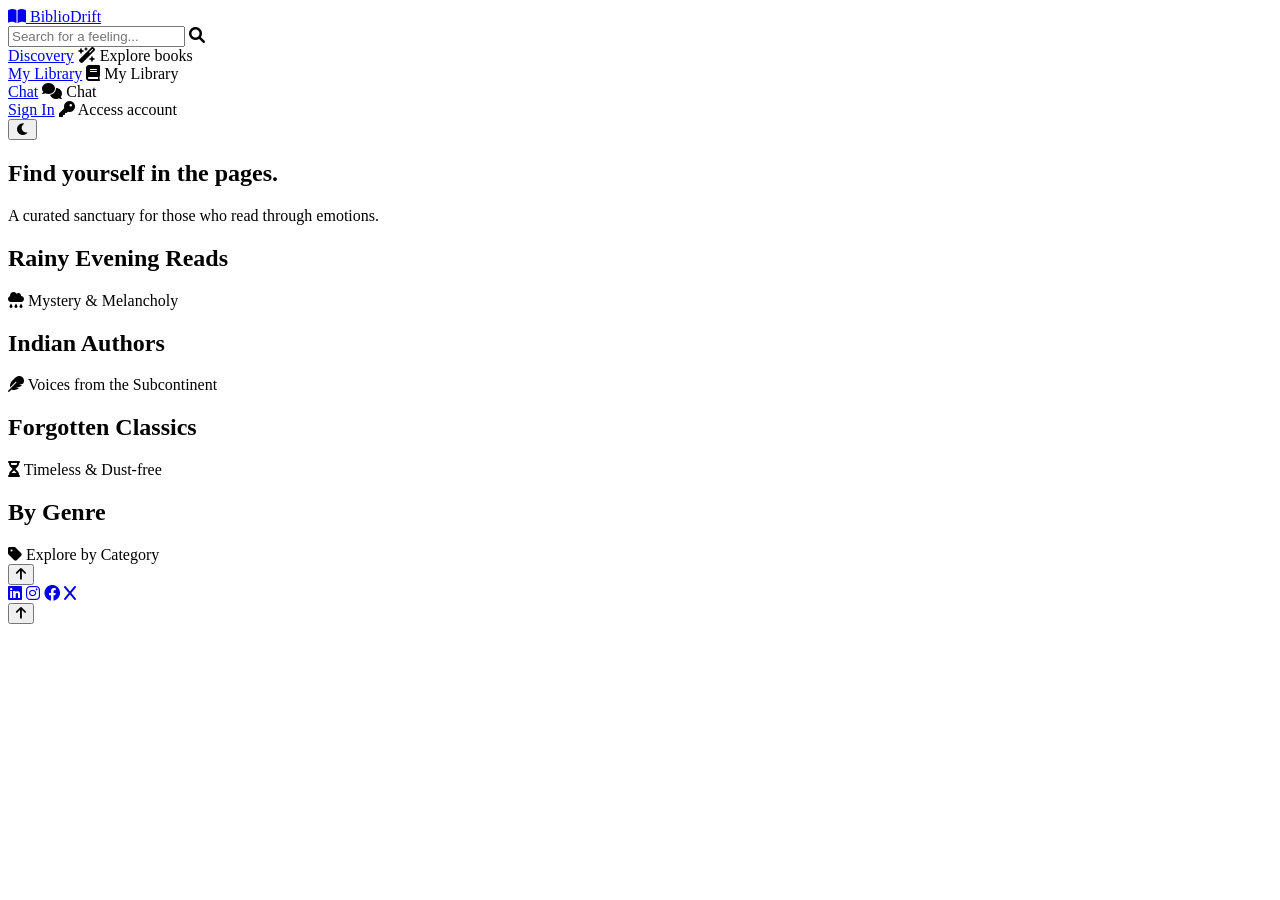
==== index.html @ 80c5b74b "Merge branch 'main' into feature/issue-46-bookseller-recommends" ====
<!doctype html>
<html lang="en">

    <!-- Fonts -->
    <link rel="preconnect" href="https://fonts.googleapis.com" />
    <link rel="preconnect" href="https://fonts.gstatic.com" crossorigin />
    <link
      href="https://fonts.googleapis.com/css2?family=Playfair+Display:ital,wght@0,400;0,600;1,400&family=Georgia&display=swap"
      rel="stylesheet"
    />
    <link
      rel="stylesheet"
      href="https://cdnjs.cloudflare.com/ajax/libs/font-awesome/6.0.0/css/all.min.css"
      xintegrity="sha512-9usAa10IRO0HhonpyAIVpjrylPvoDwiPUiKdWk5t3PyolY1cOd4DSE0Ga+ri4AuTroPR5aQvXU9xC6qOPnzFeg=="
      crossorigin="anonymous"
      referrerpolicy="no-referrer"
    />
  </head>

  <body>
    <header>
      <a href="index.html" class="logo">
        <i class="fa-solid fa-book-open"></i> BiblioDrift
      </a>
      <div class="header-controls">
        <div class="search-bar">
          <input
            type="text"
            id="searchInput"
            class="search-input"
            placeholder="Search for a feeling..."
          />
          <i class="fa-solid fa-search search-icon"></i>
        </div>
        <nav class="nav-links">
          <div class="tooltip">
            <a href="index.html" class="active">Discovery</a>
            <span class="tooltip-text"><i class="fa-solid fa-wand-magic-sparkles"></i> Explore books</span>
          </div>
          <div class="tooltip">
            <a href="library.html">My Library</a>
            <span class="tooltip-text"><i class="fa-solid fa-book"></i> My Library</span>
          </div>
          <div class="tooltip">
            <a href="chat.html">Chat</a>
            <span class="tooltip-text"><i class="fa-solid fa-comments"></i> Chat</span>
          </div>
          <div class="tooltip">
            <a href="auth.html">Sign In</a>
            <span class="tooltip-text"><i class="fa-solid fa-key"></i> Access account</span>
          </div>
        </nav>
        <button id="themeToggle" class="btn-icon" title="Toggle Theme">
          <i class="fa-solid fa-moon"></i>
        </button>
      </div>
    </header>

    <main id="main-content">
      <section class="hero">
        <h1>Find yourself in the pages.</h1>
        <p>A curated sanctuary for those who read through emotions.</p>
      </section>

      <!-- SEARCH RESULTS SECTION (Initially Hidden) -->
      <section id="search-results-section" class="curated-section" style="display: none;">
        <div class="section-header">
          <h2 id="search-query-display">Search Results</h2>
          <span><i class="fa-solid fa-magnifying-glass"></i> Exploring your query</span>
        </div>
        <div class="curated-row" id="search-results-grid">
          <!-- Dynamically Appended Books -->
        </div>
        
        <!-- INFINITE SCROLL SENTINEL & SPINNER -->
        <div id="infinite-scroll-sentinel" class="infinite-scroll-container">
            <div class="loading-spinner">
                <i class="fa-solid fa-spinner fa-spin"></i> Loading more books...
            </div>
        </div>
      </section>

      <!-- CURATED LANDING CONTENT -->
      <div id="landing-content">
          <!-- Curated Table 1 -->
          <section class="curated-section">
            <div class="section-header">
              <h2>Rainy Evening Reads</h2>
              <span><i class="fa-solid fa-cloud-rain"></i> Mystery & Melancholy</span>
            </div>
            <div class="curated-row" id="row-rainy">
              <!-- Books injected by JS -->
            </div>
          </section>

          <!-- Curated Table 2 -->
          <section class="curated-section">
            <div class="section-header">
              <h2>Indian Authors</h2>
              <span><i class="fa-solid fa-feather"></i> Voices from the Subcontinent</span>
            </div>
            <div class="curated-row" id="row-indian">
              <!-- JS will fill this -->
            </div>
          </section>

          <!-- Curated Table 3 -->
          <section class="curated-section">
            <div class="section-header">
              <h2>Forgotten Classics</h2>
              <span><i class="fa-solid fa-hourglass"></i> Timeless & Dust-free</span>
            </div>
            <div class="curated-row" id="row-classics">
              <!-- JS will fill this -->
            </div>
          </section>

          <!-- Curated Table 4 -->
          <section class="curated-section">
            <div class="section-header">
              <h2>By Genre</h2>
              <span><i class="fa-solid fa-tag"></i> Explore by Category</span>
            </div>
            <div class="curated-row" id="row-genre">
              <!-- JS will fill this -->
            </div>
          </section>
      </div>
    </main>

    <button id="backToTop" class="btn-icon back-to-top" title="Back to Top">
      <i class="fa-solid fa-arrow-up"></i>
    </button>

    <footer class="footer">
      <div class="social_icons">
        <a href="#"><i class="fab fa-linkedin"></i></a>
        <a href="#"><i class="fab fa-instagram"></i></a>
        <a href="#"><i class="fab fa-facebook"></i></a>
        <a href="#"><i class="fab fa-x"></i></a>
      </div>
    </dialog>

    <!-- Book Details Modal -->
    <dialog id="book-details-modal" class="glass-modal">
      <div class="modal-content">
        <button class="close-modal-btn" id="closeModalBtn"><i class="fa-solid fa-xmark"></i></button>
        <div class="modal-body">
          <div class="modal-media"><img id="modal-img" src="" alt="Book Cover" /></div>
          <div class="modal-info">
            <h2 id="modal-title">Book Title</h2>
            <p id="modal-author" class="modal-subtitle">Author Name</p>
            <div class="ai-insight-box">
              <div class="ai-header"><i class="fa-solid fa-wand-magic-sparkles"></i><span>AI Insight</span></div>
              <p id="modal-summary">Loading thoughts...</p>
            </div>
            <div class="modal-actions">
              <button id="modal-add-btn" class="btn-primary"><i class="fa-regular fa-heart"></i> Add to Library</button>
            </div>
          </div>
        </div>
      </div>
    </dialog>
  </main>

  <button id="backToTop" class="btn-icon back-to-top" title="Back to Top">
    <i class="fa-solid fa-arrow-up"></i>
  </button>


    <script src="app.js"></script>
    <script src="script/header-scroll.js"></script>
    
    <style>
      /* Style for the Infinite Scroll Sentinel */
      .infinite-scroll-container {
          width: 100%;
          display: flex;
          justify-content: center;
          align-items: center;
          padding: 40px 0;
          opacity: 0; /* Hidden until triggered */
          transition: opacity 0.3s ease;
      }
      .infinite-scroll-container.active {
          opacity: 1;
      }
      .loading-spinner {
          font-family: 'Georgia', serif;
          font-style: italic;
          color: var(--text-muted);
          display: flex;
          gap: 10px;
          align-items: center;
      }
      #search-results-grid {
          display: flex;
          flex-wrap: wrap;
          gap: 20px;
          justify-content: center;
      }
    </style>
  </body>
</html>
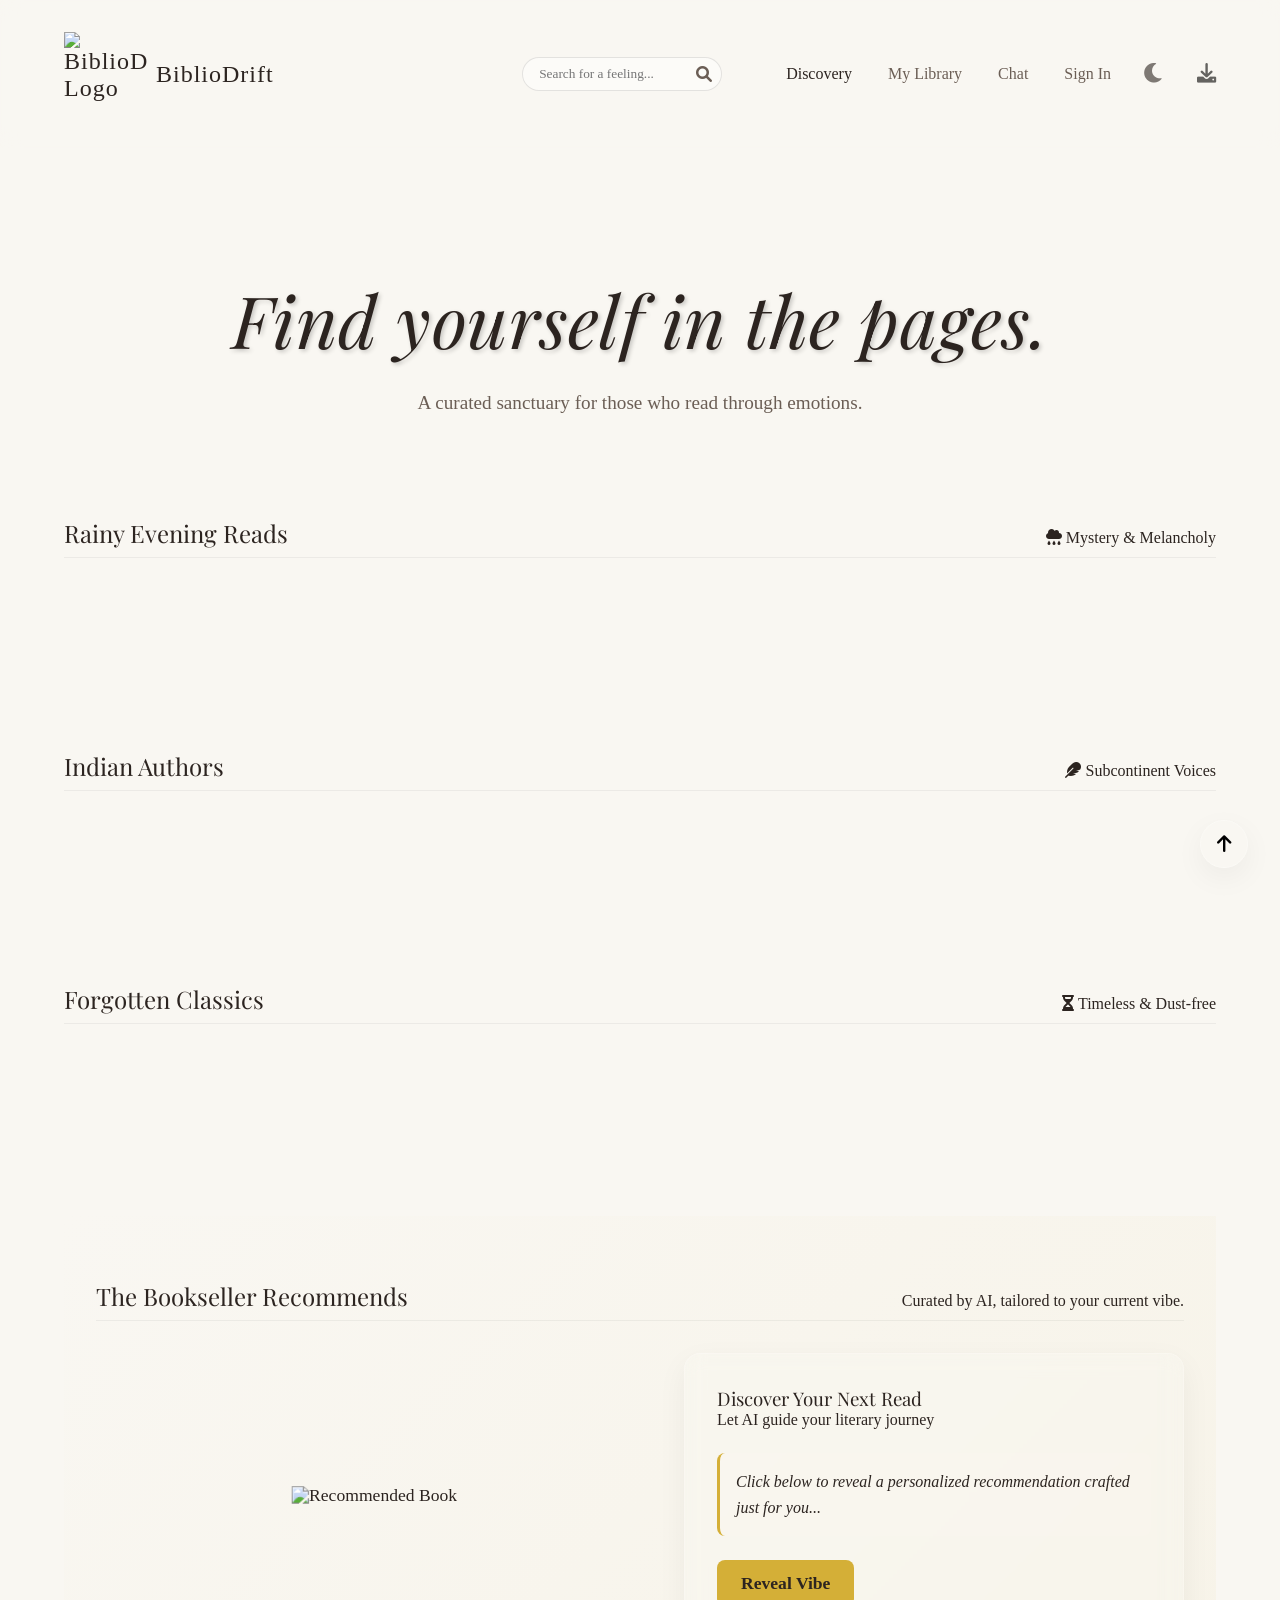
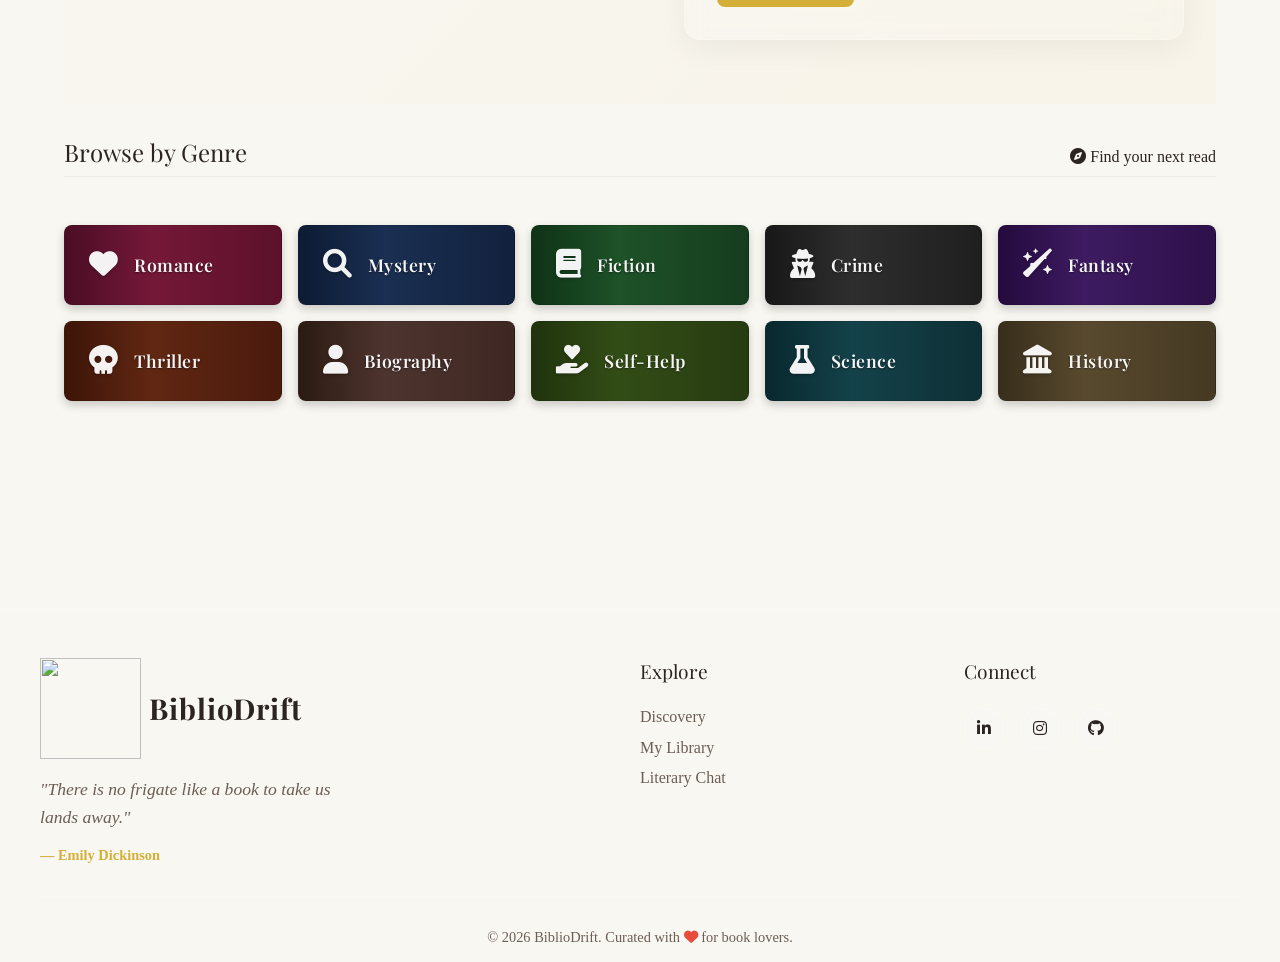
==== commit 6889bbd7: "feat(html): add scroll sentinel and loading spinner for infinite scroll" ====
--- a/index.html
+++ b/index.html
@@ -1,143 +1,153 @@
 <!doctype html>
 <html lang="en">
 
-    <!-- Fonts -->
-    <link rel="preconnect" href="https://fonts.googleapis.com" />
-    <link rel="preconnect" href="https://fonts.gstatic.com" crossorigin />
-    <link
-      href="https://fonts.googleapis.com/css2?family=Playfair+Display:ital,wght@0,400;0,600;1,400&family=Georgia&display=swap"
-      rel="stylesheet"
-    />
-    <link
-      rel="stylesheet"
-      href="https://cdnjs.cloudflare.com/ajax/libs/font-awesome/6.0.0/css/all.min.css"
-      xintegrity="sha512-9usAa10IRO0HhonpyAIVpjrylPvoDwiPUiKdWk5t3PyolY1cOd4DSE0Ga+ri4AuTroPR5aQvXU9xC6qOPnzFeg=="
-      crossorigin="anonymous"
-      referrerpolicy="no-referrer"
-    />
-  </head>
-
-  <body>
-    <header>
-      <a href="index.html" class="logo">
-        <i class="fa-solid fa-book-open"></i> BiblioDrift
-      </a>
-      <div class="header-controls">
-        <div class="search-bar">
-          <input
-            type="text"
-            id="searchInput"
-            class="search-input"
-            placeholder="Search for a feeling..."
-          />
-          <i class="fa-solid fa-search search-icon"></i>
-        </div>
-        <nav class="nav-links">
-          <div class="tooltip">
-            <a href="index.html" class="active">Discovery</a>
-            <span class="tooltip-text"><i class="fa-solid fa-wand-magic-sparkles"></i> Explore books</span>
+<head>
+  <meta charset="UTF-8" />
+  <meta name="viewport" content="width=device-width, initial-scale=1.0" />
+  <title>BiblioDrift | Find yourself in the pages</title>
+  <link rel="stylesheet" href="style.css" />
+  <link rel="stylesheet" href="style-responsive.css" />
+
+  <!-- Fonts -->
+  <link rel="preconnect" href="https://fonts.googleapis.com" />
+  <link rel="preconnect" href="https://fonts.gstatic.com" crossorigin />
+  <link
+    href="https://fonts.googleapis.com/css2?family=Playfair+Display:ital,wght@0,400;0,600;1,400&family=Georgia&display=swap"
+    rel="stylesheet" />
+  <link rel="stylesheet" href="https://cdnjs.cloudflare.com/ajax/libs/font-awesome/6.0.0/css/all.min.css" />
+</head>
+
+<body>
+  <header>
+    <a href="index.html" class="logo">
+      <img style="height: 40px" src="biblioDrift_favicon.png" alt="BiblioDrift Logo"> BiblioDrift
+    </a>
+    <div class="header-controls">
+      <div class="search-bar">
+        <input type="text" id="searchInput" class="search-input" placeholder="Search for a feeling...">
+        <i class="fa-solid fa-search search-icon" id="searchIcon" style="cursor: pointer;"></i>
+      </div>
+      <nav class="nav-links">
+        <div class="tooltip">
+          <a href="index.html" class="active">Discovery</a>
+          <span class="tooltip-text"><i class="fa-solid fa-wand-magic-sparkles"></i> Explore books</span>
+        </div>
+        <div class="tooltip">
+          <a href="library.html">My Library</a>
+          <span class="tooltip-text"><i class="fa-solid fa-book"></i> My Library</span>
+        </div>
+        <div class="tooltip">
+          <a href="chat.html">Chat</a>
+          <span class="tooltip-text"><i class="fa-solid fa-comments"></i> Chat</span>
+        </div>
+        <!-- DYNAMIC AUTH LINK -->
+        <div class="tooltip">
+          <a href="auth.html" id="navAuthLink">Sign In</a>
+          <span class="tooltip-text" id="navAuthTooltip"><i class="fa-solid fa-key"></i> Access account</span>
+        </div>
+      </nav>
+      <button id="themeToggle" class="btn-icon" title="Toggle Theme">
+        <i class="fa-solid fa-moon"></i>
+      </button>
+      <button id="export-library" class="btn-icon" title="Export Library">
+        <i class="fa-solid fa-download"></i>
+      </button>
+    </div>
+  </header>
+
+  <main>
+    <section class="hero">
+      <h1>Find yourself in the pages.</h1>
+      <p>A curated sanctuary for those who read through emotions.</p>
+    </section>
+
+    <!-- Curated Sections -->
+    <section class="curated-section">
+      <div class="section-header">
+        <h2>Rainy Evening Reads</h2>
+        <span><i class="fa-solid fa-cloud-rain"></i> Mystery & Melancholy</span>
+      </div>
+      <div class="curated-row" id="row-rainy"></div>
+    </section>
+
+    <section class="curated-section">
+      <div class="section-header">
+        <h2>Indian Authors</h2>
+        <span><i class="fa-solid fa-feather"></i> Subcontinent Voices</span>
+      </div>
+      <div class="curated-row" id="row-indian"></div>
+    </section>
+
+    <section class="curated-section">
+      <div class="section-header">
+        <h2>Forgotten Classics</h2>
+        <span><i class="fa-solid fa-hourglass"></i> Timeless & Dust-free</span>
+      </div>
+      <div class="curated-row" id="row-classics"></div>
+    </section>
+
+    <!-- The Bookseller Recommends Section -->
+    <section id="bookseller-recommends" class="cozy-section">
+      <div class="section-header">
+        <h2>The Bookseller Recommends</h2>
+        <p class="vibe-subtitle">Curated by AI, tailored to your current vibe.</p>
+      </div>
+      <div class="recommendation-container">
+        <div class="recommended-book-showcase">
+          <!-- Placeholder for interactive 3D book -->
+          <div class="book-container">
+            <div class="book-cover" id="recommended-book-cover">
+              <img src="assets/images/default-book-cover.jpg" alt="Recommended Book" />
+            </div>
           </div>
-          <div class="tooltip">
-            <a href="library.html">My Library</a>
-            <span class="tooltip-text"><i class="fa-solid fa-book"></i> My Library</span>
+        </div>
+        <div class="bookseller-note-card glassmorphism">
+          <h3 id="ai-book-title">Discover Your Next Read</h3>
+          <p id="ai-book-author">Let AI guide your literary journey</p>
+          <div id="ai-note-content" class="bookseller-handwriting">
+            Click below to reveal a personalized recommendation crafted just for you...
           </div>
-          <div class="tooltip">
-            <a href="chat.html">Chat</a>
-            <span class="tooltip-text"><i class="fa-solid fa-comments"></i> Chat</span>
-          </div>
-          <div class="tooltip">
-            <a href="auth.html">Sign In</a>
-            <span class="tooltip-text"><i class="fa-solid fa-key"></i> Access account</span>
-          </div>
-        </nav>
-        <button id="themeToggle" class="btn-icon" title="Toggle Theme">
-          <i class="fa-solid fa-moon"></i>
-        </button>
-      </div>
-    </header>
-
-    <main id="main-content">
-      <section class="hero">
-        <h1>Find yourself in the pages.</h1>
-        <p>A curated sanctuary for those who read through emotions.</p>
-      </section>
-
-      <!-- SEARCH RESULTS SECTION (Initially Hidden) -->
-      <section id="search-results-section" class="curated-section" style="display: none;">
-        <div class="section-header">
-          <h2 id="search-query-display">Search Results</h2>
-          <span><i class="fa-solid fa-magnifying-glass"></i> Exploring your query</span>
-        </div>
-        <div class="curated-row" id="search-results-grid">
-          <!-- Dynamically Appended Books -->
-        </div>
-        
-        <!-- INFINITE SCROLL SENTINEL & SPINNER -->
-        <div id="infinite-scroll-sentinel" class="infinite-scroll-container">
-            <div class="loading-spinner">
-                <i class="fa-solid fa-spinner fa-spin"></i> Loading more books...
-            </div>
-        </div>
-      </section>
-
-      <!-- CURATED LANDING CONTENT -->
-      <div id="landing-content">
-          <!-- Curated Table 1 -->
-          <section class="curated-section">
-            <div class="section-header">
-              <h2>Rainy Evening Reads</h2>
-              <span><i class="fa-solid fa-cloud-rain"></i> Mystery & Melancholy</span>
-            </div>
-            <div class="curated-row" id="row-rainy">
-              <!-- Books injected by JS -->
-            </div>
-          </section>
-
-          <!-- Curated Table 2 -->
-          <section class="curated-section">
-            <div class="section-header">
-              <h2>Indian Authors</h2>
-              <span><i class="fa-solid fa-feather"></i> Voices from the Subcontinent</span>
-            </div>
-            <div class="curated-row" id="row-indian">
-              <!-- JS will fill this -->
-            </div>
-          </section>
-
-          <!-- Curated Table 3 -->
-          <section class="curated-section">
-            <div class="section-header">
-              <h2>Forgotten Classics</h2>
-              <span><i class="fa-solid fa-hourglass"></i> Timeless & Dust-free</span>
-            </div>
-            <div class="curated-row" id="row-classics">
-              <!-- JS will fill this -->
-            </div>
-          </section>
-
-          <!-- Curated Table 4 -->
-          <section class="curated-section">
-            <div class="section-header">
-              <h2>By Genre</h2>
-              <span><i class="fa-solid fa-tag"></i> Explore by Category</span>
-            </div>
-            <div class="curated-row" id="row-genre">
-              <!-- JS will fill this -->
-            </div>
-          </section>
-      </div>
-    </main>
-
-    <button id="backToTop" class="btn-icon back-to-top" title="Back to Top">
-      <i class="fa-solid fa-arrow-up"></i>
-    </button>
-
-    <footer class="footer">
-      <div class="social_icons">
-        <a href="#"><i class="fab fa-linkedin"></i></a>
-        <a href="#"><i class="fab fa-instagram"></i></a>
-        <a href="#"><i class="fab fa-facebook"></i></a>
-        <a href="#"><i class="fab fa-x"></i></a>
+          <button id="reveal-vibe-btn" class="btn-primary">Reveal Vibe</button>
+        </div>
+      </div>
+    </section>
+
+    <!-- Genre Grid Section -->
+    <section class="curated-section genre-section">
+      <div class="section-header">
+        <h2>Browse by Genre</h2>
+        <span><i class="fa-solid fa-compass"></i> Find your next read</span>
+      </div>
+      <div class="genre-grid" id="genre-grid">
+        <div class="genre-card" data-genre="romance"><i class="fa-solid fa-heart"></i><span>Romance</span></div>
+        <div class="genre-card" data-genre="mystery"><i class="fa-solid fa-magnifying-glass"></i><span>Mystery</span>
+        </div>
+        <div class="genre-card" data-genre="fiction"><i class="fa-solid fa-book"></i><span>Fiction</span></div>
+        <div class="genre-card" data-genre="crime"><i class="fa-solid fa-user-secret"></i><span>Crime</span></div>
+        <div class="genre-card" data-genre="fantasy"><i class="fa-solid fa-wand-sparkles"></i><span>Fantasy</span></div>
+        <div class="genre-card" data-genre="thriller"><i class="fa-solid fa-skull"></i><span>Thriller</span></div>
+        <div class="genre-card" data-genre="biography"><i class="fa-solid fa-user"></i><span>Biography</span></div>
+        <div class="genre-card" data-genre="self-help"><i
+            class="fa-solid fa-hand-holding-heart"></i><span>Self-Help</span></div>
+        <div class="genre-card" data-genre="science"><i class="fa-solid fa-flask"></i><span>Science</span></div>
+        <div class="genre-card" data-genre="history"><i class="fa-solid fa-landmark"></i><span>History</span></div>
+      </div>
+      <div id="scroll-sentinel" class="scroll-sentinel hidden">
+        <i class="fa-solid fa-spinner fa-spin"></i>
+        <span class="cozy-text">Browsing deeper into the shelves...</span>
+      </div>
+    </section>
+
+    <!-- Genre Modal -->
+    <dialog id="genre-modal" class="genre-modal">
+      <div class="genre-modal-content">
+        <div class="genre-modal-header">
+          <h2 id="genre-modal-title">Genre Books</h2>
+          <button class="close-genre-modal" id="close-genre-modal"><i class="fa-solid fa-xmark"></i></button>
+        </div>
+        <div class="genre-modal-body">
+          <div class="genre-books-grid" id="genre-books-grid"></div>
+        </div>
       </div>
     </dialog>
 
@@ -168,37 +178,55 @@
   </button>
 
 
-    <script src="app.js"></script>
-    <script src="script/header-scroll.js"></script>
-    
-    <style>
-      /* Style for the Infinite Scroll Sentinel */
-      .infinite-scroll-container {
-          width: 100%;
-          display: flex;
-          justify-content: center;
-          align-items: center;
-          padding: 40px 0;
-          opacity: 0; /* Hidden until triggered */
-          transition: opacity 0.3s ease;
+  <!-- Enhanced Footer -->
+  <footer class="main-footer">
+    <div class="footer-container">
+      <div class="footer-brand">
+        <a href="index.html" class="logo"><img src="biblioDrift_favicon.png">BiblioDrift</a>
+        <p class="footer-tagline">"There is no frigate like a book to take us lands away."</p>
+        <p class="footer-subtext">— Emily Dickinson</p>
+      </div>
+      <div class="footer-nav">
+        <h3>Explore</h3>
+        <ul>
+          <li><a href="index.html">Discovery</a></li>
+          <li><a href="library.html">My Library</a></li>
+          <li><a href="chat.html">Literary Chat</a></li>
+        </ul>
+      </div>
+      <div class="footer-social">
+        <h3>Connect</h3>
+        <div class="social-icons">
+          <a href="#" title="LinkedIn"><i class="fab fa-linkedin-in"></i></a>
+          <a href="#" title="Instagram"><i class="fab fa-instagram"></i></a>
+          <a href="https://github.com/devanshi14malhotra/BiblioDrift" target="_blank" title="GitHub"><i
+              class="fa-brands fa-github"></i></a>
+        </div>
+      </div>
+    </div>
+    <div class="footer-bottom">
+      <p>&copy; 2026 BiblioDrift. Curated with <i class="fa-solid fa-heart"></i> for book lovers.</p>
+    </div>
+  </footer>
+
+  <script src="app.js"></script>
+  <script src="script/header-scroll.js"></script>
+  <script>
+    // Persistent Login Status Check
+    document.addEventListener('DOMContentLoaded', () => {
+      if (localStorage.getItem('isLoggedIn') === 'true') {
+        const link = document.getElementById('navAuthLink');
+        const tooltip = document.getElementById('navAuthTooltip');
+        if (link) {
+          link.innerHTML = '<i class="fa-solid fa-user"></i>';
+          link.href = 'profile.html';
+        }
+        if (tooltip) {
+          tooltip.innerHTML = '<i class="fa-solid fa-id-card"></i> View Profile';
+        }
       }
-      .infinite-scroll-container.active {
-          opacity: 1;
-      }
-      .loading-spinner {
-          font-family: 'Georgia', serif;
-          font-style: italic;
-          color: var(--text-muted);
-          display: flex;
-          gap: 10px;
-          align-items: center;
-      }
-      #search-results-grid {
-          display: flex;
-          flex-wrap: wrap;
-          gap: 20px;
-          justify-content: center;
-      }
-    </style>
-  </body>
+    });
+  </script>
+</body>
+
 </html>
--- a/style.css
+++ b/style.css
@@ -0,0 +1,13031 @@
+:root {
+    /* Day Theme (Default) */
+    --bg-color: #f9f7f2;
+    --header-bg: rgba(249, 247, 242, 0.8);
+    --text-main: #2c2420;
+    --text-muted: #6b5e55;
+    --accent-gold: #d4af37;
+    --wood-dark: #5d4037;
+    --wood-light: #8d6e63;
+    --glass-bg: rgba(255, 255, 255, 0.1);
+    --glass-border: rgba(255, 255, 255, 0.2);
+    --shadow-soft: 0 10px 30px rgba(0, 0, 0, 0.05);
+    --input-bg: rgba(255, 255, 255, 0.5);
+    --input-border: rgba(0, 0, 0, 0.1);
+    --book-bg: #fff;
+    --paper-color: #fffdf9;
+
+    /* Vibe Colors */
+    --vibe-mystery: #78909c;
+    --vibe-romance: #ef9a9a;
+    --vibe-classic: #a1887f;
+
+    /* Dimensions */
+    --book-width: 160px;
+    --book-height: 240px;
+    --book-thick: 40px;
+}
+
+[data-theme="night"] {
+    /* Night Theme (Dark Wood) */
+    --bg-color: #1e1a18;
+    --header-bg: rgba(30, 26, 24, 0.85);
+    --text-main: #e0d5cb;
+    --text-muted: #a89a8e;
+    --accent-gold: #fccb4e;
+    --wood-dark: #3e2723;
+    --wood-light: #5d4037;
+    --glass-bg: rgba(0, 0, 0, 0.3);
+    --glass-border: rgba(255, 255, 255, 0.05);
+    --shadow-soft: 0 10px 40px rgba(0, 0, 0, 0.4);
+    --input-bg: rgba(0, 0, 0, 0.2);
+    --input-border: rgba(255, 255, 255, 0.1);
+    --book-bg: #2c2420;
+    --paper-color: #e0d5cb;
+}
+
+* {
+    box-sizing: border-box;
+    margin: 0;
+    padding: 0;
+}
+
+html {
+    scroll-behavior: smooth;
+}
+
+body {
+    background-color: var(--bg-color);
+    color: var(--text-main);
+    font-family: "Georgia", serif;
+    /* Classic serif for books */
+    overflow-x: hidden;
+    min-height: 100vh;
+}
+
+/* Global Wooden Scrollbar Styling */
+::-webkit-scrollbar {
+    width: 12px;
+}
+
+::-webkit-scrollbar-track {
+    background: var(--bg-color);
+}
+
+::-webkit-scrollbar-thumb {
+    background: linear-gradient(180deg, var(--wood-dark), var(--wood-light));
+    border-radius: 6px;
+    border: 2px solid var(--bg-color);
+}
+
+::-webkit-scrollbar-thumb:hover {
+    background: linear-gradient(180deg, var(--wood-light), var(--wood-dark));
+    box-shadow: inset 0 0 6px rgba(0, 0, 0, 0.3);
+}
+
+h1,
+h2,
+h3 {
+    font-weight: normal;
+    font-family: "Playfair Display", serif;
+    /* Elegant headings */
+}
+
+/* --- Layout --- */
+header {
+    padding: 2rem 4rem;
+    display: flex;
+    justify-content: space-between;
+    align-items: center;
+    position: sticky;
+    top: 0;
+    z-index: 100;
+    background: var(--header-bg);
+    backdrop-filter: blur(10px);
+    transition: background 0.5s ease;
+}
+
+.header-controls {
+    display: flex;
+    align-items: center;
+    gap: 2rem;
+}
+
+.search-bar {
+    position: relative;
+    display: flex;
+    align-items: center;
+}
+
+.search-input {
+    background: var(--input-bg);
+    border: 1px solid var(--input-border);
+    padding: 0.5rem 1rem;
+    border-radius: 20px;
+    font-family: "Georgia", serif;
+    width: 200px;
+    transition: all 0.3s ease;
+    outline: none;
+    color: var(--text-main);
+}
+
+.search-input:focus {
+    background: var(--book-bg);
+    width: 300px;
+    box-shadow: var(--shadow-soft);
+}
+
+.search-icon {
+    position: absolute;
+    right: 10px;
+    color: var(--text-muted);
+    cursor: pointer;
+    transition: color 0.3s ease;
+}
+
+.search-icon:hover {
+    color: var(--text-main);
+}
+
+.logo {
+    font-size: 1.5rem;
+    letter-spacing: 1px;
+    color: var(--text-main);
+    text-decoration: none;
+    display: flex;
+    align-items: center;
+    gap: 0.5rem;
+}
+
+.nav-links a {
+    text-decoration: none;
+    color: var(--text-muted);
+    margin-left: 2rem;
+    transition: color 0.3s ease;
+}
+
+.nav-links a:hover,
+.nav-links a.active {
+    color: var(--text-main);
+}
+
+/* === ANIMATED HOVER TOOLTIPS FOR NAVIGATION (NEW) === */
+.tooltip {
+    position: relative;
+    display: inline-block;
+}
+
+.tooltip-text {
+    position: absolute;
+    left: 50%;
+    bottom: calc(100% + 8px);
+    transform: translateX(-50%) scale(0.95) translateY(6px);
+    padding: 10px 14px;
+    background: #fffaf3;
+    color: #2b2b2b;
+    font-size: 13px;
+    font-weight: 500;
+    white-space: nowrap;
+    border-radius: 10px;
+    box-shadow: 0 8px 20px rgba(0, 0, 0, 0.15);
+    border: 1px solid rgba(0, 0, 0, 0.08);
+    opacity: 0;
+    visibility: hidden;
+    pointer-events: none;
+    transition: all 0.25s ease;
+    z-index: 9999;
+}
+
+.tooltip-text::after {
+    content: "";
+    position: absolute;
+    top: 100%;
+    left: 50%;
+    transform: translateX(-50%) rotate(45deg);
+    width: 12px;
+    height: 12px;
+    background: #fffaf3;
+    border-left: 1px solid rgba(0, 0, 0, 0.08);
+    border-bottom: 1px solid rgba(0, 0, 0, 0.08);
+}
+
+.tooltip:hover .tooltip-text {
+    opacity: 1;
+    visibility: visible;
+    transform: translateX(-40%) scale(1) translateY(0);
+}
+
+.tooltip-text i {
+    margin-right: 5px;
+    color: var(--accent-gold);
+}
+
+main {
+    padding: 2rem 4rem;
+    max-width: 1400px;
+    margin: 0 auto;
+}
+
+/* --- Hero --- */
+.hero {
+    text-align: center;
+    padding: 6rem 1rem;
+    animation: heroFade 1s ease-out;
+}
+
+@keyframes heroFade {
+    from {
+        opacity: 0;
+        transform: translateY(15px);
+    }
+
+    to {
+        opacity: 1;
+        transform: translateY(0);
+    }
+}
+
+.hero h1 {
+    font-size: clamp(2.5rem, 8vw, 4.5rem);
+    margin-bottom: 1.5rem;
+    font-style: italic;
+    line-height: 1.2;
+    letter-spacing: 0.5px;
+    text-shadow: 2px 2px 4px rgba(0, 0, 0, 0.2);
+}
+
+.hero p {
+    color: var(--text-muted);
+    font-size: 1.2rem;
+    line-height: 1.8;
+    max-width: 55ch;
+    margin: 0 auto;
+}
+
+/* --- Curated Tables (Horizontal Scroll) --- */
+.curated-section {
+    margin-bottom: 6rem;
+}
+
+.section-header {
+    margin-bottom: 2rem;
+    border-bottom: 1px solid rgba(0, 0, 0, 0.05);
+    padding-bottom: 0.5rem;
+    display: flex;
+    justify-content: space-between;
+    align-items: baseline;
+}
+
+.curated-row {
+    display: flex;
+    gap: 3rem;
+    padding: 2rem 1rem;
+    overflow-x: visible;
+    /* Allow 3D overflow */
+    perspective: 1000px;
+}
+
+/* --- 3D Book Component --- */
+.book-scene {
+    position: relative;
+    width: var(--book-width);
+    height: var(--book-height);
+    perspective: 1000px;
+    cursor: pointer;
+    /* Random slight rotation for organic feel - handled in JS usually, but default here */
+}
+
+.book {
+    width: 100%;
+    height: 100%;
+    position: relative;
+    transform-style: preserve-3d;
+    /* Bouncy cozy feel */
+    transform-origin: center center -20px;
+    /* Pivot inside the book */
+    animation: floatIn 0.8s ease-out backwards;
+}
+
+@keyframes floatIn {
+    from {
+        opacity: 0;
+        transform: translateY(50px) scale(0.9);
+    }
+
+    to {
+        opacity: 1;
+        transform: translateY(0) scale(1);
+    }
+}
+
+.book.flipped {
+    transform: rotateY(180deg) scale(1.2) translateZ(50px);
+    /* Expand and bring closer */
+    z-index: 100;
+}
+
+/* Book Faces */
+.book__face {
+    position: absolute;
+    width: 100%;
+    height: 100%;
+    backface-visibility: hidden;
+    /* Hide back when front is clear */
+    border-radius: 4px 8px 8px 4px;
+    box-shadow: 5px 5px 15px rgba(0, 0, 0, 0.15);
+}
+
+.book__face--front {
+    background: var(--book-bg);
+    transform: rotateY(0deg);
+    z-index: 2;
+}
+
+.book__face--front img {
+    width: 100%;
+    height: 100%;
+    object-fit: cover;
+    border-radius: 4px 8px 8px 4px;
+}
+
+.book__face--back {
+    transform: rotateY(180deg);
+    background: var(--paper-color);
+    /* Paper color */
+    padding: 1.5rem;
+    display: flex;
+    flex-direction: column;
+    justify-content: space-between;
+    border: 1px solid var(--glass-border);
+    z-index: 1;
+    color: #2c2420;
+    /* Keep text dark for paper feel even in night mode */
+}
+
+/* The Spine */
+.book__face--spine {
+    position: absolute;
+    width: var(--book-thick);
+    height: 100%;
+    left: 0;
+    top: 0;
+    transform: rotateY(-90deg) translateZ(calc(var(--book-thick) / 2));
+}
+
+/* Improved 3D Box Model */
+/* Re-defining .book for proper thickness volume */
+.book {
+    transform-origin: center center -20px;
+    /* Pivot inside the book */
+}
+
+.book__face--front {
+    transform: translateZ(20px);
+}
+
+.book__face--back {
+    transform: rotateY(180deg) translateZ(20px);
+}
+
+.book__face--spine {
+    width: 40px;
+    height: 100%;
+    background: #333;
+    /* Default spine color */
+    transform: rotateY(-90deg) translateZ(20px);
+    /* Adjust positioning to be flush left of front face */
+    left: -20px;
+    /* Half thickness */
+}
+
+.book__face--right {
+    /* Pages */
+    width: 40px;
+    height: 100%;
+    background: linear-gradient(to right, #fff, #f0f0f0 20%, #fff 40%);
+    transform: rotateY(90deg) translateZ(140px);
+    /* Width - half thickness */
+    left: auto;
+    right: -20px;
+}
+
+/* Hover Effect: Pull out */
+.book-scene:hover .book:not(.flipped) {
+    transform: translateZ(30px) translateY(-10px) rotateY(-10deg);
+}
+
+/* Glassmorphism Overlay (Quick view) */
+.glass-overlay {
+    position: absolute;
+    bottom: 10px;
+    left: 10px;
+    right: 10px;
+    background: rgba(255, 255, 255, 0.7);
+    backdrop-filter: blur(8px);
+    padding: 0.5rem;
+    border-radius: 6px;
+    opacity: 0;
+    transform: translateY(10px);
+    transition: all 0.3s ease;
+    pointer-events: none;
+    /* Let clicks pass to book */
+}
+
+.book-scene:hover .glass-overlay {
+    opacity: 1;
+    transform: translateY(0);
+}
+
+/* Back of book content */
+.handwritten-note {
+    font-family: "Courier New", Courier, monospace;
+    /* Placeholder for handwriting font */
+    color: var(--text-muted);
+    font-size: 0.9rem;
+    line-height: 1.4;
+    background: #fffdc2;
+    padding: 10px;
+    transform: rotate(-2deg);
+    box-shadow: 2px 2px 5px rgba(0, 0, 0, 0.1);
+    margin-bottom: 1rem;
+}
+
+.book-actions {
+    display: flex;
+    gap: 0.5rem;
+}
+
+.btn-icon {
+    border: none;
+    background: none;
+    cursor: pointer;
+    font-size: 1.2rem;
+    opacity: 0.6;
+    transition: opacity 0.2s;
+}
+
+.btn-icon:hover {
+    opacity: 1;
+    transform: scale(1.1);
+}
+
+/* --- Virtual Shelves --- */
+.shelves-container {
+    display: flex;
+    flex-direction: column;
+    gap: 4rem;
+    padding: 2rem 0;
+}
+
+.shelf-row {
+    position: relative;
+    padding: 0 2rem 1.5rem 2rem;
+    /* Realistic Wood Texture Gradient */
+    background:
+        repeating-linear-gradient(90deg,
+            transparent 0,
+            transparent 4px,
+            rgba(0, 0, 0, 0.02) 5px,
+            transparent 10px),
+        linear-gradient(to bottom, #5d4037 0%, #3e2723 100%);
+    border-bottom: 25px solid #281a15;
+    /* Thicker front lip */
+    border-radius: 4px;
+    box-shadow:
+        0 20px 20px -10px rgba(0, 0, 0, 0.3),
+        inset 0 2px 20px rgba(0, 0, 0, 0.2);
+    display: flex;
+    align-items: flex-end;
+    gap: 1.5rem;
+    /* More spacing for expanded books */
+    min-height: 280px;
+}
+
+.shelf-row::after {
+    /* Depth shadow on wall behind books */
+    content: "";
+    position: absolute;
+    bottom: 25px;
+    /* Above bottom lip */
+    left: 0;
+    right: 0;
+    height: 100%;
+    z-index: -1;
+    background: linear-gradient(to bottom,
+            rgba(0, 0, 0, 0.1),
+            rgba(0, 0, 0, 0.4));
+    pointer-events: none;
+}
+
+.shelf-label {
+    position: absolute;
+    top: -20px;
+    left: 0;
+    font-size: 1.2rem;
+    color: var(--wood-light);
+    font-style: italic;
+}
+
+/* --- Mood Analysis Styles --- */
+
+/* Mood Tags on Book Covers */
+.mood-tags {
+    position: absolute;
+    top: 5px;
+    left: 5px;
+    display: flex;
+    flex-direction: column;
+    gap: 2px;
+}
+
+.mood-tag {
+    background: rgba(0, 0, 0, 0.7);
+    color: white;
+    padding: 2px 6px;
+    border-radius: 10px;
+    font-size: 0.7rem;
+    font-weight: bold;
+    text-transform: capitalize;
+}
+
+/* Mood-specific colors */
+.mood-cozy {
+    background: #8d6e63 !important;
+}
+
+.mood-dark {
+    background: #424242 !important;
+}
+
+.mood-mysterious {
+    background: #5e35b1 !important;
+}
+
+.mood-romantic {
+    background: #e91e63 !important;
+}
+
+.mood-adventurous {
+    background: #ff5722 !important;
+}
+
+.mood-melancholy {
+    background: #607d8b !important;
+}
+
+.mood-uplifting {
+    background: #4caf50 !important;
+}
+
+.mood-intense {
+    background: #f44336 !important;
+}
+
+.mood-whimsical {
+    background: #9c27b0 !important;
+}
+
+.mood-thought-provoking {
+    background: #795548 !important;
+}
+
+/* Glass overlay mood tags */
+.glass-mood-tags {
+    margin-top: 0.5rem;
+    display: flex;
+    gap: 0.25rem;
+    flex-wrap: wrap;
+}
+
+.glass-mood-tag {
+    background: rgba(255, 255, 255, 0.3);
+    padding: 1px 4px;
+    border-radius: 8px;
+    font-size: 0.6rem;
+    text-transform: capitalize;
+}
+
+/* Back of book mood analysis */
+.mood-analysis {
+    margin-top: 1rem;
+    padding-top: 0.5rem;
+    border-top: 1px solid rgba(0, 0, 0, 0.1);
+}
+
+.mood-tags-back {
+    display: flex;
+    gap: 0.25rem;
+    flex-wrap: wrap;
+    margin-top: 0.25rem;
+}
+
+.mood-tag-small {
+    background: var(--accent-gold);
+    color: white;
+    padding: 1px 4px;
+    border-radius: 6px;
+    font-size: 0.6rem;
+    text-transform: capitalize;
+}
+
+/* Mood Analysis Modal */
+.mood-modal {
+    position: fixed;
+    top: 0;
+    left: 0;
+    width: 100%;
+    height: 100%;
+    background: rgba(0, 0, 0, 0.7);
+    display: flex;
+    justify-content: center;
+    align-items: center;
+    z-index: 1000;
+    backdrop-filter: blur(5px);
+}
+
+.mood-modal-content {
+    background: var(--book-bg);
+    border-radius: 12px;
+    max-width: 500px;
+    width: 90%;
+    max-height: 80vh;
+    overflow-y: auto;
+    box-shadow: var(--shadow-soft);
+    border: 1px solid var(--glass-border);
+}
+
+.mood-modal-header {
+    padding: 1.5rem;
+    border-bottom: 1px solid var(--glass-border);
+    display: flex;
+    justify-content: space-between;
+    align-items: center;
+}
+
+.mood-modal-header h3 {
+    margin: 0;
+    color: var(--text-main);
+}
+
+.close-modal {
+    background: none;
+    border: none;
+    font-size: 1.5rem;
+    cursor: pointer;
+    color: var(--text-muted);
+    padding: 0;
+    width: 30px;
+    height: 30px;
+    display: flex;
+    align-items: center;
+    justify-content: center;
+}
+
+.close-modal:hover {
+    color: var(--text-main);
+}
+
+.mood-modal-body {
+    padding: 1.5rem;
+}
+
+.mood-section {
+    margin-bottom: 1.5rem;
+}
+
+.mood-section h4 {
+    margin: 0 0 0.5rem 0;
+    color: var(--text-main);
+    font-size: 1rem;
+}
+
+/* Sentiment Bar */
+.sentiment-bar {
+    width: 100%;
+    height: 8px;
+    background: #e0e0e0;
+    border-radius: 4px;
+    overflow: hidden;
+    margin: 0.5rem 0;
+}
+
+.sentiment-fill {
+    height: 100%;
+    background: linear-gradient(to right, #f44336, #ff9800, #4caf50);
+    transition: width 0.3s ease;
+}
+
+/* Large mood tags in modal */
+.mood-tags-large {
+    display: flex;
+    gap: 0.5rem;
+    flex-wrap: wrap;
+}
+
+.mood-tag-large {
+    padding: 0.5rem 1rem;
+    border-radius: 20px;
+    font-size: 0.9rem;
+    font-weight: bold;
+    color: white;
+    text-transform: capitalize;
+}
+
+/* Vibe quote styling */
+.vibe-quote {
+    background: var(--paper-color);
+    padding: 1rem;
+    border-radius: 8px;
+    font-style: italic;
+    color: #2c2420;
+    border-left: 4px solid var(--accent-gold);
+    margin: 0.5rem 0;
+}
+
+/* Mood button in book actions */
+.mood-btn {
+    color: var(--accent-gold) !important;
+}
+
+.mood-btn:hover {
+    color: var(--wood-dark) !important;
+    transform: scale(1.1);
+}
+
+/* Responsive mood modal */
+@media (max-width: 768px) {
+    .mood-modal-content {
+        width: 95%;
+        margin: 1rem;
+    }
+
+    .mood-tags-large {
+        flex-direction: column;
+    }
+
+    .mood-tag-large {
+        text-align: center;
+    }
+}
+
+/* Utilities */
+.hidden {
+    display: none;
+}
+
+.fade-in {
+    animation: fadeIn 1s ease;
+}
+
+@keyframes fadeIn {
+    from {
+        opacity: 0;
+        transform: translateY(10px);
+    }
+
+    to {
+        opacity: 1;
+        transform: translateY(0);
+    }
+}
+
+/* Theme Toggle Button Enhancement */
+#themeToggle {
+    font-size: 1.4rem;
+    color: var(--text-main);
+    cursor: pointer;
+    transition:
+        transform 0.3s ease,
+        color 0.3s ease;
+}
+
+#themeToggle:hover {
+    transform: rotate(15deg) scale(1.1);
+    color: var(--accent-gold);
+}
+
+/* --- Back to Top Button --- */
+.back-to-top {
+    position: fixed;
+    bottom: 2rem;
+    right: 2rem;
+    width: 3rem;
+    height: 3rem;
+    border-radius: 50%;
+    background: var(--header-bg);
+    border: 1px solid var(--glass-border);
+    box-shadow: var(--shadow-soft);
+    display: flex;
+    justify-content: center;
+    align-items: center;
+    z-index: 999;
+    opacity: 1;
+    visibility: visible;
+    transition: all 0.4s ease;
+    backdrop-filter: blur(5px);
+}
+
+.back-to-top.hidden {
+    opacity: 0;
+    visibility: hidden;
+    transform: translateY(20px);
+}
+
+.back-to-top:hover {
+    background: var(--book-bg);
+    transform: translateY(-5px);
+    box-shadow: 0 15px 30px rgba(0, 0, 0, 0.15);
+    color: var(--accent-gold);
+}
+
+/*Footer design */
+
+.footer {
+    min-height: 120px;
+    width: 100%;
+    background-color: #222;
+    display: flex;
+    flex-direction: column;
+    justify-content: center;
+    align-items: center;
+    gap: 1.2rem;
+    padding: 2rem 0;
+    margin-top: 4rem;
+}
+
+.social_icons {
+    display: flex;
+    gap: 2rem;
+    z-index: 999;
+}
+
+.social_icons a {
+    color: var(--accent-gold);
+    font-size: 2rem;
+    transition:
+        transform 0.3s ease,
+        color 0.3s ease;
+    text-decoration: none;
+}
+
+.social_icons a:hover {
+    color: white;
+    transform: translateY(-5px);
+}
+
+.reading-progress {
+    margin-top: 0.75rem;
+    opacity: 0.85;
+}
+
+.progress-slider {
+    width: 100%;
+    accent-color: var(--accent-gold);
+}
+
+.reading-progress small {
+    font-size: 0.7rem;
+    opacity: 0.7;
+}
+
+/* --- Glass Modal --- */
+.glass-modal {
+    margin: auto;
+    width: 90%;
+    max-width: 900px;
+    background: transparent;
+    border: none;
+    padding: 0;
+    overflow: visible;
+}
+
+.glass-modal::backdrop {
+    background: rgba(0, 0, 0, 0.4);
+    backdrop-filter: blur(5px);
+}
+
+.modal-content {
+    background: rgba(255, 255, 255, 0.65);
+    backdrop-filter: blur(20px);
+    -webkit-backdrop-filter: blur(20px);
+    border: 1px solid var(--glass-border);
+    border-radius: 20px;
+    box-shadow: 0 25px 50px -12px rgba(0, 0, 0, 0.25);
+    padding: 2.5rem;
+    position: relative;
+    overflow: hidden;
+    animation: modalIn 0.4s cubic-bezier(0.175, 0.885, 0.32, 1.275);
+}
+
+[data-theme="night"] .modal-content {
+    background: rgba(30, 26, 24, 0.8);
+    border: 1px solid rgba(255, 255, 255, 0.1);
+}
+
+@keyframes modalIn {
+    from {
+        opacity: 0;
+        transform: scale(0.9) translateY(20px);
+    }
+
+    to {
+        opacity: 1;
+        transform: scale(1) translateY(0);
+    }
+}
+
+.close-modal-btn {
+    position: absolute;
+    top: 1.5rem;
+    right: 1.5rem;
+    background: var(--glass-bg);
+    border: none;
+    width: 2.5rem;
+    height: 2.5rem;
+    border-radius: 50%;
+    cursor: pointer;
+    font-size: 1.2rem;
+    color: var(--text-muted);
+    transition: all 0.2s;
+    display: flex;
+    justify-content: center;
+    align-items: center;
+    z-index: 10;
+}
+
+.close-modal-btn:hover {
+    background: var(--accent-gold);
+    color: #fff;
+    transform: rotate(90deg);
+}
+
+.modal-body {
+    display: grid;
+    grid-template-columns: 300px 1fr;
+    gap: 3rem;
+}
+
+.modal-media {
+    display: flex;
+    justify-content: center;
+    align-items: center;
+}
+
+.modal-media img {
+    width: 100%;
+    height: auto;
+    border-radius: 12px;
+    box-shadow: 10px 10px 30px rgba(0, 0, 0, 0.2);
+    transform: rotate(-3deg);
+    transition: transform 0.3s;
+}
+
+.modal-media img:hover {
+    transform: rotate(0) scale(1.02);
+}
+
+.modal-info {
+    display: flex;
+    flex-direction: column;
+    gap: 1.5rem;
+}
+
+.modal-info h2 {
+    font-size: 2.5rem;
+    line-height: 1.2;
+    margin-bottom: 0;
+}
+
+.modal-subtitle {
+    font-size: 1.2rem;
+    color: var(--text-muted);
+    font-style: italic;
+    margin-top: -1rem;
+}
+
+/* AI Insight Box */
+.ai-insight-box {
+    background: linear-gradient(135deg,
+            rgba(255, 255, 255, 0.4),
+            rgba(255, 255, 255, 0.1));
+    border: 1px solid var(--glass-border);
+    padding: 1.5rem;
+    border-radius: 15px;
+    position: relative;
+    margin-top: 1rem;
+}
+
+[data-theme="night"] .ai-insight-box {
+    background: linear-gradient(135deg,
+            rgba(255, 255, 255, 0.05),
+            rgba(0, 0, 0, 0.2));
+}
+
+.ai-insight-box::before {
+    content: "";
+    position: absolute;
+    top: 0;
+    left: 0;
+    right: 0;
+    height: 2px;
+    background: linear-gradient(90deg,
+            transparent,
+            var(--accent-gold),
+            transparent);
+    opacity: 0.5;
+}
+
+.ai-header {
+    display: flex;
+    align-items: center;
+    gap: 0.8rem;
+    font-family: "Courier New", monospace;
+    /* Tech feel */
+    font-weight: bold;
+    color: var(--accent-gold);
+    margin-bottom: 1rem;
+    text-transform: uppercase;
+    letter-spacing: 1px;
+    font-size: 0.9rem;
+}
+
+#modal-summary {
+    line-height: 1.6;
+    color: var(--text-main);
+}
+
+.modal-actions {
+    margin-top: auto;
+    display: flex;
+    gap: 1rem;
+}
+
+.btn-primary {
+    background: var(--text-main);
+    color: var(--bg-color);
+    border: none;
+    padding: 1rem 2rem;
+    border-radius: 30px;
+    font-family: "Georgia", serif;
+    font-size: 1.1rem;
+    cursor: pointer;
+    transition: all 0.3s;
+    display: flex;
+    align-items: center;
+    gap: 0.8rem;
+}
+
+.btn-primary:hover {
+    background: var(--accent-gold);
+    color: #fff;
+    transform: translateY(-2px);
+    box-shadow: 0 5px 15px rgba(0, 0, 0, 0.1);
+}
+
+/* Responsive Modal */
+@media (max-width: 768px) {
+    .modal-body {
+        grid-template-columns: 1fr;
+    }
+
+    .modal-media img {
+        max-width: 200px;
+        transform: rotate(0);
+    }
+
+    .modal-content {
+        padding: 1.5rem;
+    }
+}
+
+/* ===== CHAT INTERFACE STYLES ===== */
+
+.chat-container {
+    max-width: 900px;
+    margin: 0 auto;
+    height: calc(100vh - 80px);
+    display: flex;
+    flex-direction: column;
+    background: var(--glass-bg);
+    backdrop-filter: blur(20px);
+    border: 1px solid var(--glass-border);
+    border-radius: 20px;
+    overflow: hidden;
+    box-shadow: var(--shadow-soft);
+}
+
+.chat-header {
+    padding: 20px 25px;
+    background: var(--glass-bg);
+    border-bottom: 1px solid var(--glass-border);
+    display: flex;
+    justify-content: space-between;
+    align-items: center;
+}
+
+.bookseller-info {
+    display: flex;
+    align-items: center;
+    gap: 15px;
+}
+
+.bookseller-avatar {
+    width: 50px;
+    height: 50px;
+    background: var(--accent-gold);
+    border-radius: 50%;
+    display: flex;
+    align-items: center;
+    justify-content: center;
+    color: var(--wood-dark);
+    font-size: 20px;
+    box-shadow: 0 4px 15px rgba(212, 175, 55, 0.3);
+}
+
+.bookseller-details h2 {
+    font-family: 'Playfair Display', serif;
+    color: var(--text-main);
+    font-size: 1.4rem;
+    margin-bottom: 4px;
+}
+
+.status {
+    display: flex;
+    align-items: center;
+    gap: 8px;
+    color: var(--text-muted);
+    font-size: 0.9rem;
+}
+
+.status-dot {
+    width: 8px;
+    height: 8px;
+    background: #4caf50;
+    border-radius: 50%;
+    animation: pulse 2s infinite;
+}
+
+@keyframes pulse {
+
+    0%,
+    100% {
+        opacity: 1;
+    }
+
+    50% {
+        opacity: 0.5;
+    }
+}
+
+.chat-actions {
+    display: flex;
+    gap: 10px;
+}
+
+.action-btn {
+    width: 40px;
+    height: 40px;
+    background: var(--glass-bg);
+    border: 1px solid var(--glass-border);
+    border-radius: 10px;
+    color: var(--text-muted);
+    cursor: pointer;
+    transition: all 0.3s ease;
+    display: flex;
+    align-items: center;
+    justify-content: center;
+}
+
+.action-btn:hover {
+    background: var(--accent-gold);
+    color: var(--wood-dark);
+    transform: translateY(-2px);
+}
+
+.chat-messages {
+    flex: 1;
+    overflow-y: auto;
+    padding: 20px 25px;
+    display: flex;
+    flex-direction: column;
+    gap: 20px;
+}
+
+.message {
+    display: flex;
+    gap: 12px;
+    max-width: 80%;
+}
+
+.message.user-message {
+    align-self: flex-end;
+    flex-direction: row-reverse;
+}
+
+.message-avatar {
+    width: 35px;
+    height: 35px;
+    border-radius: 50%;
+    display: flex;
+    align-items: center;
+    justify-content: center;
+    font-size: 14px;
+    flex-shrink: 0;
+}
+
+.bookseller-message .message-avatar {
+    background: var(--accent-gold);
+    color: var(--wood-dark);
+}
+
+.user-message .message-avatar {
+    background: var(--wood-light);
+    color: var(--paper-color);
+}
+
+.message-content {
+    flex: 1;
+}
+
+.message-bubble {
+    background: var(--glass-bg);
+    border: 1px solid var(--glass-border);
+    border-radius: 18px;
+    padding: 15px 18px;
+    backdrop-filter: blur(10px);
+    box-shadow: 0 4px 15px rgba(0, 0, 0, 0.1);
+}
+
+.user-message .message-bubble {
+    background: var(--accent-gold);
+    color: var(--wood-dark);
+    border-color: var(--accent-gold);
+}
+
+.message-bubble p {
+    margin-bottom: 8px;
+    line-height: 1.5;
+    color: var(--text-main);
+}
+
+.user-message .message-bubble p {
+    color: var(--wood-dark);
+}
+
+.message-bubble p:last-child {
+    margin-bottom: 0;
+}
+
+.message-time {
+    font-size: 0.75rem;
+    color: var(--text-muted);
+    margin-top: 5px;
+    text-align: left;
+}
+
+.user-message .message-time {
+    text-align: right;
+}
+
+.quick-suggestions {
+    padding: 15px 25px;
+    border-top: 1px solid var(--glass-border);
+    background: var(--glass-bg);
+}
+
+.suggestions-header {
+    font-size: 0.9rem;
+    color: var(--text-muted);
+    margin-bottom: 12px;
+}
+
+.suggestions-list {
+    display: flex;
+    gap: 10px;
+    flex-wrap: wrap;
+}
+
+.suggestion-btn {
+    background: var(--glass-bg);
+    border: 1px solid var(--glass-border);
+    border-radius: 20px;
+    padding: 8px 15px;
+    color: var(--text-main);
+    cursor: pointer;
+    transition: all 0.3s ease;
+    font-size: 0.85rem;
+    display: flex;
+    align-items: center;
+    gap: 6px;
+    backdrop-filter: blur(10px);
+}
+
+.suggestion-btn:hover {
+    background: var(--accent-gold);
+    color: var(--wood-dark);
+    transform: translateY(-2px);
+    box-shadow: 0 4px 15px rgba(212, 175, 55, 0.3);
+}
+
+.chat-input-container {
+    padding: 20px 25px;
+    border-top: 1px solid var(--glass-border);
+    background: var(--glass-bg);
+}
+
+.chat-input-wrapper {
+    display: flex;
+    gap: 12px;
+    align-items: flex-end;
+    background: var(--input-bg);
+    border: 1px solid var(--input-border);
+    border-radius: 20px;
+    padding: 12px 15px;
+    backdrop-filter: blur(10px);
+}
+
+#chatInput {
+    flex: 1;
+    background: transparent;
+    border: none;
+    outline: none;
+    color: var(--text-main);
+    font-size: 1rem;
+    line-height: 1.4;
+    resize: none;
+    min-height: 24px;
+    max-height: 120px;
+    font-family: inherit;
+}
+
+#chatInput::placeholder {
+    color: var(--text-muted);
+}
+
+.send-btn {
+    width: 40px;
+    height: 40px;
+    background: var(--accent-gold);
+    border: none;
+    border-radius: 50%;
+    color: var(--wood-dark);
+    cursor: pointer;
+    transition: all 0.3s ease;
+    display: flex;
+    align-items: center;
+    justify-content: center;
+    flex-shrink: 0;
+}
+
+.send-btn:hover {
+    transform: scale(1.1);
+    box-shadow: 0 4px 15px rgba(212, 175, 55, 0.4);
+}
+
+.send-btn:disabled {
+    opacity: 0.5;
+    cursor: not-allowed;
+    transform: none;
+}
+
+.input-hint {
+    margin-top: 8px;
+    font-size: 0.8rem;
+    color: var(--text-muted);
+    display: flex;
+    align-items: center;
+    gap: 6px;
+}
+
+/* Book Recommendations in Chat */
+.book-recommendation {
+    margin: 15px 0;
+    padding: 15px;
+    background: var(--glass-bg);
+    border: 1px solid var(--glass-border);
+    border-radius: 12px;
+    backdrop-filter: blur(10px);
+}
+
+.book-rec-header {
+    display: flex;
+    justify-content: space-between;
+    align-items: center;
+    margin-bottom: 12px;
+}
+
+.book-rec-title {
+    font-weight: 600;
+    color: var(--text-main);
+    font-size: 0.95rem;
+}
+
+.book-rec-count {
+    font-size: 0.8rem;
+    color: var(--text-muted);
+    background: var(--glass-bg);
+    padding: 4px 8px;
+    border-radius: 10px;
+}
+
+.book-rec-grid {
+    display: grid;
+    grid-template-columns: repeat(auto-fill, minmax(120px, 1fr));
+    gap: 12px;
+}
+
+.book-rec-item {
+    background: var(--glass-bg);
+    border: 1px solid var(--glass-border);
+    border-radius: 8px;
+    padding: 10px;
+    text-align: center;
+    cursor: pointer;
+    transition: all 0.3s ease;
+    backdrop-filter: blur(5px);
+}
+
+.book-rec-item:hover {
+    transform: translateY(-3px);
+    box-shadow: 0 6px 20px rgba(0, 0, 0, 0.15);
+    border-color: var(--accent-gold);
+}
+
+.book-rec-cover {
+    width: 60px;
+    height: 90px;
+    background: var(--book-bg);
+    border-radius: 4px;
+    margin: 0 auto 8px;
+    display: flex;
+    align-items: center;
+    justify-content: center;
+    overflow: hidden;
+    box-shadow: 0 2px 8px rgba(0, 0, 0, 0.1);
+}
+
+.book-rec-cover img {
+    width: 100%;
+    height: 100%;
+    object-fit: cover;
+}
+
+.book-rec-cover i {
+    font-size: 24px;
+    color: var(--text-muted);
+}
+
+.book-rec-info h4 {
+    font-size: 0.8rem;
+    color: var(--text-main);
+    margin-bottom: 4px;
+    line-height: 1.2;
+    display: -webkit-box;
+    -webkit-line-clamp: 2;
+    -webkit-box-orient: vertical;
+    overflow: hidden;
+}
+
+.book-rec-info p {
+    font-size: 0.7rem;
+    color: var(--text-muted);
+    display: -webkit-box;
+    -webkit-line-clamp: 1;
+    -webkit-box-orient: vertical;
+    overflow: hidden;
+}
+
+/* Typing Indicator */
+.typing-indicator {
+    display: flex;
+    align-items: center;
+    gap: 12px;
+    max-width: 80%;
+}
+
+.typing-indicator .message-avatar {
+    width: 35px;
+    height: 35px;
+    background: var(--accent-gold);
+    color: var(--wood-dark);
+    border-radius: 50%;
+    display: flex;
+    align-items: center;
+    justify-content: center;
+    font-size: 14px;
+}
+
+.typing-bubble {
+    background: var(--glass-bg);
+    border: 1px solid var(--glass-border);
+    border-radius: 18px;
+    padding: 15px 18px;
+    backdrop-filter: blur(10px);
+    display: flex;
+    align-items: center;
+    gap: 4px;
+}
+
+.typing-dot {
+    width: 8px;
+    height: 8px;
+    background: var(--text-muted);
+    border-radius: 50%;
+    animation: typing 1.4s infinite ease-in-out;
+}
+
+.typing-dot:nth-child(2) {
+    animation-delay: 0.2s;
+}
+
+.typing-dot:nth-child(3) {
+    animation-delay: 0.4s;
+}
+
+@keyframes typing {
+
+    0%,
+    60%,
+    100% {
+        transform: translateY(0);
+        opacity: 0.4;
+    }
+
+    30% {
+        transform: translateY(-10px);
+        opacity: 1;
+    }
+}
+
+/* Responsive Design */
+@media (max-width: 768px) {
+    .chat-container {
+        height: calc(100vh - 60px);
+        border-radius: 0;
+        margin: 0;
+    }
+
+    .chat-header {
+        padding: 15px 20px;
+    }
+
+    .bookseller-details h2 {
+        font-size: 1.2rem;
+    }
+
+    .chat-messages {
+        padding: 15px 20px;
+    }
+
+    .message {
+        max-width: 90%;
+    }
+
+    .suggestions-list {
+        flex-direction: column;
+    }
+
+    .suggestion-btn {
+        justify-content: center;
+    }
+
+    .book-rec-grid {
+        grid-template-columns: repeat(auto-fill, minmax(100px, 1fr));
+        gap: 8px;
+    }
+}
+
+@media (max-width: 480px) {
+    .chat-header {
+        padding: 12px 15px;
+    }
+
+    .bookseller-avatar {
+        width: 40px;
+        height: 40px;
+        font-size: 16px;
+    }
+
+    .bookseller-details h2 {
+        font-size: 1.1rem;
+    }
+
+    .chat-messages {
+        padding: 12px 15px;
+    }
+
+    .chat-input-container {
+        padding: 15px;
+    }
+
+    .book-rec-grid {
+        grid-template-columns: repeat(2, 1fr);
+    }
+}
+
+/* ===== GENRE SECTION STYLES ===== */
+
+/* Genre Grid Layout */
+.genre-grid {
+    display: grid;
+    grid-template-columns: repeat(5, 1fr);
+    gap: 1rem;
+    padding: 1rem 0;
+}
+
+/* Genre Card - Vintage Book Spine Look */
+/* Genre Card - Compact Vintage Rectangular Look */
+.genre-card {
+    display: flex;
+    flex-direction: row;
+    /* Horizontal layout */
+    align-items: center;
+    justify-content: flex-start;
+    padding: 1rem 1.5rem;
+    cursor: pointer;
+    transition: all 0.3s cubic-bezier(0.23, 1, 0.32, 1);
+
+    /* Rectangular Shape */
+    border-radius: 8px;
+    box-shadow: 0 4px 10px rgba(0, 0, 0, 0.2);
+
+    height: 80px;
+    /* Much smaller height */
+    position: relative;
+    overflow: hidden;
+    border: 1px solid rgba(0, 0, 0, 0.1);
+    gap: 1rem;
+}
+
+/* Remove gold lines for cleaner small look */
+.genre-card::before,
+.genre-card::after {
+    display: none;
+}
+
+.genre-card i {
+    font-size: 1.8rem;
+    margin-bottom: 0;
+    margin-right: 0;
+    color: rgba(255, 255, 255, 0.95);
+    /* Bright White/Gold */
+    text-shadow: 0 1px 3px rgba(0, 0, 0, 0.3);
+    transition: transform 0.3s ease;
+    flex-shrink: 0;
+}
+
+.genre-card span {
+    font-family: 'Playfair Display', serif;
+    font-size: 1.1rem;
+    font-weight: 600;
+    color: #f5f5f5;
+    text-transform: capitalize;
+    /* Easier to read */
+    letter-spacing: 0.5px;
+    text-shadow: 0 1px 2px rgba(0, 0, 0, 0.5);
+    text-align: left;
+    writing-mode: horizontal-tb;
+    /* Horizontal Text */
+    transform: none;
+}
+
+.genre-card:hover {
+    transform: translateY(-5px);
+    box-shadow: 0 8px 20px rgba(0, 0, 0, 0.3);
+    z-index: 10;
+}
+
+.genre-card:hover i {
+    transform: scale(1.1);
+    color: #fff;
+}
+
+/* Genre Card Colors - Vintage Leather Palette (Deep & Dark) */
+
+/* Romance: Deep Burgundy (Vintage Red) */
+.genre-card[data-genre="romance"] {
+    background: linear-gradient(90deg, #4a0d24 0%, #751838 40%, #5c112a 100%);
+}
+
+/* Mystery: Midnight Navy */
+.genre-card[data-genre="mystery"] {
+    background: linear-gradient(90deg, #0d1b33 0%, #1a2f52 40%, #12213d 100%);
+}
+
+/* Fiction: Classic Dark Green */
+.genre-card[data-genre="fiction"] {
+    background: linear-gradient(90deg, #0f3316 0%, #1e5228 40%, #163d1e 100%);
+}
+
+/* Crime: Charcoal Black */
+.genre-card[data-genre="crime"] {
+    background: linear-gradient(90deg, #181818 0%, #2e2e2e 40%, #1f1f1f 100%);
+}
+
+/* Fantasy: Deep Royal Purple */
+.genre-card[data-genre="fantasy"] {
+    background: linear-gradient(90deg, #240a3d 0%, #3e1b61 40%, #2e104a 100%);
+}
+
+/* Thriller: Burnt Rust/Dark Terracotta */
+.genre-card[data-genre="thriller"] {
+    background: linear-gradient(90deg, #3d1508 0%, #612712 40%, #4a1a0d 100%);
+}
+
+/* Biography: Old Leather Brown */
+.genre-card[data-genre="biography"] {
+    background: linear-gradient(90deg, #2b1b12 0%, #4e342e 40%, #3e2723 100%);
+}
+
+/* Self-Help: Olive Drab */
+.genre-card[data-genre="self-help"] {
+    background: linear-gradient(90deg, #20330d 0%, #334d16 40%, #273b11 100%);
+}
+
+/* Science: Dark Slate/Teal */
+.genre-card[data-genre="science"] {
+    background: linear-gradient(90deg, #08282e 0%, #14424a 40%, #0e3036 100%);
+}
+
+/* History: Worn Bronze/Brown */
+.genre-card[data-genre="history"] {
+    background: linear-gradient(90deg, #382e1c 0%, #594a2e 40%, #453923 100%);
+}
+
+/* Genre Modal Start */
+
+/* Genre Modal */
+.genre-modal {
+    position: fixed;
+    top: 0;
+    left: 0;
+    width: 100%;
+    height: 100%;
+    background: rgba(0, 0, 0, 0.6);
+    backdrop-filter: blur(8px);
+    -webkit-backdrop-filter: blur(8px);
+    border: none;
+    padding: 0;
+    max-width: 100%;
+    max-height: 100%;
+    z-index: 10000;
+}
+
+.genre-modal::backdrop {
+    background: transparent;
+}
+
+.genre-modal-content {
+    background: var(--bg-color);
+    width: 90%;
+    max-width: 1100px;
+    max-height: 85vh;
+    margin: 5vh auto;
+    border-radius: 24px;
+    overflow: hidden;
+    box-shadow: 0 25px 80px rgba(0, 0, 0, 0.3);
+    display: flex;
+    flex-direction: column;
+}
+
+.genre-modal-header {
+    display: flex;
+    justify-content: space-between;
+    align-items: center;
+    padding: 1.5rem 2rem;
+    border-bottom: 1px solid rgba(0, 0, 0, 0.1);
+    background: linear-gradient(to bottom, var(--card-bg), transparent);
+}
+
+.genre-modal-header h2 {
+    font-family: 'Playfair Display', serif;
+    font-size: 1.75rem;
+    color: var(--text-main);
+    margin: 0;
+}
+
+.close-genre-modal {
+    background: none;
+    border: none;
+    font-size: 1.5rem;
+    color: var(--text-main);
+    cursor: pointer;
+    padding: 0.5rem;
+    border-radius: 50%;
+    transition: all 0.2s ease;
+}
+
+.close-genre-modal:hover {
+    background: rgba(0, 0, 0, 0.1);
+    transform: rotate(90deg);
+}
+
+.genre-modal-body {
+    padding: 2rem;
+    overflow-y: auto;
+    flex: 1;
+}
+
+/* Genre Books Grid */
+.genre-books-grid {
+    display: grid;
+    grid-template-columns: repeat(auto-fill, minmax(150px, 1fr));
+    gap: 1.5rem;
+}
+
+.genre-book-card {
+    position: relative;
+    background: var(--card-bg);
+    border-radius: 12px;
+    overflow: hidden;
+    transition: all 0.3s ease;
+    cursor: pointer;
+    box-shadow: 0 4px 15px rgba(0, 0, 0, 0.1);
+}
+
+.genre-book-card:hover {
+    transform: translateY(-5px);
+    box-shadow: 0 12px 30px rgba(0, 0, 0, 0.2);
+}
+
+.genre-book-card img {
+    width: 100%;
+    height: 200px;
+    object-fit: cover;
+}
+
+.genre-book-info {
+    padding: 1rem;
+}
+
+.genre-book-info h4 {
+    font-family: 'Playfair Display', serif;
+    font-size: 0.95rem;
+    font-weight: 600;
+    color: var(--text-main);
+    margin: 0 0 0.25rem 0;
+    display: -webkit-box;
+    -webkit-line-clamp: 2;
+    -webkit-box-orient: vertical;
+    overflow: hidden;
+}
+
+.genre-book-info p {
+    font-size: 0.8rem;
+    color: var(--text-secondary);
+    margin: 0;
+}
+
+.genre-loading {
+    grid-column: 1 / -1;
+    display: flex;
+    flex-direction: column;
+    align-items: center;
+    justify-content: center;
+    padding: 3rem;
+    color: var(--text-secondary);
+    gap: 1rem;
+}
+
+.genre-loading i {
+    font-size: 2rem;
+    color: var(--accent-gold);
+}
+
+/* Genre Responsive */
+@media (max-width: 900px) {
+    .genre-grid {
+        grid-template-columns: repeat(3, 1fr);
+    }
+}
+
+@media (max-width: 600px) {
+    .genre-grid {
+        grid-template-columns: repeat(2, 1fr);
+        gap: 0.75rem;
+    }
+
+    .genre-card {
+        padding: 1.25rem 0.75rem;
+    }
+
+    .genre-card i {
+        font-size: 1.5rem;
+    }
+
+    .genre-card span {
+        font-size: 0.85rem;
+    }
+
+    .genre-modal-content {
+        width: 95%;
+        max-height: 90vh;
+        margin: 2.5vh auto;
+    }
+
+    .genre-books-grid {
+        grid-template-columns: repeat(2, 1fr);
+        gap: 1rem;
+    }
+}
+
+/* ===== 3D BOOKSHELF STYLES =====  */
+
+/* Main bookshelf container with perspective */
+.bookshelf-3d-container {
+    perspective: 1200px;
+    perspective-origin: center 40%;
+    padding: 2rem 0;
+}
+
+/* Individual shelf section */
+.shelf-section-3d {
+    margin-bottom: 4rem;
+    position: relative;
+    padding-top: 2rem;
+    border-top: 4px solid #3e2723;
+}
+
+.shelf-section-3d:first-child {
+    border-top: none;
+    padding-top: 0;
+}
+
+.shelf-section-3d .shelf-label {
+    position: relative;
+    top: auto;
+    left: auto;
+    margin-bottom: 1.5rem;
+    font-size: 1.4rem;
+    color: var(--text-main);
+    font-style: italic;
+    font-family: 'Playfair Display', serif;
+    display: flex;
+    align-items: center;
+    gap: 0.5rem;
+    padding-bottom: 0.5rem;
+    border-bottom: 2px solid #4e342e;
+}
+
+/* 3D Wooden Bookshelf */
+.bookshelf-3d {
+    position: relative;
+    transform-style: preserve-3d;
+    transform: rotateX(2deg);
+    min-height: 350px;
+    padding: 30px 40px 20px;
+    margin: 0 -20px;
+
+    /* Realistic wood texture */
+    background:
+        repeating-linear-gradient(90deg,
+            transparent 0,
+            transparent 3px,
+            rgba(0, 0, 0, 0.03) 3px,
+            transparent 8px),
+        repeating-linear-gradient(0deg,
+            transparent 0,
+            transparent 50px,
+            rgba(0, 0, 0, 0.02) 50px,
+            transparent 100px),
+        linear-gradient(to bottom,
+            #6d4c3d 0%,
+            #5d4037 15%,
+            #4e342e 50%,
+            #3e2723 85%,
+            #2c1810 100%);
+
+    border-radius: 4px;
+    box-shadow:
+        inset 0 5px 15px rgba(0, 0, 0, 0.4),
+        inset 0 -3px 10px rgba(255, 255, 255, 0.05),
+        0 20px 40px rgba(0, 0, 0, 0.3),
+        0 5px 15px rgba(0, 0, 0, 0.2);
+}
+
+/* Back wall of shelf */
+.bookshelf-3d::before {
+    content: '';
+    position: absolute;
+    top: 0;
+    left: 0;
+    right: 0;
+    bottom: 25px;
+    background:
+        linear-gradient(to bottom,
+            rgba(0, 0, 0, 0.3) 0%,
+            rgba(0, 0, 0, 0.1) 100%);
+    border-radius: 4px 4px 0 0;
+    z-index: -1;
+}
+
+/* Front lip of shelf */
+.bookshelf-3d::after {
+    content: '';
+    position: absolute;
+    bottom: 0;
+    left: -5px;
+    right: -5px;
+    height: 25px;
+    background:
+        linear-gradient(to bottom,
+            #4e342e 0%,
+            #3e2723 40%,
+            #2c1810 100%);
+    border-radius: 0 0 6px 6px;
+    box-shadow:
+        0 8px 20px rgba(0, 0, 0, 0.4),
+        inset 0 2px 5px rgba(255, 255, 255, 0.1);
+    transform: translateZ(20px);
+}
+
+/* Books container */
+.books-row-3d {
+    display: flex;
+    align-items: flex-end;
+    gap: 0;
+    height: 300px;
+    padding-bottom: 10px;
+    transform-style: preserve-3d;
+    position: relative;
+    z-index: 1;
+}
+
+/* Individual book spine - tilted LEFT like real books */
+.book-spine-3d {
+    position: relative;
+    transform-style: preserve-3d;
+    cursor: pointer;
+    transition: all 0.4s cubic-bezier(0.23, 1, 0.32, 1);
+    transform-origin: bottom left;
+    /* Tilt books to the LEFT (negative rotateZ) */
+    transform: rotateZ(-8deg) rotateY(-5deg);
+    /* Small gap between books */
+    margin-right: 3px;
+}
+
+.book-spine-3d:last-child {
+    margin-right: 0;
+}
+
+.book-spine-3d:nth-child(even) {
+    transform: rotateZ(-6deg) rotateY(-4deg);
+}
+
+.book-spine-3d:nth-child(3n) {
+    transform: rotateZ(-10deg) rotateY(-6deg);
+}
+
+.book-spine-3d:nth-child(4n) {
+    transform: rotateZ(-7deg) rotateY(-3deg);
+}
+
+/* Book spine face (what you see) */
+.spine-face {
+    height: 100%;
+    width: 100%;
+    border-radius: 2px 4px 4px 2px;
+    display: flex;
+    flex-direction: column;
+    justify-content: flex-start;
+    align-items: center;
+    padding: 12px 3px;
+    position: relative;
+    overflow: visible;
+    box-shadow:
+        inset 0 0 20px rgba(0, 0, 0, 0.2),
+        2px 0 8px rgba(0, 0, 0, 0.3);
+
+    /* Subtle texture overlay */
+    background-image:
+        linear-gradient(to right,
+            rgba(0, 0, 0, 0.15) 0%,
+            rgba(255, 255, 255, 0.1) 50%,
+            rgba(0, 0, 0, 0.1) 100%);
+    background-blend-mode: overlay;
+}
+
+/* Book spine text */
+.spine-title {
+    writing-mode: vertical-rl;
+    text-orientation: mixed;
+    transform: rotate(180deg);
+    font-family: 'Georgia', serif;
+    font-size: 0.85rem;
+    font-weight: 700;
+    color: inherit;
+    text-align: center;
+    line-height: 1.15;
+    flex: 1;
+    display: flex;
+    align-items: center;
+    justify-content: center;
+    overflow: visible;
+    white-space: nowrap;
+    letter-spacing: 0.5px;
+    text-shadow: 0 1px 3px rgba(0, 0, 0, 0.4);
+    padding: 5px 2px;
+}
+
+.spine-author {
+    writing-mode: vertical-rl;
+    text-orientation: mixed;
+    transform: rotate(180deg);
+    font-family: 'Georgia', serif;
+    font-size: 0.6rem;
+    font-weight: 500;
+    opacity: 0.9;
+    margin-top: 8px;
+    text-shadow: 0 1px 2px rgba(0, 0, 0, 0.3);
+    white-space: nowrap;
+}
+
+/* Book edge (pages) - hidden for tighter packing */
+.book-edge {
+    display: none;
+}
+
+/* Book cover (top of book when viewed from above) */
+.book-top {
+    position: absolute;
+    top: -6px;
+    left: 0;
+    right: -8px;
+    height: 6px;
+    background: linear-gradient(to right,
+            var(--spine-color, #5d4037) 0%,
+            var(--spine-color, #5d4037) calc(100% - 8px),
+            #3e2723 calc(100% - 8px),
+            #3e2723 100%);
+    transform: rotateX(90deg) translateZ(3px);
+    border-radius: 2px 2px 0 0;
+}
+
+/* Hover effect - book stands up straight and pulls forward */
+.book-spine-3d:hover {
+    transform: rotateZ(0deg) rotateY(0deg) translateZ(20px) translateY(-10px);
+    z-index: 100;
+}
+
+.book-spine-3d:hover .spine-face {
+    box-shadow:
+        inset 0 0 20px rgba(0, 0, 0, 0.2),
+        5px 10px 30px rgba(0, 0, 0, 0.4),
+        0 0 15px rgba(212, 175, 55, 0.3);
+}
+
+/* Book tooltip */
+.book-tooltip {
+    position: fixed;
+    background: rgba(255, 255, 255, 0.98);
+    backdrop-filter: blur(20px);
+    -webkit-backdrop-filter: blur(20px);
+    border: 1px solid rgba(0, 0, 0, 0.1);
+    border-radius: 16px;
+    padding: 1.25rem;
+    min-width: 280px;
+    max-width: 320px;
+    box-shadow:
+        0 20px 60px rgba(0, 0, 0, 0.2),
+        0 8px 25px rgba(0, 0, 0, 0.15);
+    z-index: 10000;
+    pointer-events: none;
+    opacity: 0;
+    transform: translateY(10px) scale(0.95);
+    transition: all 0.3s cubic-bezier(0.23, 1, 0.32, 1);
+}
+
+[data-theme="night"] .book-tooltip {
+    background: rgba(44, 36, 32, 0.98);
+    border: 1px solid rgba(255, 255, 255, 0.1);
+}
+
+.book-tooltip.visible {
+    opacity: 1;
+    transform: translateY(0) scale(1);
+}
+
+.tooltip-header {
+    display: flex;
+    gap: 1rem;
+    margin-bottom: 0.75rem;
+}
+
+.tooltip-cover {
+    width: 60px;
+    height: 85px;
+    border-radius: 4px;
+    object-fit: cover;
+    box-shadow: 0 4px 12px rgba(0, 0, 0, 0.15);
+    flex-shrink: 0;
+}
+
+.tooltip-info {
+    flex: 1;
+    min-width: 0;
+}
+
+.tooltip-title {
+    font-family: 'Playfair Display', serif;
+    font-size: 1.1rem;
+    font-weight: 600;
+    color: var(--text-main);
+    margin-bottom: 0.25rem;
+    line-height: 1.3;
+}
+
+.tooltip-author {
+    font-size: 0.9rem;
+    color: var(--text-muted);
+    font-style: italic;
+    margin-bottom: 0.5rem;
+}
+
+.tooltip-rating {
+    display: flex;
+    align-items: center;
+    gap: 0.5rem;
+    font-size: 0.85rem;
+}
+
+.tooltip-stars {
+    color: var(--accent-gold);
+    letter-spacing: 2px;
+}
+
+.tooltip-rating-text {
+    color: var(--text-muted);
+}
+
+.tooltip-description {
+    font-size: 0.85rem;
+    color: var(--text-muted);
+    line-height: 1.5;
+    display: -webkit-box;
+    -webkit-line-clamp: 3;
+    -webkit-box-orient: vertical;
+    overflow: hidden;
+    border-top: 1px solid rgba(0, 0, 0, 0.08);
+    padding-top: 0.75rem;
+    margin-top: 0.5rem;
+}
+
+[data-theme="night"] .tooltip-description {
+    border-top-color: rgba(255, 255, 255, 0.08);
+}
+
+.tooltip-hint {
+    font-size: 0.75rem;
+    color: var(--accent-gold);
+    text-align: center;
+    margin-top: 0.75rem;
+    opacity: 0.9;
+}
+
+/* Book Detail Modal */
+.book-detail-modal {
+    position: fixed;
+    top: 0;
+    left: 0;
+    right: 0;
+    bottom: 0;
+    background: rgba(0, 0, 0, 0.6);
+    backdrop-filter: blur(8px);
+    -webkit-backdrop-filter: blur(8px);
+    display: flex;
+    justify-content: center;
+    align-items: center;
+    z-index: 10001;
+    opacity: 0;
+    visibility: hidden;
+    transition: all 0.4s ease;
+    padding: 2rem;
+}
+
+.book-detail-modal.active {
+    opacity: 1;
+    visibility: visible;
+}
+
+.book-detail-content {
+    background: var(--bg-color);
+    border-radius: 24px;
+    max-width: 900px;
+    width: 100%;
+    max-height: 90vh;
+    overflow-y: auto;
+    box-shadow: 0 30px 80px rgba(0, 0, 0, 0.3);
+    transform: translateY(30px) scale(0.95);
+    transition: all 0.4s cubic-bezier(0.23, 1, 0.32, 1);
+    position: relative;
+}
+
+.book-detail-modal.active .book-detail-content {
+    transform: translateY(0) scale(1);
+}
+
+.modal-close-btn {
+    position: absolute;
+    top: 1.5rem;
+    right: 1.5rem;
+    width: 44px;
+    height: 44px;
+    border-radius: 50%;
+    background: var(--glass-bg);
+    border: 1px solid var(--glass-border);
+    cursor: pointer;
+    display: flex;
+    align-items: center;
+    justify-content: center;
+    font-size: 1.5rem;
+    color: var(--text-muted);
+    transition: all 0.3s ease;
+    z-index: 10;
+}
+
+.modal-close-btn:hover {
+    background: var(--accent-gold);
+    color: white;
+    transform: rotate(90deg);
+}
+
+.book-detail-grid {
+    display: grid;
+    grid-template-columns: 280px 1fr;
+    gap: 3rem;
+    padding: 2.5rem;
+}
+
+.book-cover-section {
+    position: relative;
+}
+
+.book-cover-3d {
+    position: relative;
+    transform-style: preserve-3d;
+    transform: perspective(800px) rotateY(-15deg);
+    transition: transform 0.5s ease;
+}
+
+.book-cover-3d:hover {
+    transform: perspective(800px) rotateY(-5deg);
+}
+
+.book-cover-image {
+    width: 100%;
+    height: auto;
+    border-radius: 8px;
+    box-shadow:
+        15px 15px 40px rgba(0, 0, 0, 0.3),
+        5px 5px 15px rgba(0, 0, 0, 0.2);
+}
+
+.book-cover-spine {
+    position: absolute;
+    left: -20px;
+    top: 5px;
+    bottom: 5px;
+    width: 20px;
+    background: linear-gradient(to right,
+            rgba(0, 0, 0, 0.3),
+            rgba(0, 0, 0, 0.1));
+    border-radius: 4px 0 0 4px;
+    transform: rotateY(-90deg) translateZ(10px);
+}
+
+.book-info-section {
+    display: flex;
+    flex-direction: column;
+    gap: 1.5rem;
+}
+
+.book-title-large {
+    font-family: 'Playfair Display', serif;
+    font-size: 2.5rem;
+    font-weight: 600;
+    color: var(--text-main);
+    line-height: 1.2;
+    margin: 0;
+}
+
+.book-author-large {
+    font-size: 1.25rem;
+    color: var(--text-muted);
+    font-style: italic;
+    margin: 0;
+}
+
+.book-meta {
+    display: flex;
+    align-items: center;
+    gap: 1.5rem;
+    flex-wrap: wrap;
+}
+
+.book-rating-large {
+    display: flex;
+    align-items: center;
+    gap: 0.75rem;
+}
+
+.rating-stars-large {
+    font-size: 1.25rem;
+    color: var(--accent-gold);
+    letter-spacing: 3px;
+}
+
+.rating-score {
+    font-size: 1.1rem;
+    font-weight: 600;
+    color: var(--text-main);
+}
+
+.rating-count {
+    font-size: 0.9rem;
+    color: var(--text-muted);
+}
+
+.book-categories {
+    display: flex;
+    gap: 0.5rem;
+    flex-wrap: wrap;
+}
+
+.category-tag {
+    background: var(--glass-bg);
+    border: 1px solid var(--glass-border);
+    padding: 0.4rem 0.8rem;
+    border-radius: 20px;
+    font-size: 0.8rem;
+    color: var(--text-muted);
+}
+
+.book-description-section {
+    padding-top: 1rem;
+    border-top: 1px solid var(--glass-border);
+}
+
+.book-description-section h3 {
+    font-family: 'Playfair Display', serif;
+    font-size: 1.25rem;
+    color: var(--text-main);
+    margin-bottom: 1rem;
+}
+
+.book-description-text {
+    font-size: 1rem;
+    line-height: 1.8;
+    color: var(--text-muted);
+}
+
+.book-reviews-section {
+    padding-top: 1.5rem;
+    border-top: 1px solid var(--glass-border);
+}
+
+.book-reviews-section h3 {
+    font-family: 'Playfair Display', serif;
+    font-size: 1.25rem;
+    color: var(--text-main);
+    margin-bottom: 1rem;
+}
+
+.review-item {
+    background: var(--glass-bg);
+    border: 1px solid var(--glass-border);
+    border-radius: 12px;
+    padding: 1.25rem;
+    margin-bottom: 1rem;
+}
+
+.review-header {
+    display: flex;
+    justify-content: space-between;
+    align-items: center;
+    margin-bottom: 0.75rem;
+}
+
+.reviewer-name {
+    font-weight: 600;
+    color: var(--text-main);
+}
+
+.review-rating {
+    color: var(--accent-gold);
+    font-size: 0.9rem;
+}
+
+.review-text {
+    font-size: 0.95rem;
+    line-height: 1.6;
+    color: var(--text-muted);
+    font-style: italic;
+}
+
+.book-actions-section {
+    display: flex;
+    gap: 1rem;
+    margin-top: auto;
+    padding-top: 1.5rem;
+}
+
+.action-btn-primary {
+    flex: 1;
+    padding: 1rem 1.5rem;
+    border-radius: 30px;
+    border: none;
+    font-family: 'Georgia', serif;
+    font-size: 1rem;
+    cursor: pointer;
+    transition: all 0.3s ease;
+    display: flex;
+    align-items: center;
+    justify-content: center;
+    gap: 0.75rem;
+}
+
+.action-btn-primary.add-to-library {
+    background: var(--accent-gold);
+    color: var(--wood-dark);
+}
+
+.action-btn-primary.add-to-library:hover {
+    background: #e6c44a;
+    transform: translateY(-2px);
+    box-shadow: 0 8px 25px rgba(212, 175, 55, 0.4);
+}
+
+.action-btn-primary.mark-read {
+    background: var(--glass-bg);
+    border: 2px solid var(--glass-border);
+    color: var(--text-main);
+}
+
+.action-btn-primary.mark-read:hover {
+    background: var(--wood-light);
+    color: white;
+    border-color: var(--wood-light);
+}
+
+/* Empty shelf state for 3D bookshelf */
+.empty-shelf-3d {
+    display: flex;
+    align-items: center;
+    justify-content: center;
+    height: 180px;
+    width: 100%;
+    color: rgba(255, 255, 255, 0.6);
+    font-style: italic;
+    font-size: 1.1rem;
+    text-shadow: 0 2px 4px rgba(0, 0, 0, 0.3);
+}
+
+/* Responsive styles for 3D bookshelf */
+@media (max-width: 900px) {
+    .book-detail-grid {
+        grid-template-columns: 1fr;
+        gap: 2rem;
+    }
+
+    .book-cover-section {
+        max-width: 250px;
+        margin: 0 auto;
+    }
+
+    .book-cover-3d {
+        transform: perspective(800px) rotateY(0);
+    }
+
+    .book-title-large {
+        font-size: 2rem;
+        text-align: center;
+    }
+
+    .book-author-large {
+        text-align: center;
+    }
+
+    .book-meta {
+        justify-content: center;
+    }
+}
+
+@media (max-width: 768px) {
+    .bookshelf-3d {
+        padding: 20px 25px 15px;
+        transform: rotateX(0);
+    }
+
+    .books-row-3d {
+        gap: 4px;
+        height: 180px;
+        overflow-x: auto;
+        padding-bottom: 15px;
+    }
+
+    .book-spine-3d {
+        transform: rotateY(-5deg);
+        flex-shrink: 0;
+    }
+
+    .book-spine-3d:hover {
+        transform: rotateY(-3deg) translateZ(15px) translateY(-10px);
+    }
+
+    .book-detail-content {
+        border-radius: 20px 20px 0 0;
+        max-height: 95vh;
+    }
+
+    .book-detail-grid {
+        padding: 1.5rem;
+    }
+
+    .book-actions-section {
+        flex-direction: column;
+    }
+}
+
+@media (max-width: 480px) {
+    .shelf-section-3d .shelf-label {
+        font-size: 1.2rem;
+    }
+
+    .bookshelf-3d {
+        padding: 15px 20px 10px;
+        margin: 0 -10px;
+    }
+
+    .books-row-3d {
+        height: 160px;
+    }
+
+    .spine-title {
+        font-size: 0.65rem;
+    }
+
+    .spine-author {
+        display: none;
+    }
+
+    .book-title-large {
+        font-size: 1.5rem;
+    }
+}
+
+/* --- Merge Conflict Resolution: Added styles from feat/issue-21-api-errors --- */
+/* Empty State and Error Handling */
+.empty-state {
+    display: flex;
+    flex-direction: column;
+    align-items: center;
+    justify-content: center;
+    padding: 3rem 1rem;
+    color: var(--text-muted, #888);
+    text-align: center;
+    width: 100%;
+    min-height: 200px;
+}
+
+.empty-state i {
+    font-size: 2.5rem;
+    margin-bottom: 1rem;
+    color: var(--accent-gold, #d4af37);
+    opacity: 0.7;
+}
+
+.empty-state p {
+    font-family: 'Playfair Display', serif;
+    font-size: 1.1rem;
+    margin: 0;
+}
+
+/* Toast Notifications */
+.toast-notification {
+    position: fixed;
+    bottom: 20px;
+    right: 20px;
+    background: var(--header-bg, #fff);
+    color: var(--text-main, #333);
+    padding: 1rem 1.5rem;
+    border-radius: 8px;
+    box-shadow: 0 4px 12px rgba(0, 0, 0, 0.15);
+    z-index: 1000;
+    font-family: 'Georgia', serif;
+    display: flex;
+    align-items: center;
+    gap: 10px;
+    border-left: 4px solid var(--accent-gold);
+    animation: slideIn 0.3s ease-out, fadeOut 0.3s ease-in 2.7s forwards;
+}
+
+.toast-notification.error {
+    border-left-color: #d32f2f;
+}
+
+.toast-notification.info {
+    border-left-color: var(--accent-gold);
+}
+
+@keyframes slideIn {
+    from {
+        transform: translateX(100%);
+        opacity: 0;
+    }
+
+    to {
+        transform: translateX(0);
+        opacity: 1;
+    }
+}
+
+@keyframes fadeOut {
+    from {
+        opacity: 1;
+    }
+
+    to {
+        opacity: 0;
+    }
+}
+
+/* ========================================= */
+/*      BOOK SPINE VARIATIONS (#12)         */
+/* ========================================= */
+
+/* --- Textures --- */
+
+/* Leather Texture: subtle noise */
+.spine-texture-leather .spine-face {
+    background-image:
+        url("data:image/svg+xml,%3Csvg viewBox='0 0 200 200' xmlns='http://www.w3.org/2000/svg'%3E%3Cfilter id='noiseFilter'%3E%3CfeTurbulence type='fractalNoise' baseFrequency='0.8' numOctaves='3' stitchTiles='stitch'/%3E%3C/filter%3E%3Crect width='100%25' height='100%25' filter='url(%23noiseFilter)' opacity='0.15'/%3E%3C/svg%3E"),
+        linear-gradient(to right, rgba(0, 0, 0, 0.3) 0%, rgba(255, 255, 255, 0.1) 40%, rgba(0, 0, 0, 0.2) 100%);
+    background-blend-mode: overlay;
+}
+
+/* Cloth Texture: cross-hatch */
+.spine-texture-cloth .spine-face {
+    background-image:
+        repeating-linear-gradient(45deg, rgba(0, 0, 0, 0.05) 0px, rgba(0, 0, 0, 0.05) 1px, transparent 1px, transparent 4px),
+        repeating-linear-gradient(-45deg, rgba(0, 0, 0, 0.05) 0px, rgba(0, 0, 0, 0.05) 1px, transparent 1px, transparent 4px),
+        linear-gradient(to right, rgba(0, 0, 0, 0.2) 0%, rgba(255, 255, 255, 0.1) 50%, rgba(0, 0, 0, 0.2) 100%);
+}
+
+/* Paper/Matte Texture: flat with slight gradient */
+.spine-texture-paper .spine-face {
+    background-image: linear-gradient(to right, rgba(0, 0, 0, 0.1) 0%, rgba(255, 255, 255, 0.05) 50%, rgba(0, 0, 0, 0.1) 100%);
+}
+
+/* Worn/Rough Texture: scratches */
+.spine-texture-worn .spine-face {
+    background-image:
+        url("data:image/svg+xml,%3Csvg width='100' height='100' viewBox='0 0 100 100' xmlns='http://www.w3.org/2000/svg'%3E%3Cpath d='M10 10 L20 20 M50 50 L60 40 M80 20 L70 30' stroke='rgba(0,0,0,0.2)' stroke-width='1' fill='none'/%3E%3C/svg%3E"),
+        linear-gradient(to bottom, rgba(0, 0, 0, 0.2) 0%, transparent 10%, transparent 90%, rgba(0, 0, 0, 0.2) 100%),
+        linear-gradient(to right, rgba(0, 0, 0, 0.3) 0%, rgba(255, 255, 255, 0.05) 50%, rgba(0, 0, 0, 0.2) 100%);
+}
+
+
+/* --- Patterns (Gold details etc) --- */
+
+.spine-pattern-bands::before {
+    content: '';
+    position: absolute;
+    top: 15%;
+    left: 0;
+    right: 0;
+    height: 3px;
+    background: var(--accent-gold);
+    box-shadow: 0 1px 2px rgba(0, 0, 0, 0.3);
+    pointer-events: none;
+}
+
+.spine-pattern-bands::after {
+    content: '';
+    position: absolute;
+    bottom: 20%;
+    left: 0;
+    right: 0;
+    height: 3px;
+    background: var(--accent-gold);
+    box-shadow: 0 1px 2px rgba(0, 0, 0, 0.3);
+    pointer-events: none;
+}
+
+.spine-pattern-frame::before {
+    content: '';
+    position: absolute;
+    top: 10%;
+    bottom: 15%;
+    left: 6px;
+    right: 6px;
+    border: 1px solid rgba(255, 255, 255, 0.3);
+    pointer-events: none;
+}
+
+.spine-pattern-ornament::before {
+    content: '?';
+    /* Floral heart ornament */
+    position: absolute;
+    bottom: 25%;
+    left: 50%;
+    transform: translateX(-50%);
+    color: var(--accent-gold);
+    font-size: 1.2rem;
+    opacity: 0.8;
+}
+
+/* --- Typography Variations --- */
+
+/* Standard Vertical (Default) */
+.spine-title {
+    writing-mode: vertical-rl;
+    text-orientation: mixed;
+    font-family: inherit;
+    font-size: 0.9rem;
+    font-weight: 600;
+    letter-spacing: 0.5px;
+    text-align: center;
+    max-height: 75%;
+    overflow: hidden;
+    text-overflow: ellipsis;
+    margin-top: auto;
+    margin-bottom: auto;
+    text-shadow: 0 1px 2px rgba(0, 0, 0, 0.3);
+}
+
+/* Serif Classic */
+.font-serif .spine-title {
+    font-family: 'Playfair Display', serif;
+    font-style: italic;
+    letter-spacing: 1px;
+}
+
+/* Sans Modern */
+.font-sans .spine-title {
+    font-family: 'Segoe UI', sans-serif;
+    font-weight: 700;
+    text-transform: uppercase;
+    font-size: 0.8rem;
+    letter-spacing: 1.5px;
+}
+
+/* Handwritten/Personal */
+.font-hand .spine-title {
+    font-family: 'Georgia', serif;
+    /* Fallback for now */
+    font-style: italic;
+    font-weight: 400;
+}
+
+/* Rotated Upwards (European style) */
+.title-rotate-up .spine-title {
+    transform: rotate(180deg);
+}
+
+/* Stacked letters (for very short titles) */
+.title-stacked .spine-title {
+    writing-mode: horizontal-tb;
+    word-break: break-all;
+    width: 80%;
+    font-size: 1.2rem;
+    line-height: 1.1;
+}
+
+/* --- User Profile Styles --- */
+.profile-header {
+    background: linear-gradient(135deg, var(--header-bg), var(--bg-color));
+    padding: 3rem 2rem;
+    border-bottom: 1px solid var(--glass-border);
+    display: flex;
+    flex-direction: column;
+    align-items: center;
+    gap: 2rem;
+}
+
+.profile-card {
+    background: var(--book-bg);
+    border: 1px solid var(--glass-border);
+    border-radius: 20px;
+    padding: 2.5rem;
+    display: flex;
+    align-items: center;
+    gap: 2rem;
+    box-shadow: var(--shadow-soft);
+    max-width: 800px;
+    width: 100%;
+    position: relative;
+    overflow: hidden;
+}
+
+.profile-card::before {
+    content: '';
+    position: absolute;
+    top: 0;
+    left: 0;
+    right: 0;
+    height: 6px;
+    background: linear-gradient(90deg, var(--wood-dark), var(--wood-light), var(--accent-gold));
+}
+
+.profile-avatar-wrapper {
+    position: relative;
+}
+
+.profile-avatar {
+    width: 120px;
+    height: 120px;
+    border-radius: 50%;
+    background: var(--wood-light);
+    color: var(--paper-color);
+    display: flex;
+    align-items: center;
+    justify-content: center;
+    font-size: 3.5rem;
+    border: 4px solid var(--bg-color);
+    box-shadow: 0 8px 20px rgba(0, 0, 0, 0.15);
+}
+
+.profile-badge {
+    position: absolute;
+    bottom: 5px;
+    right: 5px;
+    background: var(--accent-gold);
+    color: var(--wood-dark);
+    width: 35px;
+    height: 35px;
+    border-radius: 50%;
+    display: flex;
+    align-items: center;
+    justify-content: center;
+    font-size: 1rem;
+    border: 3px solid var(--book-bg);
+}
+
+.profile-info h1 {
+    font-size: 2.2rem;
+    color: var(--text-main);
+    margin-bottom: 0.5rem;
+}
+
+.profile-email {
+    color: var(--text-muted);
+    font-family: 'Courier New', monospace;
+    font-size: 0.95rem;
+    opacity: 0.8;
+}
+
+.profile-since {
+    font-size: 0.9rem;
+    color: var(--text-muted);
+    margin-top: 0.5rem;
+    font-style: italic;
+}
+
+.profile-actions {
+    margin-top: 1.5rem;
+    display: flex;
+    gap: 1rem;
+}
+
+.logout-btn {
+    padding: 0.6rem 1.2rem;
+    font-size: 0.9rem;
+    background: var(--wood-dark);
+    color: #fff;
+    border: none;
+    border-radius: 8px;
+    cursor: pointer;
+    transition: all 0.3s ease;
+}
+
+.logout-btn:hover {
+    background: #d32f2f;
+    transform: translateY(-2px);
+}
+
+.profile-stats-container {
+    display: flex;
+    justify-content: center;
+    gap: 2rem;
+    width: 100%;
+    max-width: 800px;
+    flex-wrap: wrap;
+}
+
+.profile-stat-box {
+    background: var(--glass-bg);
+    border: 1px solid var(--glass-border);
+    backdrop-filter: blur(10px);
+    padding: 1.5rem;
+    border-radius: 15px;
+    text-align: center;
+    flex: 1;
+    min-width: 140px;
+    transition: transform 0.3s ease;
+}
+
+.profile-stat-box:hover {
+    transform: translateY(-5px);
+    border-color: var(--accent-gold);
+}
+
+.profile-stat-box i {
+    font-size: 1.8rem;
+    color: var(--accent-gold);
+    margin-bottom: 0.8rem;
+}
+
+.profile-stat-box h3 {
+    font-size: 1.8rem;
+    margin: 0.5rem 0;
+    color: var(--text-main);
+}
+
+.profile-stat-box span {
+    font-size: 0.85rem;
+    text-transform: uppercase;
+    letter-spacing: 1px;
+    color: var(--text-muted);
+}
+
+.profile-content {
+    max-width: 1200px;
+    margin: 0 auto;
+    padding: 3rem 2rem;
+    display: grid;
+    gap: 3rem;
+}
+
+.achievements-grid {
+    display: grid;
+    grid-template-columns: repeat(auto-fill, minmax(200px, 1fr));
+    gap: 1.5rem;
+    margin-top: 1.5rem;
+}
+
+.achievement-card {
+    background: var(--input-bg);
+    border-radius: 12px;
+    padding: 1.5rem;
+    text-align: center;
+    border: 2px solid transparent;
+    opacity: 0.6;
+    filter: grayscale(100%);
+    transition: all 0.3s;
+}
+
+.achievement-card.unlocked {
+    opacity: 1;
+    filter: grayscale(0%);
+    border-color: var(--accent-gold);
+    background: var(--book-bg);
+    box-shadow: 0 5px 15px rgba(212, 175, 55, 0.2);
+}
+
+.achievement-card i {
+    font-size: 2rem;
+    margin-bottom: 1rem;
+    color: var(--wood-light);
+}
+
+.achievement-card.unlocked i {
+    color: var(--accent-gold);
+}
+
+.activity-feed {
+    background: var(--book-bg);
+    border-radius: 15px;
+    padding: 2rem;
+    box-shadow: var(--shadow-soft);
+}
+
+@media (max-width: 768px) {
+    .profile-card {
+        flex-direction: column;
+        text-align: center;
+        padding: 2rem 1rem;
+    }
+
+    .profile-actions {
+        justify-content: center;
+    }
+}
+
+/* --- MERGED MAIN --- */
+:root {
+    /* Day Theme (Default) */
+    --bg-color: #f9f7f2;
+    --header-bg: rgba(249, 247, 242, 0.8);
+    --text-main: #2c2420;
+    --text-muted: #6b5e55;
+    --accent-gold: #d4af37;
+    --wood-dark: #5d4037;
+    --wood-light: #8d6e63;
+    --glass-bg: rgba(255, 255, 255, 0.1);
+    --glass-border: rgba(255, 255, 255, 0.2);
+    --shadow-soft: 0 10px 30px rgba(0, 0, 0, 0.05);
+    --input-bg: rgba(255, 255, 255, 0.5);
+    --input-border: rgba(0, 0, 0, 0.1);
+    --book-bg: #fff;
+    --paper-color: #fffdf9;
+
+    /* Vibe Colors */
+    --vibe-mystery: #78909c;
+    --vibe-romance: #ef9a9a;
+    --vibe-classic: #a1887f;
+
+    /* Dimensions */
+    --book-width: 160px;
+    --book-height: 240px;
+    --book-thick: 40px;
+}
+
+[data-theme="night"] {
+    /* Night Theme (Dark Wood) */
+    --bg-color: #1e1a18;
+    --header-bg: rgba(30, 26, 24, 0.85);
+    --text-main: #e0d5cb;
+    --text-muted: #a89a8e;
+    --accent-gold: #fccb4e;
+    --wood-dark: #3e2723;
+    --wood-light: #5d4037;
+    --glass-bg: rgba(0, 0, 0, 0.3);
+    --glass-border: rgba(255, 255, 255, 0.05);
+    --shadow-soft: 0 10px 40px rgba(0, 0, 0, 0.4);
+    --input-bg: rgba(0, 0, 0, 0.2);
+    --input-border: rgba(255, 255, 255, 0.1);
+    --book-bg: #2c2420;
+    --paper-color: #e0d5cb;
+}
+
+* {
+    box-sizing: border-box;
+    margin: 0;
+    padding: 0;
+}
+
+html {
+    scroll-behavior: smooth;
+}
+
+body {
+    background-color: var(--bg-color);
+    color: var(--text-main);
+    font-family: "Georgia", serif;
+    /* Classic serif for books */
+    overflow-x: hidden;
+    min-height: 100vh;
+}
+
+/* Global Wooden Scrollbar Styling */
+::-webkit-scrollbar {
+    width: 12px;
+}
+
+::-webkit-scrollbar-track {
+    background: var(--bg-color);
+}
+
+::-webkit-scrollbar-thumb {
+    background: linear-gradient(180deg, var(--wood-dark), var(--wood-light));
+    border-radius: 6px;
+    border: 2px solid var(--bg-color);
+}
+
+::-webkit-scrollbar-thumb:hover {
+    background: linear-gradient(180deg, var(--wood-light), var(--wood-dark));
+    box-shadow: inset 0 0 6px rgba(0, 0, 0, 0.3);
+}
+
+h1,
+h2,
+h3 {
+    font-weight: normal;
+    font-family: "Playfair Display", serif;
+    /* Elegant headings */
+}
+
+/* --- Layout --- */
+header {
+    padding: 2rem 4rem;
+    display: flex;
+    justify-content: space-between;
+    align-items: center;
+    position: sticky;
+    top: 0;
+    z-index: 100;
+    background: var(--header-bg);
+    backdrop-filter: blur(10px);
+    transition: background 0.5s ease;
+}
+
+.header-controls {
+    display: flex;
+    align-items: center;
+    gap: 2rem;
+}
+
+.search-bar {
+    position: relative;
+    display: flex;
+    align-items: center;
+}
+
+.search-input {
+    background: var(--input-bg);
+    border: 1px solid var(--input-border);
+    padding: 0.5rem 1rem;
+    border-radius: 20px;
+    font-family: "Georgia", serif;
+    width: 200px;
+    transition: all 0.3s ease;
+    outline: none;
+    color: var(--text-main);
+}
+
+.search-input:focus {
+    background: var(--book-bg);
+    width: 300px;
+    box-shadow: var(--shadow-soft);
+}
+
+.search-icon {
+    position: absolute;
+    right: 10px;
+    color: var(--text-muted);
+    cursor: pointer;
+    transition: color 0.3s ease;
+}
+
+.search-icon:hover {
+    color: var(--text-main);
+}
+
+.logo {
+    font-size: 1.5rem;
+    letter-spacing: 1px;
+    color: var(--text-main);
+    text-decoration: none;
+    display: flex;
+    align-items: center;
+    gap: 0.5rem;  
+}
+.logo img{
+    width:3.5em;
+    height: 3.5em;
+    min-height: 3.5em;
+    min-width: 3.5em;
+    object-fit: contain;
+    flex-shrink:0;
+}
+
+.nav-links a {
+    text-decoration: none;
+    color: var(--text-muted);
+    margin-left: 2rem;
+    transition: color 0.3s ease;
+}
+
+.nav-links a:hover,
+.nav-links a.active {
+    color: var(--text-main);
+}
+
+/* === ANIMATED HOVER TOOLTIPS FOR NAVIGATION (NEW) === */
+.tooltip {
+    position: relative;
+    display: inline-block;
+}
+
+.tooltip-text {
+    position: absolute;
+    left: 50%;
+    bottom: calc(100% + 8px);
+    transform: translateX(-50%) scale(0.95) translateY(6px);
+    padding: 10px 14px;
+    background: #fffaf3;
+    color: #2b2b2b;
+    font-size: 13px;
+    font-weight: 500;
+    white-space: nowrap;
+    border-radius: 10px;
+    box-shadow: 0 8px 20px rgba(0, 0, 0, 0.15);
+    border: 1px solid rgba(0, 0, 0, 0.08);
+    opacity: 0;
+    visibility: hidden;
+    pointer-events: none;
+    transition: all 0.25s ease;
+    z-index: 9999;
+}
+
+.tooltip-text::after {
+    content: "";
+    position: absolute;
+    top: 100%;
+    left: 50%;
+    transform: translateX(-50%) rotate(45deg);
+    width: 12px;
+    height: 12px;
+    background: #fffaf3;
+    border-left: 1px solid rgba(0, 0, 0, 0.08);
+    border-bottom: 1px solid rgba(0, 0, 0, 0.08);
+}
+
+.tooltip:hover .tooltip-text {
+    opacity: 1;
+    visibility: visible;
+    transform: translateX(-40%) scale(1) translateY(0);
+}
+
+.tooltip-text i {
+    margin-right: 5px;
+    color: var(--accent-gold);
+}
+
+main {
+    padding: 2rem 4rem;
+    max-width: 1400px;
+    margin: 0 auto;
+}
+
+/* --- Hero --- */
+.hero {
+    text-align: center;
+    padding: 6rem 1rem;
+    animation: heroFade 1s ease-out;
+}
+
+@keyframes heroFade {
+    from {
+        opacity: 0;
+        transform: translateY(15px);
+    }
+
+    to {
+        opacity: 1;
+        transform: translateY(0);
+    }
+}
+
+.hero h1 {
+    font-size: clamp(2.5rem, 8vw, 4.5rem);
+    margin-bottom: 1.5rem;
+    font-style: italic;
+    line-height: 1.2;
+    letter-spacing: 0.5px;
+    text-shadow: 2px 2px 4px rgba(0, 0, 0, 0.2);
+}
+
+.hero p {
+    color: var(--text-muted);
+    font-size: 1.2rem;
+    line-height: 1.8;
+    max-width: 55ch;
+    margin: 0 auto;
+}
+
+/* --- Curated Tables (Horizontal Scroll) --- */
+.curated-section {
+    margin-bottom: 6rem;
+}
+
+.section-header {
+    margin-bottom: 2rem;
+    border-bottom: 1px solid rgba(0, 0, 0, 0.05);
+    padding-bottom: 0.5rem;
+    display: flex;
+    justify-content: space-between;
+    align-items: baseline;
+}
+
+.curated-row {
+    display: flex;
+    gap: 3rem;
+    padding: 2rem 1rem;
+    overflow-x: visible;
+    /* Allow 3D overflow */
+    perspective: 1000px;
+}
+
+/* --- 3D Book Component --- */
+.book-scene {
+    width: var(--book-width);
+    height: var(--book-height);
+    perspective: 1000px;
+    cursor: pointer;
+    /* Random slight rotation for organic feel - handled in JS usually, but default here */
+}
+
+.book {
+    width: 100%;
+    height: 100%;
+    position: relative;
+    transform-style: preserve-3d;
+    /* Bouncy cozy feel */
+    transform-origin: center center -20px;
+    /* Pivot inside the book */
+    animation: floatIn 0.8s ease-out backwards;
+}
+
+@keyframes floatIn {
+    from {
+        opacity: 0;
+        transform: translateY(50px) scale(0.9);
+    }
+
+    to {
+        opacity: 1;
+        transform: translateY(0) scale(1);
+    }
+}
+
+.book.flipped {
+    transform: rotateY(180deg) scale(1.2) translateZ(50px);
+    /* Expand and bring closer */
+    z-index: 100;
+}
+
+/* Book Faces */
+.book__face {
+    position: absolute;
+    width: 100%;
+    height: 100%;
+    backface-visibility: hidden;
+    /* Hide back when front is clear */
+    border-radius: 4px 8px 8px 4px;
+    box-shadow: 5px 5px 15px rgba(0, 0, 0, 0.15);
+}
+
+.book__face--front {
+    background: var(--book-bg);
+    transform: rotateY(0deg);
+    z-index: 2;
+}
+
+.book__face--front img {
+    width: 100%;
+    height: 100%;
+    object-fit: cover;
+    border-radius: 4px 8px 8px 4px;
+}
+
+.book__face--back {
+    transform: rotateY(180deg);
+    background: var(--paper-color);
+    /* Paper color */
+    padding: 1.5rem;
+    display: flex;
+    flex-direction: column;
+    justify-content: space-between;
+    border: 1px solid var(--glass-border);
+    z-index: 1;
+    color: #2c2420;
+    /* Keep text dark for paper feel even in night mode */
+}
+
+/* The Spine */
+.book__face--spine {
+    position: absolute;
+    width: var(--book-thick);
+    height: 100%;
+    left: 0;
+    top: 0;
+    transform: rotateY(-90deg) translateZ(calc(var(--book-thick) / 2));
+}
+
+/* Improved 3D Box Model */
+/* Re-defining .book for proper thickness volume */
+.book {
+    transform-origin: center center -20px;
+    /* Pivot inside the book */
+}
+
+.book__face--front {
+    transform: translateZ(20px);
+}
+
+.book__face--back {
+    transform: rotateY(180deg) translateZ(20px);
+}
+
+.book__face--spine {
+    width: 40px;
+    height: 100%;
+    background: #333;
+    /* Default spine color */
+    transform: rotateY(-90deg) translateZ(20px);
+    /* Adjust positioning to be flush left of front face */
+    left: -20px;
+    /* Half thickness */
+}
+
+.book__face--right {
+    /* Pages */
+    width: 40px;
+    height: 100%;
+    background: linear-gradient(to right, #fff, #f0f0f0 20%, #fff 40%);
+    transform: rotateY(90deg) translateZ(140px);
+    /* Width - half thickness */
+    left: auto;
+    right: -20px;
+}
+
+/* Hover Effect: Pull out */
+.book-scene:hover .book:not(.flipped) {
+    transform: translateZ(30px) translateY(-10px) rotateY(-10deg);
+}
+
+/* Glassmorphism Overlay (Quick view) */
+.glass-overlay {
+    position: absolute;
+    bottom: 10px;
+    left: 10px;
+    right: 10px;
+    background: rgba(255, 255, 255, 0.7);
+    backdrop-filter: blur(8px);
+    padding: 0.5rem;
+    border-radius: 6px;
+    opacity: 0;
+    transform: translateY(10px);
+    transition: all 0.3s ease;
+    pointer-events: none;
+    /* Let clicks pass to book */
+}
+
+.book-scene:hover .glass-overlay {
+    opacity: 1;
+    transform: translateY(0);
+}
+
+/* Back of book content */
+.handwritten-note {
+    font-family: "Courier New", Courier, monospace;
+    /* Placeholder for handwriting font */
+    color: var(--text-muted);
+    font-size: 0.9rem;
+    line-height: 1.4;
+    background: #fffdc2;
+    padding: 10px;
+    transform: rotate(-2deg);
+    box-shadow: 2px 2px 5px rgba(0, 0, 0, 0.1);
+    margin-bottom: 1rem;
+}
+
+.book-actions {
+    display: flex;
+    gap: 0.5rem;
+}
+
+.btn-icon {
+    border: none;
+    background: none;
+    cursor: pointer;
+    font-size: 1.2rem;
+    opacity: 0.6;
+    transition: opacity 0.2s;
+}
+
+.btn-icon:hover {
+    opacity: 1;
+    transform: scale(1.1);
+}
+
+/* --- Virtual Shelves --- */
+.shelves-container {
+    display: flex;
+    flex-direction: column;
+    gap: 4rem;
+    padding: 2rem 0;
+}
+
+.shelf-row {
+    position: relative;
+    padding: 0 2rem 1.5rem 2rem;
+    /* Realistic Wood Texture Gradient */
+    background:
+        repeating-linear-gradient(90deg,
+            transparent 0,
+            transparent 4px,
+            rgba(0, 0, 0, 0.02) 5px,
+            transparent 10px),
+        linear-gradient(to bottom, #5d4037 0%, #3e2723 100%);
+    border-bottom: 25px solid #281a15;
+    /* Thicker front lip */
+    border-radius: 4px;
+    box-shadow:
+        0 20px 20px -10px rgba(0, 0, 0, 0.3),
+        inset 0 2px 20px rgba(0, 0, 0, 0.2);
+    display: flex;
+    align-items: flex-end;
+    gap: 1.5rem;
+    /* More spacing for expanded books */
+    min-height: 280px;
+}
+
+.shelf-row::after {
+    /* Depth shadow on wall behind books */
+    content: "";
+    position: absolute;
+    bottom: 25px;
+    /* Above bottom lip */
+    left: 0;
+    right: 0;
+    height: 100%;
+    z-index: -1;
+    background: linear-gradient(to bottom,
+            rgba(0, 0, 0, 0.1),
+            rgba(0, 0, 0, 0.4));
+    pointer-events: none;
+}
+
+.shelf-label {
+    position: absolute;
+    top: -20px;
+    left: 0;
+    font-size: 1.2rem;
+    color: var(--wood-light);
+    font-style: italic;
+}
+
+/* --- Mood Analysis Styles --- */
+
+/* Mood Tags on Book Covers */
+.mood-tags {
+    position: absolute;
+    top: 5px;
+    left: 5px;
+    display: flex;
+    flex-direction: column;
+    gap: 2px;
+}
+
+.mood-tag {
+    background: rgba(0, 0, 0, 0.7);
+    color: white;
+    padding: 2px 6px;
+    border-radius: 10px;
+    font-size: 0.7rem;
+    font-weight: bold;
+    text-transform: capitalize;
+}
+
+/* Mood-specific colors */
+.mood-cozy {
+    background: #8d6e63 !important;
+}
+
+.mood-dark {
+    background: #424242 !important;
+}
+
+.mood-mysterious {
+    background: #5e35b1 !important;
+}
+
+.mood-romantic {
+    background: #e91e63 !important;
+}
+
+.mood-adventurous {
+    background: #ff5722 !important;
+}
+
+.mood-melancholy {
+    background: #607d8b !important;
+}
+
+.mood-uplifting {
+    background: #4caf50 !important;
+}
+
+.mood-intense {
+    background: #f44336 !important;
+}
+
+.mood-whimsical {
+    background: #9c27b0 !important;
+}
+
+.mood-thought-provoking {
+    background: #795548 !important;
+}
+
+/* Glass overlay mood tags */
+.glass-mood-tags {
+    margin-top: 0.5rem;
+    display: flex;
+    gap: 0.25rem;
+    flex-wrap: wrap;
+}
+
+.glass-mood-tag {
+    background: rgba(255, 255, 255, 0.3);
+    padding: 1px 4px;
+    border-radius: 8px;
+    font-size: 0.6rem;
+    text-transform: capitalize;
+}
+
+/* Back of book mood analysis */
+.mood-analysis {
+    margin-top: 1rem;
+    padding-top: 0.5rem;
+    border-top: 1px solid rgba(0, 0, 0, 0.1);
+}
+
+.mood-tags-back {
+    display: flex;
+    gap: 0.25rem;
+    flex-wrap: wrap;
+    margin-top: 0.25rem;
+}
+
+.mood-tag-small {
+    background: var(--accent-gold);
+    color: white;
+    padding: 1px 4px;
+    border-radius: 6px;
+    font-size: 0.6rem;
+    text-transform: capitalize;
+}
+
+/* Mood Analysis Modal */
+.mood-modal {
+    position: fixed;
+    top: 0;
+    left: 0;
+    width: 100%;
+    height: 100%;
+    background: rgba(0, 0, 0, 0.7);
+    display: flex;
+    justify-content: center;
+    align-items: center;
+    z-index: 1000;
+    backdrop-filter: blur(5px);
+}
+
+.mood-modal-content {
+    background: var(--book-bg);
+    border-radius: 12px;
+    max-width: 500px;
+    width: 90%;
+    max-height: 80vh;
+    overflow-y: auto;
+    box-shadow: var(--shadow-soft);
+    border: 1px solid var(--glass-border);
+}
+
+.mood-modal-header {
+    padding: 1.5rem;
+    border-bottom: 1px solid var(--glass-border);
+    display: flex;
+    justify-content: space-between;
+    align-items: center;
+}
+
+.mood-modal-header h3 {
+    margin: 0;
+    color: var(--text-main);
+}
+
+.close-modal {
+    background: none;
+    border: none;
+    font-size: 1.5rem;
+    cursor: pointer;
+    color: var(--text-muted);
+    padding: 0;
+    width: 30px;
+    height: 30px;
+    display: flex;
+    align-items: center;
+    justify-content: center;
+}
+
+.close-modal:hover {
+    color: var(--text-main);
+}
+
+.mood-modal-body {
+    padding: 1.5rem;
+}
+
+.mood-section {
+    margin-bottom: 1.5rem;
+}
+
+.mood-section h4 {
+    margin: 0 0 0.5rem 0;
+    color: var(--text-main);
+    font-size: 1rem;
+}
+
+/* Sentiment Bar */
+.sentiment-bar {
+    width: 100%;
+    height: 8px;
+    background: #e0e0e0;
+    border-radius: 4px;
+    overflow: hidden;
+    margin: 0.5rem 0;
+}
+
+.sentiment-fill {
+    height: 100%;
+    background: linear-gradient(to right, #f44336, #ff9800, #4caf50);
+    transition: width 0.3s ease;
+}
+
+/* Large mood tags in modal */
+.mood-tags-large {
+    display: flex;
+    gap: 0.5rem;
+    flex-wrap: wrap;
+}
+
+.mood-tag-large {
+    padding: 0.5rem 1rem;
+    border-radius: 20px;
+    font-size: 0.9rem;
+    font-weight: bold;
+    color: white;
+    text-transform: capitalize;
+}
+
+/* Vibe quote styling */
+.vibe-quote {
+    background: var(--paper-color);
+    padding: 1rem;
+    border-radius: 8px;
+    font-style: italic;
+    color: #2c2420;
+    border-left: 4px solid var(--accent-gold);
+    margin: 0.5rem 0;
+}
+
+/* Mood button in book actions */
+.mood-btn {
+    color: var(--accent-gold) !important;
+}
+
+.mood-btn:hover {
+    color: var(--wood-dark) !important;
+    transform: scale(1.1);
+}
+
+/* Responsive mood modal */
+@media (max-width: 768px) {
+    .mood-modal-content {
+        width: 95%;
+        margin: 1rem;
+    }
+
+    .mood-tags-large {
+        flex-direction: column;
+    }
+
+    .mood-tag-large {
+        text-align: center;
+    }
+}
+
+/* Utilities */
+.hidden {
+    display: none;
+}
+
+.fade-in {
+    animation: fadeIn 1s ease;
+}
+
+@keyframes fadeIn {
+    from {
+        opacity: 0;
+        transform: translateY(10px);
+    }
+
+    to {
+        opacity: 1;
+        transform: translateY(0);
+    }
+}
+
+/* Theme Toggle Button Enhancement */
+#themeToggle {
+    font-size: 1.4rem;
+    color: var(--text-main);
+    cursor: pointer;
+    transition:
+        transform 0.3s ease,
+        color 0.3s ease;
+}
+
+#themeToggle:hover {
+    transform: rotate(15deg) scale(1.1);
+    color: var(--accent-gold);
+}
+
+/* --- Back to Top Button --- */
+.back-to-top {
+    position: fixed;
+    bottom: 2rem;
+    right: 2rem;
+    width: 3rem;
+    height: 3rem;
+    border-radius: 50%;
+    background: var(--header-bg);
+    border: 1px solid var(--glass-border);
+    box-shadow: var(--shadow-soft);
+    display: flex;
+    justify-content: center;
+    align-items: center;
+    z-index: 999;
+    opacity: 1;
+    visibility: visible;
+    transition: all 0.4s ease;
+    backdrop-filter: blur(5px);
+}
+
+.back-to-top.hidden {
+    opacity: 0;
+    visibility: hidden;
+    transform: translateY(20px);
+}
+
+.back-to-top:hover {
+    background: var(--book-bg);
+    transform: translateY(-5px);
+    box-shadow: 0 15px 30px rgba(0, 0, 0, 0.15);
+    color: var(--accent-gold);
+}
+
+/*Footer design */
+
+.footer {
+    min-height: 120px;
+    width: 100%;
+    background-color: #222;
+    display: flex;
+    flex-direction: column;
+    justify-content: center;
+    align-items: center;
+    gap: 1.2rem;
+    padding: 2rem 0;
+    margin-top: 4rem;
+}
+
+.social_icons {
+    display: flex;
+    gap: 2rem;
+    z-index: 999;
+}
+
+.social_icons a {
+    color: var(--accent-gold);
+    font-size: 2rem;
+    transition:
+        transform 0.3s ease,
+        color 0.3s ease;
+    text-decoration: none;
+}
+
+.social_icons a:hover {
+    color: white;
+    transform: translateY(-5px);
+}
+
+.reading-progress {
+    margin-top: 0.75rem;
+    opacity: 0.85;
+}
+
+.progress-slider {
+    width: 100%;
+    accent-color: var(--accent-gold);
+}
+
+.reading-progress small {
+    font-size: 0.7rem;
+    opacity: 0.7;
+}
+
+/* --- Glass Modal --- */
+.glass-modal {
+    margin: auto;
+    width: 90%;
+    max-width: 900px;
+    background: transparent;
+    border: none;
+    padding: 0;
+    overflow: visible;
+}
+
+.glass-modal::backdrop {
+    background: rgba(0, 0, 0, 0.4);
+    backdrop-filter: blur(5px);
+}
+
+.modal-content {
+    background: rgba(255, 255, 255, 0.65);
+    backdrop-filter: blur(20px);
+    -webkit-backdrop-filter: blur(20px);
+    border: 1px solid var(--glass-border);
+    border-radius: 20px;
+    box-shadow: 0 25px 50px -12px rgba(0, 0, 0, 0.25);
+    padding: 2.5rem;
+    position: relative;
+    overflow: hidden;
+    animation: modalIn 0.4s cubic-bezier(0.175, 0.885, 0.32, 1.275);
+}
+
+[data-theme="night"] .modal-content {
+    background: rgba(30, 26, 24, 0.8);
+    border: 1px solid rgba(255, 255, 255, 0.1);
+}
+
+@keyframes modalIn {
+    from {
+        opacity: 0;
+        transform: scale(0.9) translateY(20px);
+    }
+
+    to {
+        opacity: 1;
+        transform: scale(1) translateY(0);
+    }
+}
+
+.close-modal-btn {
+    position: absolute;
+    top: 1.5rem;
+    right: 1.5rem;
+    background: var(--glass-bg);
+    border: none;
+    width: 2.5rem;
+    height: 2.5rem;
+    border-radius: 50%;
+    cursor: pointer;
+    font-size: 1.2rem;
+    color: var(--text-muted);
+    transition: all 0.2s;
+    display: flex;
+    justify-content: center;
+    align-items: center;
+    z-index: 10;
+}
+
+.close-modal-btn:hover {
+    background: var(--accent-gold);
+    color: #fff;
+    transform: rotate(90deg);
+}
+
+.modal-body {
+    display: grid;
+    grid-template-columns: 300px 1fr;
+    gap: 3rem;
+}
+
+.modal-media {
+    display: flex;
+    justify-content: center;
+    align-items: center;
+}
+
+.modal-media img {
+    width: 100%;
+    height: auto;
+    border-radius: 12px;
+    box-shadow: 10px 10px 30px rgba(0, 0, 0, 0.2);
+    transform: rotate(-3deg);
+    transition: transform 0.3s;
+}
+
+.modal-media img:hover {
+    transform: rotate(0) scale(1.02);
+}
+
+.modal-info {
+    display: flex;
+    flex-direction: column;
+    gap: 1.5rem;
+}
+
+.modal-info h2 {
+    font-size: 2.5rem;
+    line-height: 1.2;
+    margin-bottom: 0;
+}
+
+.modal-subtitle {
+    font-size: 1.2rem;
+    color: var(--text-muted);
+    font-style: italic;
+    margin-top: -1rem;
+}
+
+/* AI Insight Box */
+.ai-insight-box {
+    background: linear-gradient(135deg,
+            rgba(255, 255, 255, 0.4),
+            rgba(255, 255, 255, 0.1));
+    border: 1px solid var(--glass-border);
+    padding: 1.5rem;
+    border-radius: 15px;
+    position: relative;
+    margin-top: 1rem;
+}
+
+[data-theme="night"] .ai-insight-box {
+    background: linear-gradient(135deg,
+            rgba(255, 255, 255, 0.05),
+            rgba(0, 0, 0, 0.2));
+}
+
+.ai-insight-box::before {
+    content: "";
+    position: absolute;
+    top: 0;
+    left: 0;
+    right: 0;
+    height: 2px;
+    background: linear-gradient(90deg,
+            transparent,
+            var(--accent-gold),
+            transparent);
+    opacity: 0.5;
+}
+
+.ai-header {
+    display: flex;
+    align-items: center;
+    gap: 0.8rem;
+    font-family: "Courier New", monospace;
+    /* Tech feel */
+    font-weight: bold;
+    color: var(--accent-gold);
+    margin-bottom: 1rem;
+    text-transform: uppercase;
+    letter-spacing: 1px;
+    font-size: 0.9rem;
+}
+
+#modal-summary {
+    line-height: 1.6;
+    color: var(--text-main);
+}
+
+.modal-actions {
+    margin-top: auto;
+    display: flex;
+    gap: 1rem;
+}
+
+.btn-primary {
+    background: var(--text-main);
+    color: var(--bg-color);
+    border: none;
+    padding: 1rem 2rem;
+    border-radius: 30px;
+    font-family: "Georgia", serif;
+    font-size: 1.1rem;
+    cursor: pointer;
+    transition: all 0.3s;
+    display: flex;
+    align-items: center;
+    gap: 0.8rem;
+}
+
+.btn-primary:hover {
+    background: var(--accent-gold);
+    color: #fff;
+    transform: translateY(-2px);
+    box-shadow: 0 5px 15px rgba(0, 0, 0, 0.1);
+}
+
+/* Responsive Modal */
+@media (max-width: 768px) {
+    .modal-body {
+        grid-template-columns: 1fr;
+    }
+
+    .modal-media img {
+        max-width: 200px;
+        transform: rotate(0);
+    }
+
+    .modal-content {
+        padding: 1.5rem;
+    }
+}
+
+/* ===== CHAT INTERFACE STYLES ===== */
+
+.chat-container {
+    max-width: 900px;
+    margin: 0 auto;
+    height: calc(100vh - 80px);
+    display: flex;
+    flex-direction: column;
+    background: var(--glass-bg);
+    backdrop-filter: blur(20px);
+    border: 1px solid var(--glass-border);
+    border-radius: 20px;
+    overflow: hidden;
+    box-shadow: var(--shadow-soft);
+}
+
+.chat-header {
+    padding: 20px 25px;
+    background: var(--glass-bg);
+    border-bottom: 1px solid var(--glass-border);
+    display: flex;
+    justify-content: space-between;
+    align-items: center;
+}
+
+.bookseller-info {
+    display: flex;
+    align-items: center;
+    gap: 15px;
+}
+
+.bookseller-avatar {
+    width: 50px;
+    height: 50px;
+    background: var(--accent-gold);
+    border-radius: 50%;
+    display: flex;
+    align-items: center;
+    justify-content: center;
+    color: var(--wood-dark);
+    font-size: 20px;
+    box-shadow: 0 4px 15px rgba(212, 175, 55, 0.3);
+}
+
+.bookseller-details h2 {
+    font-family: 'Playfair Display', serif;
+    color: var(--text-main);
+    font-size: 1.4rem;
+    margin-bottom: 4px;
+}
+
+.status {
+    display: flex;
+    align-items: center;
+    gap: 8px;
+    color: var(--text-muted);
+    font-size: 0.9rem;
+}
+
+.status-dot {
+    width: 8px;
+    height: 8px;
+    background: #4caf50;
+    border-radius: 50%;
+    animation: pulse 2s infinite;
+}
+
+@keyframes pulse {
+
+    0%,
+    100% {
+        opacity: 1;
+    }
+
+    50% {
+        opacity: 0.5;
+    }
+}
+
+.chat-actions {
+    display: flex;
+    gap: 10px;
+}
+
+.action-btn {
+    width: 40px;
+    height: 40px;
+    background: var(--glass-bg);
+    border: 1px solid var(--glass-border);
+    border-radius: 10px;
+    color: var(--text-muted);
+    cursor: pointer;
+    transition: all 0.3s ease;
+    display: flex;
+    align-items: center;
+    justify-content: center;
+}
+
+.action-btn:hover {
+    background: var(--accent-gold);
+    color: var(--wood-dark);
+    transform: translateY(-2px);
+}
+
+.chat-messages {
+    flex: 1;
+    overflow-y: auto;
+    padding: 20px 25px;
+    display: flex;
+    flex-direction: column;
+    gap: 20px;
+}
+
+.message {
+    display: flex;
+    gap: 12px;
+    max-width: 80%;
+}
+
+.message.user-message {
+    align-self: flex-end;
+    flex-direction: row-reverse;
+}
+
+.message-avatar {
+    width: 35px;
+    height: 35px;
+    border-radius: 50%;
+    display: flex;
+    align-items: center;
+    justify-content: center;
+    font-size: 14px;
+    flex-shrink: 0;
+}
+
+.bookseller-message .message-avatar {
+    background: var(--accent-gold);
+    color: var(--wood-dark);
+}
+
+.user-message .message-avatar {
+    background: var(--wood-light);
+    color: var(--paper-color);
+}
+
+.message-content {
+    flex: 1;
+}
+
+.message-bubble {
+    background: var(--glass-bg);
+    border: 1px solid var(--glass-border);
+    border-radius: 18px;
+    padding: 15px 18px;
+    backdrop-filter: blur(10px);
+    box-shadow: 0 4px 15px rgba(0, 0, 0, 0.1);
+}
+
+.user-message .message-bubble {
+    background: var(--accent-gold);
+    color: var(--wood-dark);
+    border-color: var(--accent-gold);
+}
+
+.message-bubble p {
+    margin-bottom: 8px;
+    line-height: 1.5;
+    color: var(--text-main);
+}
+
+.user-message .message-bubble p {
+    color: var(--wood-dark);
+}
+
+.message-bubble p:last-child {
+    margin-bottom: 0;
+}
+
+.message-time {
+    font-size: 0.75rem;
+    color: var(--text-muted);
+    margin-top: 5px;
+    text-align: left;
+}
+
+.user-message .message-time {
+    text-align: right;
+}
+
+.quick-suggestions {
+    padding: 15px 25px;
+    border-top: 1px solid var(--glass-border);
+    background: var(--glass-bg);
+}
+
+.suggestions-header {
+    font-size: 0.9rem;
+    color: var(--text-muted);
+    margin-bottom: 12px;
+}
+
+.suggestions-list {
+    display: flex;
+    gap: 10px;
+    flex-wrap: wrap;
+}
+
+.suggestion-btn {
+    background: var(--glass-bg);
+    border: 1px solid var(--glass-border);
+    border-radius: 20px;
+    padding: 8px 15px;
+    color: var(--text-main);
+    cursor: pointer;
+    transition: all 0.3s ease;
+    font-size: 0.85rem;
+    display: flex;
+    align-items: center;
+    gap: 6px;
+    backdrop-filter: blur(10px);
+}
+
+.suggestion-btn:hover {
+    background: var(--accent-gold);
+    color: var(--wood-dark);
+    transform: translateY(-2px);
+    box-shadow: 0 4px 15px rgba(212, 175, 55, 0.3);
+}
+
+.chat-input-container {
+    padding: 20px 25px;
+    border-top: 1px solid var(--glass-border);
+    background: var(--glass-bg);
+}
+
+.chat-input-wrapper {
+    display: flex;
+    gap: 12px;
+    align-items: flex-end;
+    background: var(--input-bg);
+    border: 1px solid var(--input-border);
+    border-radius: 20px;
+    padding: 12px 15px;
+    backdrop-filter: blur(10px);
+}
+
+#chatInput {
+    flex: 1;
+    background: transparent;
+    border: none;
+    outline: none;
+    color: var(--text-main);
+    font-size: 1rem;
+    line-height: 1.4;
+    resize: none;
+    min-height: 24px;
+    max-height: 120px;
+    font-family: inherit;
+}
+
+#chatInput::placeholder {
+    color: var(--text-muted);
+}
+
+.send-btn {
+    width: 40px;
+    height: 40px;
+    background: var(--accent-gold);
+    border: none;
+    border-radius: 50%;
+    color: var(--wood-dark);
+    cursor: pointer;
+    transition: all 0.3s ease;
+    display: flex;
+    align-items: center;
+    justify-content: center;
+    flex-shrink: 0;
+}
+
+.send-btn:hover {
+    transform: scale(1.1);
+    box-shadow: 0 4px 15px rgba(212, 175, 55, 0.4);
+}
+
+.send-btn:disabled {
+    opacity: 0.5;
+    cursor: not-allowed;
+    transform: none;
+}
+
+.input-hint {
+    margin-top: 8px;
+    font-size: 0.8rem;
+    color: var(--text-muted);
+    display: flex;
+    align-items: center;
+    gap: 6px;
+}
+
+/* Book Recommendations in Chat */
+.book-recommendation {
+    margin: 15px 0;
+    padding: 15px;
+    background: var(--glass-bg);
+    border: 1px solid var(--glass-border);
+    border-radius: 12px;
+    backdrop-filter: blur(10px);
+}
+
+.book-rec-header {
+    display: flex;
+    justify-content: space-between;
+    align-items: center;
+    margin-bottom: 12px;
+}
+
+.book-rec-title {
+    font-weight: 600;
+    color: var(--text-main);
+    font-size: 0.95rem;
+}
+
+.book-rec-count {
+    font-size: 0.8rem;
+    color: var(--text-muted);
+    background: var(--glass-bg);
+    padding: 4px 8px;
+    border-radius: 10px;
+}
+
+.book-rec-grid {
+    display: grid;
+    grid-template-columns: repeat(auto-fill, minmax(120px, 1fr));
+    gap: 12px;
+}
+
+.book-rec-item {
+    background: var(--glass-bg);
+    border: 1px solid var(--glass-border);
+    border-radius: 8px;
+    padding: 10px;
+    text-align: center;
+    cursor: pointer;
+    transition: all 0.3s ease;
+    backdrop-filter: blur(5px);
+}
+
+.book-rec-item:hover {
+    transform: translateY(-3px);
+    box-shadow: 0 6px 20px rgba(0, 0, 0, 0.15);
+    border-color: var(--accent-gold);
+}
+
+.book-rec-cover {
+    width: 60px;
+    height: 90px;
+    background: var(--book-bg);
+    border-radius: 4px;
+    margin: 0 auto 8px;
+    display: flex;
+    align-items: center;
+    justify-content: center;
+    overflow: hidden;
+    box-shadow: 0 2px 8px rgba(0, 0, 0, 0.1);
+}
+
+.book-rec-cover img {
+    width: 100%;
+    height: 100%;
+    object-fit: cover;
+}
+
+.book-rec-cover i {
+    font-size: 24px;
+    color: var(--text-muted);
+}
+
+.book-rec-info h4 {
+    font-size: 0.8rem;
+    color: var(--text-main);
+    margin-bottom: 4px;
+    line-height: 1.2;
+    display: -webkit-box;
+    -webkit-line-clamp: 2;
+    -webkit-box-orient: vertical;
+    overflow: hidden;
+}
+
+.book-rec-info p {
+    font-size: 0.7rem;
+    color: var(--text-muted);
+    display: -webkit-box;
+    -webkit-line-clamp: 1;
+    -webkit-box-orient: vertical;
+    overflow: hidden;
+}
+
+/* Typing Indicator */
+.typing-indicator {
+    display: flex;
+    align-items: center;
+    gap: 12px;
+    max-width: 80%;
+}
+
+.typing-indicator .message-avatar {
+    width: 35px;
+    height: 35px;
+    background: var(--accent-gold);
+    color: var(--wood-dark);
+    border-radius: 50%;
+    display: flex;
+    align-items: center;
+    justify-content: center;
+    font-size: 14px;
+}
+
+.typing-bubble {
+    background: var(--glass-bg);
+    border: 1px solid var(--glass-border);
+    border-radius: 18px;
+    padding: 15px 18px;
+    backdrop-filter: blur(10px);
+    display: flex;
+    align-items: center;
+    gap: 4px;
+}
+
+.typing-dot {
+    width: 8px;
+    height: 8px;
+    background: var(--text-muted);
+    border-radius: 50%;
+    animation: typing 1.4s infinite ease-in-out;
+}
+
+.typing-dot:nth-child(2) {
+    animation-delay: 0.2s;
+}
+
+.typing-dot:nth-child(3) {
+    animation-delay: 0.4s;
+}
+
+@keyframes typing {
+
+    0%,
+    60%,
+    100% {
+        transform: translateY(0);
+        opacity: 0.4;
+    }
+
+    30% {
+        transform: translateY(-10px);
+        opacity: 1;
+    }
+}
+
+/* Responsive Design */
+@media (max-width: 768px) {
+    .chat-container {
+        height: calc(100vh - 60px);
+        border-radius: 0;
+        margin: 0;
+    }
+
+    .chat-header {
+        padding: 15px 20px;
+    }
+
+    .bookseller-details h2 {
+        font-size: 1.2rem;
+    }
+
+    .chat-messages {
+        padding: 15px 20px;
+    }
+
+    .message {
+        max-width: 90%;
+    }
+
+    .suggestions-list {
+        flex-direction: column;
+    }
+
+    .suggestion-btn {
+        justify-content: center;
+    }
+
+    .book-rec-grid {
+        grid-template-columns: repeat(auto-fill, minmax(100px, 1fr));
+        gap: 8px;
+    }
+}
+
+@media (max-width: 480px) {
+    .chat-header {
+        padding: 12px 15px;
+    }
+
+    .bookseller-avatar {
+        width: 40px;
+        height: 40px;
+        font-size: 16px;
+    }
+
+    .bookseller-details h2 {
+        font-size: 1.1rem;
+    }
+
+    .chat-messages {
+        padding: 12px 15px;
+    }
+
+    .chat-input-container {
+        padding: 15px;
+    }
+
+    .book-rec-grid {
+        grid-template-columns: repeat(2, 1fr);
+    }
+}
+
+/* ===== GENRE SECTION STYLES ===== */
+
+/* Genre Grid Layout */
+.genre-grid {
+    display: grid;
+    grid-template-columns: repeat(5, 1fr);
+    gap: 1rem;
+    padding: 1rem 0;
+}
+
+/* Genre Card - Vintage Book Spine Look */
+/* Genre Card - Compact Vintage Rectangular Look */
+.genre-card {
+    display: flex;
+    flex-direction: row;
+    /* Horizontal layout */
+    align-items: center;
+    justify-content: flex-start;
+    padding: 1rem 1.5rem;
+    cursor: pointer;
+    transition: all 0.3s cubic-bezier(0.23, 1, 0.32, 1);
+
+    /* Rectangular Shape */
+    border-radius: 8px;
+    box-shadow: 0 4px 10px rgba(0, 0, 0, 0.2);
+
+    height: 80px;
+    /* Much smaller height */
+    position: relative;
+    overflow: hidden;
+    border: 1px solid rgba(0, 0, 0, 0.1);
+    gap: 1rem;
+}
+
+/* Remove gold lines for cleaner small look */
+.genre-card::before,
+.genre-card::after {
+    display: none;
+}
+
+.genre-card i {
+    font-size: 1.8rem;
+    margin-bottom: 0;
+    margin-right: 0;
+    color: rgba(255, 255, 255, 0.95);
+    /* Bright White/Gold */
+    text-shadow: 0 1px 3px rgba(0, 0, 0, 0.3);
+    transition: transform 0.3s ease;
+    flex-shrink: 0;
+}
+
+.genre-card span {
+    font-family: 'Playfair Display', serif;
+    font-size: 1.1rem;
+    font-weight: 600;
+    color: #f5f5f5;
+    text-transform: capitalize;
+    /* Easier to read */
+    letter-spacing: 0.5px;
+    text-shadow: 0 1px 2px rgba(0, 0, 0, 0.5);
+    text-align: left;
+    writing-mode: horizontal-tb;
+    /* Horizontal Text */
+    transform: none;
+}
+
+.genre-card:hover {
+    transform: translateY(-5px);
+    box-shadow: 0 8px 20px rgba(0, 0, 0, 0.3);
+    z-index: 10;
+}
+
+.genre-card:hover i {
+    transform: scale(1.1);
+    color: #fff;
+}
+
+/* Genre Card Colors - Vintage Leather Palette (Deep & Dark) */
+
+/* Romance: Deep Burgundy (Vintage Red) */
+.genre-card[data-genre="romance"] {
+    background: linear-gradient(90deg, #4a0d24 0%, #751838 40%, #5c112a 100%);
+}
+
+/* Mystery: Midnight Navy */
+.genre-card[data-genre="mystery"] {
+    background: linear-gradient(90deg, #0d1b33 0%, #1a2f52 40%, #12213d 100%);
+}
+
+/* Fiction: Classic Dark Green */
+.genre-card[data-genre="fiction"] {
+    background: linear-gradient(90deg, #0f3316 0%, #1e5228 40%, #163d1e 100%);
+}
+
+/* Crime: Charcoal Black */
+.genre-card[data-genre="crime"] {
+    background: linear-gradient(90deg, #181818 0%, #2e2e2e 40%, #1f1f1f 100%);
+}
+
+/* Fantasy: Deep Royal Purple */
+.genre-card[data-genre="fantasy"] {
+    background: linear-gradient(90deg, #240a3d 0%, #3e1b61 40%, #2e104a 100%);
+}
+
+/* Thriller: Burnt Rust/Dark Terracotta */
+.genre-card[data-genre="thriller"] {
+    background: linear-gradient(90deg, #3d1508 0%, #612712 40%, #4a1a0d 100%);
+}
+
+/* Biography: Old Leather Brown */
+.genre-card[data-genre="biography"] {
+    background: linear-gradient(90deg, #2b1b12 0%, #4e342e 40%, #3e2723 100%);
+}
+
+/* Self-Help: Olive Drab */
+.genre-card[data-genre="self-help"] {
+    background: linear-gradient(90deg, #20330d 0%, #334d16 40%, #273b11 100%);
+}
+
+/* Science: Dark Slate/Teal */
+.genre-card[data-genre="science"] {
+    background: linear-gradient(90deg, #08282e 0%, #14424a 40%, #0e3036 100%);
+}
+
+/* History: Worn Bronze/Brown */
+.genre-card[data-genre="history"] {
+    background: linear-gradient(90deg, #382e1c 0%, #594a2e 40%, #453923 100%);
+}
+
+/* Genre Modal Start */
+
+/* Genre Modal */
+.genre-modal {
+    position: fixed;
+    top: 0;
+    left: 0;
+    width: 100%;
+    height: 100%;
+    background: rgba(0, 0, 0, 0.6);
+    backdrop-filter: blur(8px);
+    -webkit-backdrop-filter: blur(8px);
+    border: none;
+    padding: 0;
+    max-width: 100%;
+    max-height: 100%;
+    z-index: 10000;
+}
+
+.genre-modal::backdrop {
+    background: transparent;
+}
+
+.genre-modal-content {
+    background: var(--bg-color);
+    width: 90%;
+    max-width: 1100px;
+    max-height: 85vh;
+    margin: 5vh auto;
+    border-radius: 24px;
+    overflow: hidden;
+    box-shadow: 0 25px 80px rgba(0, 0, 0, 0.3);
+    display: flex;
+    flex-direction: column;
+}
+
+.genre-modal-header {
+    display: flex;
+    justify-content: space-between;
+    align-items: center;
+    padding: 1.5rem 2rem;
+    border-bottom: 1px solid rgba(0, 0, 0, 0.1);
+    background: linear-gradient(to bottom, var(--card-bg), transparent);
+}
+
+.genre-modal-header h2 {
+    font-family: 'Playfair Display', serif;
+    font-size: 1.75rem;
+    color: var(--text-main);
+    margin: 0;
+}
+
+.close-genre-modal {
+    background: none;
+    border: none;
+    font-size: 1.5rem;
+    color: var(--text-main);
+    cursor: pointer;
+    padding: 0.5rem;
+    border-radius: 50%;
+    transition: all 0.2s ease;
+}
+
+.close-genre-modal:hover {
+    background: rgba(0, 0, 0, 0.1);
+    transform: rotate(90deg);
+}
+
+.genre-modal-body {
+    padding: 2rem;
+    overflow-y: auto;
+    flex: 1;
+}
+
+/* Genre Books Grid */
+.genre-books-grid {
+    display: grid;
+    grid-template-columns: repeat(auto-fill, minmax(150px, 1fr));
+    gap: 1.5rem;
+}
+
+.genre-book-card {
+    background: var(--card-bg);
+    border-radius: 12px;
+    overflow: hidden;
+    transition: all 0.3s ease;
+    cursor: pointer;
+    box-shadow: 0 4px 15px rgba(0, 0, 0, 0.1);
+}
+
+.genre-book-card:hover {
+    transform: translateY(-5px);
+    box-shadow: 0 12px 30px rgba(0, 0, 0, 0.2);
+}
+
+.genre-book-card img {
+    width: 100%;
+    height: 200px;
+    object-fit: cover;
+}
+
+.genre-book-info {
+    padding: 1rem;
+}
+
+.genre-book-info h4 {
+    font-family: 'Playfair Display', serif;
+    font-size: 0.95rem;
+    font-weight: 600;
+    color: var(--text-main);
+    margin: 0 0 0.25rem 0;
+    display: -webkit-box;
+    -webkit-line-clamp: 2;
+    -webkit-box-orient: vertical;
+    overflow: hidden;
+}
+
+.genre-book-info p {
+    font-size: 0.8rem;
+    color: var(--text-secondary);
+    margin: 0;
+}
+
+.genre-loading {
+    grid-column: 1 / -1;
+    display: flex;
+    flex-direction: column;
+    align-items: center;
+    justify-content: center;
+    padding: 3rem;
+    color: var(--text-secondary);
+    gap: 1rem;
+}
+
+.genre-loading i {
+    font-size: 2rem;
+    color: var(--accent-gold);
+}
+
+/* Genre Responsive */
+@media (max-width: 900px) {
+    .genre-grid {
+        grid-template-columns: repeat(3, 1fr);
+    }
+}
+
+@media (max-width: 600px) {
+    .genre-grid {
+        grid-template-columns: repeat(2, 1fr);
+        gap: 0.75rem;
+    }
+
+    .genre-card {
+        padding: 1.25rem 0.75rem;
+    }
+
+    .genre-card i {
+        font-size: 1.5rem;
+    }
+
+    .genre-card span {
+        font-size: 0.85rem;
+    }
+
+    .genre-modal-content {
+        width: 95%;
+        max-height: 90vh;
+        margin: 2.5vh auto;
+    }
+
+    .genre-books-grid {
+        grid-template-columns: repeat(2, 1fr);
+        gap: 1rem;
+    }
+}
+
+/* ===== 3D BOOKSHELF STYLES =====  */
+
+/* Main bookshelf container with perspective */
+.bookshelf-3d-container {
+    perspective: 1200px;
+    perspective-origin: center 40%;
+    padding: 2rem 0;
+}
+
+/* Individual shelf section */
+.shelf-section-3d {
+    margin-bottom: 4rem;
+    position: relative;
+    padding-top: 2rem;
+    border-top: 4px solid #3e2723;
+}
+
+.shelf-section-3d:first-child {
+    border-top: none;
+    padding-top: 0;
+}
+
+.shelf-section-3d .shelf-label {
+    position: relative;
+    top: auto;
+    left: auto;
+    margin-bottom: 1.5rem;
+    font-size: 1.4rem;
+    color: var(--text-main);
+    font-style: italic;
+    font-family: 'Playfair Display', serif;
+    display: flex;
+    align-items: center;
+    gap: 0.5rem;
+    padding-bottom: 0.5rem;
+    border-bottom: 2px solid #4e342e;
+}
+
+/* 3D Wooden Bookshelf */
+.bookshelf-3d {
+    position: relative;
+    transform-style: preserve-3d;
+    transform: rotateX(2deg);
+    min-height: 350px;
+    padding: 30px 40px 20px;
+    margin: 0 -20px;
+
+    /* Realistic wood texture */
+    background:
+        repeating-linear-gradient(90deg,
+            transparent 0,
+            transparent 3px,
+            rgba(0, 0, 0, 0.03) 3px,
+            transparent 8px),
+        repeating-linear-gradient(0deg,
+            transparent 0,
+            transparent 50px,
+            rgba(0, 0, 0, 0.02) 50px,
+            transparent 100px),
+        linear-gradient(to bottom,
+            #6d4c3d 0%,
+            #5d4037 15%,
+            #4e342e 50%,
+            #3e2723 85%,
+            #2c1810 100%);
+
+    border-radius: 4px;
+    box-shadow:
+        inset 0 5px 15px rgba(0, 0, 0, 0.4),
+        inset 0 -3px 10px rgba(255, 255, 255, 0.05),
+        0 20px 40px rgba(0, 0, 0, 0.3),
+        0 5px 15px rgba(0, 0, 0, 0.2);
+}
+
+/* Back wall of shelf */
+.bookshelf-3d::before {
+    content: '';
+    position: absolute;
+    top: 0;
+    left: 0;
+    right: 0;
+    bottom: 25px;
+    background:
+        linear-gradient(to bottom,
+            rgba(0, 0, 0, 0.3) 0%,
+            rgba(0, 0, 0, 0.1) 100%);
+    border-radius: 4px 4px 0 0;
+    z-index: -1;
+}
+
+/* Front lip of shelf */
+.bookshelf-3d::after {
+    content: '';
+    position: absolute;
+    bottom: 0;
+    left: -5px;
+    right: -5px;
+    height: 25px;
+    background:
+        linear-gradient(to bottom,
+            #4e342e 0%,
+            #3e2723 40%,
+            #2c1810 100%);
+    border-radius: 0 0 6px 6px;
+    box-shadow:
+        0 8px 20px rgba(0, 0, 0, 0.4),
+        inset 0 2px 5px rgba(255, 255, 255, 0.1);
+    transform: translateZ(20px);
+}
+
+/* Books container */
+.books-row-3d {
+    display: flex;
+    align-items: flex-end;
+    gap: 0;
+    height: 300px;
+    padding-bottom: 10px;
+    transform-style: preserve-3d;
+    position: relative;
+    z-index: 1;
+}
+
+/* Individual book spine - tilted LEFT like real books */
+.book-spine-3d {
+    position: relative;
+    transform-style: preserve-3d;
+    cursor: pointer;
+    transition: all 0.4s cubic-bezier(0.23, 1, 0.32, 1);
+    transform-origin: bottom left;
+    /* Tilt books to the LEFT (negative rotateZ) */
+    transform: rotateZ(-8deg) rotateY(-5deg);
+    /* Small gap between books */
+    margin-right: 3px;
+}
+
+.book-spine-3d:last-child {
+    margin-right: 0;
+}
+
+.book-spine-3d:nth-child(even) {
+    transform: rotateZ(-6deg) rotateY(-4deg);
+}
+
+.book-spine-3d:nth-child(3n) {
+    transform: rotateZ(-10deg) rotateY(-6deg);
+}
+
+.book-spine-3d:nth-child(4n) {
+    transform: rotateZ(-7deg) rotateY(-3deg);
+}
+
+/* Book spine face (what you see) */
+.spine-face {
+    height: 100%;
+    width: 100%;
+    border-radius: 2px 4px 4px 2px;
+    display: flex;
+    flex-direction: column;
+    justify-content: flex-start;
+    align-items: center;
+    padding: 12px 3px;
+    position: relative;
+    overflow: visible;
+    box-shadow:
+        inset 0 0 20px rgba(0, 0, 0, 0.2),
+        2px 0 8px rgba(0, 0, 0, 0.3);
+
+    /* Subtle texture overlay */
+    background-image:
+        linear-gradient(to right,
+            rgba(0, 0, 0, 0.15) 0%,
+            rgba(255, 255, 255, 0.1) 50%,
+            rgba(0, 0, 0, 0.1) 100%);
+    background-blend-mode: overlay;
+}
+
+/* Book spine text */
+.spine-title {
+    writing-mode: vertical-rl;
+    text-orientation: mixed;
+    transform: rotate(180deg);
+    font-family: 'Georgia', serif;
+    font-size: 0.85rem;
+    font-weight: 700;
+    color: inherit;
+    text-align: center;
+    line-height: 1.15;
+    flex: 1;
+    display: flex;
+    align-items: center;
+    justify-content: center;
+    overflow: visible;
+    white-space: nowrap;
+    letter-spacing: 0.5px;
+    text-shadow: 0 1px 3px rgba(0, 0, 0, 0.4);
+    padding: 5px 2px;
+}
+
+.spine-author {
+    writing-mode: vertical-rl;
+    text-orientation: mixed;
+    transform: rotate(180deg);
+    font-family: 'Georgia', serif;
+    font-size: 0.6rem;
+    font-weight: 500;
+    opacity: 0.9;
+    margin-top: 8px;
+    text-shadow: 0 1px 2px rgba(0, 0, 0, 0.3);
+    white-space: nowrap;
+}
+
+/* Book edge (pages) - hidden for tighter packing */
+.book-edge {
+    display: none;
+}
+
+/* Book cover (top of book when viewed from above) */
+.book-top {
+    position: absolute;
+    top: -6px;
+    left: 0;
+    right: -8px;
+    height: 6px;
+    background: linear-gradient(to right,
+            var(--spine-color, #5d4037) 0%,
+            var(--spine-color, #5d4037) calc(100% - 8px),
+            #3e2723 calc(100% - 8px),
+            #3e2723 100%);
+    transform: rotateX(90deg) translateZ(3px);
+    border-radius: 2px 2px 0 0;
+}
+
+/* Hover effect - book stands up straight and pulls forward */
+.book-spine-3d:hover {
+    transform: rotateZ(0deg) rotateY(0deg) translateZ(20px) translateY(-10px);
+    z-index: 100;
+}
+
+.book-spine-3d:hover .spine-face {
+    box-shadow:
+        inset 0 0 20px rgba(0, 0, 0, 0.2),
+        5px 10px 30px rgba(0, 0, 0, 0.4),
+        0 0 15px rgba(212, 175, 55, 0.3);
+}
+
+/* Book tooltip */
+.book-tooltip {
+    position: fixed;
+    background: rgba(255, 255, 255, 0.98);
+    backdrop-filter: blur(20px);
+    -webkit-backdrop-filter: blur(20px);
+    border: 1px solid rgba(0, 0, 0, 0.1);
+    border-radius: 16px;
+    padding: 1.25rem;
+    min-width: 280px;
+    max-width: 320px;
+    box-shadow:
+        0 20px 60px rgba(0, 0, 0, 0.2),
+        0 8px 25px rgba(0, 0, 0, 0.15);
+    z-index: 10000;
+    pointer-events: none;
+    opacity: 0;
+    transform: translateY(10px) scale(0.95);
+    transition: all 0.3s cubic-bezier(0.23, 1, 0.32, 1);
+}
+
+[data-theme="night"] .book-tooltip {
+    background: rgba(44, 36, 32, 0.98);
+    border: 1px solid rgba(255, 255, 255, 0.1);
+}
+
+.book-tooltip.visible {
+    opacity: 1;
+    transform: translateY(0) scale(1);
+}
+
+.tooltip-header {
+    display: flex;
+    gap: 1rem;
+    margin-bottom: 0.75rem;
+}
+
+.tooltip-cover {
+    width: 60px;
+    height: 85px;
+    border-radius: 4px;
+    object-fit: cover;
+    box-shadow: 0 4px 12px rgba(0, 0, 0, 0.15);
+    flex-shrink: 0;
+}
+
+.tooltip-info {
+    flex: 1;
+    min-width: 0;
+}
+
+.tooltip-title {
+    font-family: 'Playfair Display', serif;
+    font-size: 1.1rem;
+    font-weight: 600;
+    color: var(--text-main);
+    margin-bottom: 0.25rem;
+    line-height: 1.3;
+}
+
+.tooltip-author {
+    font-size: 0.9rem;
+    color: var(--text-muted);
+    font-style: italic;
+    margin-bottom: 0.5rem;
+}
+
+.tooltip-rating {
+    display: flex;
+    align-items: center;
+    gap: 0.5rem;
+    font-size: 0.85rem;
+}
+
+.tooltip-stars {
+    color: var(--accent-gold);
+    letter-spacing: 2px;
+}
+
+.tooltip-rating-text {
+    color: var(--text-muted);
+}
+
+.tooltip-description {
+    font-size: 0.85rem;
+    color: var(--text-muted);
+    line-height: 1.5;
+    display: -webkit-box;
+    -webkit-line-clamp: 3;
+    -webkit-box-orient: vertical;
+    overflow: hidden;
+    border-top: 1px solid rgba(0, 0, 0, 0.08);
+    padding-top: 0.75rem;
+    margin-top: 0.5rem;
+}
+
+[data-theme="night"] .tooltip-description {
+    border-top-color: rgba(255, 255, 255, 0.08);
+}
+
+.tooltip-hint {
+    font-size: 0.75rem;
+    color: var(--accent-gold);
+    text-align: center;
+    margin-top: 0.75rem;
+    opacity: 0.9;
+}
+
+/* Book Detail Modal */
+.book-detail-modal {
+    position: fixed;
+    top: 0;
+    left: 0;
+    right: 0;
+    bottom: 0;
+    background: rgba(0, 0, 0, 0.6);
+    backdrop-filter: blur(8px);
+    -webkit-backdrop-filter: blur(8px);
+    display: flex;
+    justify-content: center;
+    align-items: center;
+    z-index: 10001;
+    opacity: 0;
+    visibility: hidden;
+    transition: all 0.4s ease;
+    padding: 2rem;
+}
+
+.book-detail-modal.active {
+    opacity: 1;
+    visibility: visible;
+}
+
+.book-detail-content {
+    background: var(--bg-color);
+    border-radius: 24px;
+    max-width: 900px;
+    width: 100%;
+    max-height: 90vh;
+    overflow-y: auto;
+    box-shadow: 0 30px 80px rgba(0, 0, 0, 0.3);
+    transform: translateY(30px) scale(0.95);
+    transition: all 0.4s cubic-bezier(0.23, 1, 0.32, 1);
+    position: relative;
+}
+
+.book-detail-modal.active .book-detail-content {
+    transform: translateY(0) scale(1);
+}
+
+.modal-close-btn {
+    position: fixed;
+    top: 2rem;
+    right: 2rem;
+    width: 44px;
+    height: 44px;
+    border-radius: 50%;
+    background: var(--glass-bg);
+    border: 1px solid var(--glass-border);
+    cursor: pointer;
+    display: flex;
+    align-items: center;
+    justify-content: center;
+    font-size: 1.5rem;
+    color: var(--text-main);
+    /* Ensure contrast */
+    transition: all 0.3s ease;
+    z-index: 20000;
+    /* Ensure it's above everything */
+    box-shadow: 0 4px 12px rgba(0, 0, 0, 0.2);
+}
+
+.modal-close-btn:hover {
+    background: var(--accent-gold);
+    color: white;
+    transform: rotate(90deg) scale(1.1);
+}
+
+.book-detail-grid {
+    display: grid;
+    grid-template-columns: 280px 1fr;
+    gap: 3rem;
+    padding: 2.5rem;
+}
+
+.book-cover-section {
+    position: relative;
+}
+
+.book-cover-3d {
+    position: relative;
+    transform-style: preserve-3d;
+    transform: perspective(800px) rotateY(-15deg);
+    transition: transform 0.5s ease;
+}
+
+.book-cover-3d:hover {
+    transform: perspective(800px) rotateY(-5deg);
+}
+
+.book-cover-image {
+    width: 100%;
+    height: auto;
+    border-radius: 8px;
+    box-shadow:
+        15px 15px 40px rgba(0, 0, 0, 0.3),
+        5px 5px 15px rgba(0, 0, 0, 0.2);
+}
+
+.book-cover-spine {
+    position: absolute;
+    left: -20px;
+    top: 5px;
+    bottom: 5px;
+    width: 20px;
+    background: linear-gradient(to right,
+            rgba(0, 0, 0, 0.3),
+            rgba(0, 0, 0, 0.1));
+    border-radius: 4px 0 0 4px;
+    transform: rotateY(-90deg) translateZ(10px);
+}
+
+.book-info-section {
+    display: flex;
+    flex-direction: column;
+    gap: 1.5rem;
+}
+
+.book-title-large {
+    font-family: 'Playfair Display', serif;
+    font-size: 2.5rem;
+    font-weight: 600;
+    color: var(--text-main);
+    line-height: 1.2;
+    margin: 0;
+}
+
+.book-author-large {
+    font-size: 1.25rem;
+    color: var(--text-muted);
+    font-style: italic;
+    margin: 0;
+}
+
+.book-meta {
+    display: flex;
+    align-items: center;
+    gap: 1.5rem;
+    flex-wrap: wrap;
+}
+
+.book-rating-large {
+    display: flex;
+    align-items: center;
+    gap: 0.75rem;
+}
+
+.rating-stars-large {
+    font-size: 1.25rem;
+    color: var(--accent-gold);
+    letter-spacing: 3px;
+}
+
+.rating-score {
+    font-size: 1.1rem;
+    font-weight: 600;
+    color: var(--text-main);
+}
+
+.rating-count {
+    font-size: 0.9rem;
+    color: var(--text-muted);
+}
+
+.book-categories {
+    display: flex;
+    gap: 0.5rem;
+    flex-wrap: wrap;
+}
+
+.category-tag {
+    background: var(--glass-bg);
+    border: 1px solid var(--glass-border);
+    padding: 0.4rem 0.8rem;
+    border-radius: 20px;
+    font-size: 0.8rem;
+    color: var(--text-muted);
+}
+
+.book-description-section {
+    padding-top: 1rem;
+    border-top: 1px solid var(--glass-border);
+}
+
+.book-description-section h3 {
+    font-family: 'Playfair Display', serif;
+    font-size: 1.25rem;
+    color: var(--text-main);
+    margin-bottom: 1rem;
+}
+
+.book-description-text {
+    font-size: 1rem;
+    line-height: 1.8;
+    color: var(--text-muted);
+}
+
+.book-reviews-section {
+    padding-top: 1.5rem;
+    border-top: 1px solid var(--glass-border);
+}
+
+.book-reviews-section h3 {
+    font-family: 'Playfair Display', serif;
+    font-size: 1.25rem;
+    color: var(--text-main);
+    margin-bottom: 1rem;
+}
+
+.review-item {
+    background: var(--glass-bg);
+    border: 1px solid var(--glass-border);
+    border-radius: 12px;
+    padding: 1.25rem;
+    margin-bottom: 1rem;
+}
+
+.review-header {
+    display: flex;
+    justify-content: space-between;
+    align-items: center;
+    margin-bottom: 0.75rem;
+}
+
+.reviewer-name {
+    font-weight: 600;
+    color: var(--text-main);
+}
+
+.review-rating {
+    color: var(--accent-gold);
+    font-size: 0.9rem;
+}
+
+.review-text {
+    font-size: 0.95rem;
+    line-height: 1.6;
+    color: var(--text-muted);
+    font-style: italic;
+}
+
+.book-actions-section {
+    display: flex;
+    gap: 1rem;
+    margin-top: auto;
+    padding-top: 1.5rem;
+}
+
+.action-btn-primary {
+    flex: 1;
+    padding: 1rem 1.5rem;
+    border-radius: 30px;
+    border: none;
+    font-family: 'Georgia', serif;
+    font-size: 1rem;
+    cursor: pointer;
+    transition: all 0.3s ease;
+    display: flex;
+    align-items: center;
+    justify-content: center;
+    gap: 0.75rem;
+}
+
+.action-btn-primary.add-to-library {
+    background: var(--accent-gold);
+    color: var(--wood-dark);
+}
+
+.action-btn-primary.add-to-library:hover {
+    background: #e6c44a;
+    transform: translateY(-2px);
+    box-shadow: 0 8px 25px rgba(212, 175, 55, 0.4);
+}
+
+.action-btn-primary.mark-read {
+    background: var(--glass-bg);
+    border: 2px solid var(--glass-border);
+    color: var(--text-main);
+}
+
+.action-btn-primary.mark-read:hover {
+    background: var(--wood-light);
+    color: white;
+    border-color: var(--wood-light);
+}
+
+/* Empty shelf state for 3D bookshelf */
+.empty-shelf-3d {
+    display: flex;
+    align-items: center;
+    justify-content: center;
+    height: 180px;
+    width: 100%;
+    color: rgba(255, 255, 255, 0.6);
+    font-style: italic;
+    font-size: 1.1rem;
+    text-shadow: 0 2px 4px rgba(0, 0, 0, 0.3);
+}
+
+/* Responsive styles for 3D bookshelf */
+@media (max-width: 900px) {
+    .book-detail-grid {
+        grid-template-columns: 1fr;
+        gap: 2rem;
+    }
+
+    .book-cover-section {
+        max-width: 250px;
+        margin: 0 auto;
+    }
+
+    .book-cover-3d {
+        transform: perspective(800px) rotateY(0);
+    }
+
+    .book-title-large {
+        font-size: 2rem;
+        text-align: center;
+    }
+
+    .book-author-large {
+        text-align: center;
+    }
+
+    .book-meta {
+        justify-content: center;
+    }
+}
+
+@media (max-width: 768px) {
+    .bookshelf-3d {
+        padding: 20px 25px 15px;
+        transform: rotateX(0);
+    }
+
+    .books-row-3d {
+        gap: 4px;
+        height: 180px;
+        overflow-x: auto;
+        padding-bottom: 15px;
+    }
+
+    .book-spine-3d {
+        transform: rotateY(-5deg);
+        flex-shrink: 0;
+    }
+
+    .book-spine-3d:hover {
+        transform: rotateY(-3deg) translateZ(15px) translateY(-10px);
+    }
+
+    .book-detail-content {
+        border-radius: 20px 20px 0 0;
+        max-height: 95vh;
+    }
+
+    .book-detail-grid {
+        padding: 1.5rem;
+    }
+
+    .book-actions-section {
+        flex-direction: column;
+    }
+}
+
+@media (max-width: 480px) {
+    .shelf-section-3d .shelf-label {
+        font-size: 1.2rem;
+    }
+
+    .bookshelf-3d {
+        padding: 15px 20px 10px;
+        margin: 0 -10px;
+    }
+
+    .books-row-3d {
+        height: 160px;
+    }
+
+    .spine-title {
+        font-size: 0.65rem;
+    }
+
+    .spine-author {
+        display: none;
+    }
+
+    .book-title-large {
+        font-size: 1.5rem;
+    }
+}
+
+/* --- Merge Conflict Resolution: Added styles from feat/issue-21-api-errors --- */
+/* Empty State and Error Handling */
+.empty-state {
+    display: flex;
+    flex-direction: column;
+    align-items: center;
+    justify-content: center;
+    padding: 3rem 1rem;
+    color: var(--text-muted, #888);
+    text-align: center;
+    width: 100%;
+    min-height: 200px;
+}
+
+.empty-state i {
+    font-size: 2.5rem;
+    margin-bottom: 1rem;
+    color: var(--accent-gold, #d4af37);
+    opacity: 0.7;
+}
+
+.empty-state p {
+    font-family: 'Playfair Display', serif;
+    font-size: 1.1rem;
+    margin: 0;
+}
+
+/* Toast Notifications */
+.toast-notification {
+    position: fixed;
+    bottom: 20px;
+    right: 20px;
+    background: var(--header-bg, #fff);
+    color: var(--text-main, #333);
+    padding: 1rem 1.5rem;
+    border-radius: 8px;
+    box-shadow: 0 4px 12px rgba(0, 0, 0, 0.15);
+    z-index: 1000;
+    font-family: 'Georgia', serif;
+    display: flex;
+    align-items: center;
+    gap: 10px;
+    border-left: 4px solid var(--accent-gold);
+    animation: slideIn 0.3s ease-out, fadeOut 0.3s ease-in 2.7s forwards;
+}
+
+.toast-notification.error {
+    border-left-color: #d32f2f;
+}
+
+.toast-notification.info {
+    border-left-color: var(--accent-gold);
+}
+
+@keyframes slideIn {
+    from {
+        transform: translateX(100%);
+        opacity: 0;
+    }
+
+    to {
+        transform: translateX(0);
+        opacity: 1;
+    }
+}
+
+@keyframes fadeOut {
+    from {
+        opacity: 1;
+    }
+
+    to {
+        opacity: 0;
+    }
+}
+
+/* ===== ENHANCED FOOTER STYLES ===== */
+.main-footer {
+    background: var(--card-bg);
+    /* Use card-bg for better contrast in dark mode */
+    border-top: 1px solid var(--glass-border);
+    padding: 3rem 2rem 1rem;
+    margin-top: 4rem;
+    color: var(--text-main);
+    font-family: 'Georgia', serif;
+    position: relative;
+    z-index: 10;
+}
+
+.footer-container {
+    max-width: 1200px;
+    margin: 0 auto;
+    display: grid;
+    grid-template-columns: 2fr 1fr 1fr;
+    gap: 3rem;
+    padding-bottom: 2rem;
+    border-bottom: 1px solid var(--glass-border);
+}
+
+.footer-brand {
+    display: flex;
+    flex-direction: column;
+    gap: 1rem;
+}
+
+.footer-brand .logo {
+    font-family: 'Playfair Display', serif;
+    font-size: 1.8rem;
+    font-weight: 700;
+    color: var(--text-main);
+    text-decoration: none;
+    display: flex;
+    align-items: center;
+    gap: 0.5rem;
+}
+
+.footer-tagline {
+    font-style: italic;
+    font-size: 1.1rem;
+    color: var(--text-muted);
+    line-height: 1.6;
+    max-width: 300px;
+}
+
+.footer-subtext {
+    font-size: 0.9rem;
+    color: var(--accent-gold);
+    font-weight: 600;
+}
+
+.footer-nav h3,
+.footer-social h3 {
+    font-family: 'Playfair Display', serif;
+    font-size: 1.2rem;
+    margin-bottom: 1.5rem;
+    color: var(--text-main);
+}
+
+.footer-nav ul {
+    list-style: none;
+    padding: 0;
+    margin: 0;
+    display: flex;
+    flex-direction: column;
+    gap: 0.8rem;
+}
+
+.footer-nav li a {
+    text-decoration: none;
+    color: var(--text-muted);
+    transition: all 0.3s ease;
+    font-size: 1rem;
+    display: inline-block;
+}
+
+.footer-nav li a:hover {
+    color: var(--accent-gold);
+    transform: translateX(5px);
+}
+
+.social-icons {
+    display: flex;
+    gap: 1rem;
+}
+
+.social-icons a {
+    width: 40px;
+    height: 40px;
+    border-radius: 50%;
+    background: var(--glass-bg);
+    border: 1px solid var(--glass-border);
+    display: flex;
+    align-items: center;
+    justify-content: center;
+    color: var(--text-main);
+    text-decoration: none;
+    transition: all 0.3s ease;
+}
+
+.social-icons a:hover {
+    background: var(--accent-gold);
+    color: white;
+    transform: translateY(-3px);
+    box-shadow: 0 5px 15px rgba(0, 0, 0, 0.2);
+}
+
+.footer-bottom {
+    text-align: center;
+    padding-top: 2rem;
+    font-size: 0.9rem;
+    color: var(--text-muted);
+}
+
+.footer-bottom i {
+    color: #e74c3c;
+    animation: heartbeat 1.5s infinite;
+}
+
+@keyframes heartbeat {
+
+    0%,
+    100% {
+        transform: scale(1);
+    }
+
+    50% {
+        transform: scale(1.1);
+    }
+}
+
+@media (max-width: 768px) {
+    .footer-container {
+        grid-template-columns: 1fr;
+        gap: 2rem;
+        text-align: center;
+    }
+
+    .footer-brand {
+        align-items: center;
+    }
+
+    .social-icons {
+        justify-content: center;
+    }
+}
+\n
+/* ========================================= */
+
+/* ========================================= */
+/*      EXPANDED BOOK VIEW (#45)            */
+/* ========================================= */
+
+#book-detail-modal {
+    background: rgba(44, 36, 32, 0.85); /* Darker, richer overlay */
+    backdrop-filter: blur(8px);
+    z-index: 2000;
+}
+
+#book-detail-modal .book-detail-content {
+    background: transparent;
+    box-shadow: none;
+    border: none;
+    width: 95vw;
+    max-width: 1300px;
+    height: 90vh;
+    padding: 0;
+    overflow: visible;
+    display: flex;
+    align-items: center;
+    justify-content: center;
+    pointer-events: none; /* Layout wrapper shouldn't block */
+}
+
+/* Re-enable pointer events for interactive children */
+#book-detail-modal .book-detail-content > * {
+    pointer-events: auto;
+}
+
+#modal-close-btn {
+    position: absolute;
+    top: 20px;
+    right: 30px;
+    background: rgba(255, 255, 255, 0.1);
+    border: 1px solid rgba(255, 255, 255, 0.2);
+    color: #fff;
+    width: 44px;
+    height: 44px;
+    border-radius: 50%;
+    font-size: 1.2rem;
+    cursor: pointer;
+    z-index: 2005;
+    transition: all 0.3s ease;
+    pointer-events: auto;
+    display: flex;
+    align-items: center;
+    justify-content: center;
+}
+
+#modal-close-btn:hover {
+    background: rgba(255, 255, 255, 0.25);
+    transform: rotate(90deg);
+}
+
+.book-expanded-layout {
+    display: flex;
+    width: 100%;
+    height: 100%;
+    gap: 4rem;
+    align-items: center;
+    justify-content: center;
+}
+
+/* --- Left Column: 3D Stage --- */
+.book-stage {
+    flex: 1;
+    display: flex;
+    flex-direction: column;
+    align-items: center;
+    justify-content: center;
+    perspective: 2500px; /* Dramatic perspective */
+    z-index: 10;
+    height: 100%;
+    min-width: 400px;
+}
+
+.book-3d-scene {
+    width: 340px;
+    height: 520px;
+    position: relative;
+    transform-style: preserve-3d;
+    transition: transform 0.1s; /* smooth rotation on mousemove */
+}
+
+/* The actual 3D Book Object */
+.book-object {
+    width: 100%;
+    height: 100%;
+    position: absolute;
+    transform-style: preserve-3d;
+    transition: transform 0.8s cubic-bezier(0.2, 0.8, 0.2, 1);
+    transform-origin: center center;
+    cursor: grab;
+}
+
+.book-object:active {
+    cursor: grabbing;
+}
+
+/* Flipped State (Show Back) */
+.book-object.flipped {
+    transform: rotateY(-180deg);
+}
+
+/* Faces Common Styles */
+.book-face {
+    position: absolute;
+    backface-visibility: hidden; /* Crucial */
+    -webkit-backface-visibility: hidden;
+}
+
+/* ---- FRONT FACE ---- */
+.face-front {
+    width: 100%;
+    height: 100%;
+    z-index: 2;
+    transform: rotateY(0deg) translateZ(25px); /* Push out half thickness (50px / 2) */
+    background-color: #eee;
+    border-radius: 2px 5px 5px 2px;
+    box-shadow: inset 4px 0 10px rgba(0,0,0,0.1); /* Curvature hint */
+}
+
+.face-front img {
+    width: 100%;
+    height: 100%;
+    object-fit: cover;
+    border-radius: 2px 5px 5px 2px;
+}
+
+/* Lighting sheen overlay */
+.lighting-sheen {
+    position: absolute;
+    top: 0;
+    left: 0;
+    width: 100%;
+    height: 100%;
+    background: linear-gradient(105deg, transparent 20%, rgba(255,255,255,0.2) 25%, transparent 30%);
+    pointer-events: none;
+    mix-blend-mode: overlay;
+}
+
+/* Spine shadow on cover */
+.spine-overlay {
+    position: absolute;
+    top: 0;
+    left: 0;
+    bottom: 0;
+    width: 25px;
+    background: linear-gradient(to right, rgba(0,0,0,0.3) 0%, transparent 100%);
+    z-index: 3;
+    pointer-events: none;
+    border-radius: 2px 0 0 2px;
+}
+
+/* ---- BACK FACE ---- */
+.face-back {
+    width: 100%;
+    height: 100%;
+    transform: rotateY(180deg) translateZ(25px);
+    background-color: var(--paper-color, #fffbf0);
+    border-radius: 4px 2px 2px 4px;
+    overflow: hidden;
+    border-left: 2px solid #8d6e63; /* Mimic binding */
+    box-shadow: inset 10px 0 20px rgba(0,0,0,0.05); /* Inner shadow */
+}
+
+.back-paper-texture {
+    width: 100%;
+    height: 100%;
+    padding: 3rem 2.5rem;
+    background-image: 
+        linear-gradient(to right, rgba(0,0,0,0.08) 0%, transparent 5%, transparent 95%, rgba(0,0,0,0.04) 100%);
+    background-color: #fff9e6;
+    display: flex;
+    flex-direction: column;
+}
+
+.back-content-scroll {
+    overflow-y: auto;
+    max-height: 100%;
+    padding-right: 10px;
+    font-family: 'Georgia', serif;
+    font-size: 1.1rem;
+    line-height: 1.7;
+    color: #4a3b32;
+    scrollbar-width: thin;
+    scrollbar-color: #d4af37 transparent;
+}
+
+.synopsis-title {
+    font-family: 'Playfair Display', serif;
+    font-size: 1.8rem;
+    color: #8d6e63;
+    margin-bottom: 1.5rem;
+    padding-bottom: 0.5rem;
+    border-bottom: 2px solid rgba(141, 110, 99, 0.2);
+    text-align: center;
+}
+
+/* ---- SPINE FACE ---- */
+.face-spine {
+    width: 50px; /* Thickness */
+    height: 100%;
+    background: #2c2420; /* Default dark spine */
+    transform: rotateY(-90deg) translateZ(170px); /* 340px / 2 = 170px */
+    position: absolute;
+    left: 50%; /* Center it before transform */
+    margin-left: -25px; /* Offset by half width to center */
+    border-radius: 2px;
+    box-shadow: inset 10px 0 20px rgba(0,0,0,0.4);
+}
+
+/* ---- PAGE EDGES (Top, Bottom, Right) ---- */
+.face-right {
+    width: 48px; /* Slightly less than spine to show cover overhang */
+    height: 98%;
+    background: #fdfaf5;
+    transform: rotateY(90deg) translateZ(168px); /* Slightly inset */
+    margin-left: -24px;
+    left: 50%;
+    top: 1%;
+    /* Page texture lines */
+    background-image: repeating-linear-gradient(to right, #e8e4db 0px, #e8e4db 1px, #fdfaf5 1px, #fdfaf5 3px);
+    box-shadow: inset 0 0 15px rgba(0,0,0,0.05);
+}
+
+.face-top {
+    width: 98%;
+    height: 48px;
+    top: -24px;
+    left: 1%;
+    transform: rotateX(90deg);
+    background: #fffefb;
+    background-image: repeating-linear-gradient(90deg, #d3cfc6 0px, #d3cfc6 1px, transparent 1px, transparent 3px);
+}
+
+.face-bottom {
+    width: 98%;
+    height: 48px;
+    bottom: -24px;
+    left: 1%;
+    transform: rotateX(-90deg);
+    background: #fffefb;
+    background-image: repeating-linear-gradient(90deg, #d3cfc6 0px, #d3cfc6 1px, transparent 1px, transparent 3px);
+    box-shadow: inset 0 0 15px rgba(0,0,0,0.1);
+}
+
+.flip-instruction {
+    margin-top: 3rem;
+    color: rgba(255,255,255,0.8);
+    font-size: 1rem;
+    letter-spacing: 0.5px;
+    display: flex;
+    align-items: center;
+    gap: 0.8rem;
+    animation: pulse 2.5s infinite;
+    text-transform: uppercase;
+    font-family: sans-serif;
+    font-weight: 300;
+}
+
+@keyframes pulse {
+    0% { opacity: 0.6; transform: translateY(0); }
+    50% { opacity: 1; transform: translateY(-3px); }
+    100% { opacity: 0.6; transform: translateY(0); }
+}
+
+/* --- Right Column: Info Panel --- */
+.book-info-panel {
+    flex: 1;
+    max-width: 550px;
+    background: rgba(255, 255, 255, 0.95);
+    backdrop-filter: blur(10px);
+    padding: 3.5rem;
+    border-radius: 4px; /* Paper-like corner */
+    box-shadow: 
+        0 1px 1px rgba(0,0,0,0.15), 
+        0 8px 0 -4px #f5f5f5, 
+        0 8px 2px -3px rgba(0,0,0,0.15), 
+        0 16px 0 -8px #ebebeb, 
+        0 16px 2px -7px rgba(0,0,0,0.1); /* Paper stack effect */
+    display: flex;
+    flex-direction: column;
+    gap: 1.5rem;
+    height: auto;
+    max-height: 80vh;
+    overflow-y: hidden; /* Inner scroll only */
+    position: relative;
+    pointer-events: auto;
+    border: 1px solid rgba(0,0,0,0.05);
+}
+
+.book-header {
+    border-bottom: 2px solid var(--accent-gold);
+    padding-bottom: 1.5rem;
+}
+
+.book-info-panel .book-title-large {
+    font-family: 'Playfair Display', serif;
+    font-size: 2.8rem;
+    color: #2c2420;
+    line-height: 1.1;
+    margin-bottom: 0.8rem;
+}
+
+.book-info-panel .book-author-large {
+    font-size: 1.4rem; 
+    color: #6b5e55;
+    font-style: italic;
+    font-family: 'Georgia', serif;
+}
+
+.book-stats-row {
+    display: flex;
+    justify-content: space-between;
+    background: #f9f7f2;
+    padding: 1.2rem;
+    border-radius: 8px;
+    border: 1px solid #e0dfdc;
+}
+
+.stat-item {
+    display: flex;
+    flex-direction: column;
+    gap: 0.3rem;
+}
+
+.stat-label {
+    font-size: 0.9rem;
+    color: var(--text-muted);
+    text-transform: uppercase;
+    letter-spacing: 0.5px;
+}
+
+.reviews-scroll-container {
+    flex: 1;
+    overflow-y: auto;
+    padding-right: 15px;
+    min-height: 150px;
+    margin-top: 1rem;
+    font-family: 'Georgia', serif;
+    scrollbar-width: thin;
+    scrollbar-color: #d4af37 transparent;
+}
+
+/* Custom Scrollbar for Reviews */
+.reviews-scroll-container::-webkit-scrollbar {
+    width: 6px;
+}
+.reviews-scroll-container::-webkit-scrollbar-track {
+    background: transparent;
+}
+.reviews-scroll-container::-webkit-scrollbar-thumb {
+    background-color: var(--wood-light);
+    border-radius: 3px;
+}
+
+.book-actions-section {
+    margin-top: auto;
+    padding-top: 2rem;
+    border-top: 1px solid #e0dfdc;
+    display: flex;
+    gap: 1rem;
+}
+
+.action-btn-primary {
+    flex: 1;
+    padding: 1rem;
+    border-radius: 30px;
+    font-size: 1rem;
+    font-weight: 600;
+    text-transform: uppercase;
+    letter-spacing: 1px;
+    transition: all 0.3s ease;
+    display: flex;
+    align-items: center;
+    justify-content: center;
+    gap: 0.5rem;
+    cursor: pointer;
+    border: none;
+}
+
+.add-to-library {
+    background-color: var(--wood-dark);
+    color: white;
+    border: 2px solid transparent; /* Maintain alignment with bordered button */
+}
+.add-to-library:hover {
+    background-color: #3e2b25;
+    transform: translateY(-2px);
+    box-shadow: 0 5px 15px rgba(93, 64, 55, 0.3);
+}
+
+.mark-read {
+    background-color: transparent;
+    color: var(--wood-dark);
+    border: 2px solid var(--wood-dark);
+}
+.mark-read:hover {
+    background-color: var(--wood-dark);
+    color: white;
+}
+
+/* Mobile Responsive */
+@media (max-width: 1024px) {
+    .book-expanded-layout {
+        flex-direction: column;
+        gap: 2rem;
+        overflow-y: auto;
+        padding: 2rem 0; 
+    }
+
+    #book-modal-3d .modal-content {
+        height: 100vh;
+        width: 100vw;
+        max-width: none;
+        overflow-y: auto; /* Allow scrolling entire modal on mobile */
+        pointer-events: auto; /* Enable scrolling */
+        display: block; /* Stack */
+    }
+
+    .book-stage {
+        height: 420px;
+        flex: none;
+        width: 100%;
+        perspective: 1000px;
+        margin-top: 2rem;
+    }
+
+    .book-3d-scene {
+        width: 240px; 
+        height: 360px;
+        transform: scale(0.9);
+    }
+    
+    .face-spine { transform: rotateY(-90deg) translateZ(120px); } /* 240/2 */
+    .face-right { transform: rotateY(90deg) translateZ(118px); margin-left: -24px; }
+    .face-front { transform: rotateY(0deg) translateZ(25px); } 
+    .face-back { transform: rotateY(180deg) translateZ(25px); } 
+    
+    .book-info-panel {
+        width: 90%;
+        max-width: none;
+        margin: 0 auto 2rem;
+        padding: 2rem;
+        height: auto;
+        max-height: none;
+        overflow-y: visible;
+        box-shadow: 0 5px 15px rgba(0,0,0,0.1);
+    }
+    
+    .reviews-scroll-container {
+        max-height: 300px;
+    }
+
+    #modal-close-btn {
+        top: 15px;
+        right: 15px;
+        background: rgba(0,0,0,0.5); /* Contrast on white if scrolled */
+        position: fixed; /* Keep it visible */
+    }
+}
+/* Fix modal hidden state */
+.modal-overlay {
+    display: none;
+}
+
+.modal-overlay.active {
+    display: flex;
+}
+
+/* 404 Page Styles */
+.error-page-body {
+    background-image: var(--bg-color);
+}
+
+.error-content-wrapper {
+    display: flex;
+    flex-direction: column;
+    justify-content: center;
+    align-items: center;
+    text-align: center;
+    min-height: 60vh;
+    padding: 2rem;
+}
+
+.error-code {
+    font-size: 8rem;
+    font-family: 'Playfair Display', serif;
+    font-weight: 700;
+    color: var(--wood-dark);
+    margin: 0;
+    opacity: 0.15;
+    line-height: 1;
+    position: relative;
+    z-index: 0;
+}
+
+.error-book-icon {
+    font-size: 4rem;
+    color: var(--wood-light);
+    margin-top: -3rem;
+    margin-bottom: 2rem;
+    z-index: 1;
+    position: relative;
+    animation: float 6s ease-in-out infinite;
+}
+
+@keyframes float {
+    0% { transform: translateY(0px); }
+    50% { transform: translateY(-10px); }
+    100% { transform: translateY(0px); }
+}
+
+.error-heading {
+    font-size: 2.5rem;
+    color: var(--text-main);
+    margin-bottom: 1rem;
+    font-family: 'Playfair Display', serif;
+}
+
+.error-subtext {
+    font-size: 1.1rem;
+    color: var(--text-muted);
+    max-width: 500px;
+    margin-bottom: 2rem;
+    line-height: 1.6;
+}
+
+.error-actions {
+    display: flex;
+    gap: 1rem;
+}
+
+.btn-primary {
+    background-color: var(--wood-dark);
+    color: #fff;
+    padding: 0.8rem 1.5rem;
+    border-radius: 4px;
+    font-family: 'Playfair Display', serif;
+    text-decoration: none;
+    transition: background-color 0.3s;
+}
+
+.btn-primary:hover {
+    background-color: var(--wood-light);
+}
+
+.btn-outline {
+    background-color: transparent;
+    color: var(--wood-dark);
+    border: 1px solid var(--wood-dark);
+    padding: 0.8rem 1.5rem;
+    border-radius: 4px;
+    font-family: 'Playfair Display', serif;
+    text-decoration: none;
+    transition: all 0.3s;
+}
+
+.btn-outline:hover {
+    background-color: var(--wood-dark);
+    color: #fff;
+}
+
+ . b o o k - b a d g e - c o n t a i n e r   { 
+         p o s i t i o n :   a b s o l u t e ; 
+         t o p :   - 1 0 p x ; 
+         r i g h t :   - 1 0 p x ; 
+         d i s p l a y :   f l e x ; 
+         f l e x - d i r e c t i o n :   c o l u m n ; 
+         g a p :   5 p x ; 
+         z - i n d e x :   1 0 ; 
+         p o i n t e r - e v e n t s :   n o n e ; 
+ } 
+ 
+ . b o o k - b a d g e   { 
+         p a d d i n g :   4 p x   8 p x ; 
+         b o r d e r - r a d i u s :   1 2 p x ; 
+         f o n t - s i z e :   0 . 7 5 r e m ; 
+         f o n t - w e i g h t :   b o l d ; 
+         c o l o r :   w h i t e ; 
+         t e x t - t r a n s f o r m :   u p p e r c a s e ; 
+         b o x - s h a d o w :   0   2 p x   4 p x   r g b a ( 0 , 0 , 0 , 0 . 2 ) ; 
+         l e t t e r - s p a c i n g :   0 . 5 p x ; 
+ } 
+ 
+ . b a d g e - n e w   { 
+         b a c k g r o u n d - c o l o r :   # f f 4 7 5 7 ;   / *   B r i g h t   r e d   f o r   n e w   * / 
+ } 
+ 
+ . b a d g e - p o p u l a r   { 
+         b a c k g r o u n d - c o l o r :   # f f a 5 0 2 ;   / *   O r a n g e / g o l d   f o r   p o p u l a r   * / 
+ } 
+ 
+ . b a d g e - g e n r e   { 
+         b a c k g r o u n d - c o l o r :   # 2 e d 5 7 3 ;   / *   G r e e n   f o r   g e n r e ,   c o u l d   b e   d y n a m i c   * / 
+         / *   A d d   a   l i t t l e   m a x   w i d t h   i n   c a s e   o f   l o n g   g e n r e s   * / 
+         m a x - w i d t h :   8 0 p x ; 
+         w h i t e - s p a c e :   n o w r a p ; 
+         o v e r f l o w :   h i d d e n ; 
+         t e x t - o v e r f l o w :   e l l i p s i s ; 
+ } 
+ 
+ 
+ 
+
+.mood-melancholy {
+    background: #607d8b !important;
+}
+
+.mood-uplifting {
+    background: #4caf50 !important;
+}
+
+.mood-intense {
+    background: #f44336 !important;
+}
+
+.mood-whimsical {
+    background: #9c27b0 !important;
+}
+
+.mood-thought-provoking {
+    background: #795548 !important;
+}
+
+/* Glass overlay mood tags */
+.glass-mood-tags {
+    margin-top: 0.5rem;
+    display: flex;
+    gap: 0.25rem;
+    flex-wrap: wrap;
+}
+
+.glass-mood-tag {
+    background: rgba(255, 255, 255, 0.3);
+    padding: 1px 4px;
+    border-radius: 8px;
+    font-size: 0.6rem;
+    text-transform: capitalize;
+}
+
+/* Back of book mood analysis */
+.mood-analysis {
+    margin-top: 1rem;
+    padding-top: 0.5rem;
+    border-top: 1px solid rgba(0, 0, 0, 0.1);
+}
+
+.mood-tags-back {
+    display: flex;
+    gap: 0.25rem;
+    flex-wrap: wrap;
+    margin-top: 0.25rem;
+}
+
+.mood-tag-small {
+    background: var(--accent-gold);
+    color: white;
+    padding: 1px 4px;
+    border-radius: 6px;
+    font-size: 0.6rem;
+    text-transform: capitalize;
+}
+
+/* Mood Analysis Modal */
+.mood-modal {
+    position: fixed;
+    top: 0;
+    left: 0;
+    width: 100%;
+    height: 100%;
+    background: rgba(0, 0, 0, 0.7);
+    display: flex;
+    justify-content: center;
+    align-items: center;
+    z-index: 1000;
+    backdrop-filter: blur(5px);
+}
+
+.mood-modal-content {
+    background: var(--book-bg);
+    border-radius: 12px;
+    max-width: 500px;
+    width: 90%;
+    max-height: 80vh;
+    overflow-y: auto;
+    box-shadow: var(--shadow-soft);
+    border: 1px solid var(--glass-border);
+}
+
+.mood-modal-header {
+    padding: 1.5rem;
+    border-bottom: 1px solid var(--glass-border);
+    display: flex;
+    justify-content: space-between;
+    align-items: center;
+}
+
+.mood-modal-header h3 {
+    margin: 0;
+    color: var(--text-main);
+}
+
+.close-modal {
+    background: none;
+    border: none;
+    font-size: 1.5rem;
+    cursor: pointer;
+    color: var(--text-muted);
+    padding: 0;
+    width: 30px;
+    height: 30px;
+    display: flex;
+    align-items: center;
+    justify-content: center;
+}
+
+.close-modal:hover {
+    color: var(--text-main);
+}
+
+.mood-modal-body {
+    padding: 1.5rem;
+}
+
+.mood-section {
+    margin-bottom: 1.5rem;
+}
+
+.mood-section h4 {
+    margin: 0 0 0.5rem 0;
+    color: var(--text-main);
+    font-size: 1rem;
+}
+
+/* Sentiment Bar */
+.sentiment-bar {
+    width: 100%;
+    height: 8px;
+    background: #e0e0e0;
+    border-radius: 4px;
+    overflow: hidden;
+    margin: 0.5rem 0;
+}
+
+.sentiment-fill {
+    height: 100%;
+    background: linear-gradient(to right, #f44336, #ff9800, #4caf50);
+    transition: width 0.3s ease;
+}
+
+/* Large mood tags in modal */
+.mood-tags-large {
+    display: flex;
+    gap: 0.5rem;
+    flex-wrap: wrap;
+}
+
+.mood-tag-large {
+    padding: 0.5rem 1rem;
+    border-radius: 20px;
+    font-size: 0.9rem;
+    font-weight: bold;
+    color: white;
+    text-transform: capitalize;
+}
+
+/* Vibe quote styling */
+.vibe-quote {
+    background: var(--paper-color);
+    padding: 1rem;
+    border-radius: 8px;
+    font-style: italic;
+    color: #2c2420;
+    border-left: 4px solid var(--accent-gold);
+    margin: 0.5rem 0;
+}
+
+/* Mood button in book actions */
+.mood-btn {
+    color: var(--accent-gold) !important;
+}
+
+.mood-btn:hover {
+    color: var(--wood-dark) !important;
+    transform: scale(1.1);
+}
+
+/* Responsive mood modal */
+@media (max-width: 768px) {
+    .mood-modal-content {
+        width: 95%;
+        margin: 1rem;
+    }
+
+    .mood-tags-large {
+        flex-direction: column;
+    }
+
+    .mood-tag-large {
+        text-align: center;
+    }
+}
+
+/* Utilities */
+.hidden {
+    display: none;
+}
+
+.fade-in {
+    animation: fadeIn 1s ease;
+}
+
+@keyframes fadeIn {
+    from {
+        opacity: 0;
+        transform: translateY(10px);
+    }
+
+    to {
+        opacity: 1;
+        transform: translateY(0);
+    }
+}
+
+/* Theme Toggle Button Enhancement */
+#themeToggle {
+    font-size: 1.4rem;
+    color: var(--text-main);
+    cursor: pointer;
+    transition:
+        transform 0.3s ease,
+        color 0.3s ease;
+}
+
+#themeToggle:hover {
+    transform: rotate(15deg) scale(1.1);
+    color: var(--accent-gold);
+}
+
+/* --- Back to Top Button --- */
+.back-to-top {
+    position: fixed;
+    bottom: 2rem;
+    right: 2rem;
+    width: 3rem;
+    height: 3rem;
+    border-radius: 50%;
+    background: var(--header-bg);
+    border: 1px solid var(--glass-border);
+    box-shadow: var(--shadow-soft);
+    display: flex;
+    justify-content: center;
+    align-items: center;
+    z-index: 999;
+    opacity: 1;
+    visibility: visible;
+    transition: all 0.4s ease;
+    backdrop-filter: blur(5px);
+}
+
+.back-to-top.hidden {
+    opacity: 0;
+    visibility: hidden;
+    transform: translateY(20px);
+}
+
+.back-to-top:hover {
+    background: var(--book-bg);
+    transform: translateY(-5px);
+    box-shadow: 0 15px 30px rgba(0, 0, 0, 0.15);
+    color: var(--accent-gold);
+}
+
+/*Footer design */
+
+.footer {
+    min-height: 120px;
+    width: 100%;
+    background-color: #222;
+    display: flex;
+    flex-direction: column;
+    justify-content: center;
+    align-items: center;
+    gap: 1.2rem;
+    padding: 2rem 0;
+    margin-top: 4rem;
+}
+
+.social_icons {
+    display: flex;
+    gap: 2rem;
+    z-index: 999;
+}
+
+.social_icons a {
+    color: var(--accent-gold);
+    font-size: 2rem;
+    transition:
+        transform 0.3s ease,
+        color 0.3s ease;
+    text-decoration: none;
+}
+
+.social_icons a:hover {
+    color: white;
+    transform: translateY(-5px);
+}
+
+.reading-progress {
+    margin-top: 0.75rem;
+    opacity: 0.85;
+}
+
+.progress-slider {
+    width: 100%;
+    accent-color: var(--accent-gold);
+}
+
+.reading-progress small {
+    font-size: 0.7rem;
+    opacity: 0.7;
+}
+
+/* --- Glass Modal --- */
+.glass-modal {
+    margin: auto;
+    width: 90%;
+    max-width: 900px;
+    background: transparent;
+    border: none;
+    padding: 0;
+    overflow: visible;
+}
+
+.glass-modal::backdrop {
+    background: rgba(0, 0, 0, 0.4);
+    backdrop-filter: blur(5px);
+}
+
+.modal-content {
+    background: rgba(255, 255, 255, 0.65);
+    backdrop-filter: blur(20px);
+    -webkit-backdrop-filter: blur(20px);
+    border: 1px solid var(--glass-border);
+    border-radius: 20px;
+    box-shadow: 0 25px 50px -12px rgba(0, 0, 0, 0.25);
+    padding: 2.5rem;
+    position: relative;
+    overflow: hidden;
+    animation: modalIn 0.4s cubic-bezier(0.175, 0.885, 0.32, 1.275);
+}
+
+[data-theme="night"] .modal-content {
+    background: rgba(30, 26, 24, 0.8);
+    border: 1px solid rgba(255, 255, 255, 0.1);
+}
+
+@keyframes modalIn {
+    from {
+        opacity: 0;
+        transform: scale(0.9) translateY(20px);
+    }
+
+    to {
+        opacity: 1;
+        transform: scale(1) translateY(0);
+    }
+}
+
+.close-modal-btn {
+    position: absolute;
+    top: 1.5rem;
+    right: 1.5rem;
+    background: var(--glass-bg);
+    border: none;
+    width: 2.5rem;
+    height: 2.5rem;
+    border-radius: 50%;
+    cursor: pointer;
+    font-size: 1.2rem;
+    color: var(--text-muted);
+    transition: all 0.2s;
+    display: flex;
+    justify-content: center;
+    align-items: center;
+    z-index: 10;
+}
+
+.close-modal-btn:hover {
+    background: var(--accent-gold);
+    color: #fff;
+    transform: rotate(90deg);
+}
+
+.modal-body {
+    display: grid;
+    grid-template-columns: 300px 1fr;
+    gap: 3rem;
+}
+
+.modal-media {
+    display: flex;
+    justify-content: center;
+    align-items: center;
+}
+
+.modal-media img {
+    width: 100%;
+    height: auto;
+    border-radius: 12px;
+    box-shadow: 10px 10px 30px rgba(0, 0, 0, 0.2);
+    transform: rotate(-3deg);
+    transition: transform 0.3s;
+}
+
+.modal-media img:hover {
+    transform: rotate(0) scale(1.02);
+}
+
+.modal-info {
+    display: flex;
+    flex-direction: column;
+    gap: 1.5rem;
+}
+
+.modal-info h2 {
+    font-size: 2.5rem;
+    line-height: 1.2;
+    margin-bottom: 0;
+}
+
+.modal-subtitle {
+    font-size: 1.2rem;
+    color: var(--text-muted);
+    font-style: italic;
+    margin-top: -1rem;
+}
+
+/* AI Insight Box */
+.ai-insight-box {
+    background: linear-gradient(135deg,
+            rgba(255, 255, 255, 0.4),
+            rgba(255, 255, 255, 0.1));
+    border: 1px solid var(--glass-border);
+    padding: 1.5rem;
+    border-radius: 15px;
+    position: relative;
+    margin-top: 1rem;
+}
+
+[data-theme="night"] .ai-insight-box {
+    background: linear-gradient(135deg,
+            rgba(255, 255, 255, 0.05),
+            rgba(0, 0, 0, 0.2));
+}
+
+.ai-insight-box::before {
+    content: "";
+    position: absolute;
+    top: 0;
+    left: 0;
+    right: 0;
+    height: 2px;
+    background: linear-gradient(90deg,
+            transparent,
+            var(--accent-gold),
+            transparent);
+    opacity: 0.5;
+}
+
+.ai-header {
+    display: flex;
+    align-items: center;
+    gap: 0.8rem;
+    font-family: "Courier New", monospace;
+    /* Tech feel */
+    font-weight: bold;
+    color: var(--accent-gold);
+    margin-bottom: 1rem;
+    text-transform: uppercase;
+    letter-spacing: 1px;
+    font-size: 0.9rem;
+}
+
+#modal-summary {
+    line-height: 1.6;
+    color: var(--text-main);
+}
+
+.modal-actions {
+    margin-top: auto;
+    display: flex;
+    gap: 1rem;
+}
+
+.btn-primary {
+    background: var(--text-main);
+    color: var(--bg-color);
+    border: none;
+    padding: 1rem 2rem;
+    border-radius: 30px;
+    font-family: "Georgia", serif;
+    font-size: 1.1rem;
+    cursor: pointer;
+    transition: all 0.3s;
+    display: flex;
+    align-items: center;
+    gap: 0.8rem;
+}
+
+.btn-primary:hover {
+    background: var(--accent-gold);
+    color: #fff;
+    transform: translateY(-2px);
+    box-shadow: 0 5px 15px rgba(0, 0, 0, 0.1);
+}
+
+/* Responsive Modal */
+@media (max-width: 768px) {
+    .modal-body {
+        grid-template-columns: 1fr;
+    }
+
+    .modal-media img {
+        max-width: 200px;
+        transform: rotate(0);
+    }
+
+    .modal-content {
+        padding: 1.5rem;
+    }
+}
+
+/* ===== CHAT INTERFACE STYLES ===== */
+
+.chat-container {
+    max-width: 900px;
+    margin: 0 auto;
+    height: calc(100vh - 80px);
+    display: flex;
+    flex-direction: column;
+    background: var(--glass-bg);
+    backdrop-filter: blur(20px);
+    border: 1px solid var(--glass-border);
+    border-radius: 20px;
+    overflow: hidden;
+    box-shadow: var(--shadow-soft);
+}
+
+.chat-header {
+    padding: 20px 25px;
+    background: var(--glass-bg);
+    border-bottom: 1px solid var(--glass-border);
+    display: flex;
+    justify-content: space-between;
+    align-items: center;
+}
+
+.bookseller-info {
+    display: flex;
+    align-items: center;
+    gap: 15px;
+}
+
+.bookseller-avatar {
+    width: 50px;
+    height: 50px;
+    background: var(--accent-gold);
+    border-radius: 50%;
+    display: flex;
+    align-items: center;
+    justify-content: center;
+    color: var(--wood-dark);
+    font-size: 20px;
+    box-shadow: 0 4px 15px rgba(212, 175, 55, 0.3);
+}
+
+.bookseller-details h2 {
+    font-family: 'Playfair Display', serif;
+    color: var(--text-main);
+    font-size: 1.4rem;
+    margin-bottom: 4px;
+}
+
+.status {
+    display: flex;
+    align-items: center;
+    gap: 8px;
+    color: var(--text-muted);
+    font-size: 0.9rem;
+}
+
+.status-dot {
+    width: 8px;
+    height: 8px;
+    background: #4caf50;
+    border-radius: 50%;
+    animation: pulse 2s infinite;
+}
+
+@keyframes pulse {
+
+    0%,
+    100% {
+        opacity: 1;
+    }
+
+    50% {
+        opacity: 0.5;
+    }
+}
+
+.chat-actions {
+    display: flex;
+    gap: 10px;
+}
+
+.action-btn {
+    width: 40px;
+    height: 40px;
+    background: var(--glass-bg);
+    border: 1px solid var(--glass-border);
+    border-radius: 10px;
+    color: var(--text-muted);
+    cursor: pointer;
+    transition: all 0.3s ease;
+    display: flex;
+    align-items: center;
+    justify-content: center;
+}
+
+.action-btn:hover {
+    background: var(--accent-gold);
+    color: var(--wood-dark);
+    transform: translateY(-2px);
+}
+
+.chat-messages {
+    flex: 1;
+    overflow-y: auto;
+    padding: 20px 25px;
+    display: flex;
+    flex-direction: column;
+    gap: 20px;
+}
+
+.message {
+    display: flex;
+    gap: 12px;
+    max-width: 80%;
+}
+
+.message.user-message {
+    align-self: flex-end;
+    flex-direction: row-reverse;
+}
+
+.message-avatar {
+    width: 35px;
+    height: 35px;
+    border-radius: 50%;
+    display: flex;
+    align-items: center;
+    justify-content: center;
+    font-size: 14px;
+    flex-shrink: 0;
+}
+
+.bookseller-message .message-avatar {
+    background: var(--accent-gold);
+    color: var(--wood-dark);
+}
+
+.user-message .message-avatar {
+    background: var(--wood-light);
+    color: var(--paper-color);
+}
+
+.message-content {
+    flex: 1;
+}
+
+.message-bubble {
+    background: var(--glass-bg);
+    border: 1px solid var(--glass-border);
+    border-radius: 18px;
+    padding: 15px 18px;
+    backdrop-filter: blur(10px);
+    box-shadow: 0 4px 15px rgba(0, 0, 0, 0.1);
+}
+
+.user-message .message-bubble {
+    background: var(--accent-gold);
+    color: var(--wood-dark);
+    border-color: var(--accent-gold);
+}
+
+.message-bubble p {
+    margin-bottom: 8px;
+    line-height: 1.5;
+    color: var(--text-main);
+}
+
+.user-message .message-bubble p {
+    color: var(--wood-dark);
+}
+
+.message-bubble p:last-child {
+    margin-bottom: 0;
+}
+
+.message-time {
+    font-size: 0.75rem;
+    color: var(--text-muted);
+    margin-top: 5px;
+    text-align: left;
+}
+
+.user-message .message-time {
+    text-align: right;
+}
+
+.quick-suggestions {
+    padding: 15px 25px;
+    border-top: 1px solid var(--glass-border);
+    background: var(--glass-bg);
+}
+
+.suggestions-header {
+    font-size: 0.9rem;
+    color: var(--text-muted);
+    margin-bottom: 12px;
+}
+
+.suggestions-list {
+    display: flex;
+    gap: 10px;
+    flex-wrap: wrap;
+}
+
+.suggestion-btn {
+    background: var(--glass-bg);
+    border: 1px solid var(--glass-border);
+    border-radius: 20px;
+    padding: 8px 15px;
+    color: var(--text-main);
+    cursor: pointer;
+    transition: all 0.3s ease;
+    font-size: 0.85rem;
+    display: flex;
+    align-items: center;
+    gap: 6px;
+    backdrop-filter: blur(10px);
+}
+
+.suggestion-btn:hover {
+    background: var(--accent-gold);
+    color: var(--wood-dark);
+    transform: translateY(-2px);
+    box-shadow: 0 4px 15px rgba(212, 175, 55, 0.3);
+}
+
+.chat-input-container {
+    padding: 20px 25px;
+    border-top: 1px solid var(--glass-border);
+    background: var(--glass-bg);
+}
+
+.chat-input-wrapper {
+    display: flex;
+    gap: 12px;
+    align-items: flex-end;
+    background: var(--input-bg);
+    border: 1px solid var(--input-border);
+    border-radius: 20px;
+    padding: 12px 15px;
+    backdrop-filter: blur(10px);
+}
+
+#chatInput {
+    flex: 1;
+    background: transparent;
+    border: none;
+    outline: none;
+    color: var(--text-main);
+    font-size: 1rem;
+    line-height: 1.4;
+    resize: none;
+    min-height: 24px;
+    max-height: 120px;
+    font-family: inherit;
+}
+
+#chatInput::placeholder {
+    color: var(--text-muted);
+}
+
+.send-btn {
+    width: 40px;
+    height: 40px;
+    background: var(--accent-gold);
+    border: none;
+    border-radius: 50%;
+    color: var(--wood-dark);
+    cursor: pointer;
+    transition: all 0.3s ease;
+    display: flex;
+    align-items: center;
+    justify-content: center;
+    flex-shrink: 0;
+}
+
+.send-btn:hover {
+    transform: scale(1.1);
+    box-shadow: 0 4px 15px rgba(212, 175, 55, 0.4);
+}
+
+.send-btn:disabled {
+    opacity: 0.5;
+    cursor: not-allowed;
+    transform: none;
+}
+
+.input-hint {
+    margin-top: 8px;
+    font-size: 0.8rem;
+    color: var(--text-muted);
+    display: flex;
+    align-items: center;
+    gap: 6px;
+}
+
+/* Book Recommendations in Chat */
+.book-recommendation {
+    margin: 15px 0;
+    padding: 15px;
+    background: var(--glass-bg);
+    border: 1px solid var(--glass-border);
+    border-radius: 12px;
+    backdrop-filter: blur(10px);
+}
+
+.book-rec-header {
+    display: flex;
+    justify-content: space-between;
+    align-items: center;
+    margin-bottom: 12px;
+}
+
+.book-rec-title {
+    font-weight: 600;
+    color: var(--text-main);
+    font-size: 0.95rem;
+}
+
+.book-rec-count {
+    font-size: 0.8rem;
+    color: var(--text-muted);
+    background: var(--glass-bg);
+    padding: 4px 8px;
+    border-radius: 10px;
+}
+
+.book-rec-grid {
+    display: grid;
+    grid-template-columns: repeat(auto-fill, minmax(120px, 1fr));
+    gap: 12px;
+}
+
+.book-rec-item {
+    background: var(--glass-bg);
+    border: 1px solid var(--glass-border);
+    border-radius: 8px;
+    padding: 10px;
+    text-align: center;
+    cursor: pointer;
+    transition: all 0.3s ease;
+    backdrop-filter: blur(5px);
+}
+
+.book-rec-item:hover {
+    transform: translateY(-3px);
+    box-shadow: 0 6px 20px rgba(0, 0, 0, 0.15);
+    border-color: var(--accent-gold);
+}
+
+.book-rec-cover {
+    width: 60px;
+    height: 90px;
+    background: var(--book-bg);
+    border-radius: 4px;
+    margin: 0 auto 8px;
+    display: flex;
+    align-items: center;
+    justify-content: center;
+    overflow: hidden;
+    box-shadow: 0 2px 8px rgba(0, 0, 0, 0.1);
+}
+
+.book-rec-cover img {
+    width: 100%;
+    height: 100%;
+    object-fit: cover;
+}
+
+.book-rec-cover i {
+    font-size: 24px;
+    color: var(--text-muted);
+}
+
+.book-rec-info h4 {
+    font-size: 0.8rem;
+    color: var(--text-main);
+    margin-bottom: 4px;
+    line-height: 1.2;
+    display: -webkit-box;
+    -webkit-line-clamp: 2;
+    -webkit-box-orient: vertical;
+    overflow: hidden;
+}
+
+.book-rec-info p {
+    font-size: 0.7rem;
+    color: var(--text-muted);
+    display: -webkit-box;
+    -webkit-line-clamp: 1;
+    -webkit-box-orient: vertical;
+    overflow: hidden;
+}
+
+/* Typing Indicator */
+.typing-indicator {
+    display: flex;
+    align-items: center;
+    gap: 12px;
+    max-width: 80%;
+}
+
+.typing-indicator .message-avatar {
+    width: 35px;
+    height: 35px;
+    background: var(--accent-gold);
+    color: var(--wood-dark);
+    border-radius: 50%;
+    display: flex;
+    align-items: center;
+    justify-content: center;
+    font-size: 14px;
+}
+
+.typing-bubble {
+    background: var(--glass-bg);
+    border: 1px solid var(--glass-border);
+    border-radius: 18px;
+    padding: 15px 18px;
+    backdrop-filter: blur(10px);
+    display: flex;
+    align-items: center;
+    gap: 4px;
+}
+
+.typing-dot {
+    width: 8px;
+    height: 8px;
+    background: var(--text-muted);
+    border-radius: 50%;
+    animation: typing 1.4s infinite ease-in-out;
+}
+
+.typing-dot:nth-child(2) {
+    animation-delay: 0.2s;
+}
+
+.typing-dot:nth-child(3) {
+    animation-delay: 0.4s;
+}
+
+@keyframes typing {
+
+    0%,
+    60%,
+    100% {
+        transform: translateY(0);
+        opacity: 0.4;
+    }
+
+    30% {
+        transform: translateY(-10px);
+        opacity: 1;
+    }
+}
+
+/* Responsive Design */
+@media (max-width: 768px) {
+    .chat-container {
+        height: calc(100vh - 60px);
+        border-radius: 0;
+        margin: 0;
+    }
+
+    .chat-header {
+        padding: 15px 20px;
+    }
+
+    .bookseller-details h2 {
+        font-size: 1.2rem;
+    }
+
+    .chat-messages {
+        padding: 15px 20px;
+    }
+
+    .message {
+        max-width: 90%;
+    }
+
+    .suggestions-list {
+        flex-direction: column;
+    }
+
+    .suggestion-btn {
+        justify-content: center;
+    }
+
+    .book-rec-grid {
+        grid-template-columns: repeat(auto-fill, minmax(100px, 1fr));
+        gap: 8px;
+    }
+}
+
+@media (max-width: 480px) {
+    .chat-header {
+        padding: 12px 15px;
+    }
+
+    .bookseller-avatar {
+        width: 40px;
+        height: 40px;
+        font-size: 16px;
+    }
+
+    .bookseller-details h2 {
+        font-size: 1.1rem;
+    }
+
+    .chat-messages {
+        padding: 12px 15px;
+    }
+
+    .chat-input-container {
+        padding: 15px;
+    }
+
+    .book-rec-grid {
+        grid-template-columns: repeat(2, 1fr);
+    }
+}
+
+/* ===== GENRE SECTION STYLES ===== */
+
+/* Genre Grid Layout */
+.genre-grid {
+    display: grid;
+    grid-template-columns: repeat(5, 1fr);
+    gap: 1rem;
+    padding: 1rem 0;
+}
+
+/* Genre Card - Vintage Book Spine Look */
+/* Genre Card - Compact Vintage Rectangular Look */
+.genre-card {
+    display: flex;
+    flex-direction: row;
+    /* Horizontal layout */
+    align-items: center;
+    justify-content: flex-start;
+    padding: 1rem 1.5rem;
+    cursor: pointer;
+    transition: all 0.3s cubic-bezier(0.23, 1, 0.32, 1);
+
+    /* Rectangular Shape */
+    border-radius: 8px;
+    box-shadow: 0 4px 10px rgba(0, 0, 0, 0.2);
+
+    height: 80px;
+    /* Much smaller height */
+    position: relative;
+    overflow: hidden;
+    border: 1px solid rgba(0, 0, 0, 0.1);
+    gap: 1rem;
+}
+
+/* Remove gold lines for cleaner small look */
+.genre-card::before,
+.genre-card::after {
+    display: none;
+}
+
+.genre-card i {
+    font-size: 1.8rem;
+    margin-bottom: 0;
+    margin-right: 0;
+    color: rgba(255, 255, 255, 0.95);
+    /* Bright White/Gold */
+    text-shadow: 0 1px 3px rgba(0, 0, 0, 0.3);
+    transition: transform 0.3s ease;
+    flex-shrink: 0;
+}
+
+.genre-card span {
+    font-family: 'Playfair Display', serif;
+    font-size: 1.1rem;
+    font-weight: 600;
+    color: #f5f5f5;
+    text-transform: capitalize;
+    /* Easier to read */
+    letter-spacing: 0.5px;
+    text-shadow: 0 1px 2px rgba(0, 0, 0, 0.5);
+    text-align: left;
+    writing-mode: horizontal-tb;
+    /* Horizontal Text */
+    transform: none;
+}
+
+.genre-card:hover {
+    transform: translateY(-5px);
+    box-shadow: 0 8px 20px rgba(0, 0, 0, 0.3);
+    z-index: 10;
+}
+
+.genre-card:hover i {
+    transform: scale(1.1);
+    color: #fff;
+}
+
+/* Genre Card Colors - Vintage Leather Palette (Deep & Dark) */
+
+/* Romance: Deep Burgundy (Vintage Red) */
+.genre-card[data-genre="romance"] {
+    background: linear-gradient(90deg, #4a0d24 0%, #751838 40%, #5c112a 100%);
+}
+
+/* Mystery: Midnight Navy */
+.genre-card[data-genre="mystery"] {
+    background: linear-gradient(90deg, #0d1b33 0%, #1a2f52 40%, #12213d 100%);
+}
+
+/* Fiction: Classic Dark Green */
+.genre-card[data-genre="fiction"] {
+    background: linear-gradient(90deg, #0f3316 0%, #1e5228 40%, #163d1e 100%);
+}
+
+/* Crime: Charcoal Black */
+.genre-card[data-genre="crime"] {
+    background: linear-gradient(90deg, #181818 0%, #2e2e2e 40%, #1f1f1f 100%);
+}
+
+/* Fantasy: Deep Royal Purple */
+.genre-card[data-genre="fantasy"] {
+    background: linear-gradient(90deg, #240a3d 0%, #3e1b61 40%, #2e104a 100%);
+}
+
+/* Thriller: Burnt Rust/Dark Terracotta */
+.genre-card[data-genre="thriller"] {
+    background: linear-gradient(90deg, #3d1508 0%, #612712 40%, #4a1a0d 100%);
+}
+
+/* Biography: Old Leather Brown */
+.genre-card[data-genre="biography"] {
+    background: linear-gradient(90deg, #2b1b12 0%, #4e342e 40%, #3e2723 100%);
+}
+
+/* Self-Help: Olive Drab */
+.genre-card[data-genre="self-help"] {
+    background: linear-gradient(90deg, #20330d 0%, #334d16 40%, #273b11 100%);
+}
+
+/* Science: Dark Slate/Teal */
+.genre-card[data-genre="science"] {
+    background: linear-gradient(90deg, #08282e 0%, #14424a 40%, #0e3036 100%);
+}
+
+/* History: Worn Bronze/Brown */
+.genre-card[data-genre="history"] {
+    background: linear-gradient(90deg, #382e1c 0%, #594a2e 40%, #453923 100%);
+}
+
+/* Genre Modal Start */
+
+/* Genre Modal */
+.genre-modal {
+    position: fixed;
+    top: 0;
+    left: 0;
+    width: 100%;
+    height: 100%;
+    background: rgba(0, 0, 0, 0.6);
+    backdrop-filter: blur(8px);
+    -webkit-backdrop-filter: blur(8px);
+    border: none;
+    padding: 0;
+    max-width: 100%;
+    max-height: 100%;
+    z-index: 10000;
+}
+
+.genre-modal::backdrop {
+    background: transparent;
+}
+
+.genre-modal-content {
+    background: var(--bg-color);
+    width: 90%;
+    max-width: 1100px;
+    max-height: 85vh;
+    margin: 5vh auto;
+    border-radius: 24px;
+    overflow: hidden;
+    box-shadow: 0 25px 80px rgba(0, 0, 0, 0.3);
+    display: flex;
+    flex-direction: column;
+}
+
+.genre-modal-header {
+    display: flex;
+    justify-content: space-between;
+    align-items: center;
+    padding: 1.5rem 2rem;
+    border-bottom: 1px solid rgba(0, 0, 0, 0.1);
+    background: linear-gradient(to bottom, var(--card-bg), transparent);
+}
+
+.genre-modal-header h2 {
+    font-family: 'Playfair Display', serif;
+    font-size: 1.75rem;
+    color: var(--text-main);
+    margin: 0;
+}
+
+.close-genre-modal {
+    background: none;
+    border: none;
+    font-size: 1.5rem;
+    color: var(--text-main);
+    cursor: pointer;
+    padding: 0.5rem;
+    border-radius: 50%;
+    transition: all 0.2s ease;
+}
+
+.close-genre-modal:hover {
+    background: rgba(0, 0, 0, 0.1);
+    transform: rotate(90deg);
+}
+
+.genre-modal-body {
+    padding: 2rem;
+    overflow-y: auto;
+    flex: 1;
+}
+
+/* Genre Books Grid */
+.genre-books-grid {
+    display: grid;
+    grid-template-columns: repeat(auto-fill, minmax(150px, 1fr));
+    gap: 1.5rem;
+}
+
+.genre-book-card {
+    position: relative;
+    background: var(--card-bg);
+    border-radius: 12px;
+    overflow: hidden;
+    transition: all 0.3s ease;
+    cursor: pointer;
+    box-shadow: 0 4px 15px rgba(0, 0, 0, 0.1);
+}
+
+.genre-book-card:hover {
+    transform: translateY(-5px);
+    box-shadow: 0 12px 30px rgba(0, 0, 0, 0.2);
+}
+
+.genre-book-card img {
+    width: 100%;
+    height: 200px;
+    object-fit: cover;
+}
+
+.genre-book-info {
+    padding: 1rem;
+}
+
+.genre-book-info h4 {
+    font-family: 'Playfair Display', serif;
+    font-size: 0.95rem;
+    font-weight: 600;
+    color: var(--text-main);
+    margin: 0 0 0.25rem 0;
+    display: -webkit-box;
+    -webkit-line-clamp: 2;
+    -webkit-box-orient: vertical;
+    overflow: hidden;
+}
+
+.genre-book-info p {
+    font-size: 0.8rem;
+    color: var(--text-secondary);
+    margin: 0;
+}
+
+.genre-loading {
+    grid-column: 1 / -1;
+    display: flex;
+    flex-direction: column;
+    align-items: center;
+    justify-content: center;
+    padding: 3rem;
+    color: var(--text-secondary);
+    gap: 1rem;
+}
+
+.genre-loading i {
+    font-size: 2rem;
+    color: var(--accent-gold);
+}
+
+/* Genre Responsive */
+@media (max-width: 900px) {
+    .genre-grid {
+        grid-template-columns: repeat(3, 1fr);
+    }
+}
+
+@media (max-width: 600px) {
+    .genre-grid {
+        grid-template-columns: repeat(2, 1fr);
+        gap: 0.75rem;
+    }
+
+    .genre-card {
+        padding: 1.25rem 0.75rem;
+    }
+
+    .genre-card i {
+        font-size: 1.5rem;
+    }
+
+    .genre-card span {
+        font-size: 0.85rem;
+    }
+
+    .genre-modal-content {
+        width: 95%;
+        max-height: 90vh;
+        margin: 2.5vh auto;
+    }
+
+    .genre-books-grid {
+        grid-template-columns: repeat(2, 1fr);
+        gap: 1rem;
+    }
+}
+
+/* ===== 3D BOOKSHELF STYLES =====  */
+
+/* Main bookshelf container with perspective */
+.bookshelf-3d-container {
+    perspective: 1200px;
+    perspective-origin: center 40%;
+    padding: 2rem 0;
+}
+
+/* Individual shelf section */
+.shelf-section-3d {
+    margin-bottom: 4rem;
+    position: relative;
+    padding-top: 2rem;
+    border-top: 4px solid #3e2723;
+}
+
+.shelf-section-3d:first-child {
+    border-top: none;
+    padding-top: 0;
+}
+
+.shelf-section-3d .shelf-label {
+    position: relative;
+    top: auto;
+    left: auto;
+    margin-bottom: 1.5rem;
+    font-size: 1.4rem;
+    color: var(--text-main);
+    font-style: italic;
+    font-family: 'Playfair Display', serif;
+    display: flex;
+    align-items: center;
+    gap: 0.5rem;
+    padding-bottom: 0.5rem;
+    border-bottom: 2px solid #4e342e;
+}
+
+/* 3D Wooden Bookshelf */
+.bookshelf-3d {
+    position: relative;
+    transform-style: preserve-3d;
+    transform: rotateX(2deg);
+    min-height: 350px;
+    padding: 30px 40px 20px;
+    margin: 0 -20px;
+
+    /* Realistic wood texture */
+    background:
+        repeating-linear-gradient(90deg,
+            transparent 0,
+            transparent 3px,
+            rgba(0, 0, 0, 0.03) 3px,
+            transparent 8px),
+        repeating-linear-gradient(0deg,
+            transparent 0,
+            transparent 50px,
+            rgba(0, 0, 0, 0.02) 50px,
+            transparent 100px),
+        linear-gradient(to bottom,
+            #6d4c3d 0%,
+            #5d4037 15%,
+            #4e342e 50%,
+            #3e2723 85%,
+            #2c1810 100%);
+
+    border-radius: 4px;
+    box-shadow:
+        inset 0 5px 15px rgba(0, 0, 0, 0.4),
+        inset 0 -3px 10px rgba(255, 255, 255, 0.05),
+        0 20px 40px rgba(0, 0, 0, 0.3),
+        0 5px 15px rgba(0, 0, 0, 0.2);
+}
+
+/* Back wall of shelf */
+.bookshelf-3d::before {
+    content: '';
+    position: absolute;
+    top: 0;
+    left: 0;
+    right: 0;
+    bottom: 25px;
+    background:
+        linear-gradient(to bottom,
+            rgba(0, 0, 0, 0.3) 0%,
+            rgba(0, 0, 0, 0.1) 100%);
+    border-radius: 4px 4px 0 0;
+    z-index: -1;
+}
+
+/* Front lip of shelf */
+.bookshelf-3d::after {
+    content: '';
+    position: absolute;
+    bottom: 0;
+    left: -5px;
+    right: -5px;
+    height: 25px;
+    background:
+        linear-gradient(to bottom,
+            #4e342e 0%,
+            #3e2723 40%,
+            #2c1810 100%);
+    border-radius: 0 0 6px 6px;
+    box-shadow:
+        0 8px 20px rgba(0, 0, 0, 0.4),
+        inset 0 2px 5px rgba(255, 255, 255, 0.1);
+    transform: translateZ(20px);
+}
+
+/* Books container */
+.books-row-3d {
+    display: flex;
+    align-items: flex-end;
+    gap: 0;
+    height: 300px;
+    padding-bottom: 10px;
+    transform-style: preserve-3d;
+    position: relative;
+    z-index: 1;
+}
+
+/* Individual book spine - tilted LEFT like real books */
+.book-spine-3d {
+    position: relative;
+    transform-style: preserve-3d;
+    cursor: pointer;
+    transition: all 0.4s cubic-bezier(0.23, 1, 0.32, 1);
+    transform-origin: bottom left;
+    /* Tilt books to the LEFT (negative rotateZ) */
+    transform: rotateZ(-8deg) rotateY(-5deg);
+    /* Small gap between books */
+    margin-right: 3px;
+}
+
+.book-spine-3d:last-child {
+    margin-right: 0;
+}
+
+.book-spine-3d:nth-child(even) {
+    transform: rotateZ(-6deg) rotateY(-4deg);
+}
+
+.book-spine-3d:nth-child(3n) {
+    transform: rotateZ(-10deg) rotateY(-6deg);
+}
+
+.book-spine-3d:nth-child(4n) {
+    transform: rotateZ(-7deg) rotateY(-3deg);
+}
+
+/* Book spine face (what you see) */
+.spine-face {
+    height: 100%;
+    width: 100%;
+    border-radius: 2px 4px 4px 2px;
+    display: flex;
+    flex-direction: column;
+    justify-content: flex-start;
+    align-items: center;
+    padding: 12px 3px;
+    position: relative;
+    overflow: visible;
+    box-shadow:
+        inset 0 0 20px rgba(0, 0, 0, 0.2),
+        2px 0 8px rgba(0, 0, 0, 0.3);
+
+    /* Subtle texture overlay */
+    background-image:
+        linear-gradient(to right,
+            rgba(0, 0, 0, 0.15) 0%,
+            rgba(255, 255, 255, 0.1) 50%,
+            rgba(0, 0, 0, 0.1) 100%);
+    background-blend-mode: overlay;
+}
+
+/* Book spine text */
+.spine-title {
+    writing-mode: vertical-rl;
+    text-orientation: mixed;
+    transform: rotate(180deg);
+    font-family: 'Georgia', serif;
+    font-size: 0.85rem;
+    font-weight: 700;
+    color: inherit;
+    text-align: center;
+    line-height: 1.15;
+    flex: 1;
+    display: flex;
+    align-items: center;
+    justify-content: center;
+    overflow: visible;
+    white-space: nowrap;
+    letter-spacing: 0.5px;
+    text-shadow: 0 1px 3px rgba(0, 0, 0, 0.4);
+    padding: 5px 2px;
+}
+
+.spine-author {
+    writing-mode: vertical-rl;
+    text-orientation: mixed;
+    transform: rotate(180deg);
+    font-family: 'Georgia', serif;
+    font-size: 0.6rem;
+    font-weight: 500;
+    opacity: 0.9;
+    margin-top: 8px;
+    text-shadow: 0 1px 2px rgba(0, 0, 0, 0.3);
+    white-space: nowrap;
+}
+
+/* Book edge (pages) - hidden for tighter packing */
+.book-edge {
+    display: none;
+}
+
+/* Book cover (top of book when viewed from above) */
+.book-top {
+    position: absolute;
+    top: -6px;
+    left: 0;
+    right: -8px;
+    height: 6px;
+    background: linear-gradient(to right,
+            var(--spine-color, #5d4037) 0%,
+            var(--spine-color, #5d4037) calc(100% - 8px),
+            #3e2723 calc(100% - 8px),
+            #3e2723 100%);
+    transform: rotateX(90deg) translateZ(3px);
+    border-radius: 2px 2px 0 0;
+}
+
+/* Hover effect - book stands up straight and pulls forward */
+.book-spine-3d:hover {
+    transform: rotateZ(0deg) rotateY(0deg) translateZ(20px) translateY(-10px);
+    z-index: 100;
+}
+
+.book-spine-3d:hover .spine-face {
+    box-shadow:
+        inset 0 0 20px rgba(0, 0, 0, 0.2),
+        5px 10px 30px rgba(0, 0, 0, 0.4),
+        0 0 15px rgba(212, 175, 55, 0.3);
+}
+
+/* Book tooltip */
+.book-tooltip {
+    position: fixed;
+    background: rgba(255, 255, 255, 0.98);
+    backdrop-filter: blur(20px);
+    -webkit-backdrop-filter: blur(20px);
+    border: 1px solid rgba(0, 0, 0, 0.1);
+    border-radius: 16px;
+    padding: 1.25rem;
+    min-width: 280px;
+    max-width: 320px;
+    box-shadow:
+        0 20px 60px rgba(0, 0, 0, 0.2),
+        0 8px 25px rgba(0, 0, 0, 0.15);
+    z-index: 10000;
+    pointer-events: none;
+    opacity: 0;
+    transform: translateY(10px) scale(0.95);
+    transition: all 0.3s cubic-bezier(0.23, 1, 0.32, 1);
+}
+
+[data-theme="night"] .book-tooltip {
+    background: rgba(44, 36, 32, 0.98);
+    border: 1px solid rgba(255, 255, 255, 0.1);
+}
+
+.book-tooltip.visible {
+    opacity: 1;
+    transform: translateY(0) scale(1);
+}
+
+.tooltip-header {
+    display: flex;
+    gap: 1rem;
+    margin-bottom: 0.75rem;
+}
+
+.tooltip-cover {
+    width: 60px;
+    height: 85px;
+    border-radius: 4px;
+    object-fit: cover;
+    box-shadow: 0 4px 12px rgba(0, 0, 0, 0.15);
+    flex-shrink: 0;
+}
+
+.tooltip-info {
+    flex: 1;
+    min-width: 0;
+}
+
+.tooltip-title {
+    font-family: 'Playfair Display', serif;
+    font-size: 1.1rem;
+    font-weight: 600;
+    color: var(--text-main);
+    margin-bottom: 0.25rem;
+    line-height: 1.3;
+}
+
+.tooltip-author {
+    font-size: 0.9rem;
+    color: var(--text-muted);
+    font-style: italic;
+    margin-bottom: 0.5rem;
+}
+
+.tooltip-rating {
+    display: flex;
+    align-items: center;
+    gap: 0.5rem;
+    font-size: 0.85rem;
+}
+
+.tooltip-stars {
+    color: var(--accent-gold);
+    letter-spacing: 2px;
+}
+
+.tooltip-rating-text {
+    color: var(--text-muted);
+}
+
+.tooltip-description {
+    font-size: 0.85rem;
+    color: var(--text-muted);
+    line-height: 1.5;
+    display: -webkit-box;
+    -webkit-line-clamp: 3;
+    -webkit-box-orient: vertical;
+    overflow: hidden;
+    border-top: 1px solid rgba(0, 0, 0, 0.08);
+    padding-top: 0.75rem;
+    margin-top: 0.5rem;
+}
+
+[data-theme="night"] .tooltip-description {
+    border-top-color: rgba(255, 255, 255, 0.08);
+}
+
+.tooltip-hint {
+    font-size: 0.75rem;
+    color: var(--accent-gold);
+    text-align: center;
+    margin-top: 0.75rem;
+    opacity: 0.9;
+}
+
+/* Book Detail Modal */
+.book-detail-modal {
+    position: fixed;
+    top: 0;
+    left: 0;
+    right: 0;
+    bottom: 0;
+    background: rgba(0, 0, 0, 0.6);
+    backdrop-filter: blur(8px);
+    -webkit-backdrop-filter: blur(8px);
+    display: flex;
+    justify-content: center;
+    align-items: center;
+    z-index: 10001;
+    opacity: 0;
+    visibility: hidden;
+    transition: all 0.4s ease;
+    padding: 2rem;
+}
+
+.book-detail-modal.active {
+    opacity: 1;
+    visibility: visible;
+}
+
+.book-detail-content {
+    background: var(--bg-color);
+    border-radius: 24px;
+    max-width: 900px;
+    width: 100%;
+    max-height: 90vh;
+    overflow-y: auto;
+    box-shadow: 0 30px 80px rgba(0, 0, 0, 0.3);
+    transform: translateY(30px) scale(0.95);
+    transition: all 0.4s cubic-bezier(0.23, 1, 0.32, 1);
+    position: relative;
+}
+
+.book-detail-modal.active .book-detail-content {
+    transform: translateY(0) scale(1);
+}
+
+.modal-close-btn {
+    position: absolute;
+    top: 1.5rem;
+    right: 1.5rem;
+    width: 44px;
+    height: 44px;
+    border-radius: 50%;
+    background: var(--glass-bg);
+    border: 1px solid var(--glass-border);
+    cursor: pointer;
+    display: flex;
+    align-items: center;
+    justify-content: center;
+    font-size: 1.5rem;
+    color: var(--text-muted);
+    transition: all 0.3s ease;
+    z-index: 10;
+}
+
+.modal-close-btn:hover {
+    background: var(--accent-gold);
+    color: white;
+    transform: rotate(90deg);
+}
+
+.book-detail-grid {
+    display: grid;
+    grid-template-columns: 280px 1fr;
+    gap: 3rem;
+    padding: 2.5rem;
+}
+
+.book-cover-section {
+    position: relative;
+}
+
+.book-cover-3d {
+    position: relative;
+    transform-style: preserve-3d;
+    transform: perspective(800px) rotateY(-15deg);
+    transition: transform 0.5s ease;
+}
+
+.book-cover-3d:hover {
+    transform: perspective(800px) rotateY(-5deg);
+}
+
+.book-cover-image {
+    width: 100%;
+    height: auto;
+    border-radius: 8px;
+    box-shadow:
+        15px 15px 40px rgba(0, 0, 0, 0.3),
+        5px 5px 15px rgba(0, 0, 0, 0.2);
+}
+
+.book-cover-spine {
+    position: absolute;
+    left: -20px;
+    top: 5px;
+    bottom: 5px;
+    width: 20px;
+    background: linear-gradient(to right,
+            rgba(0, 0, 0, 0.3),
+            rgba(0, 0, 0, 0.1));
+    border-radius: 4px 0 0 4px;
+    transform: rotateY(-90deg) translateZ(10px);
+}
+
+.book-info-section {
+    display: flex;
+    flex-direction: column;
+    gap: 1.5rem;
+}
+
+.book-title-large {
+    font-family: 'Playfair Display', serif;
+    font-size: 2.5rem;
+    font-weight: 600;
+    color: var(--text-main);
+    line-height: 1.2;
+    margin: 0;
+}
+
+.book-author-large {
+    font-size: 1.25rem;
+    color: var(--text-muted);
+    font-style: italic;
+    margin: 0;
+}
+
+.book-meta {
+    display: flex;
+    align-items: center;
+    gap: 1.5rem;
+    flex-wrap: wrap;
+}
+
+.book-rating-large {
+    display: flex;
+    align-items: center;
+    gap: 0.75rem;
+}
+
+.rating-stars-large {
+    font-size: 1.25rem;
+    color: var(--accent-gold);
+    letter-spacing: 3px;
+}
+
+.rating-score {
+    font-size: 1.1rem;
+    font-weight: 600;
+    color: var(--text-main);
+}
+
+.rating-count {
+    font-size: 0.9rem;
+    color: var(--text-muted);
+}
+
+.book-categories {
+    display: flex;
+    gap: 0.5rem;
+    flex-wrap: wrap;
+}
+
+.category-tag {
+    background: var(--glass-bg);
+    border: 1px solid var(--glass-border);
+    padding: 0.4rem 0.8rem;
+    border-radius: 20px;
+    font-size: 0.8rem;
+    color: var(--text-muted);
+}
+
+.book-description-section {
+    padding-top: 1rem;
+    border-top: 1px solid var(--glass-border);
+}
+
+.book-description-section h3 {
+    font-family: 'Playfair Display', serif;
+    font-size: 1.25rem;
+    color: var(--text-main);
+    margin-bottom: 1rem;
+}
+
+.book-description-text {
+    font-size: 1rem;
+    line-height: 1.8;
+    color: var(--text-muted);
+}
+
+.book-reviews-section {
+    padding-top: 1.5rem;
+    border-top: 1px solid var(--glass-border);
+}
+
+.book-reviews-section h3 {
+    font-family: 'Playfair Display', serif;
+    font-size: 1.25rem;
+    color: var(--text-main);
+    margin-bottom: 1rem;
+}
+
+.review-item {
+    background: var(--glass-bg);
+    border: 1px solid var(--glass-border);
+    border-radius: 12px;
+    padding: 1.25rem;
+    margin-bottom: 1rem;
+}
+
+.review-header {
+    display: flex;
+    justify-content: space-between;
+    align-items: center;
+    margin-bottom: 0.75rem;
+}
+
+.reviewer-name {
+    font-weight: 600;
+    color: var(--text-main);
+}
+
+.review-rating {
+    color: var(--accent-gold);
+    font-size: 0.9rem;
+}
+
+.review-text {
+    font-size: 0.95rem;
+    line-height: 1.6;
+    color: var(--text-muted);
+    font-style: italic;
+}
+
+.book-actions-section {
+    display: flex;
+    gap: 1rem;
+    margin-top: auto;
+    padding-top: 1.5rem;
+}
+
+.action-btn-primary {
+    flex: 1;
+    padding: 1rem 1.5rem;
+    border-radius: 30px;
+    border: none;
+    font-family: 'Georgia', serif;
+    font-size: 1rem;
+    cursor: pointer;
+    transition: all 0.3s ease;
+    display: flex;
+    align-items: center;
+    justify-content: center;
+    gap: 0.75rem;
+}
+
+.action-btn-primary.add-to-library {
+    background: var(--accent-gold);
+    color: var(--wood-dark);
+}
+
+.action-btn-primary.add-to-library:hover {
+    background: #e6c44a;
+    transform: translateY(-2px);
+    box-shadow: 0 8px 25px rgba(212, 175, 55, 0.4);
+}
+
+.action-btn-primary.mark-read {
+    background: var(--glass-bg);
+    border: 2px solid var(--glass-border);
+    color: var(--text-main);
+}
+
+.action-btn-primary.mark-read:hover {
+    background: var(--wood-light);
+    color: white;
+    border-color: var(--wood-light);
+}
+
+/* Empty shelf state for 3D bookshelf */
+.empty-shelf-3d {
+    display: flex;
+    align-items: center;
+    justify-content: center;
+    height: 180px;
+    width: 100%;
+    color: rgba(255, 255, 255, 0.6);
+    font-style: italic;
+    font-size: 1.1rem;
+    text-shadow: 0 2px 4px rgba(0, 0, 0, 0.3);
+}
+
+/* Responsive styles for 3D bookshelf */
+@media (max-width: 900px) {
+    .book-detail-grid {
+        grid-template-columns: 1fr;
+        gap: 2rem;
+    }
+
+    .book-cover-section {
+        max-width: 250px;
+        margin: 0 auto;
+    }
+
+    .book-cover-3d {
+        transform: perspective(800px) rotateY(0);
+    }
+
+    .book-title-large {
+        font-size: 2rem;
+        text-align: center;
+    }
+
+    .book-author-large {
+        text-align: center;
+    }
+
+    .book-meta {
+        justify-content: center;
+    }
+}
+
+@media (max-width: 768px) {
+    .bookshelf-3d {
+        padding: 20px 25px 15px;
+        transform: rotateX(0);
+    }
+
+    .books-row-3d {
+        gap: 4px;
+        height: 180px;
+        overflow-x: auto;
+        padding-bottom: 15px;
+    }
+
+    .book-spine-3d {
+        transform: rotateY(-5deg);
+        flex-shrink: 0;
+    }
+
+    .book-spine-3d:hover {
+        transform: rotateY(-3deg) translateZ(15px) translateY(-10px);
+    }
+
+    .book-detail-content {
+        border-radius: 20px 20px 0 0;
+        max-height: 95vh;
+    }
+
+    .book-detail-grid {
+        padding: 1.5rem;
+    }
+
+    .book-actions-section {
+        flex-direction: column;
+    }
+}
+
+@media (max-width: 480px) {
+    .shelf-section-3d .shelf-label {
+        font-size: 1.2rem;
+    }
+
+    .bookshelf-3d {
+        padding: 15px 20px 10px;
+        margin: 0 -10px;
+    }
+
+    .books-row-3d {
+        height: 160px;
+    }
+
+    .spine-title {
+        font-size: 0.65rem;
+    }
+
+    .spine-author {
+        display: none;
+    }
+
+    .book-title-large {
+        font-size: 1.5rem;
+    }
+}
+
+/* --- Merge Conflict Resolution: Added styles from feat/issue-21-api-errors --- */
+/* Empty State and Error Handling */
+.empty-state {
+    display: flex;
+    flex-direction: column;
+    align-items: center;
+    justify-content: center;
+    padding: 3rem 1rem;
+    color: var(--text-muted, #888);
+    text-align: center;
+    width: 100%;
+    min-height: 200px;
+}
+
+.empty-state i {
+    font-size: 2.5rem;
+    margin-bottom: 1rem;
+    color: var(--accent-gold, #d4af37);
+    opacity: 0.7;
+}
+
+.empty-state p {
+    font-family: 'Playfair Display', serif;
+    font-size: 1.1rem;
+    margin: 0;
+}
+
+/* Toast Notifications */
+.toast-notification {
+    position: fixed;
+    bottom: 20px;
+    right: 20px;
+    background: var(--header-bg, #fff);
+    color: var(--text-main, #333);
+    padding: 1rem 1.5rem;
+    border-radius: 8px;
+    box-shadow: 0 4px 12px rgba(0, 0, 0, 0.15);
+    z-index: 1000;
+    font-family: 'Georgia', serif;
+    display: flex;
+    align-items: center;
+    gap: 10px;
+    border-left: 4px solid var(--accent-gold);
+    animation: slideIn 0.3s ease-out, fadeOut 0.3s ease-in 2.7s forwards;
+}
+
+.toast-notification.error {
+    border-left-color: #d32f2f;
+}
+
+.toast-notification.info {
+    border-left-color: var(--accent-gold);
+}
+
+@keyframes slideIn {
+    from {
+        transform: translateX(100%);
+        opacity: 0;
+    }
+
+    to {
+        transform: translateX(0);
+        opacity: 1;
+    }
+}
+
+@keyframes fadeOut {
+    from {
+        opacity: 1;
+    }
+
+    to {
+        opacity: 0;
+    }
+}
+
+/* ========================================= */
+/*      BOOK SPINE VARIATIONS (#12)         */
+/* ========================================= */
+
+/* --- Textures --- */
+
+/* Leather Texture: subtle noise */
+.spine-texture-leather .spine-face {
+    background-image:
+        url("data:image/svg+xml,%3Csvg viewBox='0 0 200 200' xmlns='http://www.w3.org/2000/svg'%3E%3Cfilter id='noiseFilter'%3E%3CfeTurbulence type='fractalNoise' baseFrequency='0.8' numOctaves='3' stitchTiles='stitch'/%3E%3C/filter%3E%3Crect width='100%25' height='100%25' filter='url(%23noiseFilter)' opacity='0.15'/%3E%3C/svg%3E"),
+        linear-gradient(to right, rgba(0, 0, 0, 0.3) 0%, rgba(255, 255, 255, 0.1) 40%, rgba(0, 0, 0, 0.2) 100%);
+    background-blend-mode: overlay;
+}
+
+/* Cloth Texture: cross-hatch */
+.spine-texture-cloth .spine-face {
+    background-image:
+        repeating-linear-gradient(45deg, rgba(0, 0, 0, 0.05) 0px, rgba(0, 0, 0, 0.05) 1px, transparent 1px, transparent 4px),
+        repeating-linear-gradient(-45deg, rgba(0, 0, 0, 0.05) 0px, rgba(0, 0, 0, 0.05) 1px, transparent 1px, transparent 4px),
+        linear-gradient(to right, rgba(0, 0, 0, 0.2) 0%, rgba(255, 255, 255, 0.1) 50%, rgba(0, 0, 0, 0.2) 100%);
+}
+
+/* Paper/Matte Texture: flat with slight gradient */
+.spine-texture-paper .spine-face {
+    background-image: linear-gradient(to right, rgba(0, 0, 0, 0.1) 0%, rgba(255, 255, 255, 0.05) 50%, rgba(0, 0, 0, 0.1) 100%);
+}
+
+/* Worn/Rough Texture: scratches */
+.spine-texture-worn .spine-face {
+    background-image:
+        url("data:image/svg+xml,%3Csvg width='100' height='100' viewBox='0 0 100 100' xmlns='http://www.w3.org/2000/svg'%3E%3Cpath d='M10 10 L20 20 M50 50 L60 40 M80 20 L70 30' stroke='rgba(0,0,0,0.2)' stroke-width='1' fill='none'/%3E%3C/svg%3E"),
+        linear-gradient(to bottom, rgba(0, 0, 0, 0.2) 0%, transparent 10%, transparent 90%, rgba(0, 0, 0, 0.2) 100%),
+        linear-gradient(to right, rgba(0, 0, 0, 0.3) 0%, rgba(255, 255, 255, 0.05) 50%, rgba(0, 0, 0, 0.2) 100%);
+}
+
+
+/* --- Patterns (Gold details etc) --- */
+
+.spine-pattern-bands::before {
+    content: '';
+    position: absolute;
+    top: 15%;
+    left: 0;
+    right: 0;
+    height: 3px;
+    background: var(--accent-gold);
+    box-shadow: 0 1px 2px rgba(0, 0, 0, 0.3);
+    pointer-events: none;
+}
+
+.spine-pattern-bands::after {
+    content: '';
+    position: absolute;
+    bottom: 20%;
+    left: 0;
+    right: 0;
+    height: 3px;
+    background: var(--accent-gold);
+    box-shadow: 0 1px 2px rgba(0, 0, 0, 0.3);
+    pointer-events: none;
+}
+
+.spine-pattern-frame::before {
+    content: '';
+    position: absolute;
+    top: 10%;
+    bottom: 15%;
+    left: 6px;
+    right: 6px;
+    border: 1px solid rgba(255, 255, 255, 0.3);
+    pointer-events: none;
+}
+
+.spine-pattern-ornament::before {
+    content: '?';
+    /* Floral heart ornament */
+    position: absolute;
+    bottom: 25%;
+    left: 50%;
+    transform: translateX(-50%);
+    color: var(--accent-gold);
+    font-size: 1.2rem;
+    opacity: 0.8;
+}
+
+/* --- Typography Variations --- */
+
+/* Standard Vertical (Default) */
+.spine-title {
+    writing-mode: vertical-rl;
+    text-orientation: mixed;
+    font-family: inherit;
+    font-size: 0.9rem;
+    font-weight: 600;
+    letter-spacing: 0.5px;
+    text-align: center;
+    max-height: 75%;
+    overflow: hidden;
+    text-overflow: ellipsis;
+    margin-top: auto;
+    margin-bottom: auto;
+    text-shadow: 0 1px 2px rgba(0, 0, 0, 0.3);
+}
+
+/* Serif Classic */
+.font-serif .spine-title {
+    font-family: 'Playfair Display', serif;
+    font-style: italic;
+    letter-spacing: 1px;
+}
+
+/* Sans Modern */
+.font-sans .spine-title {
+    font-family: 'Segoe UI', sans-serif;
+    font-weight: 700;
+    text-transform: uppercase;
+    font-size: 0.8rem;
+    letter-spacing: 1.5px;
+}
+
+/* Handwritten/Personal */
+.font-hand .spine-title {
+    font-family: 'Georgia', serif;
+    /* Fallback for now */
+    font-style: italic;
+    font-weight: 400;
+}
+
+/* Rotated Upwards (European style) */
+.title-rotate-up .spine-title {
+    transform: rotate(180deg);
+}
+
+/* Stacked letters (for very short titles) */
+.title-stacked .spine-title {
+    writing-mode: horizontal-tb;
+    word-break: break-all;
+    width: 80%;
+    font-size: 1.2rem;
+    line-height: 1.1;
+}
+
+/* --- User Profile Styles --- */
+.profile-header {
+    background: linear-gradient(135deg, var(--header-bg), var(--bg-color));
+    padding: 3rem 2rem;
+    border-bottom: 1px solid var(--glass-border);
+    display: flex;
+    flex-direction: column;
+    align-items: center;
+    gap: 2rem;
+}
+
+.profile-card {
+    background: var(--book-bg);
+    border: 1px solid var(--glass-border);
+    border-radius: 20px;
+    padding: 2.5rem;
+    display: flex;
+    align-items: center;
+    gap: 2rem;
+    box-shadow: var(--shadow-soft);
+    max-width: 800px;
+    width: 100%;
+    position: relative;
+    overflow: hidden;
+}
+
+.profile-card::before {
+    content: '';
+    position: absolute;
+    top: 0;
+    left: 0;
+    right: 0;
+    height: 6px;
+    background: linear-gradient(90deg, var(--wood-dark), var(--wood-light), var(--accent-gold));
+}
+
+.profile-avatar-wrapper {
+    position: relative;
+}
+
+.profile-avatar {
+    width: 120px;
+    height: 120px;
+    border-radius: 50%;
+    background: var(--wood-light);
+    color: var(--paper-color);
+    display: flex;
+    align-items: center;
+    justify-content: center;
+    font-size: 3.5rem;
+    border: 4px solid var(--bg-color);
+    box-shadow: 0 8px 20px rgba(0, 0, 0, 0.15);
+}
+
+.profile-badge {
+    position: absolute;
+    bottom: 5px;
+    right: 5px;
+    background: var(--accent-gold);
+    color: var(--wood-dark);
+    width: 35px;
+    height: 35px;
+    border-radius: 50%;
+    display: flex;
+    align-items: center;
+    justify-content: center;
+    font-size: 1rem;
+    border: 3px solid var(--book-bg);
+}
+
+.profile-info h1 {
+    font-size: 2.2rem;
+    color: var(--text-main);
+    margin-bottom: 0.5rem;
+}
+
+.profile-email {
+    color: var(--text-muted);
+    font-family: 'Courier New', monospace;
+    font-size: 0.95rem;
+    opacity: 0.8;
+}
+
+.profile-since {
+    font-size: 0.9rem;
+    color: var(--text-muted);
+    margin-top: 0.5rem;
+    font-style: italic;
+}
+
+.profile-actions {
+    margin-top: 1.5rem;
+    display: flex;
+    gap: 1rem;
+}
+
+.logout-btn {
+    padding: 0.6rem 1.2rem;
+    font-size: 0.9rem;
+    background: var(--wood-dark);
+    color: #fff;
+    border: none;
+    border-radius: 8px;
+    cursor: pointer;
+    transition: all 0.3s ease;
+}
+
+.logout-btn:hover {
+    background: #d32f2f;
+    transform: translateY(-2px);
+}
+
+.profile-stats-container {
+    display: flex;
+    justify-content: center;
+    gap: 2rem;
+    width: 100%;
+    max-width: 800px;
+    flex-wrap: wrap;
+}
+
+.profile-stat-box {
+    background: var(--glass-bg);
+    border: 1px solid var(--glass-border);
+    backdrop-filter: blur(10px);
+    padding: 1.5rem;
+    border-radius: 15px;
+    text-align: center;
+    flex: 1;
+    min-width: 140px;
+    transition: transform 0.3s ease;
+}
+
+.profile-stat-box:hover {
+    transform: translateY(-5px);
+    border-color: var(--accent-gold);
+}
+
+.profile-stat-box i {
+    font-size: 1.8rem;
+    color: var(--accent-gold);
+    margin-bottom: 0.8rem;
+}
+
+.profile-stat-box h3 {
+    font-size: 1.8rem;
+    margin: 0.5rem 0;
+    color: var(--text-main);
+}
+
+.profile-stat-box span {
+    font-size: 0.85rem;
+    text-transform: uppercase;
+    letter-spacing: 1px;
+    color: var(--text-muted);
+}
+
+.profile-content {
+    max-width: 1200px;
+    margin: 0 auto;
+    padding: 3rem 2rem;
+    display: grid;
+    gap: 3rem;
+}
+
+.achievements-grid {
+    display: grid;
+    grid-template-columns: repeat(auto-fill, minmax(200px, 1fr));
+    gap: 1.5rem;
+    margin-top: 1.5rem;
+}
+
+.achievement-card {
+    background: var(--input-bg);
+    border-radius: 12px;
+    padding: 1.5rem;
+    text-align: center;
+    border: 2px solid transparent;
+    opacity: 0.6;
+    filter: grayscale(100%);
+    transition: all 0.3s;
+}
+
+.achievement-card.unlocked {
+    opacity: 1;
+    filter: grayscale(0%);
+    border-color: var(--accent-gold);
+    background: var(--book-bg);
+    box-shadow: 0 5px 15px rgba(212, 175, 55, 0.2);
+}
+
+.achievement-card i {
+    font-size: 2rem;
+    margin-bottom: 1rem;
+    color: var(--wood-light);
+}
+
+.achievement-card.unlocked i {
+    color: var(--accent-gold);
+}
+
+.activity-feed {
+    background: var(--book-bg);
+    border-radius: 15px;
+    padding: 2rem;
+    box-shadow: var(--shadow-soft);
+}
+
+@media (max-width: 768px) {
+    .profile-card {
+        flex-direction: column;
+        text-align: center;
+        padding: 2rem 1rem;
+    }
+
+    .profile-actions {
+        justify-content: center;
+    }
+}
+
+/* --- MERGED MAIN --- */
+:root {
+    /* Day Theme (Default) */
+    --bg-color: #f9f7f2;
+    --header-bg: rgba(249, 247, 242, 0.8);
+    --text-main: #2c2420;
+    --text-muted: #6b5e55;
+    --accent-gold: #d4af37;
+    --wood-dark: #5d4037;
+    --wood-light: #8d6e63;
+    --glass-bg: rgba(255, 255, 255, 0.1);
+    --glass-border: rgba(255, 255, 255, 0.2);
+    --shadow-soft: 0 10px 30px rgba(0, 0, 0, 0.05);
+    --input-bg: rgba(255, 255, 255, 0.5);
+    --input-border: rgba(0, 0, 0, 0.1);
+    --book-bg: #fff;
+    --paper-color: #fffdf9;
+
+    /* Vibe Colors */
+    --vibe-mystery: #78909c;
+    --vibe-romance: #ef9a9a;
+    --vibe-classic: #a1887f;
+
+    /* Dimensions */
+    --book-width: 160px;
+    --book-height: 240px;
+    --book-thick: 40px;
+}
+
+[data-theme="night"] {
+    /* Night Theme (Dark Wood) */
+    --bg-color: #1e1a18;
+    --header-bg: rgba(30, 26, 24, 0.85);
+    --text-main: #e0d5cb;
+    --text-muted: #a89a8e;
+    --accent-gold: #fccb4e;
+    --wood-dark: #3e2723;
+    --wood-light: #5d4037;
+    --glass-bg: rgba(0, 0, 0, 0.3);
+    --glass-border: rgba(255, 255, 255, 0.05);
+    --shadow-soft: 0 10px 40px rgba(0, 0, 0, 0.4);
+    --input-bg: rgba(0, 0, 0, 0.2);
+    --input-border: rgba(255, 255, 255, 0.1);
+    --book-bg: #2c2420;
+    --paper-color: #e0d5cb;
+}
+
+* {
+    box-sizing: border-box;
+    margin: 0;
+    padding: 0;
+}
+
+html {
+    scroll-behavior: smooth;
+}
+
+body {
+    background-color: var(--bg-color);
+    color: var(--text-main);
+    font-family: "Georgia", serif;
+    /* Classic serif for books */
+    overflow-x: hidden;
+    min-height: 100vh;
+}
+
+/* Global Wooden Scrollbar Styling */
+::-webkit-scrollbar {
+    width: 12px;
+}
+
+::-webkit-scrollbar-track {
+    background: var(--bg-color);
+}
+
+::-webkit-scrollbar-thumb {
+    background: linear-gradient(180deg, var(--wood-dark), var(--wood-light));
+    border-radius: 6px;
+    border: 2px solid var(--bg-color);
+}
+
+::-webkit-scrollbar-thumb:hover {
+    background: linear-gradient(180deg, var(--wood-light), var(--wood-dark));
+    box-shadow: inset 0 0 6px rgba(0, 0, 0, 0.3);
+}
+
+h1,
+h2,
+h3 {
+    font-weight: normal;
+    font-family: "Playfair Display", serif;
+    /* Elegant headings */
+}
+
+/* --- Layout --- */
+header {
+    padding: 2rem 4rem;
+    display: flex;
+    justify-content: space-between;
+    align-items: center;
+    position: sticky;
+    top: 0;
+    z-index: 100;
+    background: var(--header-bg);
+    backdrop-filter: blur(10px);
+    transition: background 0.5s ease;
+}
+
+.header-controls {
+    display: flex;
+    align-items: center;
+    gap: 2rem;
+}
+
+.search-bar {
+    position: relative;
+    display: flex;
+    align-items: center;
+}
+
+.search-input {
+    background: var(--input-bg);
+    border: 1px solid var(--input-border);
+    padding: 0.5rem 1rem;
+    border-radius: 20px;
+    font-family: "Georgia", serif;
+    width: 200px;
+    transition: all 0.3s ease;
+    outline: none;
+    color: var(--text-main);
+}
+
+.search-input:focus {
+    background: var(--book-bg);
+    width: 300px;
+    box-shadow: var(--shadow-soft);
+}
+
+.search-icon {
+    position: absolute;
+    right: 10px;
+    color: var(--text-muted);
+    cursor: pointer;
+    transition: color 0.3s ease;
+}
+
+.search-icon:hover {
+    color: var(--text-main);
+}
+
+.logo {
+    font-size: 1.5rem;
+    letter-spacing: 1px;
+    color: var(--text-main);
+    text-decoration: none;
+    display: flex;
+    align-items: center;
+    gap: 0.5rem;  
+}
+.logo img{
+    width:3.5em;
+    height: 3.5em;
+    min-height: 3.5em;
+    min-width: 3.5em;
+    object-fit: contain;
+    flex-shrink:0;
+}
+
+.nav-links a {
+    text-decoration: none;
+    color: var(--text-muted);
+    margin-left: 2rem;
+    transition: color 0.3s ease;
+}
+
+.nav-links a:hover,
+.nav-links a.active {
+    color: var(--text-main);
+}
+
+/* === ANIMATED HOVER TOOLTIPS FOR NAVIGATION (NEW) === */
+.tooltip {
+    position: relative;
+    display: inline-block;
+}
+
+.tooltip-text {
+    position: absolute;
+    left: 50%;
+    bottom: calc(100% + 8px);
+    transform: translateX(-50%) scale(0.95) translateY(6px);
+    padding: 10px 14px;
+    background: #fffaf3;
+    color: #2b2b2b;
+    font-size: 13px;
+    font-weight: 500;
+    white-space: nowrap;
+    border-radius: 10px;
+    box-shadow: 0 8px 20px rgba(0, 0, 0, 0.15);
+    border: 1px solid rgba(0, 0, 0, 0.08);
+    opacity: 0;
+    visibility: hidden;
+    pointer-events: none;
+    transition: all 0.25s ease;
+    z-index: 9999;
+}
+
+.tooltip-text::after {
+    content: "";
+    position: absolute;
+    top: 100%;
+    left: 50%;
+    transform: translateX(-50%) rotate(45deg);
+    width: 12px;
+    height: 12px;
+    background: #fffaf3;
+    border-left: 1px solid rgba(0, 0, 0, 0.08);
+    border-bottom: 1px solid rgba(0, 0, 0, 0.08);
+}
+
+.tooltip:hover .tooltip-text {
+    opacity: 1;
+    visibility: visible;
+    transform: translateX(-40%) scale(1) translateY(0);
+}
+
+.tooltip-text i {
+    margin-right: 5px;
+    color: var(--accent-gold);
+}
+
+main {
+    padding: 2rem 4rem;
+    max-width: 1400px;
+    margin: 0 auto;
+}
+
+/* --- Hero --- */
+.hero {
+    text-align: center;
+    padding: 6rem 1rem;
+    animation: heroFade 1s ease-out;
+}
+
+@keyframes heroFade {
+    from {
+        opacity: 0;
+        transform: translateY(15px);
+    }
+
+    to {
+        opacity: 1;
+        transform: translateY(0);
+    }
+}
+
+.hero h1 {
+    font-size: clamp(2.5rem, 8vw, 4.5rem);
+    margin-bottom: 1.5rem;
+    font-style: italic;
+    line-height: 1.2;
+    letter-spacing: 0.5px;
+    text-shadow: 2px 2px 4px rgba(0, 0, 0, 0.2);
+}
+
+.hero p {
+    color: var(--text-muted);
+    font-size: 1.2rem;
+    line-height: 1.8;
+    max-width: 55ch;
+    margin: 0 auto;
+}
+
+/* --- Curated Tables (Horizontal Scroll) --- */
+.curated-section {
+    margin-bottom: 6rem;
+}
+
+.section-header {
+    margin-bottom: 2rem;
+    border-bottom: 1px solid rgba(0, 0, 0, 0.05);
+    padding-bottom: 0.5rem;
+    display: flex;
+    justify-content: space-between;
+    align-items: baseline;
+}
+
+.curated-row {
+    display: flex;
+    gap: 3rem;
+    padding: 2rem 1rem;
+    overflow-x: visible;
+    /* Allow 3D overflow */
+    perspective: 1000px;
+}
+
+/* --- 3D Book Component --- */
+.book-scene {
+    width: var(--book-width);
+    height: var(--book-height);
+    perspective: 1000px;
+    cursor: pointer;
+    /* Random slight rotation for organic feel - handled in JS usually, but default here */
+}
+
+.book {
+    width: 100%;
+    height: 100%;
+    position: relative;
+    transform-style: preserve-3d;
+    /* Bouncy cozy feel */
+    transform-origin: center center -20px;
+    /* Pivot inside the book */
+    animation: floatIn 0.8s ease-out backwards;
+}
+
+@keyframes floatIn {
+    from {
+        opacity: 0;
+        transform: translateY(50px) scale(0.9);
+    }
+
+    to {
+        opacity: 1;
+        transform: translateY(0) scale(1);
+    }
+}
+
+.book.flipped {
+    transform: rotateY(180deg) scale(1.2) translateZ(50px);
+    /* Expand and bring closer */
+    z-index: 100;
+}
+
+/* Book Faces */
+.book__face {
+    position: absolute;
+    width: 100%;
+    height: 100%;
+    backface-visibility: hidden;
+    /* Hide back when front is clear */
+    border-radius: 4px 8px 8px 4px;
+    box-shadow: 5px 5px 15px rgba(0, 0, 0, 0.15);
+}
+
+.book__face--front {
+    background: var(--book-bg);
+    transform: rotateY(0deg);
+    z-index: 2;
+}
+
+.book__face--front img {
+    width: 100%;
+    height: 100%;
+    object-fit: cover;
+    border-radius: 4px 8px 8px 4px;
+}
+
+.book__face--back {
+    transform: rotateY(180deg);
+    background: var(--paper-color);
+    /* Paper color */
+    padding: 1.5rem;
+    display: flex;
+    flex-direction: column;
+    justify-content: space-between;
+    border: 1px solid var(--glass-border);
+    z-index: 1;
+    color: #2c2420;
+    /* Keep text dark for paper feel even in night mode */
+}
+
+/* The Spine */
+.book__face--spine {
+    position: absolute;
+    width: var(--book-thick);
+    height: 100%;
+    left: 0;
+    top: 0;
+    transform: rotateY(-90deg) translateZ(calc(var(--book-thick) / 2));
+}
+
+/* Improved 3D Box Model */
+/* Re-defining .book for proper thickness volume */
+.book {
+    transform-origin: center center -20px;
+    /* Pivot inside the book */
+}
+
+.book__face--front {
+    transform: translateZ(20px);
+}
+
+.book__face--back {
+    transform: rotateY(180deg) translateZ(20px);
+}
+
+.book__face--spine {
+    width: 40px;
+    height: 100%;
+    background: #333;
+    /* Default spine color */
+    transform: rotateY(-90deg) translateZ(20px);
+    /* Adjust positioning to be flush left of front face */
+    left: -20px;
+    /* Half thickness */
+}
+
+.book__face--right {
+    /* Pages */
+    width: 40px;
+    height: 100%;
+    background: linear-gradient(to right, #fff, #f0f0f0 20%, #fff 40%);
+    transform: rotateY(90deg) translateZ(140px);
+    /* Width - half thickness */
+    left: auto;
+    right: -20px;
+}
+
+/* Hover Effect: Pull out */
+.book-scene:hover .book:not(.flipped) {
+    transform: translateZ(30px) translateY(-10px) rotateY(-10deg);
+}
+
+/* Glassmorphism Overlay (Quick view) */
+.glass-overlay {
+    position: absolute;
+    bottom: 10px;
+    left: 10px;
+    right: 10px;
+    background: rgba(255, 255, 255, 0.7);
+    backdrop-filter: blur(8px);
+    padding: 0.5rem;
+    border-radius: 6px;
+    opacity: 0;
+    transform: translateY(10px);
+    transition: all 0.3s ease;
+    pointer-events: none;
+    /* Let clicks pass to book */
+}
+
+.book-scene:hover .glass-overlay {
+    opacity: 1;
+    transform: translateY(0);
+}
+
+/* Back of book content */
+.handwritten-note {
+    font-family: "Courier New", Courier, monospace;
+    /* Placeholder for handwriting font */
+    color: var(--text-muted);
+    font-size: 0.9rem;
+    line-height: 1.4;
+    background: #fffdc2;
+    padding: 10px;
+    transform: rotate(-2deg);
+    box-shadow: 2px 2px 5px rgba(0, 0, 0, 0.1);
+    margin-bottom: 1rem;
+}
+
+.book-actions {
+    display: flex;
+    gap: 0.5rem;
+}
+
+.btn-icon {
+    border: none;
+    background: none;
+    cursor: pointer;
+    font-size: 1.2rem;
+    opacity: 0.6;
+    transition: opacity 0.2s;
+}
+
+.btn-icon:hover {
+    opacity: 1;
+    transform: scale(1.1);
+}
+
+/* --- Virtual Shelves --- */
+.shelves-container {
+    display: flex;
+    flex-direction: column;
+    gap: 4rem;
+    padding: 2rem 0;
+}
+
+.shelf-row {
+    position: relative;
+    padding: 0 2rem 1.5rem 2rem;
+    /* Realistic Wood Texture Gradient */
+    background:
+        repeating-linear-gradient(90deg,
+            transparent 0,
+            transparent 4px,
+            rgba(0, 0, 0, 0.02) 5px,
+            transparent 10px),
+        linear-gradient(to bottom, #5d4037 0%, #3e2723 100%);
+    border-bottom: 25px solid #281a15;
+    /* Thicker front lip */
+    border-radius: 4px;
+    box-shadow:
+        0 20px 20px -10px rgba(0, 0, 0, 0.3),
+        inset 0 2px 20px rgba(0, 0, 0, 0.2);
+    display: flex;
+    align-items: flex-end;
+    gap: 1.5rem;
+    /* More spacing for expanded books */
+    min-height: 280px;
+}
+
+.shelf-row::after {
+    /* Depth shadow on wall behind books */
+    content: "";
+    position: absolute;
+    bottom: 25px;
+    /* Above bottom lip */
+    left: 0;
+    right: 0;
+    height: 100%;
+    z-index: -1;
+    background: linear-gradient(to bottom,
+            rgba(0, 0, 0, 0.1),
+            rgba(0, 0, 0, 0.4));
+    pointer-events: none;
+}
+
+.shelf-label {
+    position: absolute;
+    top: -20px;
+    left: 0;
+    font-size: 1.2rem;
+    color: var(--wood-light);
+    font-style: italic;
+}
+
+/* --- Mood Analysis Styles --- */
+
+/* Mood Tags on Book Covers */
+.mood-tags {
+    position: absolute;
+    top: 5px;
+    left: 5px;
+    display: flex;
+    flex-direction: column;
+    gap: 2px;
+}
+
+.mood-tag {
+    background: rgba(0, 0, 0, 0.7);
+    color: white;
+    padding: 2px 6px;
+    border-radius: 10px;
+    font-size: 0.7rem;
+    font-weight: bold;
+    text-transform: capitalize;
+}
+
+/* Mood-specific colors */
+.mood-cozy {
+    background: #8d6e63 !important;
+}
+
+.mood-dark {
+    background: #424242 !important;
+}
+
+.mood-mysterious {
+    background: #5e35b1 !important;
+}
+
+.mood-romantic {
+    background: #e91e63 !important;
+}
+
+.mood-adventurous {
+    background: #ff5722 !important;
+}
+
+.mood-melancholy {
+    background: #607d8b !important;
+}
+
+.mood-uplifting {
+    background: #4caf50 !important;
+}
+
+.mood-intense {
+    background: #f44336 !important;
+}
+
+.mood-whimsical {
+    background: #9c27b0 !important;
+}
+
+.mood-thought-provoking {
+    background: #795548 !important;
+}
+
+/* Glass overlay mood tags */
+.glass-mood-tags {
+    margin-top: 0.5rem;
+    display: flex;
+    gap: 0.25rem;
+    flex-wrap: wrap;
+}
+
+.glass-mood-tag {
+    background: rgba(255, 255, 255, 0.3);
+    padding: 1px 4px;
+    border-radius: 8px;
+    font-size: 0.6rem;
+    text-transform: capitalize;
+}
+
+/* Back of book mood analysis */
+.mood-analysis {
+    margin-top: 1rem;
+    padding-top: 0.5rem;
+    border-top: 1px solid rgba(0, 0, 0, 0.1);
+}
+
+.mood-tags-back {
+    display: flex;
+    gap: 0.25rem;
+    flex-wrap: wrap;
+    margin-top: 0.25rem;
+}
+
+.mood-tag-small {
+    background: var(--accent-gold);
+    color: white;
+    padding: 1px 4px;
+    border-radius: 6px;
+    font-size: 0.6rem;
+    text-transform: capitalize;
+}
+
+/* Mood Analysis Modal */
+.mood-modal {
+    position: fixed;
+    top: 0;
+    left: 0;
+    width: 100%;
+    height: 100%;
+    background: rgba(0, 0, 0, 0.7);
+    display: flex;
+    justify-content: center;
+    align-items: center;
+    z-index: 1000;
+    backdrop-filter: blur(5px);
+}
+
+.mood-modal-content {
+    background: var(--book-bg);
+    border-radius: 12px;
+    max-width: 500px;
+    width: 90%;
+    max-height: 80vh;
+    overflow-y: auto;
+    box-shadow: var(--shadow-soft);
+    border: 1px solid var(--glass-border);
+}
+
+.mood-modal-header {
+    padding: 1.5rem;
+    border-bottom: 1px solid var(--glass-border);
+    display: flex;
+    justify-content: space-between;
+    align-items: center;
+}
+
+.mood-modal-header h3 {
+    margin: 0;
+    color: var(--text-main);
+}
+
+.close-modal {
+    background: none;
+    border: none;
+    font-size: 1.5rem;
+    cursor: pointer;
+    color: var(--text-muted);
+    padding: 0;
+    width: 30px;
+    height: 30px;
+    display: flex;
+    align-items: center;
+    justify-content: center;
+}
+
+.close-modal:hover {
+    color: var(--text-main);
+}
+
+.mood-modal-body {
+    padding: 1.5rem;
+}
+
+.mood-section {
+    margin-bottom: 1.5rem;
+}
+
+.mood-section h4 {
+    margin: 0 0 0.5rem 0;
+    color: var(--text-main);
+    font-size: 1rem;
+}
+
+/* Sentiment Bar */
+.sentiment-bar {
+    width: 100%;
+    height: 8px;
+    background: #e0e0e0;
+    border-radius: 4px;
+    overflow: hidden;
+    margin: 0.5rem 0;
+}
+
+.sentiment-fill {
+    height: 100%;
+    background: linear-gradient(to right, #f44336, #ff9800, #4caf50);
+    transition: width 0.3s ease;
+}
+
+/* Large mood tags in modal */
+.mood-tags-large {
+    display: flex;
+    gap: 0.5rem;
+    flex-wrap: wrap;
+}
+
+.mood-tag-large {
+    padding: 0.5rem 1rem;
+    border-radius: 20px;
+    font-size: 0.9rem;
+    font-weight: bold;
+    color: white;
+    text-transform: capitalize;
+}
+
+/* Vibe quote styling */
+.vibe-quote {
+    background: var(--paper-color);
+    padding: 1rem;
+    border-radius: 8px;
+    font-style: italic;
+    color: #2c2420;
+    border-left: 4px solid var(--accent-gold);
+    margin: 0.5rem 0;
+}
+
+/* Mood button in book actions */
+.mood-btn {
+    color: var(--accent-gold) !important;
+}
+
+.mood-btn:hover {
+    color: var(--wood-dark) !important;
+    transform: scale(1.1);
+}
+
+/* Responsive mood modal */
+@media (max-width: 768px) {
+    .mood-modal-content {
+        width: 95%;
+        margin: 1rem;
+    }
+
+    .mood-tags-large {
+        flex-direction: column;
+    }
+
+    .mood-tag-large {
+        text-align: center;
+    }
+}
+
+/* Utilities */
+.hidden {
+    display: none;
+}
+
+.fade-in {
+    animation: fadeIn 1s ease;
+}
+
+@keyframes fadeIn {
+    from {
+        opacity: 0;
+        transform: translateY(10px);
+    }
+
+    to {
+        opacity: 1;
+        transform: translateY(0);
+    }
+}
+
+/* Theme Toggle Button Enhancement */
+#themeToggle {
+    font-size: 1.4rem;
+    color: var(--text-main);
+    cursor: pointer;
+    transition:
+        transform 0.3s ease,
+        color 0.3s ease;
+}
+
+#themeToggle:hover {
+    transform: rotate(15deg) scale(1.1);
+    color: var(--accent-gold);
+}
+
+/* --- Back to Top Button --- */
+.back-to-top {
+    position: fixed;
+    bottom: 2rem;
+    right: 2rem;
+    width: 3rem;
+    height: 3rem;
+    border-radius: 50%;
+    background: var(--header-bg);
+    border: 1px solid var(--glass-border);
+    box-shadow: var(--shadow-soft);
+    display: flex;
+    justify-content: center;
+    align-items: center;
+    z-index: 999;
+    opacity: 1;
+    visibility: visible;
+    transition: all 0.4s ease;
+    backdrop-filter: blur(5px);
+}
+
+.back-to-top.hidden {
+    opacity: 0;
+    visibility: hidden;
+    transform: translateY(20px);
+}
+
+.back-to-top:hover {
+    background: var(--book-bg);
+    transform: translateY(-5px);
+    box-shadow: 0 15px 30px rgba(0, 0, 0, 0.15);
+    color: var(--accent-gold);
+}
+
+/*Footer design */
+
+.footer {
+    min-height: 120px;
+    width: 100%;
+    background-color: #222;
+    display: flex;
+    flex-direction: column;
+    justify-content: center;
+    align-items: center;
+    gap: 1.2rem;
+    padding: 2rem 0;
+    margin-top: 4rem;
+}
+
+.social_icons {
+    display: flex;
+    gap: 2rem;
+    z-index: 999;
+}
+
+.social_icons a {
+    color: var(--accent-gold);
+    font-size: 2rem;
+    transition:
+        transform 0.3s ease,
+        color 0.3s ease;
+    text-decoration: none;
+}
+
+.social_icons a:hover {
+    color: white;
+    transform: translateY(-5px);
+}
+
+.reading-progress {
+    margin-top: 0.75rem;
+    opacity: 0.85;
+}
+
+.progress-slider {
+    width: 100%;
+    accent-color: var(--accent-gold);
+}
+
+.reading-progress small {
+    font-size: 0.7rem;
+    opacity: 0.7;
+}
+
+/* --- Glass Modal --- */
+.glass-modal {
+    margin: auto;
+    width: 90%;
+    max-width: 900px;
+    background: transparent;
+    border: none;
+    padding: 0;
+    overflow: visible;
+}
+
+.glass-modal::backdrop {
+    background: rgba(0, 0, 0, 0.4);
+    backdrop-filter: blur(5px);
+}
+
+.modal-content {
+    background: rgba(255, 255, 255, 0.65);
+    backdrop-filter: blur(20px);
+    -webkit-backdrop-filter: blur(20px);
+    border: 1px solid var(--glass-border);
+    border-radius: 20px;
+    box-shadow: 0 25px 50px -12px rgba(0, 0, 0, 0.25);
+    padding: 2.5rem;
+    position: relative;
+    overflow: hidden;
+    animation: modalIn 0.4s cubic-bezier(0.175, 0.885, 0.32, 1.275);
+}
+
+[data-theme="night"] .modal-content {
+    background: rgba(30, 26, 24, 0.8);
+    border: 1px solid rgba(255, 255, 255, 0.1);
+}
+
+@keyframes modalIn {
+    from {
+        opacity: 0;
+        transform: scale(0.9) translateY(20px);
+    }
+
+    to {
+        opacity: 1;
+        transform: scale(1) translateY(0);
+    }
+}
+
+.close-modal-btn {
+    position: absolute;
+    top: 1.5rem;
+    right: 1.5rem;
+    background: var(--glass-bg);
+    border: none;
+    width: 2.5rem;
+    height: 2.5rem;
+    border-radius: 50%;
+    cursor: pointer;
+    font-size: 1.2rem;
+    color: var(--text-muted);
+    transition: all 0.2s;
+    display: flex;
+    justify-content: center;
+    align-items: center;
+    z-index: 10;
+}
+
+.close-modal-btn:hover {
+    background: var(--accent-gold);
+    color: #fff;
+    transform: rotate(90deg);
+}
+
+.modal-body {
+    display: grid;
+    grid-template-columns: 300px 1fr;
+    gap: 3rem;
+}
+
+.modal-media {
+    display: flex;
+    justify-content: center;
+    align-items: center;
+}
+
+.modal-media img {
+    width: 100%;
+    height: auto;
+    border-radius: 12px;
+    box-shadow: 10px 10px 30px rgba(0, 0, 0, 0.2);
+    transform: rotate(-3deg);
+    transition: transform 0.3s;
+}
+
+.modal-media img:hover {
+    transform: rotate(0) scale(1.02);
+}
+
+.modal-info {
+    display: flex;
+    flex-direction: column;
+    gap: 1.5rem;
+}
+
+.modal-info h2 {
+    font-size: 2.5rem;
+    line-height: 1.2;
+    margin-bottom: 0;
+}
+
+.modal-subtitle {
+    font-size: 1.2rem;
+    color: var(--text-muted);
+    font-style: italic;
+    margin-top: -1rem;
+}
+
+/* AI Insight Box */
+.ai-insight-box {
+    background: linear-gradient(135deg,
+            rgba(255, 255, 255, 0.4),
+            rgba(255, 255, 255, 0.1));
+    border: 1px solid var(--glass-border);
+    padding: 1.5rem;
+    border-radius: 15px;
+    position: relative;
+    margin-top: 1rem;
+}
+
+[data-theme="night"] .ai-insight-box {
+    background: linear-gradient(135deg,
+            rgba(255, 255, 255, 0.05),
+            rgba(0, 0, 0, 0.2));
+}
+
+.ai-insight-box::before {
+    content: "";
+    position: absolute;
+    top: 0;
+    left: 0;
+    right: 0;
+    height: 2px;
+    background: linear-gradient(90deg,
+            transparent,
+            var(--accent-gold),
+            transparent);
+    opacity: 0.5;
+}
+
+.ai-header {
+    display: flex;
+    align-items: center;
+    gap: 0.8rem;
+    font-family: "Courier New", monospace;
+    /* Tech feel */
+    font-weight: bold;
+    color: var(--accent-gold);
+    margin-bottom: 1rem;
+    text-transform: uppercase;
+    letter-spacing: 1px;
+    font-size: 0.9rem;
+}
+
+#modal-summary {
+    line-height: 1.6;
+    color: var(--text-main);
+}
+
+.modal-actions {
+    margin-top: auto;
+    display: flex;
+    gap: 1rem;
+}
+
+.btn-primary {
+    background: var(--text-main);
+    color: var(--bg-color);
+    border: none;
+    padding: 1rem 2rem;
+    border-radius: 30px;
+    font-family: "Georgia", serif;
+    font-size: 1.1rem;
+    cursor: pointer;
+    transition: all 0.3s;
+    display: flex;
+    align-items: center;
+    gap: 0.8rem;
+}
+
+.btn-primary:hover {
+    background: var(--accent-gold);
+    color: #fff;
+    transform: translateY(-2px);
+    box-shadow: 0 5px 15px rgba(0, 0, 0, 0.1);
+}
+
+/* Responsive Modal */
+@media (max-width: 768px) {
+    .modal-body {
+        grid-template-columns: 1fr;
+    }
+
+    .modal-media img {
+        max-width: 200px;
+        transform: rotate(0);
+    }
+
+    .modal-content {
+        padding: 1.5rem;
+    }
+}
+
+/* ===== CHAT INTERFACE STYLES ===== */
+
+.chat-container {
+    max-width: 900px;
+    margin: 0 auto;
+    height: calc(100vh - 80px);
+    display: flex;
+    flex-direction: column;
+    background: var(--glass-bg);
+    backdrop-filter: blur(20px);
+    border: 1px solid var(--glass-border);
+    border-radius: 20px;
+    overflow: hidden;
+    box-shadow: var(--shadow-soft);
+}
+
+.chat-header {
+    padding: 20px 25px;
+    background: var(--glass-bg);
+    border-bottom: 1px solid var(--glass-border);
+    display: flex;
+    justify-content: space-between;
+    align-items: center;
+}
+
+.bookseller-info {
+    display: flex;
+    align-items: center;
+    gap: 15px;
+}
+
+.bookseller-avatar {
+    width: 50px;
+    height: 50px;
+    background: var(--accent-gold);
+    border-radius: 50%;
+    display: flex;
+    align-items: center;
+    justify-content: center;
+    color: var(--wood-dark);
+    font-size: 20px;
+    box-shadow: 0 4px 15px rgba(212, 175, 55, 0.3);
+}
+
+.bookseller-details h2 {
+    font-family: 'Playfair Display', serif;
+    color: var(--text-main);
+    font-size: 1.4rem;
+    margin-bottom: 4px;
+}
+
+.status {
+    display: flex;
+    align-items: center;
+    gap: 8px;
+    color: var(--text-muted);
+    font-size: 0.9rem;
+}
+
+.status-dot {
+    width: 8px;
+    height: 8px;
+    background: #4caf50;
+    border-radius: 50%;
+    animation: pulse 2s infinite;
+}
+
+@keyframes pulse {
+
+    0%,
+    100% {
+        opacity: 1;
+    }
+
+    50% {
+        opacity: 0.5;
+    }
+}
+
+.chat-actions {
+    display: flex;
+    gap: 10px;
+}
+
+.action-btn {
+    width: 40px;
+    height: 40px;
+    background: var(--glass-bg);
+    border: 1px solid var(--glass-border);
+    border-radius: 10px;
+    color: var(--text-muted);
+    cursor: pointer;
+    transition: all 0.3s ease;
+    display: flex;
+    align-items: center;
+    justify-content: center;
+}
+
+.action-btn:hover {
+    background: var(--accent-gold);
+    color: var(--wood-dark);
+    transform: translateY(-2px);
+}
+
+.chat-messages {
+    flex: 1;
+    overflow-y: auto;
+    padding: 20px 25px;
+    display: flex;
+    flex-direction: column;
+    gap: 20px;
+}
+
+.message {
+    display: flex;
+    gap: 12px;
+    max-width: 80%;
+}
+
+.message.user-message {
+    align-self: flex-end;
+    flex-direction: row-reverse;
+}
+
+.message-avatar {
+    width: 35px;
+    height: 35px;
+    border-radius: 50%;
+    display: flex;
+    align-items: center;
+    justify-content: center;
+    font-size: 14px;
+    flex-shrink: 0;
+}
+
+.bookseller-message .message-avatar {
+    background: var(--accent-gold);
+    color: var(--wood-dark);
+}
+
+.user-message .message-avatar {
+    background: var(--wood-light);
+    color: var(--paper-color);
+}
+
+.message-content {
+    flex: 1;
+}
+
+.message-bubble {
+    background: var(--glass-bg);
+    border: 1px solid var(--glass-border);
+    border-radius: 18px;
+    padding: 15px 18px;
+    backdrop-filter: blur(10px);
+    box-shadow: 0 4px 15px rgba(0, 0, 0, 0.1);
+}
+
+.user-message .message-bubble {
+    background: var(--accent-gold);
+    color: var(--wood-dark);
+    border-color: var(--accent-gold);
+}
+
+.message-bubble p {
+    margin-bottom: 8px;
+    line-height: 1.5;
+    color: var(--text-main);
+}
+
+.user-message .message-bubble p {
+    color: var(--wood-dark);
+}
+
+.message-bubble p:last-child {
+    margin-bottom: 0;
+}
+
+.message-time {
+    font-size: 0.75rem;
+    color: var(--text-muted);
+    margin-top: 5px;
+    text-align: left;
+}
+
+.user-message .message-time {
+    text-align: right;
+}
+
+.quick-suggestions {
+    padding: 15px 25px;
+    border-top: 1px solid var(--glass-border);
+    background: var(--glass-bg);
+}
+
+.suggestions-header {
+    font-size: 0.9rem;
+    color: var(--text-muted);
+    margin-bottom: 12px;
+}
+
+.suggestions-list {
+    display: flex;
+    gap: 10px;
+    flex-wrap: wrap;
+}
+
+.suggestion-btn {
+    background: var(--glass-bg);
+    border: 1px solid var(--glass-border);
+    border-radius: 20px;
+    padding: 8px 15px;
+    color: var(--text-main);
+    cursor: pointer;
+    transition: all 0.3s ease;
+    font-size: 0.85rem;
+    display: flex;
+    align-items: center;
+    gap: 6px;
+    backdrop-filter: blur(10px);
+}
+
+.suggestion-btn:hover {
+    background: var(--accent-gold);
+    color: var(--wood-dark);
+    transform: translateY(-2px);
+    box-shadow: 0 4px 15px rgba(212, 175, 55, 0.3);
+}
+
+.chat-input-container {
+    padding: 20px 25px;
+    border-top: 1px solid var(--glass-border);
+    background: var(--glass-bg);
+}
+
+.chat-input-wrapper {
+    display: flex;
+    gap: 12px;
+    align-items: flex-end;
+    background: var(--input-bg);
+    border: 1px solid var(--input-border);
+    border-radius: 20px;
+    padding: 12px 15px;
+    backdrop-filter: blur(10px);
+}
+
+#chatInput {
+    flex: 1;
+    background: transparent;
+    border: none;
+    outline: none;
+    color: var(--text-main);
+    font-size: 1rem;
+    line-height: 1.4;
+    resize: none;
+    min-height: 24px;
+    max-height: 120px;
+    font-family: inherit;
+}
+
+#chatInput::placeholder {
+    color: var(--text-muted);
+}
+
+.send-btn {
+    width: 40px;
+    height: 40px;
+    background: var(--accent-gold);
+    border: none;
+    border-radius: 50%;
+    color: var(--wood-dark);
+    cursor: pointer;
+    transition: all 0.3s ease;
+    display: flex;
+    align-items: center;
+    justify-content: center;
+    flex-shrink: 0;
+}
+
+.send-btn:hover {
+    transform: scale(1.1);
+    box-shadow: 0 4px 15px rgba(212, 175, 55, 0.4);
+}
+
+.send-btn:disabled {
+    opacity: 0.5;
+    cursor: not-allowed;
+    transform: none;
+}
+
+.input-hint {
+    margin-top: 8px;
+    font-size: 0.8rem;
+    color: var(--text-muted);
+    display: flex;
+    align-items: center;
+    gap: 6px;
+}
+
+/* Book Recommendations in Chat */
+.book-recommendation {
+    margin: 15px 0;
+    padding: 15px;
+    background: var(--glass-bg);
+    border: 1px solid var(--glass-border);
+    border-radius: 12px;
+    backdrop-filter: blur(10px);
+}
+
+.book-rec-header {
+    display: flex;
+    justify-content: space-between;
+    align-items: center;
+    margin-bottom: 12px;
+}
+
+.book-rec-title {
+    font-weight: 600;
+    color: var(--text-main);
+    font-size: 0.95rem;
+}
+
+.book-rec-count {
+    font-size: 0.8rem;
+    color: var(--text-muted);
+    background: var(--glass-bg);
+    padding: 4px 8px;
+    border-radius: 10px;
+}
+
+.book-rec-grid {
+    display: grid;
+    grid-template-columns: repeat(auto-fill, minmax(120px, 1fr));
+    gap: 12px;
+}
+
+.book-rec-item {
+    background: var(--glass-bg);
+    border: 1px solid var(--glass-border);
+    border-radius: 8px;
+    padding: 10px;
+    text-align: center;
+    cursor: pointer;
+    transition: all 0.3s ease;
+    backdrop-filter: blur(5px);
+}
+
+.book-rec-item:hover {
+    transform: translateY(-3px);
+    box-shadow: 0 6px 20px rgba(0, 0, 0, 0.15);
+    border-color: var(--accent-gold);
+}
+
+.book-rec-cover {
+    width: 60px;
+    height: 90px;
+    background: var(--book-bg);
+    border-radius: 4px;
+    margin: 0 auto 8px;
+    display: flex;
+    align-items: center;
+    justify-content: center;
+    overflow: hidden;
+    box-shadow: 0 2px 8px rgba(0, 0, 0, 0.1);
+}
+
+.book-rec-cover img {
+    width: 100%;
+    height: 100%;
+    object-fit: cover;
+}
+
+.book-rec-cover i {
+    font-size: 24px;
+    color: var(--text-muted);
+}
+
+.book-rec-info h4 {
+    font-size: 0.8rem;
+    color: var(--text-main);
+    margin-bottom: 4px;
+    line-height: 1.2;
+    display: -webkit-box;
+    -webkit-line-clamp: 2;
+    -webkit-box-orient: vertical;
+    overflow: hidden;
+}
+
+.book-rec-info p {
+    font-size: 0.7rem;
+    color: var(--text-muted);
+    display: -webkit-box;
+    -webkit-line-clamp: 1;
+    -webkit-box-orient: vertical;
+    overflow: hidden;
+}
+
+/* Typing Indicator */
+.typing-indicator {
+    display: flex;
+    align-items: center;
+    gap: 12px;
+    max-width: 80%;
+}
+
+.typing-indicator .message-avatar {
+    width: 35px;
+    height: 35px;
+    background: var(--accent-gold);
+    color: var(--wood-dark);
+    border-radius: 50%;
+    display: flex;
+    align-items: center;
+    justify-content: center;
+    font-size: 14px;
+}
+
+.typing-bubble {
+    background: var(--glass-bg);
+    border: 1px solid var(--glass-border);
+    border-radius: 18px;
+    padding: 15px 18px;
+    backdrop-filter: blur(10px);
+    display: flex;
+    align-items: center;
+    gap: 4px;
+}
+
+.typing-dot {
+    width: 8px;
+    height: 8px;
+    background: var(--text-muted);
+    border-radius: 50%;
+    animation: typing 1.4s infinite ease-in-out;
+}
+
+.typing-dot:nth-child(2) {
+    animation-delay: 0.2s;
+}
+
+.typing-dot:nth-child(3) {
+    animation-delay: 0.4s;
+}
+
+@keyframes typing {
+
+    0%,
+    60%,
+    100% {
+        transform: translateY(0);
+        opacity: 0.4;
+    }
+
+    30% {
+        transform: translateY(-10px);
+        opacity: 1;
+    }
+}
+
+/* Responsive Design */
+@media (max-width: 768px) {
+    .chat-container {
+        height: calc(100vh - 60px);
+        border-radius: 0;
+        margin: 0;
+    }
+
+    .chat-header {
+        padding: 15px 20px;
+    }
+
+    .bookseller-details h2 {
+        font-size: 1.2rem;
+    }
+
+    .chat-messages {
+        padding: 15px 20px;
+    }
+
+    .message {
+        max-width: 90%;
+    }
+
+    .suggestions-list {
+        flex-direction: column;
+    }
+
+    .suggestion-btn {
+        justify-content: center;
+    }
+
+    .book-rec-grid {
+        grid-template-columns: repeat(auto-fill, minmax(100px, 1fr));
+        gap: 8px;
+    }
+}
+
+@media (max-width: 480px) {
+    .chat-header {
+        padding: 12px 15px;
+    }
+
+    .bookseller-avatar {
+        width: 40px;
+        height: 40px;
+        font-size: 16px;
+    }
+
+    .bookseller-details h2 {
+        font-size: 1.1rem;
+    }
+
+    .chat-messages {
+        padding: 12px 15px;
+    }
+
+    .chat-input-container {
+        padding: 15px;
+    }
+
+    .book-rec-grid {
+        grid-template-columns: repeat(2, 1fr);
+    }
+}
+
+/* ===== GENRE SECTION STYLES ===== */
+
+/* Genre Grid Layout */
+.genre-grid {
+    display: grid;
+    grid-template-columns: repeat(5, 1fr);
+    gap: 1rem;
+    padding: 1rem 0;
+}
+
+/* Genre Card - Vintage Book Spine Look */
+/* Genre Card - Compact Vintage Rectangular Look */
+.genre-card {
+    display: flex;
+    flex-direction: row;
+    /* Horizontal layout */
+    align-items: center;
+    justify-content: flex-start;
+    padding: 1rem 1.5rem;
+    cursor: pointer;
+    transition: all 0.3s cubic-bezier(0.23, 1, 0.32, 1);
+
+    /* Rectangular Shape */
+    border-radius: 8px;
+    box-shadow: 0 4px 10px rgba(0, 0, 0, 0.2);
+
+    height: 80px;
+    /* Much smaller height */
+    position: relative;
+    overflow: hidden;
+    border: 1px solid rgba(0, 0, 0, 0.1);
+    gap: 1rem;
+}
+
+/* Remove gold lines for cleaner small look */
+.genre-card::before,
+.genre-card::after {
+    display: none;
+}
+
+.genre-card i {
+    font-size: 1.8rem;
+    margin-bottom: 0;
+    margin-right: 0;
+    color: rgba(255, 255, 255, 0.95);
+    /* Bright White/Gold */
+    text-shadow: 0 1px 3px rgba(0, 0, 0, 0.3);
+    transition: transform 0.3s ease;
+    flex-shrink: 0;
+}
+
+.genre-card span {
+    font-family: 'Playfair Display', serif;
+    font-size: 1.1rem;
+    font-weight: 600;
+    color: #f5f5f5;
+    text-transform: capitalize;
+    /* Easier to read */
+    letter-spacing: 0.5px;
+    text-shadow: 0 1px 2px rgba(0, 0, 0, 0.5);
+    text-align: left;
+    writing-mode: horizontal-tb;
+    /* Horizontal Text */
+    transform: none;
+}
+
+.genre-card:hover {
+    transform: translateY(-5px);
+    box-shadow: 0 8px 20px rgba(0, 0, 0, 0.3);
+    z-index: 10;
+}
+
+.genre-card:hover i {
+    transform: scale(1.1);
+    color: #fff;
+}
+
+/* Genre Card Colors - Vintage Leather Palette (Deep & Dark) */
+
+/* Romance: Deep Burgundy (Vintage Red) */
+.genre-card[data-genre="romance"] {
+    background: linear-gradient(90deg, #4a0d24 0%, #751838 40%, #5c112a 100%);
+}
+
+/* Mystery: Midnight Navy */
+.genre-card[data-genre="mystery"] {
+    background: linear-gradient(90deg, #0d1b33 0%, #1a2f52 40%, #12213d 100%);
+}
+
+/* Fiction: Classic Dark Green */
+.genre-card[data-genre="fiction"] {
+    background: linear-gradient(90deg, #0f3316 0%, #1e5228 40%, #163d1e 100%);
+}
+
+/* Crime: Charcoal Black */
+.genre-card[data-genre="crime"] {
+    background: linear-gradient(90deg, #181818 0%, #2e2e2e 40%, #1f1f1f 100%);
+}
+
+/* Fantasy: Deep Royal Purple */
+.genre-card[data-genre="fantasy"] {
+    background: linear-gradient(90deg, #240a3d 0%, #3e1b61 40%, #2e104a 100%);
+}
+
+/* Thriller: Burnt Rust/Dark Terracotta */
+.genre-card[data-genre="thriller"] {
+    background: linear-gradient(90deg, #3d1508 0%, #612712 40%, #4a1a0d 100%);
+}
+
+/* Biography: Old Leather Brown */
+.genre-card[data-genre="biography"] {
+    background: linear-gradient(90deg, #2b1b12 0%, #4e342e 40%, #3e2723 100%);
+}
+
+/* Self-Help: Olive Drab */
+.genre-card[data-genre="self-help"] {
+    background: linear-gradient(90deg, #20330d 0%, #334d16 40%, #273b11 100%);
+}
+
+/* Science: Dark Slate/Teal */
+.genre-card[data-genre="science"] {
+    background: linear-gradient(90deg, #08282e 0%, #14424a 40%, #0e3036 100%);
+}
+
+/* History: Worn Bronze/Brown */
+.genre-card[data-genre="history"] {
+    background: linear-gradient(90deg, #382e1c 0%, #594a2e 40%, #453923 100%);
+}
+
+/* Genre Modal Start */
+
+/* Genre Modal */
+.genre-modal {
+    position: fixed;
+    top: 0;
+    left: 0;
+    width: 100%;
+    height: 100%;
+    background: rgba(0, 0, 0, 0.6);
+    backdrop-filter: blur(8px);
+    -webkit-backdrop-filter: blur(8px);
+    border: none;
+    padding: 0;
+    max-width: 100%;
+    max-height: 100%;
+    z-index: 10000;
+}
+
+.genre-modal::backdrop {
+    background: transparent;
+}
+
+.genre-modal-content {
+    background: var(--bg-color);
+    width: 90%;
+    max-width: 1100px;
+    max-height: 85vh;
+    margin: 5vh auto;
+    border-radius: 24px;
+    overflow: hidden;
+    box-shadow: 0 25px 80px rgba(0, 0, 0, 0.3);
+    display: flex;
+    flex-direction: column;
+}
+
+.genre-modal-header {
+    display: flex;
+    justify-content: space-between;
+    align-items: center;
+    padding: 1.5rem 2rem;
+    border-bottom: 1px solid rgba(0, 0, 0, 0.1);
+    background: linear-gradient(to bottom, var(--card-bg), transparent);
+}
+
+.genre-modal-header h2 {
+    font-family: 'Playfair Display', serif;
+    font-size: 1.75rem;
+    color: var(--text-main);
+    margin: 0;
+}
+
+.close-genre-modal {
+    background: none;
+    border: none;
+    font-size: 1.5rem;
+    color: var(--text-main);
+    cursor: pointer;
+    padding: 0.5rem;
+    border-radius: 50%;
+    transition: all 0.2s ease;
+}
+
+.close-genre-modal:hover {
+    background: rgba(0, 0, 0, 0.1);
+    transform: rotate(90deg);
+}
+
+.genre-modal-body {
+    padding: 2rem;
+    overflow-y: auto;
+    flex: 1;
+}
+
+/* Genre Books Grid */
+.genre-books-grid {
+    display: grid;
+    grid-template-columns: repeat(auto-fill, minmax(150px, 1fr));
+    gap: 1.5rem;
+}
+
+.genre-book-card {
+    background: var(--card-bg);
+    border-radius: 12px;
+    overflow: hidden;
+    transition: all 0.3s ease;
+    cursor: pointer;
+    box-shadow: 0 4px 15px rgba(0, 0, 0, 0.1);
+}
+
+.genre-book-card:hover {
+    transform: translateY(-5px);
+    box-shadow: 0 12px 30px rgba(0, 0, 0, 0.2);
+}
+
+.genre-book-card img {
+    width: 100%;
+    height: 200px;
+    object-fit: cover;
+}
+
+.genre-book-info {
+    padding: 1rem;
+}
+
+.genre-book-info h4 {
+    font-family: 'Playfair Display', serif;
+    font-size: 0.95rem;
+    font-weight: 600;
+    color: var(--text-main);
+    margin: 0 0 0.25rem 0;
+    display: -webkit-box;
+    -webkit-line-clamp: 2;
+    -webkit-box-orient: vertical;
+    overflow: hidden;
+}
+
+.genre-book-info p {
+    font-size: 0.8rem;
+    color: var(--text-secondary);
+    margin: 0;
+}
+
+.genre-loading {
+    grid-column: 1 / -1;
+    display: flex;
+    flex-direction: column;
+    align-items: center;
+    justify-content: center;
+    padding: 3rem;
+    color: var(--text-secondary);
+    gap: 1rem;
+}
+
+.genre-loading i {
+    font-size: 2rem;
+    color: var(--accent-gold);
+}
+
+/* Genre Responsive */
+@media (max-width: 900px) {
+    .genre-grid {
+        grid-template-columns: repeat(3, 1fr);
+    }
+}
+
+@media (max-width: 600px) {
+    .genre-grid {
+        grid-template-columns: repeat(2, 1fr);
+        gap: 0.75rem;
+    }
+
+    .genre-card {
+        padding: 1.25rem 0.75rem;
+    }
+
+    .genre-card i {
+        font-size: 1.5rem;
+    }
+
+    .genre-card span {
+        font-size: 0.85rem;
+    }
+
+    .genre-modal-content {
+        width: 95%;
+        max-height: 90vh;
+        margin: 2.5vh auto;
+    }
+
+    .genre-books-grid {
+        grid-template-columns: repeat(2, 1fr);
+        gap: 1rem;
+    }
+}
+
+/* ===== 3D BOOKSHELF STYLES =====  */
+
+/* Main bookshelf container with perspective */
+.bookshelf-3d-container {
+    perspective: 1200px;
+    perspective-origin: center 40%;
+    padding: 2rem 0;
+}
+
+/* Individual shelf section */
+.shelf-section-3d {
+    margin-bottom: 4rem;
+    position: relative;
+    padding-top: 2rem;
+    border-top: 4px solid #3e2723;
+}
+
+.shelf-section-3d:first-child {
+    border-top: none;
+    padding-top: 0;
+}
+
+.shelf-section-3d .shelf-label {
+    position: relative;
+    top: auto;
+    left: auto;
+    margin-bottom: 1.5rem;
+    font-size: 1.4rem;
+    color: var(--text-main);
+    font-style: italic;
+    font-family: 'Playfair Display', serif;
+    display: flex;
+    align-items: center;
+    gap: 0.5rem;
+    padding-bottom: 0.5rem;
+    border-bottom: 2px solid #4e342e;
+}
+
+/* 3D Wooden Bookshelf */
+.bookshelf-3d {
+    position: relative;
+    transform-style: preserve-3d;
+    transform: rotateX(2deg);
+    min-height: 350px;
+    padding: 30px 40px 20px;
+    margin: 0 -20px;
+
+    /* Realistic wood texture */
+    background:
+        repeating-linear-gradient(90deg,
+            transparent 0,
+            transparent 3px,
+            rgba(0, 0, 0, 0.03) 3px,
+            transparent 8px),
+        repeating-linear-gradient(0deg,
+            transparent 0,
+            transparent 50px,
+            rgba(0, 0, 0, 0.02) 50px,
+            transparent 100px),
+        linear-gradient(to bottom,
+            #6d4c3d 0%,
+            #5d4037 15%,
+            #4e342e 50%,
+            #3e2723 85%,
+            #2c1810 100%);
+
+    border-radius: 4px;
+    box-shadow:
+        inset 0 5px 15px rgba(0, 0, 0, 0.4),
+        inset 0 -3px 10px rgba(255, 255, 255, 0.05),
+        0 20px 40px rgba(0, 0, 0, 0.3),
+        0 5px 15px rgba(0, 0, 0, 0.2);
+}
+
+/* Back wall of shelf */
+.bookshelf-3d::before {
+    content: '';
+    position: absolute;
+    top: 0;
+    left: 0;
+    right: 0;
+    bottom: 25px;
+    background:
+        linear-gradient(to bottom,
+            rgba(0, 0, 0, 0.3) 0%,
+            rgba(0, 0, 0, 0.1) 100%);
+    border-radius: 4px 4px 0 0;
+    z-index: -1;
+}
+
+/* Front lip of shelf */
+.bookshelf-3d::after {
+    content: '';
+    position: absolute;
+    bottom: 0;
+    left: -5px;
+    right: -5px;
+    height: 25px;
+    background:
+        linear-gradient(to bottom,
+            #4e342e 0%,
+            #3e2723 40%,
+            #2c1810 100%);
+    border-radius: 0 0 6px 6px;
+    box-shadow:
+        0 8px 20px rgba(0, 0, 0, 0.4),
+        inset 0 2px 5px rgba(255, 255, 255, 0.1);
+    transform: translateZ(20px);
+}
+
+/* Books container */
+.books-row-3d {
+    display: flex;
+    align-items: flex-end;
+    gap: 0;
+    height: 300px;
+    padding-bottom: 10px;
+    transform-style: preserve-3d;
+    position: relative;
+    z-index: 1;
+}
+
+/* Individual book spine - tilted LEFT like real books */
+.book-spine-3d {
+    position: relative;
+    transform-style: preserve-3d;
+    cursor: pointer;
+    transition: all 0.4s cubic-bezier(0.23, 1, 0.32, 1);
+    transform-origin: bottom left;
+    /* Tilt books to the LEFT (negative rotateZ) */
+    transform: rotateZ(-8deg) rotateY(-5deg);
+    /* Small gap between books */
+    margin-right: 3px;
+}
+
+.book-spine-3d:last-child {
+    margin-right: 0;
+}
+
+.book-spine-3d:nth-child(even) {
+    transform: rotateZ(-6deg) rotateY(-4deg);
+}
+
+.book-spine-3d:nth-child(3n) {
+    transform: rotateZ(-10deg) rotateY(-6deg);
+}
+
+.book-spine-3d:nth-child(4n) {
+    transform: rotateZ(-7deg) rotateY(-3deg);
+}
+
+/* Book spine face (what you see) */
+.spine-face {
+    height: 100%;
+    width: 100%;
+    border-radius: 2px 4px 4px 2px;
+    display: flex;
+    flex-direction: column;
+    justify-content: flex-start;
+    align-items: center;
+    padding: 12px 3px;
+    position: relative;
+    overflow: visible;
+    box-shadow:
+        inset 0 0 20px rgba(0, 0, 0, 0.2),
+        2px 0 8px rgba(0, 0, 0, 0.3);
+
+    /* Subtle texture overlay */
+    background-image:
+        linear-gradient(to right,
+            rgba(0, 0, 0, 0.15) 0%,
+            rgba(255, 255, 255, 0.1) 50%,
+            rgba(0, 0, 0, 0.1) 100%);
+    background-blend-mode: overlay;
+}
+
+/* Book spine text */
+.spine-title {
+    writing-mode: vertical-rl;
+    text-orientation: mixed;
+    transform: rotate(180deg);
+    font-family: 'Georgia', serif;
+    font-size: 0.85rem;
+    font-weight: 700;
+    color: inherit;
+    text-align: center;
+    line-height: 1.15;
+    flex: 1;
+    display: flex;
+    align-items: center;
+    justify-content: center;
+    overflow: visible;
+    white-space: nowrap;
+    letter-spacing: 0.5px;
+    text-shadow: 0 1px 3px rgba(0, 0, 0, 0.4);
+    padding: 5px 2px;
+}
+
+.spine-author {
+    writing-mode: vertical-rl;
+    text-orientation: mixed;
+    transform: rotate(180deg);
+    font-family: 'Georgia', serif;
+    font-size: 0.6rem;
+    font-weight: 500;
+    opacity: 0.9;
+    margin-top: 8px;
+    text-shadow: 0 1px 2px rgba(0, 0, 0, 0.3);
+    white-space: nowrap;
+}
+
+/* Book edge (pages) - hidden for tighter packing */
+.book-edge {
+    display: none;
+}
+
+/* Book cover (top of book when viewed from above) */
+.book-top {
+    position: absolute;
+    top: -6px;
+    left: 0;
+    right: -8px;
+    height: 6px;
+    background: linear-gradient(to right,
+            var(--spine-color, #5d4037) 0%,
+            var(--spine-color, #5d4037) calc(100% - 8px),
+            #3e2723 calc(100% - 8px),
+            #3e2723 100%);
+    transform: rotateX(90deg) translateZ(3px);
+    border-radius: 2px 2px 0 0;
+}
+
+/* Hover effect - book stands up straight and pulls forward */
+.book-spine-3d:hover {
+    transform: rotateZ(0deg) rotateY(0deg) translateZ(20px) translateY(-10px);
+    z-index: 100;
+}
+
+.book-spine-3d:hover .spine-face {
+    box-shadow:
+        inset 0 0 20px rgba(0, 0, 0, 0.2),
+        5px 10px 30px rgba(0, 0, 0, 0.4),
+        0 0 15px rgba(212, 175, 55, 0.3);
+}
+
+/* Book tooltip */
+.book-tooltip {
+    position: fixed;
+    background: rgba(255, 255, 255, 0.98);
+    backdrop-filter: blur(20px);
+    -webkit-backdrop-filter: blur(20px);
+    border: 1px solid rgba(0, 0, 0, 0.1);
+    border-radius: 16px;
+    padding: 1.25rem;
+    min-width: 280px;
+    max-width: 320px;
+    box-shadow:
+        0 20px 60px rgba(0, 0, 0, 0.2),
+        0 8px 25px rgba(0, 0, 0, 0.15);
+    z-index: 10000;
+    pointer-events: none;
+    opacity: 0;
+    transform: translateY(10px) scale(0.95);
+    transition: all 0.3s cubic-bezier(0.23, 1, 0.32, 1);
+}
+
+[data-theme="night"] .book-tooltip {
+    background: rgba(44, 36, 32, 0.98);
+    border: 1px solid rgba(255, 255, 255, 0.1);
+}
+
+.book-tooltip.visible {
+    opacity: 1;
+    transform: translateY(0) scale(1);
+}
+
+.tooltip-header {
+    display: flex;
+    gap: 1rem;
+    margin-bottom: 0.75rem;
+}
+
+.tooltip-cover {
+    width: 60px;
+    height: 85px;
+    border-radius: 4px;
+    object-fit: cover;
+    box-shadow: 0 4px 12px rgba(0, 0, 0, 0.15);
+    flex-shrink: 0;
+}
+
+.tooltip-info {
+    flex: 1;
+    min-width: 0;
+}
+
+.tooltip-title {
+    font-family: 'Playfair Display', serif;
+    font-size: 1.1rem;
+    font-weight: 600;
+    color: var(--text-main);
+    margin-bottom: 0.25rem;
+    line-height: 1.3;
+}
+
+.tooltip-author {
+    font-size: 0.9rem;
+    color: var(--text-muted);
+    font-style: italic;
+    margin-bottom: 0.5rem;
+}
+
+.tooltip-rating {
+    display: flex;
+    align-items: center;
+    gap: 0.5rem;
+    font-size: 0.85rem;
+}
+
+.tooltip-stars {
+    color: var(--accent-gold);
+    letter-spacing: 2px;
+}
+
+.tooltip-rating-text {
+    color: var(--text-muted);
+}
+
+.tooltip-description {
+    font-size: 0.85rem;
+    color: var(--text-muted);
+    line-height: 1.5;
+    display: -webkit-box;
+    -webkit-line-clamp: 3;
+    -webkit-box-orient: vertical;
+    overflow: hidden;
+    border-top: 1px solid rgba(0, 0, 0, 0.08);
+    padding-top: 0.75rem;
+    margin-top: 0.5rem;
+}
+
+[data-theme="night"] .tooltip-description {
+    border-top-color: rgba(255, 255, 255, 0.08);
+}
+
+.tooltip-hint {
+    font-size: 0.75rem;
+    color: var(--accent-gold);
+    text-align: center;
+    margin-top: 0.75rem;
+    opacity: 0.9;
+}
+
+/* Book Detail Modal */
+.book-detail-modal {
+    position: fixed;
+    top: 0;
+    left: 0;
+    right: 0;
+    bottom: 0;
+    background: rgba(0, 0, 0, 0.6);
+    backdrop-filter: blur(8px);
+    -webkit-backdrop-filter: blur(8px);
+    display: flex;
+    justify-content: center;
+    align-items: center;
+    z-index: 10001;
+    opacity: 0;
+    visibility: hidden;
+    transition: all 0.4s ease;
+    padding: 2rem;
+}
+
+.book-detail-modal.active {
+    opacity: 1;
+    visibility: visible;
+}
+
+.book-detail-content {
+    background: var(--bg-color);
+    border-radius: 24px;
+    max-width: 900px;
+    width: 100%;
+    max-height: 90vh;
+    overflow-y: auto;
+    box-shadow: 0 30px 80px rgba(0, 0, 0, 0.3);
+    transform: translateY(30px) scale(0.95);
+    transition: all 0.4s cubic-bezier(0.23, 1, 0.32, 1);
+    position: relative;
+}
+
+.book-detail-modal.active .book-detail-content {
+    transform: translateY(0) scale(1);
+}
+
+.modal-close-btn {
+    position: fixed;
+    top: 2rem;
+    right: 2rem;
+    width: 44px;
+    height: 44px;
+    border-radius: 50%;
+    background: var(--glass-bg);
+    border: 1px solid var(--glass-border);
+    cursor: pointer;
+    display: flex;
+    align-items: center;
+    justify-content: center;
+    font-size: 1.5rem;
+    color: var(--text-main);
+    /* Ensure contrast */
+    transition: all 0.3s ease;
+    z-index: 20000;
+    /* Ensure it's above everything */
+    box-shadow: 0 4px 12px rgba(0, 0, 0, 0.2);
+}
+
+.modal-close-btn:hover {
+    background: var(--accent-gold);
+    color: white;
+    transform: rotate(90deg) scale(1.1);
+}
+
+.book-detail-grid {
+    display: grid;
+    grid-template-columns: 280px 1fr;
+    gap: 3rem;
+    padding: 2.5rem;
+}
+
+.book-cover-section {
+    position: relative;
+}
+
+.book-cover-3d {
+    position: relative;
+    transform-style: preserve-3d;
+    transform: perspective(800px) rotateY(-15deg);
+    transition: transform 0.5s ease;
+}
+
+.book-cover-3d:hover {
+    transform: perspective(800px) rotateY(-5deg);
+}
+
+.book-cover-image {
+    width: 100%;
+    height: auto;
+    border-radius: 8px;
+    box-shadow:
+        15px 15px 40px rgba(0, 0, 0, 0.3),
+        5px 5px 15px rgba(0, 0, 0, 0.2);
+}
+
+.book-cover-spine {
+    position: absolute;
+    left: -20px;
+    top: 5px;
+    bottom: 5px;
+    width: 20px;
+    background: linear-gradient(to right,
+            rgba(0, 0, 0, 0.3),
+            rgba(0, 0, 0, 0.1));
+    border-radius: 4px 0 0 4px;
+    transform: rotateY(-90deg) translateZ(10px);
+}
+
+.book-info-section {
+    display: flex;
+    flex-direction: column;
+    gap: 1.5rem;
+}
+
+.book-title-large {
+    font-family: 'Playfair Display', serif;
+    font-size: 2.5rem;
+    font-weight: 600;
+    color: var(--text-main);
+    line-height: 1.2;
+    margin: 0;
+}
+
+.book-author-large {
+    font-size: 1.25rem;
+    color: var(--text-muted);
+    font-style: italic;
+    margin: 0;
+}
+
+.book-meta {
+    display: flex;
+    align-items: center;
+    gap: 1.5rem;
+    flex-wrap: wrap;
+}
+
+.book-rating-large {
+    display: flex;
+    align-items: center;
+    gap: 0.75rem;
+}
+
+.rating-stars-large {
+    font-size: 1.25rem;
+    color: var(--accent-gold);
+    letter-spacing: 3px;
+}
+
+.rating-score {
+    font-size: 1.1rem;
+    font-weight: 600;
+    color: var(--text-main);
+}
+
+.rating-count {
+    font-size: 0.9rem;
+    color: var(--text-muted);
+}
+
+.book-categories {
+    display: flex;
+    gap: 0.5rem;
+    flex-wrap: wrap;
+}
+
+.category-tag {
+    background: var(--glass-bg);
+    border: 1px solid var(--glass-border);
+    padding: 0.4rem 0.8rem;
+    border-radius: 20px;
+    font-size: 0.8rem;
+    color: var(--text-muted);
+}
+
+.book-description-section {
+    padding-top: 1rem;
+    border-top: 1px solid var(--glass-border);
+}
+
+.book-description-section h3 {
+    font-family: 'Playfair Display', serif;
+    font-size: 1.25rem;
+    color: var(--text-main);
+    margin-bottom: 1rem;
+}
+
+.book-description-text {
+    font-size: 1rem;
+    line-height: 1.8;
+    color: var(--text-muted);
+}
+
+.book-reviews-section {
+    padding-top: 1.5rem;
+    border-top: 1px solid var(--glass-border);
+}
+
+.book-reviews-section h3 {
+    font-family: 'Playfair Display', serif;
+    font-size: 1.25rem;
+    color: var(--text-main);
+    margin-bottom: 1rem;
+}
+
+.review-item {
+    background: var(--glass-bg);
+    border: 1px solid var(--glass-border);
+    border-radius: 12px;
+    padding: 1.25rem;
+    margin-bottom: 1rem;
+}
+
+.review-header {
+    display: flex;
+    justify-content: space-between;
+    align-items: center;
+    margin-bottom: 0.75rem;
+}
+
+.reviewer-name {
+    font-weight: 600;
+    color: var(--text-main);
+}
+
+.review-rating {
+    color: var(--accent-gold);
+    font-size: 0.9rem;
+}
+
+.review-text {
+    font-size: 0.95rem;
+    line-height: 1.6;
+    color: var(--text-muted);
+    font-style: italic;
+}
+
+.book-actions-section {
+    display: flex;
+    gap: 1rem;
+    margin-top: auto;
+    padding-top: 1.5rem;
+}
+
+.action-btn-primary {
+    flex: 1;
+    padding: 1rem 1.5rem;
+    border-radius: 30px;
+    border: none;
+    font-family: 'Georgia', serif;
+    font-size: 1rem;
+    cursor: pointer;
+    transition: all 0.3s ease;
+    display: flex;
+    align-items: center;
+    justify-content: center;
+    gap: 0.75rem;
+}
+
+.action-btn-primary.add-to-library {
+    background: var(--accent-gold);
+    color: var(--wood-dark);
+}
+
+.action-btn-primary.add-to-library:hover {
+    background: #e6c44a;
+    transform: translateY(-2px);
+    box-shadow: 0 8px 25px rgba(212, 175, 55, 0.4);
+}
+
+.action-btn-primary.mark-read {
+    background: var(--glass-bg);
+    border: 2px solid var(--glass-border);
+    color: var(--text-main);
+}
+
+.action-btn-primary.mark-read:hover {
+    background: var(--wood-light);
+    color: white;
+    border-color: var(--wood-light);
+}
+
+/* Empty shelf state for 3D bookshelf */
+.empty-shelf-3d {
+    display: flex;
+    align-items: center;
+    justify-content: center;
+    height: 180px;
+    width: 100%;
+    color: rgba(255, 255, 255, 0.6);
+    font-style: italic;
+    font-size: 1.1rem;
+    text-shadow: 0 2px 4px rgba(0, 0, 0, 0.3);
+}
+
+/* Responsive styles for 3D bookshelf */
+@media (max-width: 900px) {
+    .book-detail-grid {
+        grid-template-columns: 1fr;
+        gap: 2rem;
+    }
+
+    .book-cover-section {
+        max-width: 250px;
+        margin: 0 auto;
+    }
+
+    .book-cover-3d {
+        transform: perspective(800px) rotateY(0);
+    }
+
+    .book-title-large {
+        font-size: 2rem;
+        text-align: center;
+    }
+
+    .book-author-large {
+        text-align: center;
+    }
+
+    .book-meta {
+        justify-content: center;
+    }
+}
+
+@media (max-width: 768px) {
+    .bookshelf-3d {
+        padding: 20px 25px 15px;
+        transform: rotateX(0);
+    }
+
+    .books-row-3d {
+        gap: 4px;
+        height: 180px;
+        overflow-x: auto;
+        padding-bottom: 15px;
+    }
+
+    .book-spine-3d {
+        transform: rotateY(-5deg);
+        flex-shrink: 0;
+    }
+
+    .book-spine-3d:hover {
+        transform: rotateY(-3deg) translateZ(15px) translateY(-10px);
+    }
+
+    .book-detail-content {
+        border-radius: 20px 20px 0 0;
+        max-height: 95vh;
+    }
+
+    .book-detail-grid {
+        padding: 1.5rem;
+    }
+
+    .book-actions-section {
+        flex-direction: column;
+    }
+}
+
+@media (max-width: 480px) {
+    .shelf-section-3d .shelf-label {
+        font-size: 1.2rem;
+    }
+
+    .bookshelf-3d {
+        padding: 15px 20px 10px;
+        margin: 0 -10px;
+    }
+
+    .books-row-3d {
+        height: 160px;
+    }
+
+    .spine-title {
+        font-size: 0.65rem;
+    }
+
+    .spine-author {
+        display: none;
+    }
+
+    .book-title-large {
+        font-size: 1.5rem;
+    }
+}
+
+/* --- Merge Conflict Resolution: Added styles from feat/issue-21-api-errors --- */
+/* Empty State and Error Handling */
+.empty-state {
+    display: flex;
+    flex-direction: column;
+    align-items: center;
+    justify-content: center;
+    padding: 3rem 1rem;
+    color: var(--text-muted, #888);
+    text-align: center;
+    width: 100%;
+    min-height: 200px;
+}
+
+.empty-state i {
+    font-size: 2.5rem;
+    margin-bottom: 1rem;
+    color: var(--accent-gold, #d4af37);
+    opacity: 0.7;
+}
+
+.empty-state p {
+    font-family: 'Playfair Display', serif;
+    font-size: 1.1rem;
+    margin: 0;
+}
+
+/* Toast Notifications */
+.toast-notification {
+    position: fixed;
+    bottom: 20px;
+    right: 20px;
+    background: var(--header-bg, #fff);
+    color: var(--text-main, #333);
+    padding: 1rem 1.5rem;
+    border-radius: 8px;
+    box-shadow: 0 4px 12px rgba(0, 0, 0, 0.15);
+    z-index: 1000;
+    font-family: 'Georgia', serif;
+    display: flex;
+    align-items: center;
+    gap: 10px;
+    border-left: 4px solid var(--accent-gold);
+    animation: slideIn 0.3s ease-out, fadeOut 0.3s ease-in 2.7s forwards;
+}
+
+.toast-notification.error {
+    border-left-color: #d32f2f;
+}
+
+.toast-notification.info {
+    border-left-color: var(--accent-gold);
+}
+
+@keyframes slideIn {
+    from {
+        transform: translateX(100%);
+        opacity: 0;
+    }
+
+    to {
+        transform: translateX(0);
+        opacity: 1;
+    }
+}
+
+@keyframes fadeOut {
+    from {
+        opacity: 1;
+    }
+
+    to {
+        opacity: 0;
+    }
+}
+
+/* ===== ENHANCED FOOTER STYLES ===== */
+.main-footer {
+    background: var(--card-bg);
+    /* Use card-bg for better contrast in dark mode */
+    border-top: 1px solid var(--glass-border);
+    padding: 3rem 2rem 1rem;
+    margin-top: 4rem;
+    color: var(--text-main);
+    font-family: 'Georgia', serif;
+    position: relative;
+    z-index: 10;
+}
+
+.footer-container {
+    max-width: 1200px;
+    margin: 0 auto;
+    display: grid;
+    grid-template-columns: 2fr 1fr 1fr;
+    gap: 3rem;
+    padding-bottom: 2rem;
+    border-bottom: 1px solid var(--glass-border);
+}
+
+.footer-brand {
+    display: flex;
+    flex-direction: column;
+    gap: 1rem;
+}
+
+.footer-brand .logo {
+    font-family: 'Playfair Display', serif;
+    font-size: 1.8rem;
+    font-weight: 700;
+    color: var(--text-main);
+    text-decoration: none;
+    display: flex;
+    align-items: center;
+    gap: 0.5rem;
+}
+
+.footer-tagline {
+    font-style: italic;
+    font-size: 1.1rem;
+    color: var(--text-muted);
+    line-height: 1.6;
+    max-width: 300px;
+}
+
+.footer-subtext {
+    font-size: 0.9rem;
+    color: var(--accent-gold);
+    font-weight: 600;
+}
+
+.footer-nav h3,
+.footer-social h3 {
+    font-family: 'Playfair Display', serif;
+    font-size: 1.2rem;
+    margin-bottom: 1.5rem;
+    color: var(--text-main);
+}
+
+.footer-nav ul {
+    list-style: none;
+    padding: 0;
+    margin: 0;
+    display: flex;
+    flex-direction: column;
+    gap: 0.8rem;
+}
+
+.footer-nav li a {
+    text-decoration: none;
+    color: var(--text-muted);
+    transition: all 0.3s ease;
+    font-size: 1rem;
+    display: inline-block;
+}
+
+.footer-nav li a:hover {
+    color: var(--accent-gold);
+    transform: translateX(5px);
+}
+
+.social-icons {
+    display: flex;
+    gap: 1rem;
+}
+
+.social-icons a {
+    width: 40px;
+    height: 40px;
+    border-radius: 50%;
+    background: var(--glass-bg);
+    border: 1px solid var(--glass-border);
+    display: flex;
+    align-items: center;
+    justify-content: center;
+    color: var(--text-main);
+    text-decoration: none;
+    transition: all 0.3s ease;
+}
+
+.social-icons a:hover {
+    background: var(--accent-gold);
+    color: white;
+    transform: translateY(-3px);
+    box-shadow: 0 5px 15px rgba(0, 0, 0, 0.2);
+}
+
+.footer-bottom {
+    text-align: center;
+    padding-top: 2rem;
+    font-size: 0.9rem;
+    color: var(--text-muted);
+}
+
+.footer-bottom i {
+    color: #e74c3c;
+    animation: heartbeat 1.5s infinite;
+}
+
+@keyframes heartbeat {
+
+    0%,
+    100% {
+        transform: scale(1);
+    }
+
+    50% {
+        transform: scale(1.1);
+    }
+}
+
+@media (max-width: 768px) {
+    .footer-container {
+        grid-template-columns: 1fr;
+        gap: 2rem;
+        text-align: center;
+    }
+
+    .footer-brand {
+        align-items: center;
+    }
+
+    .social-icons {
+        justify-content: center;
+    }
+}
+
+/* ========================================= */
+
+/* ========================================= */
+/*      BOOKSELLER RECOMMENDS (#46)           */
+/* ========================================= */
+
+#bookseller-recommends {
+    padding: 4rem 2rem;
+    background: linear-gradient(135deg, var(--bg-color) 0%, rgba(212, 175, 55, 0.05) 100%);
+    text-align: center;
+    margin: 2rem 0;
+}
+
+.recommendation-container {
+    display: flex;
+    gap: 2rem;
+    align-items: center;
+    justify-content: center;
+    max-width: 1200px;
+    margin: 0 auto;
+}
+
+.bookseller-note-card {
+    background: var(--glass-bg);
+    backdrop-filter: blur(10px);
+    border: 1px solid var(--glass-border);
+    border-radius: 16px;
+    padding: 2rem;
+    box-shadow: var(--shadow-soft);
+    flex: 1;
+    max-width: 500px;
+    text-align: left;
+    animation: fadeInUp 0.8s ease-out;
+}
+
+.bookseller-handwriting {
+    font-family: 'Georgia', serif;
+    line-height: 1.6;
+    color: var(--text-main);
+    font-style: italic;
+    margin: 1.5rem 0;
+    padding: 1rem;
+    background: rgba(255, 255, 255, 0.05);
+    border-radius: 8px;
+    border-left: 3px solid var(--accent-gold);
+}
+
+#reveal-vibe-btn {
+    background: var(--accent-gold);
+    color: var(--text-main);
+    border: none;
+    padding: 0.8rem 1.5rem;
+    border-radius: 8px;
+    font-weight: 600;
+    cursor: pointer;
+    transition: all 0.3s ease;
+    margin-top: 1rem;
+    font-family: inherit;
+}
+
+#reveal-vibe-btn:hover {
+    background: var(--wood-dark);
+    transform: translateY(-2px);
+    box-shadow: 0 4px 12px rgba(0, 0, 0, 0.15);
+}
+
+#reveal-vibe-btn:active {
+    transform: translateY(0);
+}
+
+.recommended-book-showcase {
+    flex: 1;
+    display: flex;
+    justify-content: center;
+    align-items: center;
+}
+
+.recommended-book-showcase .book-container {
+    transform: scale(1.1);
+    transition: transform 0.3s ease;
+}
+
+.recommended-book-showcase .book-container:hover {
+    transform: scale(1.15) rotateY(15deg);
+}
+
+@keyframes fadeInUp {
+    from {
+        opacity: 0;
+        transform: translateY(30px);
+    }
+    to {
+        opacity: 1;
+        transform: translateY(0);
+    }
+}
+
+/* Loading state for bookseller card */
+.bookseller-note-card.loading {
+    opacity: 0.7;
+    animation: pulse 1.5s ease-in-out infinite;
+}
+
+@keyframes pulse {
+    0%, 100% {
+        opacity: 0.7;
+    }
+    50% {
+        opacity: 1;
+    }
+}
+
+/* Responsive Design */
+@media (max-width: 768px) {
+    .recommendation-container {
+        flex-direction: column;
+        gap: 1.5rem;
+    }
+    
+    #bookseller-recommends {
+        padding: 2rem 1rem;
+    }
+    
+    .bookseller-note-card {
+        padding: 1.5rem;
+        max-width: 100%;
+    }
+}
+
+/* ========================================= */
+
+/* ========================================= */
+/*      EXPANDED BOOK VIEW (#45)            */
+/* ========================================= */
+
+#book-detail-modal {
+    background: rgba(44, 36, 32, 0.85); /* Darker, richer overlay */
+    backdrop-filter: blur(8px);
+    z-index: 2000;
+}
+
+#book-detail-modal .book-detail-content {
+    background: transparent;
+    box-shadow: none;
+    border: none;
+    width: 95vw;
+    max-width: 1300px;
+    height: 90vh;
+    padding: 0;
+    overflow: visible;
+    display: flex;
+    align-items: center;
+    justify-content: center;
+    pointer-events: none; /* Layout wrapper shouldn't block */
+}
+
+/* Re-enable pointer events for interactive children */
+#book-detail-modal .book-detail-content > * {
+    pointer-events: auto;
+}
+
+#modal-close-btn {
+    position: absolute;
+    top: 20px;
+    right: 30px;
+    background: rgba(255, 255, 255, 0.1);
+    border: 1px solid rgba(255, 255, 255, 0.2);
+    color: #fff;
+    width: 44px;
+    height: 44px;
+    border-radius: 50%;
+    font-size: 1.2rem;
+    cursor: pointer;
+    z-index: 2005;
+    transition: all 0.3s ease;
+    pointer-events: auto;
+    display: flex;
+    align-items: center;
+    justify-content: center;
+}
+
+#modal-close-btn:hover {
+    background: rgba(255, 255, 255, 0.25);
+    transform: rotate(90deg);
+}
+
+.book-expanded-layout {
+    display: flex;
+    width: 100%;
+    height: 100%;
+    gap: 4rem;
+    align-items: center;
+    justify-content: center;
+}
+
+/* --- Left Column: 3D Stage --- */
+.book-stage {
+    flex: 1;
+    display: flex;
+    flex-direction: column;
+    align-items: center;
+    justify-content: center;
+    perspective: 2500px; /* Dramatic perspective */
+    z-index: 10;
+    height: 100%;
+    min-width: 400px;
+}
+
+.book-3d-scene {
+    width: 340px;
+    height: 520px;
+    position: relative;
+    transform-style: preserve-3d;
+    transition: transform 0.1s; /* smooth rotation on mousemove */
+}
+
+/* The actual 3D Book Object */
+.book-object {
+    width: 100%;
+    height: 100%;
+    position: absolute;
+    transform-style: preserve-3d;
+    transition: transform 0.8s cubic-bezier(0.2, 0.8, 0.2, 1);
+    transform-origin: center center;
+    cursor: grab;
+}
+
+.book-object:active {
+    cursor: grabbing;
+}
+
+/* Flipped State (Show Back) */
+.book-object.flipped {
+    transform: rotateY(-180deg);
+}
+
+/* Faces Common Styles */
+.book-face {
+    position: absolute;
+    backface-visibility: hidden; /* Crucial */
+    -webkit-backface-visibility: hidden;
+}
+
+/* ---- FRONT FACE ---- */
+.face-front {
+    width: 100%;
+    height: 100%;
+    z-index: 2;
+    transform: rotateY(0deg) translateZ(25px); /* Push out half thickness (50px / 2) */
+    background-color: #eee;
+    border-radius: 2px 5px 5px 2px;
+    box-shadow: inset 4px 0 10px rgba(0,0,0,0.1); /* Curvature hint */
+}
+
+.face-front img {
+    width: 100%;
+    height: 100%;
+    object-fit: cover;
+    border-radius: 2px 5px 5px 2px;
+}
+
+/* Lighting sheen overlay */
+.lighting-sheen {
+    position: absolute;
+    top: 0;
+    left: 0;
+    width: 100%;
+    height: 100%;
+    background: linear-gradient(105deg, transparent 20%, rgba(255,255,255,0.2) 25%, transparent 30%);
+    pointer-events: none;
+    mix-blend-mode: overlay;
+}
+
+/* Spine shadow on cover */
+.spine-overlay {
+    position: absolute;
+    top: 0;
+    left: 0;
+    bottom: 0;
+    width: 25px;
+    background: linear-gradient(to right, rgba(0,0,0,0.3) 0%, transparent 100%);
+    z-index: 3;
+    pointer-events: none;
+    border-radius: 2px 0 0 2px;
+}
+
+/* ---- BACK FACE ---- */
+.face-back {
+    width: 100%;
+    height: 100%;
+    transform: rotateY(180deg) translateZ(25px);
+    background-color: var(--paper-color, #fffbf0);
+    border-radius: 4px 2px 2px 4px;
+    overflow: hidden;
+    border-left: 2px solid #8d6e63; /* Mimic binding */
+    box-shadow: inset 10px 0 20px rgba(0,0,0,0.05); /* Inner shadow */
+}
+
+.back-paper-texture {
+    width: 100%;
+    height: 100%;
+    padding: 3rem 2.5rem;
+    background-image: 
+        linear-gradient(to right, rgba(0,0,0,0.08) 0%, transparent 5%, transparent 95%, rgba(0,0,0,0.04) 100%);
+    background-color: #fff9e6;
+    display: flex;
+    flex-direction: column;
+}
+
+.back-content-scroll {
+    overflow-y: auto;
+    max-height: 100%;
+    padding-right: 10px;
+    font-family: 'Georgia', serif;
+    font-size: 1.1rem;
+    line-height: 1.7;
+    color: #4a3b32;
+    scrollbar-width: thin;
+    scrollbar-color: #d4af37 transparent;
+}
+
+.synopsis-title {
+    font-family: 'Playfair Display', serif;
+    font-size: 1.8rem;
+    color: #8d6e63;
+    margin-bottom: 1.5rem;
+    padding-bottom: 0.5rem;
+    border-bottom: 2px solid rgba(141, 110, 99, 0.2);
+    text-align: center;
+}
+
+/* ---- SPINE FACE ---- */
+.face-spine {
+    width: 50px; /* Thickness */
+    height: 100%;
+    background: #2c2420; /* Default dark spine */
+    transform: rotateY(-90deg) translateZ(170px); /* 340px / 2 = 170px */
+    position: absolute;
+    left: 50%; /* Center it before transform */
+    margin-left: -25px; /* Offset by half width to center */
+    border-radius: 2px;
+    box-shadow: inset 10px 0 20px rgba(0,0,0,0.4);
+}
+
+/* ---- PAGE EDGES (Top, Bottom, Right) ---- */
+.face-right {
+    width: 48px; /* Slightly less than spine to show cover overhang */
+    height: 98%;
+    background: #fdfaf5;
+    transform: rotateY(90deg) translateZ(168px); /* Slightly inset */
+    margin-left: -24px;
+    left: 50%;
+    top: 1%;
+    /* Page texture lines */
+    background-image: repeating-linear-gradient(to right, #e8e4db 0px, #e8e4db 1px, #fdfaf5 1px, #fdfaf5 3px);
+    box-shadow: inset 0 0 15px rgba(0,0,0,0.05);
+}
+
+.face-top {
+    width: 98%;
+    height: 48px;
+    top: -24px;
+    left: 1%;
+    transform: rotateX(90deg);
+    background: #fffefb;
+    background-image: repeating-linear-gradient(90deg, #d3cfc6 0px, #d3cfc6 1px, transparent 1px, transparent 3px);
+}
+
+.face-bottom {
+    width: 98%;
+    height: 48px;
+    bottom: -24px;
+    left: 1%;
+    transform: rotateX(-90deg);
+    background: #fffefb;
+    background-image: repeating-linear-gradient(90deg, #d3cfc6 0px, #d3cfc6 1px, transparent 1px, transparent 3px);
+    box-shadow: inset 0 0 15px rgba(0,0,0,0.1);
+}
+
+.flip-instruction {
+    margin-top: 3rem;
+    color: rgba(255,255,255,0.8);
+    font-size: 1rem;
+    letter-spacing: 0.5px;
+    display: flex;
+    align-items: center;
+    gap: 0.8rem;
+    animation: pulse 2.5s infinite;
+    text-transform: uppercase;
+    font-family: sans-serif;
+    font-weight: 300;
+}
+
+@keyframes pulse {
+    0% { opacity: 0.6; transform: translateY(0); }
+    50% { opacity: 1; transform: translateY(-3px); }
+    100% { opacity: 0.6; transform: translateY(0); }
+}
+
+/* --- Right Column: Info Panel --- */
+.book-info-panel {
+    flex: 1;
+    max-width: 550px;
+    background: rgba(255, 255, 255, 0.95);
+    backdrop-filter: blur(10px);
+    padding: 3.5rem;
+    border-radius: 4px; /* Paper-like corner */
+    box-shadow: 
+        0 1px 1px rgba(0,0,0,0.15), 
+        0 8px 0 -4px #f5f5f5, 
+        0 8px 2px -3px rgba(0,0,0,0.15), 
+        0 16px 0 -8px #ebebeb, 
+        0 16px 2px -7px rgba(0,0,0,0.1); /* Paper stack effect */
+    display: flex;
+    flex-direction: column;
+    gap: 1.5rem;
+    height: auto;
+    max-height: 80vh;
+    overflow-y: hidden; /* Inner scroll only */
+    position: relative;
+    pointer-events: auto;
+    border: 1px solid rgba(0,0,0,0.05);
+}
+
+.book-header {
+    border-bottom: 2px solid var(--accent-gold);
+    padding-bottom: 1.5rem;
+}
+
+.book-info-panel .book-title-large {
+    font-family: 'Playfair Display', serif;
+    font-size: 2.8rem;
+    color: #2c2420;
+    line-height: 1.1;
+    margin-bottom: 0.8rem;
+}
+
+.book-info-panel .book-author-large {
+    font-size: 1.4rem; 
+    color: #6b5e55;
+    font-style: italic;
+    font-family: 'Georgia', serif;
+}
+
+.book-stats-row {
+    display: flex;
+    justify-content: space-between;
+    background: #f9f7f2;
+    padding: 1.2rem;
+    border-radius: 8px;
+    border: 1px solid #e0dfdc;
+}
+
+.stat-item {
+    display: flex;
+    flex-direction: column;
+    gap: 0.3rem;
+}
+
+.stat-label {
+    font-size: 0.9rem;
+    color: var(--text-muted);
+    text-transform: uppercase;
+    letter-spacing: 0.5px;
+}
+
+.reviews-scroll-container {
+    flex: 1;
+    overflow-y: auto;
+    padding-right: 15px;
+    min-height: 150px;
+    margin-top: 1rem;
+    font-family: 'Georgia', serif;
+    scrollbar-width: thin;
+    scrollbar-color: #d4af37 transparent;
+}
+
+/* Custom Scrollbar for Reviews */
+.reviews-scroll-container::-webkit-scrollbar {
+    width: 6px;
+}
+.reviews-scroll-container::-webkit-scrollbar-track {
+    background: transparent;
+}
+.reviews-scroll-container::-webkit-scrollbar-thumb {
+    background-color: var(--wood-light);
+    border-radius: 3px;
+}
+
+.book-actions-section {
+    margin-top: auto;
+    padding-top: 2rem;
+    border-top: 1px solid #e0dfdc;
+    display: flex;
+    gap: 1rem;
+}
+
+.action-btn-primary {
+    flex: 1;
+    padding: 1rem;
+    border-radius: 30px;
+    font-size: 1rem;
+    font-weight: 600;
+    text-transform: uppercase;
+    letter-spacing: 1px;
+    transition: all 0.3s ease;
+    display: flex;
+    align-items: center;
+    justify-content: center;
+    gap: 0.5rem;
+    cursor: pointer;
+    border: none;
+}
+
+.add-to-library {
+    background-color: var(--wood-dark);
+    color: white;
+    border: 2px solid transparent; /* Maintain alignment with bordered button */
+}
+.add-to-library:hover {
+    background-color: #3e2b25;
+    transform: translateY(-2px);
+    box-shadow: 0 5px 15px rgba(93, 64, 55, 0.3);
+}
+
+.mark-read {
+    background-color: transparent;
+    color: var(--wood-dark);
+    border: 2px solid var(--wood-dark);
+}
+.mark-read:hover {
+    background-color: var(--wood-dark);
+    color: white;
+}
+
+/* Mobile Responsive */
+@media (max-width: 1024px) {
+    .book-expanded-layout {
+        flex-direction: column;
+        gap: 2rem;
+        overflow-y: auto;
+        padding: 2rem 0; 
+    }
+
+    #book-modal-3d .modal-content {
+        height: 100vh;
+        width: 100vw;
+        max-width: none;
+        overflow-y: auto; /* Allow scrolling entire modal on mobile */
+        pointer-events: auto; /* Enable scrolling */
+        display: block; /* Stack */
+    }
+
+    .book-stage {
+        height: 420px;
+        flex: none;
+        width: 100%;
+        perspective: 1000px;
+        margin-top: 2rem;
+    }
+
+    .book-3d-scene {
+        width: 240px; 
+        height: 360px;
+        transform: scale(0.9);
+    }
+    
+    .face-spine { transform: rotateY(-90deg) translateZ(120px); } /* 240/2 */
+    .face-right { transform: rotateY(90deg) translateZ(118px); margin-left: -24px; }
+    .face-front { transform: rotateY(0deg) translateZ(25px); } 
+    .face-back { transform: rotateY(180deg) translateZ(25px); } 
+    
+    .book-info-panel {
+        width: 90%;
+        max-width: none;
+        margin: 0 auto 2rem;
+        padding: 2rem;
+        height: auto;
+        max-height: none;
+        overflow-y: visible;
+        box-shadow: 0 5px 15px rgba(0,0,0,0.1);
+    }
+    
+    .reviews-scroll-container {
+        max-height: 300px;
+    }
+
+    #modal-close-btn {
+        top: 15px;
+        right: 15px;
+        background: rgba(0,0,0,0.5); /* Contrast on white if scrolled */
+        position: fixed; /* Keep it visible */
+    }
+}
+/* Fix modal hidden state */
+.modal-overlay {
+    display: none;
+}
+
+.modal-overlay.active {
+    display: flex;
+}
+
+/* 404 Page Styles */
+.error-page-body {
+    background-image: var(--bg-color);
+}
+
+.error-content-wrapper {
+    display: flex;
+    flex-direction: column;
+    justify-content: center;
+    align-items: center;
+    text-align: center;
+    min-height: 60vh;
+    padding: 2rem;
+}
+
+.error-code {
+    font-size: 8rem;
+    font-family: 'Playfair Display', serif;
+    font-weight: 700;
+    color: var(--wood-dark);
+    margin: 0;
+    opacity: 0.15;
+    line-height: 1;
+    position: relative;
+    z-index: 0;
+}
+
+.error-book-icon {
+    font-size: 4rem;
+    color: var(--wood-light);
+    margin-top: -3rem;
+    margin-bottom: 2rem;
+    z-index: 1;
+    position: relative;
+    animation: float 6s ease-in-out infinite;
+}
+
+@keyframes float {
+    0% { transform: translateY(0px); }
+    50% { transform: translateY(-10px); }
+    100% { transform: translateY(0px); }
+}
+
+.error-heading {
+    font-size: 2.5rem;
+    color: var(--text-main);
+    margin-bottom: 1rem;
+    font-family: 'Playfair Display', serif;
+}
+
+.error-subtext {
+    font-size: 1.1rem;
+    color: var(--text-muted);
+    max-width: 500px;
+    margin-bottom: 2rem;
+    line-height: 1.6;
+}
+
+.error-actions {
+    display: flex;
+    gap: 1rem;
+}
+
+.btn-primary {
+    background-color: var(--wood-dark);
+    color: #fff;
+    padding: 0.8rem 1.5rem;
+    border-radius: 4px;
+    font-family: 'Playfair Display', serif;
+    text-decoration: none;
+    transition: background-color 0.3s;
+}
+
+.btn-primary:hover {
+    background-color: var(--wood-light);
+}
+
+.btn-outline {
+    background-color: transparent;
+    color: var(--wood-dark);
+    border: 1px solid var(--wood-dark);
+    padding: 0.8rem 1.5rem;
+    border-radius: 4px;
+    font-family: 'Playfair Display', serif;
+    text-decoration: none;
+    transition: all 0.3s;
+}
+
+.btn-outline:hover {
+    background-color: var(--wood-dark);
+    color: #fff;
+}
+
+.book-badge-container {
+    position: absolute;
+    top: -10px;
+    right: -10px;
+    display: flex;
+    flex-direction: column;
+    gap: 5px;
+    z-index: 10;
+    pointer-events: none;
+}
+
+.book-badge {
+    padding: 4px 8px;
+    border-radius: 12px;
+    font-size: 0.75rem;
+    font-weight: bold;
+    color: white;
+    text-transform: uppercase;
+    box-shadow: 0 2px 4px rgba(0,0,0,0.2);
+    letter-spacing: 0.5px;
+}
+
+.badge-new {
+    background-color: #ff4757; /* Bright red for new */
+}
+
+.badge-popular {
+    background-color: #ffa502; /* Orange/gold for popular */
+}
+
+.badge-genre {
+    background-color: #2ed573; /* Green for genre, could be dynamic */
+    /* Add a little max width in case of long genres */
+    max-width: 80px;
+    white-space: nowrap;
+    overflow: hidden;
+    text-overflow: ellipsis;
+}
+/* Library Filters Enhancement */
+.sort-controls {
+    display: flex;
+    gap: 1rem;
+    align-items: center;
+    position: absolute;
+    top: 45px;
+    right: 180px;
+    z-index: 10;
+}
+
+.filter-group {
+    display: flex;
+    align-items: center;
+    background: var(--input-bg);
+    border: 1px solid var(--input-border);
+    border-radius: 20px;
+    padding: 0.4rem 1rem;
+    box-shadow: 0 2px 5px rgba(0, 0, 0, 0.05);
+    transition: all 0.3s ease;
+    backdrop-filter: blur(10px);
+}
+
+.filter-group:hover {
+    border-color: var(--accent-gold);
+    box-shadow: 0 4px 10px rgba(0, 0, 0, 0.1);
+}
+
+.filter-group i {
+    color: var(--text-muted);
+    font-size: 0.9rem;
+    margin-right: 0.5rem;
+}
+
+.sort-select {
+    border: none;
+    background: transparent;
+    font-family: inherit;
+    font-size: 0.95rem;
+    color: var(--text-main);
+    margin-bottom: 4px;
+    line-height: 1.2;
+    display: -webkit-box;
+    -webkit-line-clamp: 2;
+    -webkit-box-orient: vertical;
+    line-clamp: 2;
+    overflow: hidden;
+}
+
+.book-rec-info p {
+    font-size: 0.7rem;
+    color: var(--text-muted);
+    display: -webkit-box;
+    -webkit-line-clamp: 1;
+    line-clamp: 1;
+    -webkit-box-orient: vertical;
+    overflow: hidden;
+}
+
+/* Typing Indicator */
+.typing-indicator {
+    display: flex;
+    align-items: center;
+    gap: 12px;
+    max-width: 80%;
+}
+
+.typing-indicator .message-avatar {
+    width: 35px;
+    height: 35px;
+    background: var(--accent-gold);
+    color: var(--wood-dark);
+    border-radius: 50%;
+    display: flex;
+    align-items: center;
+    justify-content: center;
+    font-size: 14px;
+}
+
+.typing-bubble {
+    background: var(--glass-bg);
+    border: 1px solid var(--glass-border);
+    border-radius: 18px;
+    padding: 15px 18px;
+    backdrop-filter: blur(10px);
+    display: flex;
+    align-items: center;
+    gap: 4px;
+}
+
+.typing-dot {
+    width: 8px;
+    height: 8px;
+    background: var(--text-muted);
+    border-radius: 50%;
+    animation: typing 1.4s infinite ease-in-out;
+}
+
+.typing-dot:nth-child(2) {
+    animation-delay: 0.2s;
+}
+
+.typing-dot:nth-child(3) {
+    animation-delay: 0.4s;
+}
+
+@keyframes typing {
+    0%, 60%, 100% {
+        transform: translateY(0);
+        opacity: 0.4;
+    }
+    30% {
+        transform: translateY(-10px);
+        opacity: 1;
+    }
+}
+
+/* Responsive Design */
+@media (max-width: 768px) {
+    .chat-container {
+        height: calc(100vh - 60px);
+        border-radius: 0;
+        margin: 0;
+    }
+    
+    .chat-header {
+        padding: 15px 20px;
+    }
+    
+    .bookseller-details h2 {
+        font-size: 1.2rem;
+    }
+    
+    .chat-messages {
+        padding: 15px 20px;
+    }
+    
+    .message {
+        max-width: 90%;
+    }
+    
+    .suggestions-list {
+        flex-direction: column;
+    }
+    
+    .suggestion-btn {
+        justify-content: center;
+    }
+    
+    .book-rec-grid {
+        grid-template-columns: repeat(auto-fill, minmax(100px, 1fr));
+        gap: 8px;
+    }
+}
+
+@media (max-width: 480px) {
+    .chat-header {
+        padding: 12px 15px;
+    }
+    
+    .bookseller-avatar {
+        width: 40px;
+        height: 40px;
+        font-size: 16px;
+    }
+    
+    .bookseller-details h2 {
+        font-size: 1.1rem;
+    }
+    
+    .chat-messages {
+        padding: 12px 15px;
+    }
+    
+    .chat-input-container {
+        padding: 15px;
+    }
+    
+    .book-rec-grid {
+        grid-template-columns: repeat(2, 1fr);
+    }
+}
+/* --- Hover Effects --- */
+.tap-effect {
+    transform: translateZ(30px) translateY(-10px) rotateY(-10deg);
+}
+
+.tap-overlay {
+    opacity: 1;
+    transform: translateY(0);
+}
+
+.tap-btn-icon {
+    opacity: 1;
+    transform: scale(1.1);
+}
+
+.tap-nav-link {
+    color: var(--text-main);
+    padding: 10px;
+}
+
+.sort-select option:hover, .sort-select option:focus, .sort-select option:active, .sort-select option:checked {
+    background-color: var(--accent-gold) !important;
+    color: #fff !important;
+    box-shadow: 0 0 10px 100px var(--accent-gold) inset !important;
+}
+
+[data-theme="night"] .sort-select {
+    background-image: url("data:image/svg+xml;charset=UTF-8,%3csvg xmlns='http://www.w3.org/2000/svg' viewBox='0 0 24 24' fill='none' stroke='%23a89a8e' stroke-width='2' stroke-linecap='round' stroke-linejoin='round'%3e%3cpolyline points='6 9 12 15 18 9'%3e%3c/polyline%3e%3c/svg%3e");
+}
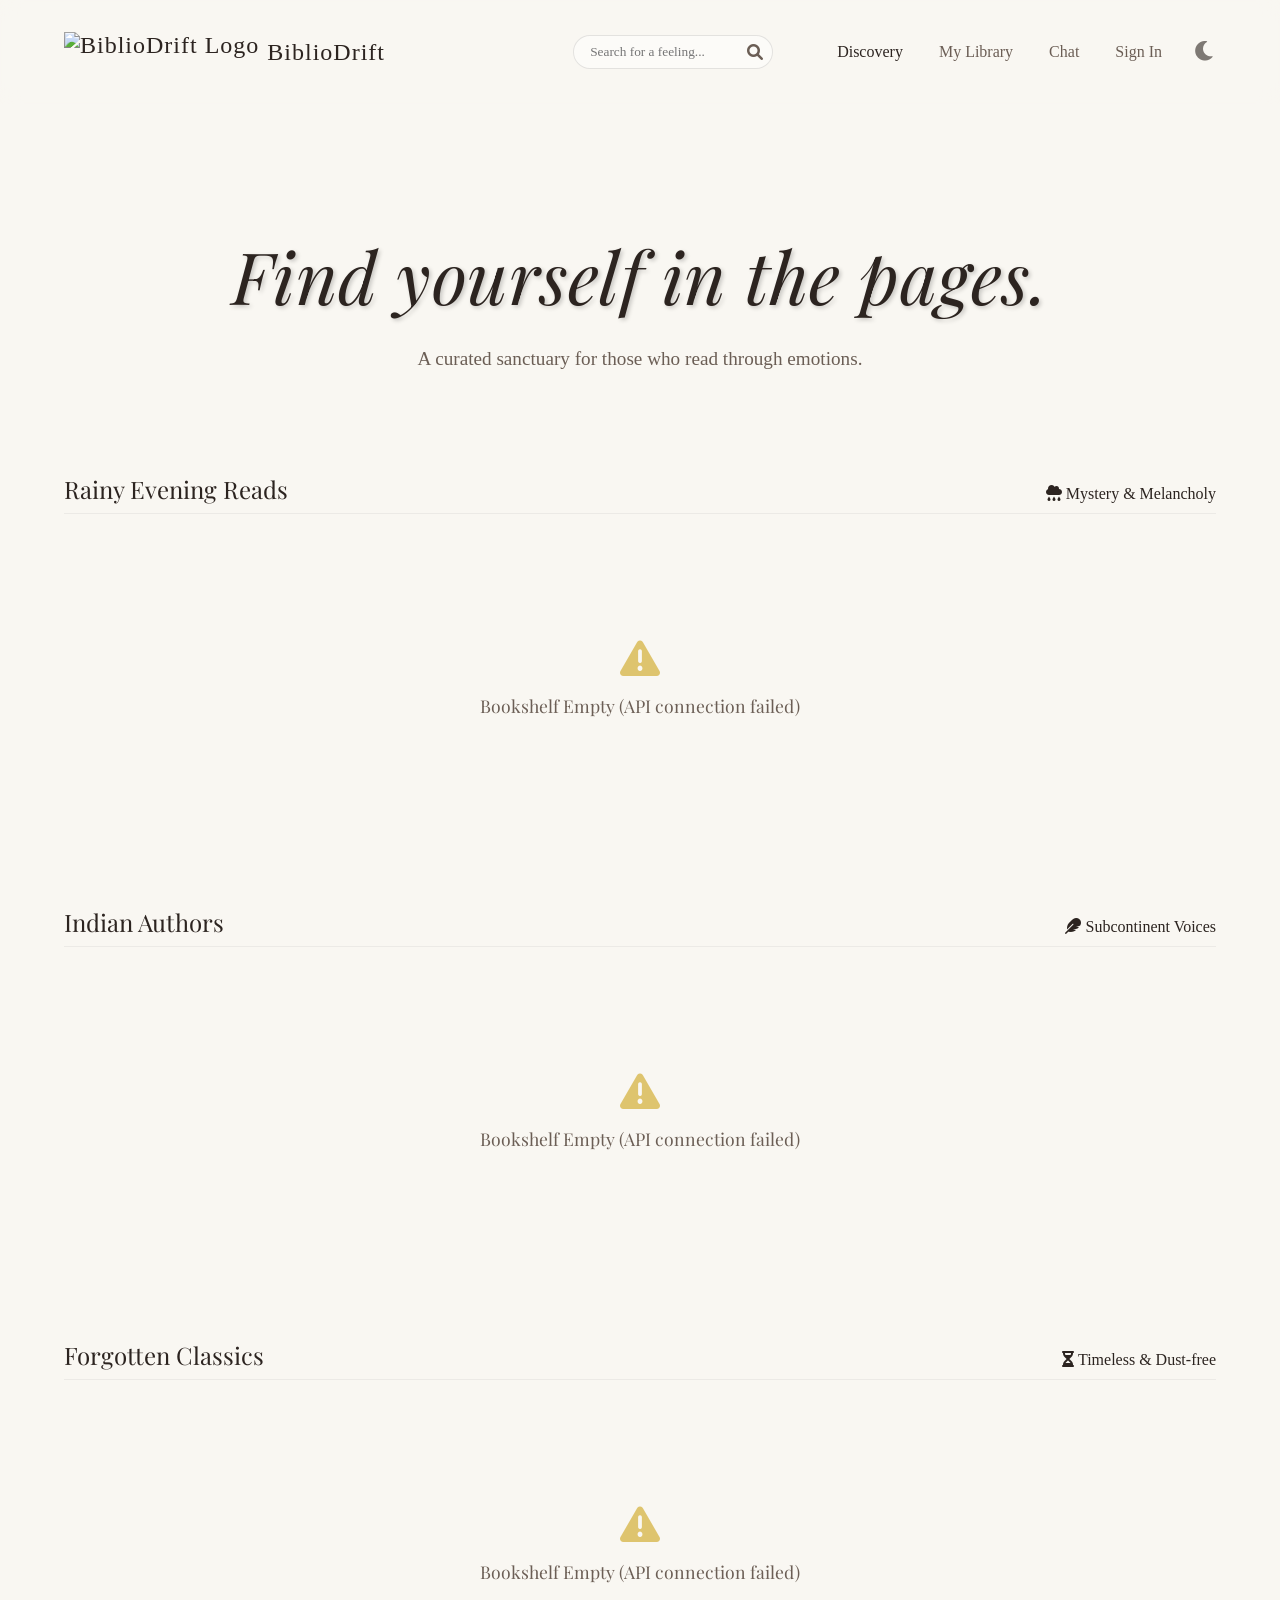
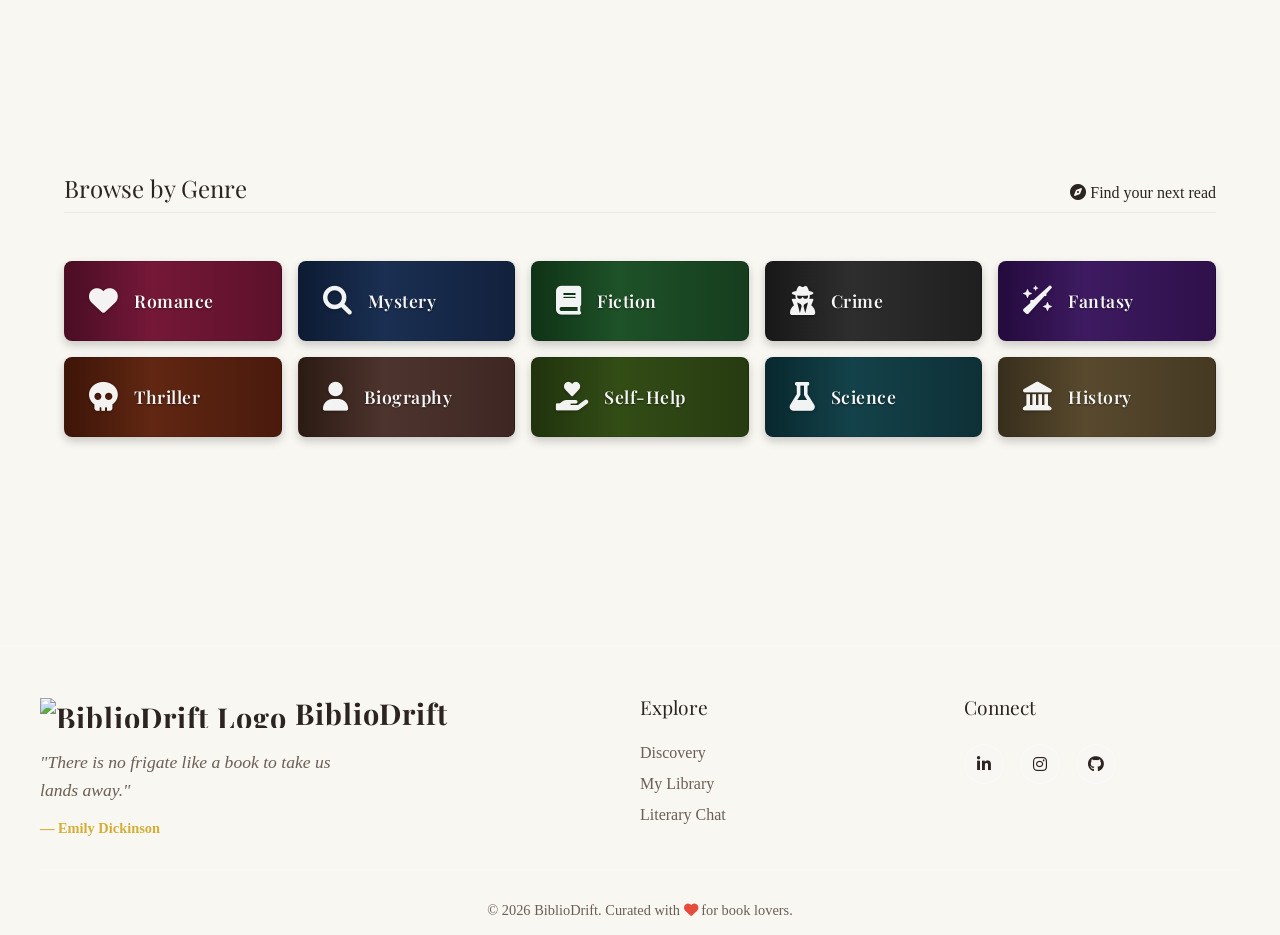
==== commit fb4513b9: "fix: restore UI to stable baseline and fix critical configuration issues - Restore index.html, style" ====
--- a/index.html
+++ b/index.html
@@ -6,7 +6,6 @@
   <meta name="viewport" content="width=device-width, initial-scale=1.0" />
   <title>BiblioDrift | Find yourself in the pages</title>
   <link rel="stylesheet" href="style.css" />
-  <link rel="stylesheet" href="style-responsive.css" />
 
   <!-- Fonts -->
   <link rel="preconnect" href="https://fonts.googleapis.com" />
@@ -61,6 +60,17 @@
       <p>A curated sanctuary for those who read through emotions.</p>
     </section>
 
+    <!-- SEARCH RESULTS SECTION (Initially Hidden) -->
+    <section id="search-results-section" class="curated-section" style="display: none;">
+      <div class="section-header">
+        <h2 id="search-query-display">Search Results</h2>
+        <span><i class="fa-solid fa-magnifying-glass"></i> Exploring your query</span>
+      </div>
+      <div class="curated-row" id="search-results-grid">
+        <!-- Dynamically Appended Books -->
+      </div>
+    </section>
+
     <!-- Curated Sections -->
     <section class="curated-section">
       <div class="section-header">
@@ -84,32 +94,6 @@
         <span><i class="fa-solid fa-hourglass"></i> Timeless & Dust-free</span>
       </div>
       <div class="curated-row" id="row-classics"></div>
-    </section>
-
-    <!-- The Bookseller Recommends Section -->
-    <section id="bookseller-recommends" class="cozy-section">
-      <div class="section-header">
-        <h2>The Bookseller Recommends</h2>
-        <p class="vibe-subtitle">Curated by AI, tailored to your current vibe.</p>
-      </div>
-      <div class="recommendation-container">
-        <div class="recommended-book-showcase">
-          <!-- Placeholder for interactive 3D book -->
-          <div class="book-container">
-            <div class="book-cover" id="recommended-book-cover">
-              <img src="assets/images/default-book-cover.jpg" alt="Recommended Book" />
-            </div>
-          </div>
-        </div>
-        <div class="bookseller-note-card glassmorphism">
-          <h3 id="ai-book-title">Discover Your Next Read</h3>
-          <p id="ai-book-author">Let AI guide your literary journey</p>
-          <div id="ai-note-content" class="bookseller-handwriting">
-            Click below to reveal a personalized recommendation crafted just for you...
-          </div>
-          <button id="reveal-vibe-btn" class="btn-primary">Reveal Vibe</button>
-        </div>
-      </div>
     </section>
 
     <!-- Genre Grid Section -->
@@ -131,10 +115,6 @@
             class="fa-solid fa-hand-holding-heart"></i><span>Self-Help</span></div>
         <div class="genre-card" data-genre="science"><i class="fa-solid fa-flask"></i><span>Science</span></div>
         <div class="genre-card" data-genre="history"><i class="fa-solid fa-landmark"></i><span>History</span></div>
-      </div>
-      <div id="scroll-sentinel" class="scroll-sentinel hidden">
-        <i class="fa-solid fa-spinner fa-spin"></i>
-        <span class="cozy-text">Browsing deeper into the shelves...</span>
       </div>
     </section>
 
@@ -182,7 +162,7 @@
   <footer class="main-footer">
     <div class="footer-container">
       <div class="footer-brand">
-        <a href="index.html" class="logo"><img src="biblioDrift_favicon.png">BiblioDrift</a>
+        <a href="index.html" class="logo"><img style="height: 30px" src="biblioDrift_favicon.png" alt="BiblioDrift Logo"> BiblioDrift</a>
         <p class="footer-tagline">"There is no frigate like a book to take us lands away."</p>
         <p class="footer-subtext">— Emily Dickinson</p>
       </div>
@@ -209,6 +189,7 @@
     </div>
   </footer>
 
+  <script src="config.js"></script>
   <script src="app.js"></script>
   <script src="script/header-scroll.js"></script>
   <script>
--- a/style.css
+++ b/style.css
@@ -1,13031 +1,13125 @@
-:root {
-    /* Day Theme (Default) */
-    --bg-color: #f9f7f2;
-    --header-bg: rgba(249, 247, 242, 0.8);
-    --text-main: #2c2420;
-    --text-muted: #6b5e55;
-    --accent-gold: #d4af37;
-    --wood-dark: #5d4037;
-    --wood-light: #8d6e63;
-    --glass-bg: rgba(255, 255, 255, 0.1);
-    --glass-border: rgba(255, 255, 255, 0.2);
-    --shadow-soft: 0 10px 30px rgba(0, 0, 0, 0.05);
-    --input-bg: rgba(255, 255, 255, 0.5);
-    --input-border: rgba(0, 0, 0, 0.1);
-    --book-bg: #fff;
-    --paper-color: #fffdf9;
-
-    /* Vibe Colors */
-    --vibe-mystery: #78909c;
-    --vibe-romance: #ef9a9a;
-    --vibe-classic: #a1887f;
-
-    /* Dimensions */
-    --book-width: 160px;
-    --book-height: 240px;
-    --book-thick: 40px;
-}
-
-[data-theme="night"] {
-    /* Night Theme (Dark Wood) */
-    --bg-color: #1e1a18;
-    --header-bg: rgba(30, 26, 24, 0.85);
-    --text-main: #e0d5cb;
-    --text-muted: #a89a8e;
-    --accent-gold: #fccb4e;
-    --wood-dark: #3e2723;
-    --wood-light: #5d4037;
-    --glass-bg: rgba(0, 0, 0, 0.3);
-    --glass-border: rgba(255, 255, 255, 0.05);
-    --shadow-soft: 0 10px 40px rgba(0, 0, 0, 0.4);
-    --input-bg: rgba(0, 0, 0, 0.2);
-    --input-border: rgba(255, 255, 255, 0.1);
-    --book-bg: #2c2420;
-    --paper-color: #e0d5cb;
-}
-
-* {
-    box-sizing: border-box;
-    margin: 0;
-    padding: 0;
-}
-
-html {
-    scroll-behavior: smooth;
-}
-
-body {
-    background-color: var(--bg-color);
-    color: var(--text-main);
-    font-family: "Georgia", serif;
-    /* Classic serif for books */
-    overflow-x: hidden;
-    min-height: 100vh;
-}
-
-/* Global Wooden Scrollbar Styling */
-::-webkit-scrollbar {
-    width: 12px;
-}
-
-::-webkit-scrollbar-track {
-    background: var(--bg-color);
-}
-
-::-webkit-scrollbar-thumb {
-    background: linear-gradient(180deg, var(--wood-dark), var(--wood-light));
-    border-radius: 6px;
-    border: 2px solid var(--bg-color);
-}
-
-::-webkit-scrollbar-thumb:hover {
-    background: linear-gradient(180deg, var(--wood-light), var(--wood-dark));
-    box-shadow: inset 0 0 6px rgba(0, 0, 0, 0.3);
-}
-
-h1,
-h2,
-h3 {
-    font-weight: normal;
-    font-family: "Playfair Display", serif;
-    /* Elegant headings */
-}
-
-/* --- Layout --- */
-header {
-    padding: 2rem 4rem;
-    display: flex;
-    justify-content: space-between;
-    align-items: center;
-    position: sticky;
-    top: 0;
-    z-index: 100;
-    background: var(--header-bg);
-    backdrop-filter: blur(10px);
-    transition: background 0.5s ease;
-}
-
-.header-controls {
-    display: flex;
-    align-items: center;
-    gap: 2rem;
-}
-
-.search-bar {
-    position: relative;
-    display: flex;
-    align-items: center;
-}
-
-.search-input {
-    background: var(--input-bg);
-    border: 1px solid var(--input-border);
-    padding: 0.5rem 1rem;
-    border-radius: 20px;
-    font-family: "Georgia", serif;
-    width: 200px;
-    transition: all 0.3s ease;
-    outline: none;
-    color: var(--text-main);
-}
-
-.search-input:focus {
-    background: var(--book-bg);
-    width: 300px;
-    box-shadow: var(--shadow-soft);
-}
-
-.search-icon {
-    position: absolute;
-    right: 10px;
-    color: var(--text-muted);
-    cursor: pointer;
-    transition: color 0.3s ease;
-}
-
-.search-icon:hover {
-    color: var(--text-main);
-}
-
-.logo {
-    font-size: 1.5rem;
-    letter-spacing: 1px;
-    color: var(--text-main);
-    text-decoration: none;
-    display: flex;
-    align-items: center;
-    gap: 0.5rem;
-}
-
-.nav-links a {
-    text-decoration: none;
-    color: var(--text-muted);
-    margin-left: 2rem;
-    transition: color 0.3s ease;
-}
-
-.nav-links a:hover,
-.nav-links a.active {
-    color: var(--text-main);
-}
-
-/* === ANIMATED HOVER TOOLTIPS FOR NAVIGATION (NEW) === */
-.tooltip {
-    position: relative;
-    display: inline-block;
-}
-
-.tooltip-text {
-    position: absolute;
-    left: 50%;
-    bottom: calc(100% + 8px);
-    transform: translateX(-50%) scale(0.95) translateY(6px);
-    padding: 10px 14px;
-    background: #fffaf3;
-    color: #2b2b2b;
-    font-size: 13px;
-    font-weight: 500;
-    white-space: nowrap;
-    border-radius: 10px;
-    box-shadow: 0 8px 20px rgba(0, 0, 0, 0.15);
-    border: 1px solid rgba(0, 0, 0, 0.08);
-    opacity: 0;
-    visibility: hidden;
-    pointer-events: none;
-    transition: all 0.25s ease;
-    z-index: 9999;
-}
-
-.tooltip-text::after {
-    content: "";
-    position: absolute;
-    top: 100%;
-    left: 50%;
-    transform: translateX(-50%) rotate(45deg);
-    width: 12px;
-    height: 12px;
-    background: #fffaf3;
-    border-left: 1px solid rgba(0, 0, 0, 0.08);
-    border-bottom: 1px solid rgba(0, 0, 0, 0.08);
-}
-
-.tooltip:hover .tooltip-text {
-    opacity: 1;
-    visibility: visible;
-    transform: translateX(-40%) scale(1) translateY(0);
-}
-
-.tooltip-text i {
-    margin-right: 5px;
-    color: var(--accent-gold);
-}
-
-main {
-    padding: 2rem 4rem;
-    max-width: 1400px;
-    margin: 0 auto;
-}
-
-/* --- Hero --- */
-.hero {
-    text-align: center;
-    padding: 6rem 1rem;
-    animation: heroFade 1s ease-out;
-}
-
-@keyframes heroFade {
-    from {
-        opacity: 0;
-        transform: translateY(15px);
-    }
-
-    to {
-        opacity: 1;
-        transform: translateY(0);
-    }
-}
-
-.hero h1 {
-    font-size: clamp(2.5rem, 8vw, 4.5rem);
-    margin-bottom: 1.5rem;
-    font-style: italic;
-    line-height: 1.2;
-    letter-spacing: 0.5px;
-    text-shadow: 2px 2px 4px rgba(0, 0, 0, 0.2);
-}
-
-.hero p {
-    color: var(--text-muted);
-    font-size: 1.2rem;
-    line-height: 1.8;
-    max-width: 55ch;
-    margin: 0 auto;
-}
-
-/* --- Curated Tables (Horizontal Scroll) --- */
-.curated-section {
-    margin-bottom: 6rem;
-}
-
-.section-header {
-    margin-bottom: 2rem;
-    border-bottom: 1px solid rgba(0, 0, 0, 0.05);
-    padding-bottom: 0.5rem;
-    display: flex;
-    justify-content: space-between;
-    align-items: baseline;
-}
-
-.curated-row {
-    display: flex;
-    gap: 3rem;
-    padding: 2rem 1rem;
-    overflow-x: visible;
-    /* Allow 3D overflow */
-    perspective: 1000px;
-}
-
-/* --- 3D Book Component --- */
-.book-scene {
-    position: relative;
-    width: var(--book-width);
-    height: var(--book-height);
-    perspective: 1000px;
-    cursor: pointer;
-    /* Random slight rotation for organic feel - handled in JS usually, but default here */
-}
-
-.book {
-    width: 100%;
-    height: 100%;
-    position: relative;
-    transform-style: preserve-3d;
-    /* Bouncy cozy feel */
-    transform-origin: center center -20px;
-    /* Pivot inside the book */
-    animation: floatIn 0.8s ease-out backwards;
-}
-
-@keyframes floatIn {
-    from {
-        opacity: 0;
-        transform: translateY(50px) scale(0.9);
-    }
-
-    to {
-        opacity: 1;
-        transform: translateY(0) scale(1);
-    }
-}
-
-.book.flipped {
-    transform: rotateY(180deg) scale(1.2) translateZ(50px);
-    /* Expand and bring closer */
-    z-index: 100;
-}
-
-/* Book Faces */
-.book__face {
-    position: absolute;
-    width: 100%;
-    height: 100%;
-    backface-visibility: hidden;
-    /* Hide back when front is clear */
-    border-radius: 4px 8px 8px 4px;
-    box-shadow: 5px 5px 15px rgba(0, 0, 0, 0.15);
-}
-
-.book__face--front {
-    background: var(--book-bg);
-    transform: rotateY(0deg);
-    z-index: 2;
-}
-
-.book__face--front img {
-    width: 100%;
-    height: 100%;
-    object-fit: cover;
-    border-radius: 4px 8px 8px 4px;
-}
-
-.book__face--back {
-    transform: rotateY(180deg);
-    background: var(--paper-color);
-    /* Paper color */
-    padding: 1.5rem;
-    display: flex;
-    flex-direction: column;
-    justify-content: space-between;
-    border: 1px solid var(--glass-border);
-    z-index: 1;
-    color: #2c2420;
-    /* Keep text dark for paper feel even in night mode */
-}
-
-/* The Spine */
-.book__face--spine {
-    position: absolute;
-    width: var(--book-thick);
-    height: 100%;
-    left: 0;
-    top: 0;
-    transform: rotateY(-90deg) translateZ(calc(var(--book-thick) / 2));
-}
-
-/* Improved 3D Box Model */
-/* Re-defining .book for proper thickness volume */
-.book {
-    transform-origin: center center -20px;
-    /* Pivot inside the book */
-}
-
-.book__face--front {
-    transform: translateZ(20px);
-}
-
-.book__face--back {
-    transform: rotateY(180deg) translateZ(20px);
-}
-
-.book__face--spine {
-    width: 40px;
-    height: 100%;
-    background: #333;
-    /* Default spine color */
-    transform: rotateY(-90deg) translateZ(20px);
-    /* Adjust positioning to be flush left of front face */
-    left: -20px;
-    /* Half thickness */
-}
-
-.book__face--right {
-    /* Pages */
-    width: 40px;
-    height: 100%;
-    background: linear-gradient(to right, #fff, #f0f0f0 20%, #fff 40%);
-    transform: rotateY(90deg) translateZ(140px);
-    /* Width - half thickness */
-    left: auto;
-    right: -20px;
-}
-
-/* Hover Effect: Pull out */
-.book-scene:hover .book:not(.flipped) {
-    transform: translateZ(30px) translateY(-10px) rotateY(-10deg);
-}
-
-/* Glassmorphism Overlay (Quick view) */
-.glass-overlay {
-    position: absolute;
-    bottom: 10px;
-    left: 10px;
-    right: 10px;
-    background: rgba(255, 255, 255, 0.7);
-    backdrop-filter: blur(8px);
-    padding: 0.5rem;
-    border-radius: 6px;
-    opacity: 0;
-    transform: translateY(10px);
-    transition: all 0.3s ease;
-    pointer-events: none;
-    /* Let clicks pass to book */
-}
-
-.book-scene:hover .glass-overlay {
-    opacity: 1;
-    transform: translateY(0);
-}
-
-/* Back of book content */
-.handwritten-note {
-    font-family: "Courier New", Courier, monospace;
-    /* Placeholder for handwriting font */
-    color: var(--text-muted);
-    font-size: 0.9rem;
-    line-height: 1.4;
-    background: #fffdc2;
-    padding: 10px;
-    transform: rotate(-2deg);
-    box-shadow: 2px 2px 5px rgba(0, 0, 0, 0.1);
-    margin-bottom: 1rem;
-}
-
-.book-actions {
-    display: flex;
-    gap: 0.5rem;
-}
-
-.btn-icon {
-    border: none;
-    background: none;
-    cursor: pointer;
-    font-size: 1.2rem;
-    opacity: 0.6;
-    transition: opacity 0.2s;
-}
-
-.btn-icon:hover {
-    opacity: 1;
-    transform: scale(1.1);
-}
-
-/* --- Virtual Shelves --- */
-.shelves-container {
-    display: flex;
-    flex-direction: column;
-    gap: 4rem;
-    padding: 2rem 0;
-}
-
-.shelf-row {
-    position: relative;
-    padding: 0 2rem 1.5rem 2rem;
-    /* Realistic Wood Texture Gradient */
-    background:
-        repeating-linear-gradient(90deg,
-            transparent 0,
-            transparent 4px,
-            rgba(0, 0, 0, 0.02) 5px,
-            transparent 10px),
-        linear-gradient(to bottom, #5d4037 0%, #3e2723 100%);
-    border-bottom: 25px solid #281a15;
-    /* Thicker front lip */
-    border-radius: 4px;
-    box-shadow:
-        0 20px 20px -10px rgba(0, 0, 0, 0.3),
-        inset 0 2px 20px rgba(0, 0, 0, 0.2);
-    display: flex;
-    align-items: flex-end;
-    gap: 1.5rem;
-    /* More spacing for expanded books */
-    min-height: 280px;
-}
-
-.shelf-row::after {
-    /* Depth shadow on wall behind books */
-    content: "";
-    position: absolute;
-    bottom: 25px;
-    /* Above bottom lip */
-    left: 0;
-    right: 0;
-    height: 100%;
-    z-index: -1;
-    background: linear-gradient(to bottom,
-            rgba(0, 0, 0, 0.1),
-            rgba(0, 0, 0, 0.4));
-    pointer-events: none;
-}
-
-.shelf-label {
-    position: absolute;
-    top: -20px;
-    left: 0;
-    font-size: 1.2rem;
-    color: var(--wood-light);
-    font-style: italic;
-}
-
-/* --- Mood Analysis Styles --- */
-
-/* Mood Tags on Book Covers */
-.mood-tags {
-    position: absolute;
-    top: 5px;
-    left: 5px;
-    display: flex;
-    flex-direction: column;
-    gap: 2px;
-}
-
-.mood-tag {
-    background: rgba(0, 0, 0, 0.7);
-    color: white;
-    padding: 2px 6px;
-    border-radius: 10px;
-    font-size: 0.7rem;
-    font-weight: bold;
-    text-transform: capitalize;
-}
-
-/* Mood-specific colors */
-.mood-cozy {
-    background: #8d6e63 !important;
-}
-
-.mood-dark {
-    background: #424242 !important;
-}
-
-.mood-mysterious {
-    background: #5e35b1 !important;
-}
-
-.mood-romantic {
-    background: #e91e63 !important;
-}
-
-.mood-adventurous {
-    background: #ff5722 !important;
-}
-
-.mood-melancholy {
-    background: #607d8b !important;
-}
-
-.mood-uplifting {
-    background: #4caf50 !important;
-}
-
-.mood-intense {
-    background: #f44336 !important;
-}
-
-.mood-whimsical {
-    background: #9c27b0 !important;
-}
-
-.mood-thought-provoking {
-    background: #795548 !important;
-}
-
-/* Glass overlay mood tags */
-.glass-mood-tags {
-    margin-top: 0.5rem;
-    display: flex;
-    gap: 0.25rem;
-    flex-wrap: wrap;
-}
-
-.glass-mood-tag {
-    background: rgba(255, 255, 255, 0.3);
-    padding: 1px 4px;
-    border-radius: 8px;
-    font-size: 0.6rem;
-    text-transform: capitalize;
-}
-
-/* Back of book mood analysis */
-.mood-analysis {
-    margin-top: 1rem;
-    padding-top: 0.5rem;
-    border-top: 1px solid rgba(0, 0, 0, 0.1);
-}
-
-.mood-tags-back {
-    display: flex;
-    gap: 0.25rem;
-    flex-wrap: wrap;
-    margin-top: 0.25rem;
-}
-
-.mood-tag-small {
-    background: var(--accent-gold);
-    color: white;
-    padding: 1px 4px;
-    border-radius: 6px;
-    font-size: 0.6rem;
-    text-transform: capitalize;
-}
-
-/* Mood Analysis Modal */
-.mood-modal {
-    position: fixed;
-    top: 0;
-    left: 0;
-    width: 100%;
-    height: 100%;
-    background: rgba(0, 0, 0, 0.7);
-    display: flex;
-    justify-content: center;
-    align-items: center;
-    z-index: 1000;
-    backdrop-filter: blur(5px);
-}
-
-.mood-modal-content {
-    background: var(--book-bg);
-    border-radius: 12px;
-    max-width: 500px;
-    width: 90%;
-    max-height: 80vh;
-    overflow-y: auto;
-    box-shadow: var(--shadow-soft);
-    border: 1px solid var(--glass-border);
-}
-
-.mood-modal-header {
-    padding: 1.5rem;
-    border-bottom: 1px solid var(--glass-border);
-    display: flex;
-    justify-content: space-between;
-    align-items: center;
-}
-
-.mood-modal-header h3 {
-    margin: 0;
-    color: var(--text-main);
-}
-
-.close-modal {
-    background: none;
-    border: none;
-    font-size: 1.5rem;
-    cursor: pointer;
-    color: var(--text-muted);
-    padding: 0;
-    width: 30px;
-    height: 30px;
-    display: flex;
-    align-items: center;
-    justify-content: center;
-}
-
-.close-modal:hover {
-    color: var(--text-main);
-}
-
-.mood-modal-body {
-    padding: 1.5rem;
-}
-
-.mood-section {
-    margin-bottom: 1.5rem;
-}
-
-.mood-section h4 {
-    margin: 0 0 0.5rem 0;
-    color: var(--text-main);
-    font-size: 1rem;
-}
-
-/* Sentiment Bar */
-.sentiment-bar {
-    width: 100%;
-    height: 8px;
-    background: #e0e0e0;
-    border-radius: 4px;
-    overflow: hidden;
-    margin: 0.5rem 0;
-}
-
-.sentiment-fill {
-    height: 100%;
-    background: linear-gradient(to right, #f44336, #ff9800, #4caf50);
-    transition: width 0.3s ease;
-}
-
-/* Large mood tags in modal */
-.mood-tags-large {
-    display: flex;
-    gap: 0.5rem;
-    flex-wrap: wrap;
-}
-
-.mood-tag-large {
-    padding: 0.5rem 1rem;
-    border-radius: 20px;
-    font-size: 0.9rem;
-    font-weight: bold;
-    color: white;
-    text-transform: capitalize;
-}
-
-/* Vibe quote styling */
-.vibe-quote {
-    background: var(--paper-color);
-    padding: 1rem;
-    border-radius: 8px;
-    font-style: italic;
-    color: #2c2420;
-    border-left: 4px solid var(--accent-gold);
-    margin: 0.5rem 0;
-}
-
-/* Mood button in book actions */
-.mood-btn {
-    color: var(--accent-gold) !important;
-}
-
-.mood-btn:hover {
-    color: var(--wood-dark) !important;
-    transform: scale(1.1);
-}
-
-/* Responsive mood modal */
-@media (max-width: 768px) {
-    .mood-modal-content {
-        width: 95%;
-        margin: 1rem;
-    }
-
-    .mood-tags-large {
-        flex-direction: column;
-    }
-
-    .mood-tag-large {
-        text-align: center;
-    }
-}
-
-/* Utilities */
-.hidden {
-    display: none;
-}
-
-.fade-in {
-    animation: fadeIn 1s ease;
-}
-
-@keyframes fadeIn {
-    from {
-        opacity: 0;
-        transform: translateY(10px);
-    }
-
-    to {
-        opacity: 1;
-        transform: translateY(0);
-    }
-}
-
-/* Theme Toggle Button Enhancement */
-#themeToggle {
-    font-size: 1.4rem;
-    color: var(--text-main);
-    cursor: pointer;
-    transition:
-        transform 0.3s ease,
-        color 0.3s ease;
-}
-
-#themeToggle:hover {
-    transform: rotate(15deg) scale(1.1);
-    color: var(--accent-gold);
-}
-
-/* --- Back to Top Button --- */
-.back-to-top {
-    position: fixed;
-    bottom: 2rem;
-    right: 2rem;
-    width: 3rem;
-    height: 3rem;
-    border-radius: 50%;
-    background: var(--header-bg);
-    border: 1px solid var(--glass-border);
-    box-shadow: var(--shadow-soft);
-    display: flex;
-    justify-content: center;
-    align-items: center;
-    z-index: 999;
-    opacity: 1;
-    visibility: visible;
-    transition: all 0.4s ease;
-    backdrop-filter: blur(5px);
-}
-
-.back-to-top.hidden {
-    opacity: 0;
-    visibility: hidden;
-    transform: translateY(20px);
-}
-
-.back-to-top:hover {
-    background: var(--book-bg);
-    transform: translateY(-5px);
-    box-shadow: 0 15px 30px rgba(0, 0, 0, 0.15);
-    color: var(--accent-gold);
-}
-
-/*Footer design */
-
-.footer {
-    min-height: 120px;
-    width: 100%;
-    background-color: #222;
-    display: flex;
-    flex-direction: column;
-    justify-content: center;
-    align-items: center;
-    gap: 1.2rem;
-    padding: 2rem 0;
-    margin-top: 4rem;
-}
-
-.social_icons {
-    display: flex;
-    gap: 2rem;
-    z-index: 999;
-}
-
-.social_icons a {
-    color: var(--accent-gold);
-    font-size: 2rem;
-    transition:
-        transform 0.3s ease,
-        color 0.3s ease;
-    text-decoration: none;
-}
-
-.social_icons a:hover {
-    color: white;
-    transform: translateY(-5px);
-}
-
-.reading-progress {
-    margin-top: 0.75rem;
-    opacity: 0.85;
-}
-
-.progress-slider {
-    width: 100%;
-    accent-color: var(--accent-gold);
-}
-
-.reading-progress small {
-    font-size: 0.7rem;
-    opacity: 0.7;
-}
-
-/* --- Glass Modal --- */
-.glass-modal {
-    margin: auto;
-    width: 90%;
-    max-width: 900px;
-    background: transparent;
-    border: none;
-    padding: 0;
-    overflow: visible;
-}
-
-.glass-modal::backdrop {
-    background: rgba(0, 0, 0, 0.4);
-    backdrop-filter: blur(5px);
-}
-
-.modal-content {
-    background: rgba(255, 255, 255, 0.65);
-    backdrop-filter: blur(20px);
-    -webkit-backdrop-filter: blur(20px);
-    border: 1px solid var(--glass-border);
-    border-radius: 20px;
-    box-shadow: 0 25px 50px -12px rgba(0, 0, 0, 0.25);
-    padding: 2.5rem;
-    position: relative;
-    overflow: hidden;
-    animation: modalIn 0.4s cubic-bezier(0.175, 0.885, 0.32, 1.275);
-}
-
-[data-theme="night"] .modal-content {
-    background: rgba(30, 26, 24, 0.8);
-    border: 1px solid rgba(255, 255, 255, 0.1);
-}
-
-@keyframes modalIn {
-    from {
-        opacity: 0;
-        transform: scale(0.9) translateY(20px);
-    }
-
-    to {
-        opacity: 1;
-        transform: scale(1) translateY(0);
-    }
-}
-
-.close-modal-btn {
-    position: absolute;
-    top: 1.5rem;
-    right: 1.5rem;
-    background: var(--glass-bg);
-    border: none;
-    width: 2.5rem;
-    height: 2.5rem;
-    border-radius: 50%;
-    cursor: pointer;
-    font-size: 1.2rem;
-    color: var(--text-muted);
-    transition: all 0.2s;
-    display: flex;
-    justify-content: center;
-    align-items: center;
-    z-index: 10;
-}
-
-.close-modal-btn:hover {
-    background: var(--accent-gold);
-    color: #fff;
-    transform: rotate(90deg);
-}
-
-.modal-body {
-    display: grid;
-    grid-template-columns: 300px 1fr;
-    gap: 3rem;
-}
-
-.modal-media {
-    display: flex;
-    justify-content: center;
-    align-items: center;
-}
-
-.modal-media img {
-    width: 100%;
-    height: auto;
-    border-radius: 12px;
-    box-shadow: 10px 10px 30px rgba(0, 0, 0, 0.2);
-    transform: rotate(-3deg);
-    transition: transform 0.3s;
-}
-
-.modal-media img:hover {
-    transform: rotate(0) scale(1.02);
-}
-
-.modal-info {
-    display: flex;
-    flex-direction: column;
-    gap: 1.5rem;
-}
-
-.modal-info h2 {
-    font-size: 2.5rem;
-    line-height: 1.2;
-    margin-bottom: 0;
-}
-
-.modal-subtitle {
-    font-size: 1.2rem;
-    color: var(--text-muted);
-    font-style: italic;
-    margin-top: -1rem;
-}
-
-/* AI Insight Box */
-.ai-insight-box {
-    background: linear-gradient(135deg,
-            rgba(255, 255, 255, 0.4),
-            rgba(255, 255, 255, 0.1));
-    border: 1px solid var(--glass-border);
-    padding: 1.5rem;
-    border-radius: 15px;
-    position: relative;
-    margin-top: 1rem;
-}
-
-[data-theme="night"] .ai-insight-box {
-    background: linear-gradient(135deg,
-            rgba(255, 255, 255, 0.05),
-            rgba(0, 0, 0, 0.2));
-}
-
-.ai-insight-box::before {
-    content: "";
-    position: absolute;
-    top: 0;
-    left: 0;
-    right: 0;
-    height: 2px;
-    background: linear-gradient(90deg,
-            transparent,
-            var(--accent-gold),
-            transparent);
-    opacity: 0.5;
-}
-
-.ai-header {
-    display: flex;
-    align-items: center;
-    gap: 0.8rem;
-    font-family: "Courier New", monospace;
-    /* Tech feel */
-    font-weight: bold;
-    color: var(--accent-gold);
-    margin-bottom: 1rem;
-    text-transform: uppercase;
-    letter-spacing: 1px;
-    font-size: 0.9rem;
-}
-
-#modal-summary {
-    line-height: 1.6;
-    color: var(--text-main);
-}
-
-.modal-actions {
-    margin-top: auto;
-    display: flex;
-    gap: 1rem;
-}
-
-.btn-primary {
-    background: var(--text-main);
-    color: var(--bg-color);
-    border: none;
-    padding: 1rem 2rem;
-    border-radius: 30px;
-    font-family: "Georgia", serif;
-    font-size: 1.1rem;
-    cursor: pointer;
-    transition: all 0.3s;
-    display: flex;
-    align-items: center;
-    gap: 0.8rem;
-}
-
-.btn-primary:hover {
-    background: var(--accent-gold);
-    color: #fff;
-    transform: translateY(-2px);
-    box-shadow: 0 5px 15px rgba(0, 0, 0, 0.1);
-}
-
-/* Responsive Modal */
-@media (max-width: 768px) {
-    .modal-body {
-        grid-template-columns: 1fr;
-    }
-
-    .modal-media img {
-        max-width: 200px;
-        transform: rotate(0);
-    }
-
-    .modal-content {
-        padding: 1.5rem;
-    }
-}
-
-/* ===== CHAT INTERFACE STYLES ===== */
-
-.chat-container {
-    max-width: 900px;
-    margin: 0 auto;
-    height: calc(100vh - 80px);
-    display: flex;
-    flex-direction: column;
-    background: var(--glass-bg);
-    backdrop-filter: blur(20px);
-    border: 1px solid var(--glass-border);
-    border-radius: 20px;
-    overflow: hidden;
-    box-shadow: var(--shadow-soft);
-}
-
-.chat-header {
-    padding: 20px 25px;
-    background: var(--glass-bg);
-    border-bottom: 1px solid var(--glass-border);
-    display: flex;
-    justify-content: space-between;
-    align-items: center;
-}
-
-.bookseller-info {
-    display: flex;
-    align-items: center;
-    gap: 15px;
-}
-
-.bookseller-avatar {
-    width: 50px;
-    height: 50px;
-    background: var(--accent-gold);
-    border-radius: 50%;
-    display: flex;
-    align-items: center;
-    justify-content: center;
-    color: var(--wood-dark);
-    font-size: 20px;
-    box-shadow: 0 4px 15px rgba(212, 175, 55, 0.3);
-}
-
-.bookseller-details h2 {
-    font-family: 'Playfair Display', serif;
-    color: var(--text-main);
-    font-size: 1.4rem;
-    margin-bottom: 4px;
-}
-
-.status {
-    display: flex;
-    align-items: center;
-    gap: 8px;
-    color: var(--text-muted);
-    font-size: 0.9rem;
-}
-
-.status-dot {
-    width: 8px;
-    height: 8px;
-    background: #4caf50;
-    border-radius: 50%;
-    animation: pulse 2s infinite;
-}
-
-@keyframes pulse {
-
-    0%,
-    100% {
-        opacity: 1;
-    }
-
-    50% {
-        opacity: 0.5;
-    }
-}
-
-.chat-actions {
-    display: flex;
-    gap: 10px;
-}
-
-.action-btn {
-    width: 40px;
-    height: 40px;
-    background: var(--glass-bg);
-    border: 1px solid var(--glass-border);
-    border-radius: 10px;
-    color: var(--text-muted);
-    cursor: pointer;
-    transition: all 0.3s ease;
-    display: flex;
-    align-items: center;
-    justify-content: center;
-}
-
-.action-btn:hover {
-    background: var(--accent-gold);
-    color: var(--wood-dark);
-    transform: translateY(-2px);
-}
-
-.chat-messages {
-    flex: 1;
-    overflow-y: auto;
-    padding: 20px 25px;
-    display: flex;
-    flex-direction: column;
-    gap: 20px;
-}
-
-.message {
-    display: flex;
-    gap: 12px;
-    max-width: 80%;
-}
-
-.message.user-message {
-    align-self: flex-end;
-    flex-direction: row-reverse;
-}
-
-.message-avatar {
-    width: 35px;
-    height: 35px;
-    border-radius: 50%;
-    display: flex;
-    align-items: center;
-    justify-content: center;
-    font-size: 14px;
-    flex-shrink: 0;
-}
-
-.bookseller-message .message-avatar {
-    background: var(--accent-gold);
-    color: var(--wood-dark);
-}
-
-.user-message .message-avatar {
-    background: var(--wood-light);
-    color: var(--paper-color);
-}
-
-.message-content {
-    flex: 1;
-}
-
-.message-bubble {
-    background: var(--glass-bg);
-    border: 1px solid var(--glass-border);
-    border-radius: 18px;
-    padding: 15px 18px;
-    backdrop-filter: blur(10px);
-    box-shadow: 0 4px 15px rgba(0, 0, 0, 0.1);
-}
-
-.user-message .message-bubble {
-    background: var(--accent-gold);
-    color: var(--wood-dark);
-    border-color: var(--accent-gold);
-}
-
-.message-bubble p {
-    margin-bottom: 8px;
-    line-height: 1.5;
-    color: var(--text-main);
-}
-
-.user-message .message-bubble p {
-    color: var(--wood-dark);
-}
-
-.message-bubble p:last-child {
-    margin-bottom: 0;
-}
-
-.message-time {
-    font-size: 0.75rem;
-    color: var(--text-muted);
-    margin-top: 5px;
-    text-align: left;
-}
-
-.user-message .message-time {
-    text-align: right;
-}
-
-.quick-suggestions {
-    padding: 15px 25px;
-    border-top: 1px solid var(--glass-border);
-    background: var(--glass-bg);
-}
-
-.suggestions-header {
-    font-size: 0.9rem;
-    color: var(--text-muted);
-    margin-bottom: 12px;
-}
-
-.suggestions-list {
-    display: flex;
-    gap: 10px;
-    flex-wrap: wrap;
-}
-
-.suggestion-btn {
-    background: var(--glass-bg);
-    border: 1px solid var(--glass-border);
-    border-radius: 20px;
-    padding: 8px 15px;
-    color: var(--text-main);
-    cursor: pointer;
-    transition: all 0.3s ease;
-    font-size: 0.85rem;
-    display: flex;
-    align-items: center;
-    gap: 6px;
-    backdrop-filter: blur(10px);
-}
-
-.suggestion-btn:hover {
-    background: var(--accent-gold);
-    color: var(--wood-dark);
-    transform: translateY(-2px);
-    box-shadow: 0 4px 15px rgba(212, 175, 55, 0.3);
-}
-
-.chat-input-container {
-    padding: 20px 25px;
-    border-top: 1px solid var(--glass-border);
-    background: var(--glass-bg);
-}
-
-.chat-input-wrapper {
-    display: flex;
-    gap: 12px;
-    align-items: flex-end;
-    background: var(--input-bg);
-    border: 1px solid var(--input-border);
-    border-radius: 20px;
-    padding: 12px 15px;
-    backdrop-filter: blur(10px);
-}
-
-#chatInput {
-    flex: 1;
-    background: transparent;
-    border: none;
-    outline: none;
-    color: var(--text-main);
-    font-size: 1rem;
-    line-height: 1.4;
-    resize: none;
-    min-height: 24px;
-    max-height: 120px;
-    font-family: inherit;
-}
-
-#chatInput::placeholder {
-    color: var(--text-muted);
-}
-
-.send-btn {
-    width: 40px;
-    height: 40px;
-    background: var(--accent-gold);
-    border: none;
-    border-radius: 50%;
-    color: var(--wood-dark);
-    cursor: pointer;
-    transition: all 0.3s ease;
-    display: flex;
-    align-items: center;
-    justify-content: center;
-    flex-shrink: 0;
-}
-
-.send-btn:hover {
-    transform: scale(1.1);
-    box-shadow: 0 4px 15px rgba(212, 175, 55, 0.4);
-}
-
-.send-btn:disabled {
-    opacity: 0.5;
-    cursor: not-allowed;
-    transform: none;
-}
-
-.input-hint {
-    margin-top: 8px;
-    font-size: 0.8rem;
-    color: var(--text-muted);
-    display: flex;
-    align-items: center;
-    gap: 6px;
-}
-
-/* Book Recommendations in Chat */
-.book-recommendation {
-    margin: 15px 0;
-    padding: 15px;
-    background: var(--glass-bg);
-    border: 1px solid var(--glass-border);
-    border-radius: 12px;
-    backdrop-filter: blur(10px);
-}
-
-.book-rec-header {
-    display: flex;
-    justify-content: space-between;
-    align-items: center;
-    margin-bottom: 12px;
-}
-
-.book-rec-title {
-    font-weight: 600;
-    color: var(--text-main);
-    font-size: 0.95rem;
-}
-
-.book-rec-count {
-    font-size: 0.8rem;
-    color: var(--text-muted);
-    background: var(--glass-bg);
-    padding: 4px 8px;
-    border-radius: 10px;
-}
-
-.book-rec-grid {
-    display: grid;
-    grid-template-columns: repeat(auto-fill, minmax(120px, 1fr));
-    gap: 12px;
-}
-
-.book-rec-item {
-    background: var(--glass-bg);
-    border: 1px solid var(--glass-border);
-    border-radius: 8px;
-    padding: 10px;
-    text-align: center;
-    cursor: pointer;
-    transition: all 0.3s ease;
-    backdrop-filter: blur(5px);
-}
-
-.book-rec-item:hover {
-    transform: translateY(-3px);
-    box-shadow: 0 6px 20px rgba(0, 0, 0, 0.15);
-    border-color: var(--accent-gold);
-}
-
-.book-rec-cover {
-    width: 60px;
-    height: 90px;
-    background: var(--book-bg);
-    border-radius: 4px;
-    margin: 0 auto 8px;
-    display: flex;
-    align-items: center;
-    justify-content: center;
-    overflow: hidden;
-    box-shadow: 0 2px 8px rgba(0, 0, 0, 0.1);
-}
-
-.book-rec-cover img {
-    width: 100%;
-    height: 100%;
-    object-fit: cover;
-}
-
-.book-rec-cover i {
-    font-size: 24px;
-    color: var(--text-muted);
-}
-
-.book-rec-info h4 {
-    font-size: 0.8rem;
-    color: var(--text-main);
-    margin-bottom: 4px;
-    line-height: 1.2;
-    display: -webkit-box;
-    -webkit-line-clamp: 2;
-    -webkit-box-orient: vertical;
-    overflow: hidden;
-}
-
-.book-rec-info p {
-    font-size: 0.7rem;
-    color: var(--text-muted);
-    display: -webkit-box;
-    -webkit-line-clamp: 1;
-    -webkit-box-orient: vertical;
-    overflow: hidden;
-}
-
-/* Typing Indicator */
-.typing-indicator {
-    display: flex;
-    align-items: center;
-    gap: 12px;
-    max-width: 80%;
-}
-
-.typing-indicator .message-avatar {
-    width: 35px;
-    height: 35px;
-    background: var(--accent-gold);
-    color: var(--wood-dark);
-    border-radius: 50%;
-    display: flex;
-    align-items: center;
-    justify-content: center;
-    font-size: 14px;
-}
-
-.typing-bubble {
-    background: var(--glass-bg);
-    border: 1px solid var(--glass-border);
-    border-radius: 18px;
-    padding: 15px 18px;
-    backdrop-filter: blur(10px);
-    display: flex;
-    align-items: center;
-    gap: 4px;
-}
-
-.typing-dot {
-    width: 8px;
-    height: 8px;
-    background: var(--text-muted);
-    border-radius: 50%;
-    animation: typing 1.4s infinite ease-in-out;
-}
-
-.typing-dot:nth-child(2) {
-    animation-delay: 0.2s;
-}
-
-.typing-dot:nth-child(3) {
-    animation-delay: 0.4s;
-}
-
-@keyframes typing {
-
-    0%,
-    60%,
-    100% {
-        transform: translateY(0);
-        opacity: 0.4;
-    }
-
-    30% {
-        transform: translateY(-10px);
-        opacity: 1;
-    }
-}
-
-/* Responsive Design */
-@media (max-width: 768px) {
-    .chat-container {
-        height: calc(100vh - 60px);
-        border-radius: 0;
-        margin: 0;
-    }
-
-    .chat-header {
-        padding: 15px 20px;
-    }
-
-    .bookseller-details h2 {
-        font-size: 1.2rem;
-    }
-
-    .chat-messages {
-        padding: 15px 20px;
-    }
-
-    .message {
-        max-width: 90%;
-    }
-
-    .suggestions-list {
-        flex-direction: column;
-    }
-
-    .suggestion-btn {
-        justify-content: center;
-    }
-
-    .book-rec-grid {
-        grid-template-columns: repeat(auto-fill, minmax(100px, 1fr));
-        gap: 8px;
-    }
-}
-
-@media (max-width: 480px) {
-    .chat-header {
-        padding: 12px 15px;
-    }
-
-    .bookseller-avatar {
-        width: 40px;
-        height: 40px;
-        font-size: 16px;
-    }
-
-    .bookseller-details h2 {
-        font-size: 1.1rem;
-    }
-
-    .chat-messages {
-        padding: 12px 15px;
-    }
-
-    .chat-input-container {
-        padding: 15px;
-    }
-
-    .book-rec-grid {
-        grid-template-columns: repeat(2, 1fr);
-    }
-}
-
-/* ===== GENRE SECTION STYLES ===== */
-
-/* Genre Grid Layout */
-.genre-grid {
-    display: grid;
-    grid-template-columns: repeat(5, 1fr);
-    gap: 1rem;
-    padding: 1rem 0;
-}
-
-/* Genre Card - Vintage Book Spine Look */
-/* Genre Card - Compact Vintage Rectangular Look */
-.genre-card {
-    display: flex;
-    flex-direction: row;
-    /* Horizontal layout */
-    align-items: center;
-    justify-content: flex-start;
-    padding: 1rem 1.5rem;
-    cursor: pointer;
-    transition: all 0.3s cubic-bezier(0.23, 1, 0.32, 1);
-
-    /* Rectangular Shape */
-    border-radius: 8px;
-    box-shadow: 0 4px 10px rgba(0, 0, 0, 0.2);
-
-    height: 80px;
-    /* Much smaller height */
-    position: relative;
-    overflow: hidden;
-    border: 1px solid rgba(0, 0, 0, 0.1);
-    gap: 1rem;
-}
-
-/* Remove gold lines for cleaner small look */
-.genre-card::before,
-.genre-card::after {
-    display: none;
-}
-
-.genre-card i {
-    font-size: 1.8rem;
-    margin-bottom: 0;
-    margin-right: 0;
-    color: rgba(255, 255, 255, 0.95);
-    /* Bright White/Gold */
-    text-shadow: 0 1px 3px rgba(0, 0, 0, 0.3);
-    transition: transform 0.3s ease;
-    flex-shrink: 0;
-}
-
-.genre-card span {
-    font-family: 'Playfair Display', serif;
-    font-size: 1.1rem;
-    font-weight: 600;
-    color: #f5f5f5;
-    text-transform: capitalize;
-    /* Easier to read */
-    letter-spacing: 0.5px;
-    text-shadow: 0 1px 2px rgba(0, 0, 0, 0.5);
-    text-align: left;
-    writing-mode: horizontal-tb;
-    /* Horizontal Text */
-    transform: none;
-}
-
-.genre-card:hover {
-    transform: translateY(-5px);
-    box-shadow: 0 8px 20px rgba(0, 0, 0, 0.3);
-    z-index: 10;
-}
-
-.genre-card:hover i {
-    transform: scale(1.1);
-    color: #fff;
-}
-
-/* Genre Card Colors - Vintage Leather Palette (Deep & Dark) */
-
-/* Romance: Deep Burgundy (Vintage Red) */
-.genre-card[data-genre="romance"] {
-    background: linear-gradient(90deg, #4a0d24 0%, #751838 40%, #5c112a 100%);
-}
-
-/* Mystery: Midnight Navy */
-.genre-card[data-genre="mystery"] {
-    background: linear-gradient(90deg, #0d1b33 0%, #1a2f52 40%, #12213d 100%);
-}
-
-/* Fiction: Classic Dark Green */
-.genre-card[data-genre="fiction"] {
-    background: linear-gradient(90deg, #0f3316 0%, #1e5228 40%, #163d1e 100%);
-}
-
-/* Crime: Charcoal Black */
-.genre-card[data-genre="crime"] {
-    background: linear-gradient(90deg, #181818 0%, #2e2e2e 40%, #1f1f1f 100%);
-}
-
-/* Fantasy: Deep Royal Purple */
-.genre-card[data-genre="fantasy"] {
-    background: linear-gradient(90deg, #240a3d 0%, #3e1b61 40%, #2e104a 100%);
-}
-
-/* Thriller: Burnt Rust/Dark Terracotta */
-.genre-card[data-genre="thriller"] {
-    background: linear-gradient(90deg, #3d1508 0%, #612712 40%, #4a1a0d 100%);
-}
-
-/* Biography: Old Leather Brown */
-.genre-card[data-genre="biography"] {
-    background: linear-gradient(90deg, #2b1b12 0%, #4e342e 40%, #3e2723 100%);
-}
-
-/* Self-Help: Olive Drab */
-.genre-card[data-genre="self-help"] {
-    background: linear-gradient(90deg, #20330d 0%, #334d16 40%, #273b11 100%);
-}
-
-/* Science: Dark Slate/Teal */
-.genre-card[data-genre="science"] {
-    background: linear-gradient(90deg, #08282e 0%, #14424a 40%, #0e3036 100%);
-}
-
-/* History: Worn Bronze/Brown */
-.genre-card[data-genre="history"] {
-    background: linear-gradient(90deg, #382e1c 0%, #594a2e 40%, #453923 100%);
-}
-
-/* Genre Modal Start */
-
-/* Genre Modal */
-.genre-modal {
-    position: fixed;
-    top: 0;
-    left: 0;
-    width: 100%;
-    height: 100%;
-    background: rgba(0, 0, 0, 0.6);
-    backdrop-filter: blur(8px);
-    -webkit-backdrop-filter: blur(8px);
-    border: none;
-    padding: 0;
-    max-width: 100%;
-    max-height: 100%;
-    z-index: 10000;
-}
-
-.genre-modal::backdrop {
-    background: transparent;
-}
-
-.genre-modal-content {
-    background: var(--bg-color);
-    width: 90%;
-    max-width: 1100px;
-    max-height: 85vh;
-    margin: 5vh auto;
-    border-radius: 24px;
-    overflow: hidden;
-    box-shadow: 0 25px 80px rgba(0, 0, 0, 0.3);
-    display: flex;
-    flex-direction: column;
-}
-
-.genre-modal-header {
-    display: flex;
-    justify-content: space-between;
-    align-items: center;
-    padding: 1.5rem 2rem;
-    border-bottom: 1px solid rgba(0, 0, 0, 0.1);
-    background: linear-gradient(to bottom, var(--card-bg), transparent);
-}
-
-.genre-modal-header h2 {
-    font-family: 'Playfair Display', serif;
-    font-size: 1.75rem;
-    color: var(--text-main);
-    margin: 0;
-}
-
-.close-genre-modal {
-    background: none;
-    border: none;
-    font-size: 1.5rem;
-    color: var(--text-main);
-    cursor: pointer;
-    padding: 0.5rem;
-    border-radius: 50%;
-    transition: all 0.2s ease;
-}
-
-.close-genre-modal:hover {
-    background: rgba(0, 0, 0, 0.1);
-    transform: rotate(90deg);
-}
-
-.genre-modal-body {
-    padding: 2rem;
-    overflow-y: auto;
-    flex: 1;
-}
-
-/* Genre Books Grid */
-.genre-books-grid {
-    display: grid;
-    grid-template-columns: repeat(auto-fill, minmax(150px, 1fr));
-    gap: 1.5rem;
-}
-
-.genre-book-card {
-    position: relative;
-    background: var(--card-bg);
-    border-radius: 12px;
-    overflow: hidden;
-    transition: all 0.3s ease;
-    cursor: pointer;
-    box-shadow: 0 4px 15px rgba(0, 0, 0, 0.1);
-}
-
-.genre-book-card:hover {
-    transform: translateY(-5px);
-    box-shadow: 0 12px 30px rgba(0, 0, 0, 0.2);
-}
-
-.genre-book-card img {
-    width: 100%;
-    height: 200px;
-    object-fit: cover;
-}
-
-.genre-book-info {
-    padding: 1rem;
-}
-
-.genre-book-info h4 {
-    font-family: 'Playfair Display', serif;
-    font-size: 0.95rem;
-    font-weight: 600;
-    color: var(--text-main);
-    margin: 0 0 0.25rem 0;
-    display: -webkit-box;
-    -webkit-line-clamp: 2;
-    -webkit-box-orient: vertical;
-    overflow: hidden;
-}
-
-.genre-book-info p {
-    font-size: 0.8rem;
-    color: var(--text-secondary);
-    margin: 0;
-}
-
-.genre-loading {
-    grid-column: 1 / -1;
-    display: flex;
-    flex-direction: column;
-    align-items: center;
-    justify-content: center;
-    padding: 3rem;
-    color: var(--text-secondary);
-    gap: 1rem;
-}
-
-.genre-loading i {
-    font-size: 2rem;
-    color: var(--accent-gold);
-}
-
-/* Genre Responsive */
-@media (max-width: 900px) {
-    .genre-grid {
-        grid-template-columns: repeat(3, 1fr);
-    }
-}
-
-@media (max-width: 600px) {
-    .genre-grid {
-        grid-template-columns: repeat(2, 1fr);
-        gap: 0.75rem;
-    }
-
-    .genre-card {
-        padding: 1.25rem 0.75rem;
-    }
-
-    .genre-card i {
-        font-size: 1.5rem;
-    }
-
-    .genre-card span {
-        font-size: 0.85rem;
-    }
-
-    .genre-modal-content {
-        width: 95%;
-        max-height: 90vh;
-        margin: 2.5vh auto;
-    }
-
-    .genre-books-grid {
-        grid-template-columns: repeat(2, 1fr);
-        gap: 1rem;
-    }
-}
-
-/* ===== 3D BOOKSHELF STYLES =====  */
-
-/* Main bookshelf container with perspective */
-.bookshelf-3d-container {
-    perspective: 1200px;
-    perspective-origin: center 40%;
-    padding: 2rem 0;
-}
-
-/* Individual shelf section */
-.shelf-section-3d {
-    margin-bottom: 4rem;
-    position: relative;
-    padding-top: 2rem;
-    border-top: 4px solid #3e2723;
-}
-
-.shelf-section-3d:first-child {
-    border-top: none;
-    padding-top: 0;
-}
-
-.shelf-section-3d .shelf-label {
-    position: relative;
-    top: auto;
-    left: auto;
-    margin-bottom: 1.5rem;
-    font-size: 1.4rem;
-    color: var(--text-main);
-    font-style: italic;
-    font-family: 'Playfair Display', serif;
-    display: flex;
-    align-items: center;
-    gap: 0.5rem;
-    padding-bottom: 0.5rem;
-    border-bottom: 2px solid #4e342e;
-}
-
-/* 3D Wooden Bookshelf */
-.bookshelf-3d {
-    position: relative;
-    transform-style: preserve-3d;
-    transform: rotateX(2deg);
-    min-height: 350px;
-    padding: 30px 40px 20px;
-    margin: 0 -20px;
-
-    /* Realistic wood texture */
-    background:
-        repeating-linear-gradient(90deg,
-            transparent 0,
-            transparent 3px,
-            rgba(0, 0, 0, 0.03) 3px,
-            transparent 8px),
-        repeating-linear-gradient(0deg,
-            transparent 0,
-            transparent 50px,
-            rgba(0, 0, 0, 0.02) 50px,
-            transparent 100px),
-        linear-gradient(to bottom,
-            #6d4c3d 0%,
-            #5d4037 15%,
-            #4e342e 50%,
-            #3e2723 85%,
-            #2c1810 100%);
-
-    border-radius: 4px;
-    box-shadow:
-        inset 0 5px 15px rgba(0, 0, 0, 0.4),
-        inset 0 -3px 10px rgba(255, 255, 255, 0.05),
-        0 20px 40px rgba(0, 0, 0, 0.3),
-        0 5px 15px rgba(0, 0, 0, 0.2);
-}
-
-/* Back wall of shelf */
-.bookshelf-3d::before {
-    content: '';
-    position: absolute;
-    top: 0;
-    left: 0;
-    right: 0;
-    bottom: 25px;
-    background:
-        linear-gradient(to bottom,
-            rgba(0, 0, 0, 0.3) 0%,
-            rgba(0, 0, 0, 0.1) 100%);
-    border-radius: 4px 4px 0 0;
-    z-index: -1;
-}
-
-/* Front lip of shelf */
-.bookshelf-3d::after {
-    content: '';
-    position: absolute;
-    bottom: 0;
-    left: -5px;
-    right: -5px;
-    height: 25px;
-    background:
-        linear-gradient(to bottom,
-            #4e342e 0%,
-            #3e2723 40%,
-            #2c1810 100%);
-    border-radius: 0 0 6px 6px;
-    box-shadow:
-        0 8px 20px rgba(0, 0, 0, 0.4),
-        inset 0 2px 5px rgba(255, 255, 255, 0.1);
-    transform: translateZ(20px);
-}
-
-/* Books container */
-.books-row-3d {
-    display: flex;
-    align-items: flex-end;
-    gap: 0;
-    height: 300px;
-    padding-bottom: 10px;
-    transform-style: preserve-3d;
-    position: relative;
-    z-index: 1;
-}
-
-/* Individual book spine - tilted LEFT like real books */
-.book-spine-3d {
-    position: relative;
-    transform-style: preserve-3d;
-    cursor: pointer;
-    transition: all 0.4s cubic-bezier(0.23, 1, 0.32, 1);
-    transform-origin: bottom left;
-    /* Tilt books to the LEFT (negative rotateZ) */
-    transform: rotateZ(-8deg) rotateY(-5deg);
-    /* Small gap between books */
-    margin-right: 3px;
-}
-
-.book-spine-3d:last-child {
-    margin-right: 0;
-}
-
-.book-spine-3d:nth-child(even) {
-    transform: rotateZ(-6deg) rotateY(-4deg);
-}
-
-.book-spine-3d:nth-child(3n) {
-    transform: rotateZ(-10deg) rotateY(-6deg);
-}
-
-.book-spine-3d:nth-child(4n) {
-    transform: rotateZ(-7deg) rotateY(-3deg);
-}
-
-/* Book spine face (what you see) */
-.spine-face {
-    height: 100%;
-    width: 100%;
-    border-radius: 2px 4px 4px 2px;
-    display: flex;
-    flex-direction: column;
-    justify-content: flex-start;
-    align-items: center;
-    padding: 12px 3px;
-    position: relative;
-    overflow: visible;
-    box-shadow:
-        inset 0 0 20px rgba(0, 0, 0, 0.2),
-        2px 0 8px rgba(0, 0, 0, 0.3);
-
-    /* Subtle texture overlay */
-    background-image:
-        linear-gradient(to right,
-            rgba(0, 0, 0, 0.15) 0%,
-            rgba(255, 255, 255, 0.1) 50%,
-            rgba(0, 0, 0, 0.1) 100%);
-    background-blend-mode: overlay;
-}
-
-/* Book spine text */
-.spine-title {
-    writing-mode: vertical-rl;
-    text-orientation: mixed;
-    transform: rotate(180deg);
-    font-family: 'Georgia', serif;
-    font-size: 0.85rem;
-    font-weight: 700;
-    color: inherit;
-    text-align: center;
-    line-height: 1.15;
-    flex: 1;
-    display: flex;
-    align-items: center;
-    justify-content: center;
-    overflow: visible;
-    white-space: nowrap;
-    letter-spacing: 0.5px;
-    text-shadow: 0 1px 3px rgba(0, 0, 0, 0.4);
-    padding: 5px 2px;
-}
-
-.spine-author {
-    writing-mode: vertical-rl;
-    text-orientation: mixed;
-    transform: rotate(180deg);
-    font-family: 'Georgia', serif;
-    font-size: 0.6rem;
-    font-weight: 500;
-    opacity: 0.9;
-    margin-top: 8px;
-    text-shadow: 0 1px 2px rgba(0, 0, 0, 0.3);
-    white-space: nowrap;
-}
-
-/* Book edge (pages) - hidden for tighter packing */
-.book-edge {
-    display: none;
-}
-
-/* Book cover (top of book when viewed from above) */
-.book-top {
-    position: absolute;
-    top: -6px;
-    left: 0;
-    right: -8px;
-    height: 6px;
-    background: linear-gradient(to right,
-            var(--spine-color, #5d4037) 0%,
-            var(--spine-color, #5d4037) calc(100% - 8px),
-            #3e2723 calc(100% - 8px),
-            #3e2723 100%);
-    transform: rotateX(90deg) translateZ(3px);
-    border-radius: 2px 2px 0 0;
-}
-
-/* Hover effect - book stands up straight and pulls forward */
-.book-spine-3d:hover {
-    transform: rotateZ(0deg) rotateY(0deg) translateZ(20px) translateY(-10px);
-    z-index: 100;
-}
-
-.book-spine-3d:hover .spine-face {
-    box-shadow:
-        inset 0 0 20px rgba(0, 0, 0, 0.2),
-        5px 10px 30px rgba(0, 0, 0, 0.4),
-        0 0 15px rgba(212, 175, 55, 0.3);
-}
-
-/* Book tooltip */
-.book-tooltip {
-    position: fixed;
-    background: rgba(255, 255, 255, 0.98);
-    backdrop-filter: blur(20px);
-    -webkit-backdrop-filter: blur(20px);
-    border: 1px solid rgba(0, 0, 0, 0.1);
-    border-radius: 16px;
-    padding: 1.25rem;
-    min-width: 280px;
-    max-width: 320px;
-    box-shadow:
-        0 20px 60px rgba(0, 0, 0, 0.2),
-        0 8px 25px rgba(0, 0, 0, 0.15);
-    z-index: 10000;
-    pointer-events: none;
-    opacity: 0;
-    transform: translateY(10px) scale(0.95);
-    transition: all 0.3s cubic-bezier(0.23, 1, 0.32, 1);
-}
-
-[data-theme="night"] .book-tooltip {
-    background: rgba(44, 36, 32, 0.98);
-    border: 1px solid rgba(255, 255, 255, 0.1);
-}
-
-.book-tooltip.visible {
-    opacity: 1;
-    transform: translateY(0) scale(1);
-}
-
-.tooltip-header {
-    display: flex;
-    gap: 1rem;
-    margin-bottom: 0.75rem;
-}
-
-.tooltip-cover {
-    width: 60px;
-    height: 85px;
-    border-radius: 4px;
-    object-fit: cover;
-    box-shadow: 0 4px 12px rgba(0, 0, 0, 0.15);
-    flex-shrink: 0;
-}
-
-.tooltip-info {
-    flex: 1;
-    min-width: 0;
-}
-
-.tooltip-title {
-    font-family: 'Playfair Display', serif;
-    font-size: 1.1rem;
-    font-weight: 600;
-    color: var(--text-main);
-    margin-bottom: 0.25rem;
-    line-height: 1.3;
-}
-
-.tooltip-author {
-    font-size: 0.9rem;
-    color: var(--text-muted);
-    font-style: italic;
-    margin-bottom: 0.5rem;
-}
-
-.tooltip-rating {
-    display: flex;
-    align-items: center;
-    gap: 0.5rem;
-    font-size: 0.85rem;
-}
-
-.tooltip-stars {
-    color: var(--accent-gold);
-    letter-spacing: 2px;
-}
-
-.tooltip-rating-text {
-    color: var(--text-muted);
-}
-
-.tooltip-description {
-    font-size: 0.85rem;
-    color: var(--text-muted);
-    line-height: 1.5;
-    display: -webkit-box;
-    -webkit-line-clamp: 3;
-    -webkit-box-orient: vertical;
-    overflow: hidden;
-    border-top: 1px solid rgba(0, 0, 0, 0.08);
-    padding-top: 0.75rem;
-    margin-top: 0.5rem;
-}
-
-[data-theme="night"] .tooltip-description {
-    border-top-color: rgba(255, 255, 255, 0.08);
-}
-
-.tooltip-hint {
-    font-size: 0.75rem;
-    color: var(--accent-gold);
-    text-align: center;
-    margin-top: 0.75rem;
-    opacity: 0.9;
-}
-
-/* Book Detail Modal */
-.book-detail-modal {
-    position: fixed;
-    top: 0;
-    left: 0;
-    right: 0;
-    bottom: 0;
-    background: rgba(0, 0, 0, 0.6);
-    backdrop-filter: blur(8px);
-    -webkit-backdrop-filter: blur(8px);
-    display: flex;
-    justify-content: center;
-    align-items: center;
-    z-index: 10001;
-    opacity: 0;
-    visibility: hidden;
-    transition: all 0.4s ease;
-    padding: 2rem;
-}
-
-.book-detail-modal.active {
-    opacity: 1;
-    visibility: visible;
-}
-
-.book-detail-content {
-    background: var(--bg-color);
-    border-radius: 24px;
-    max-width: 900px;
-    width: 100%;
-    max-height: 90vh;
-    overflow-y: auto;
-    box-shadow: 0 30px 80px rgba(0, 0, 0, 0.3);
-    transform: translateY(30px) scale(0.95);
-    transition: all 0.4s cubic-bezier(0.23, 1, 0.32, 1);
-    position: relative;
-}
-
-.book-detail-modal.active .book-detail-content {
-    transform: translateY(0) scale(1);
-}
-
-.modal-close-btn {
-    position: absolute;
-    top: 1.5rem;
-    right: 1.5rem;
-    width: 44px;
-    height: 44px;
-    border-radius: 50%;
-    background: var(--glass-bg);
-    border: 1px solid var(--glass-border);
-    cursor: pointer;
-    display: flex;
-    align-items: center;
-    justify-content: center;
-    font-size: 1.5rem;
-    color: var(--text-muted);
-    transition: all 0.3s ease;
-    z-index: 10;
-}
-
-.modal-close-btn:hover {
-    background: var(--accent-gold);
-    color: white;
-    transform: rotate(90deg);
-}
-
-.book-detail-grid {
-    display: grid;
-    grid-template-columns: 280px 1fr;
-    gap: 3rem;
-    padding: 2.5rem;
-}
-
-.book-cover-section {
-    position: relative;
-}
-
-.book-cover-3d {
-    position: relative;
-    transform-style: preserve-3d;
-    transform: perspective(800px) rotateY(-15deg);
-    transition: transform 0.5s ease;
-}
-
-.book-cover-3d:hover {
-    transform: perspective(800px) rotateY(-5deg);
-}
-
-.book-cover-image {
-    width: 100%;
-    height: auto;
-    border-radius: 8px;
-    box-shadow:
-        15px 15px 40px rgba(0, 0, 0, 0.3),
-        5px 5px 15px rgba(0, 0, 0, 0.2);
-}
-
-.book-cover-spine {
-    position: absolute;
-    left: -20px;
-    top: 5px;
-    bottom: 5px;
-    width: 20px;
-    background: linear-gradient(to right,
-            rgba(0, 0, 0, 0.3),
-            rgba(0, 0, 0, 0.1));
-    border-radius: 4px 0 0 4px;
-    transform: rotateY(-90deg) translateZ(10px);
-}
-
-.book-info-section {
-    display: flex;
-    flex-direction: column;
-    gap: 1.5rem;
-}
-
-.book-title-large {
-    font-family: 'Playfair Display', serif;
-    font-size: 2.5rem;
-    font-weight: 600;
-    color: var(--text-main);
-    line-height: 1.2;
-    margin: 0;
-}
-
-.book-author-large {
-    font-size: 1.25rem;
-    color: var(--text-muted);
-    font-style: italic;
-    margin: 0;
-}
-
-.book-meta {
-    display: flex;
-    align-items: center;
-    gap: 1.5rem;
-    flex-wrap: wrap;
-}
-
-.book-rating-large {
-    display: flex;
-    align-items: center;
-    gap: 0.75rem;
-}
-
-.rating-stars-large {
-    font-size: 1.25rem;
-    color: var(--accent-gold);
-    letter-spacing: 3px;
-}
-
-.rating-score {
-    font-size: 1.1rem;
-    font-weight: 600;
-    color: var(--text-main);
-}
-
-.rating-count {
-    font-size: 0.9rem;
-    color: var(--text-muted);
-}
-
-.book-categories {
-    display: flex;
-    gap: 0.5rem;
-    flex-wrap: wrap;
-}
-
-.category-tag {
-    background: var(--glass-bg);
-    border: 1px solid var(--glass-border);
-    padding: 0.4rem 0.8rem;
-    border-radius: 20px;
-    font-size: 0.8rem;
-    color: var(--text-muted);
-}
-
-.book-description-section {
-    padding-top: 1rem;
-    border-top: 1px solid var(--glass-border);
-}
-
-.book-description-section h3 {
-    font-family: 'Playfair Display', serif;
-    font-size: 1.25rem;
-    color: var(--text-main);
-    margin-bottom: 1rem;
-}
-
-.book-description-text {
-    font-size: 1rem;
-    line-height: 1.8;
-    color: var(--text-muted);
-}
-
-.book-reviews-section {
-    padding-top: 1.5rem;
-    border-top: 1px solid var(--glass-border);
-}
-
-.book-reviews-section h3 {
-    font-family: 'Playfair Display', serif;
-    font-size: 1.25rem;
-    color: var(--text-main);
-    margin-bottom: 1rem;
-}
-
-.review-item {
-    background: var(--glass-bg);
-    border: 1px solid var(--glass-border);
-    border-radius: 12px;
-    padding: 1.25rem;
-    margin-bottom: 1rem;
-}
-
-.review-header {
-    display: flex;
-    justify-content: space-between;
-    align-items: center;
-    margin-bottom: 0.75rem;
-}
-
-.reviewer-name {
-    font-weight: 600;
-    color: var(--text-main);
-}
-
-.review-rating {
-    color: var(--accent-gold);
-    font-size: 0.9rem;
-}
-
-.review-text {
-    font-size: 0.95rem;
-    line-height: 1.6;
-    color: var(--text-muted);
-    font-style: italic;
-}
-
-.book-actions-section {
-    display: flex;
-    gap: 1rem;
-    margin-top: auto;
-    padding-top: 1.5rem;
-}
-
-.action-btn-primary {
-    flex: 1;
-    padding: 1rem 1.5rem;
-    border-radius: 30px;
-    border: none;
-    font-family: 'Georgia', serif;
-    font-size: 1rem;
-    cursor: pointer;
-    transition: all 0.3s ease;
-    display: flex;
-    align-items: center;
-    justify-content: center;
-    gap: 0.75rem;
-}
-
-.action-btn-primary.add-to-library {
-    background: var(--accent-gold);
-    color: var(--wood-dark);
-}
-
-.action-btn-primary.add-to-library:hover {
-    background: #e6c44a;
-    transform: translateY(-2px);
-    box-shadow: 0 8px 25px rgba(212, 175, 55, 0.4);
-}
-
-.action-btn-primary.mark-read {
-    background: var(--glass-bg);
-    border: 2px solid var(--glass-border);
-    color: var(--text-main);
-}
-
-.action-btn-primary.mark-read:hover {
-    background: var(--wood-light);
-    color: white;
-    border-color: var(--wood-light);
-}
-
-/* Empty shelf state for 3D bookshelf */
-.empty-shelf-3d {
-    display: flex;
-    align-items: center;
-    justify-content: center;
-    height: 180px;
-    width: 100%;
-    color: rgba(255, 255, 255, 0.6);
-    font-style: italic;
-    font-size: 1.1rem;
-    text-shadow: 0 2px 4px rgba(0, 0, 0, 0.3);
-}
-
-/* Responsive styles for 3D bookshelf */
-@media (max-width: 900px) {
-    .book-detail-grid {
-        grid-template-columns: 1fr;
-        gap: 2rem;
-    }
-
-    .book-cover-section {
-        max-width: 250px;
-        margin: 0 auto;
-    }
-
-    .book-cover-3d {
-        transform: perspective(800px) rotateY(0);
-    }
-
-    .book-title-large {
-        font-size: 2rem;
-        text-align: center;
-    }
-
-    .book-author-large {
-        text-align: center;
-    }
-
-    .book-meta {
-        justify-content: center;
-    }
-}
-
-@media (max-width: 768px) {
-    .bookshelf-3d {
-        padding: 20px 25px 15px;
-        transform: rotateX(0);
-    }
-
-    .books-row-3d {
-        gap: 4px;
-        height: 180px;
-        overflow-x: auto;
-        padding-bottom: 15px;
-    }
-
-    .book-spine-3d {
-        transform: rotateY(-5deg);
-        flex-shrink: 0;
-    }
-
-    .book-spine-3d:hover {
-        transform: rotateY(-3deg) translateZ(15px) translateY(-10px);
-    }
-
-    .book-detail-content {
-        border-radius: 20px 20px 0 0;
-        max-height: 95vh;
-    }
-
-    .book-detail-grid {
-        padding: 1.5rem;
-    }
-
-    .book-actions-section {
-        flex-direction: column;
-    }
-}
-
-@media (max-width: 480px) {
-    .shelf-section-3d .shelf-label {
-        font-size: 1.2rem;
-    }
-
-    .bookshelf-3d {
-        padding: 15px 20px 10px;
-        margin: 0 -10px;
-    }
-
-    .books-row-3d {
-        height: 160px;
-    }
-
-    .spine-title {
-        font-size: 0.65rem;
-    }
-
-    .spine-author {
-        display: none;
-    }
-
-    .book-title-large {
-        font-size: 1.5rem;
-    }
-}
-
-/* --- Merge Conflict Resolution: Added styles from feat/issue-21-api-errors --- */
-/* Empty State and Error Handling */
-.empty-state {
-    display: flex;
-    flex-direction: column;
-    align-items: center;
-    justify-content: center;
-    padding: 3rem 1rem;
-    color: var(--text-muted, #888);
-    text-align: center;
-    width: 100%;
-    min-height: 200px;
-}
-
-.empty-state i {
-    font-size: 2.5rem;
-    margin-bottom: 1rem;
-    color: var(--accent-gold, #d4af37);
-    opacity: 0.7;
-}
-
-.empty-state p {
-    font-family: 'Playfair Display', serif;
-    font-size: 1.1rem;
-    margin: 0;
-}
-
-/* Toast Notifications */
-.toast-notification {
-    position: fixed;
-    bottom: 20px;
-    right: 20px;
-    background: var(--header-bg, #fff);
-    color: var(--text-main, #333);
-    padding: 1rem 1.5rem;
-    border-radius: 8px;
-    box-shadow: 0 4px 12px rgba(0, 0, 0, 0.15);
-    z-index: 1000;
-    font-family: 'Georgia', serif;
-    display: flex;
-    align-items: center;
-    gap: 10px;
-    border-left: 4px solid var(--accent-gold);
-    animation: slideIn 0.3s ease-out, fadeOut 0.3s ease-in 2.7s forwards;
-}
-
-.toast-notification.error {
-    border-left-color: #d32f2f;
-}
-
-.toast-notification.info {
-    border-left-color: var(--accent-gold);
-}
-
-@keyframes slideIn {
-    from {
-        transform: translateX(100%);
-        opacity: 0;
-    }
-
-    to {
-        transform: translateX(0);
-        opacity: 1;
-    }
-}
-
-@keyframes fadeOut {
-    from {
-        opacity: 1;
-    }
-
-    to {
-        opacity: 0;
-    }
-}
-
-/* ========================================= */
-/*      BOOK SPINE VARIATIONS (#12)         */
-/* ========================================= */
-
-/* --- Textures --- */
-
-/* Leather Texture: subtle noise */
-.spine-texture-leather .spine-face {
-    background-image:
-        url("data:image/svg+xml,%3Csvg viewBox='0 0 200 200' xmlns='http://www.w3.org/2000/svg'%3E%3Cfilter id='noiseFilter'%3E%3CfeTurbulence type='fractalNoise' baseFrequency='0.8' numOctaves='3' stitchTiles='stitch'/%3E%3C/filter%3E%3Crect width='100%25' height='100%25' filter='url(%23noiseFilter)' opacity='0.15'/%3E%3C/svg%3E"),
-        linear-gradient(to right, rgba(0, 0, 0, 0.3) 0%, rgba(255, 255, 255, 0.1) 40%, rgba(0, 0, 0, 0.2) 100%);
-    background-blend-mode: overlay;
-}
-
-/* Cloth Texture: cross-hatch */
-.spine-texture-cloth .spine-face {
-    background-image:
-        repeating-linear-gradient(45deg, rgba(0, 0, 0, 0.05) 0px, rgba(0, 0, 0, 0.05) 1px, transparent 1px, transparent 4px),
-        repeating-linear-gradient(-45deg, rgba(0, 0, 0, 0.05) 0px, rgba(0, 0, 0, 0.05) 1px, transparent 1px, transparent 4px),
-        linear-gradient(to right, rgba(0, 0, 0, 0.2) 0%, rgba(255, 255, 255, 0.1) 50%, rgba(0, 0, 0, 0.2) 100%);
-}
-
-/* Paper/Matte Texture: flat with slight gradient */
-.spine-texture-paper .spine-face {
-    background-image: linear-gradient(to right, rgba(0, 0, 0, 0.1) 0%, rgba(255, 255, 255, 0.05) 50%, rgba(0, 0, 0, 0.1) 100%);
-}
-
-/* Worn/Rough Texture: scratches */
-.spine-texture-worn .spine-face {
-    background-image:
-        url("data:image/svg+xml,%3Csvg width='100' height='100' viewBox='0 0 100 100' xmlns='http://www.w3.org/2000/svg'%3E%3Cpath d='M10 10 L20 20 M50 50 L60 40 M80 20 L70 30' stroke='rgba(0,0,0,0.2)' stroke-width='1' fill='none'/%3E%3C/svg%3E"),
-        linear-gradient(to bottom, rgba(0, 0, 0, 0.2) 0%, transparent 10%, transparent 90%, rgba(0, 0, 0, 0.2) 100%),
-        linear-gradient(to right, rgba(0, 0, 0, 0.3) 0%, rgba(255, 255, 255, 0.05) 50%, rgba(0, 0, 0, 0.2) 100%);
-}
-
-
-/* --- Patterns (Gold details etc) --- */
-
-.spine-pattern-bands::before {
-    content: '';
-    position: absolute;
-    top: 15%;
-    left: 0;
-    right: 0;
-    height: 3px;
-    background: var(--accent-gold);
-    box-shadow: 0 1px 2px rgba(0, 0, 0, 0.3);
-    pointer-events: none;
-}
-
-.spine-pattern-bands::after {
-    content: '';
-    position: absolute;
-    bottom: 20%;
-    left: 0;
-    right: 0;
-    height: 3px;
-    background: var(--accent-gold);
-    box-shadow: 0 1px 2px rgba(0, 0, 0, 0.3);
-    pointer-events: none;
-}
-
-.spine-pattern-frame::before {
-    content: '';
-    position: absolute;
-    top: 10%;
-    bottom: 15%;
-    left: 6px;
-    right: 6px;
-    border: 1px solid rgba(255, 255, 255, 0.3);
-    pointer-events: none;
-}
-
-.spine-pattern-ornament::before {
-    content: '?';
-    /* Floral heart ornament */
-    position: absolute;
-    bottom: 25%;
-    left: 50%;
-    transform: translateX(-50%);
-    color: var(--accent-gold);
-    font-size: 1.2rem;
-    opacity: 0.8;
-}
-
-/* --- Typography Variations --- */
-
-/* Standard Vertical (Default) */
-.spine-title {
-    writing-mode: vertical-rl;
-    text-orientation: mixed;
-    font-family: inherit;
-    font-size: 0.9rem;
-    font-weight: 600;
-    letter-spacing: 0.5px;
-    text-align: center;
-    max-height: 75%;
-    overflow: hidden;
-    text-overflow: ellipsis;
-    margin-top: auto;
-    margin-bottom: auto;
-    text-shadow: 0 1px 2px rgba(0, 0, 0, 0.3);
-}
-
-/* Serif Classic */
-.font-serif .spine-title {
-    font-family: 'Playfair Display', serif;
-    font-style: italic;
-    letter-spacing: 1px;
-}
-
-/* Sans Modern */
-.font-sans .spine-title {
-    font-family: 'Segoe UI', sans-serif;
-    font-weight: 700;
-    text-transform: uppercase;
-    font-size: 0.8rem;
-    letter-spacing: 1.5px;
-}
-
-/* Handwritten/Personal */
-.font-hand .spine-title {
-    font-family: 'Georgia', serif;
-    /* Fallback for now */
-    font-style: italic;
-    font-weight: 400;
-}
-
-/* Rotated Upwards (European style) */
-.title-rotate-up .spine-title {
-    transform: rotate(180deg);
-}
-
-/* Stacked letters (for very short titles) */
-.title-stacked .spine-title {
-    writing-mode: horizontal-tb;
-    word-break: break-all;
-    width: 80%;
-    font-size: 1.2rem;
-    line-height: 1.1;
-}
-
-/* --- User Profile Styles --- */
-.profile-header {
-    background: linear-gradient(135deg, var(--header-bg), var(--bg-color));
-    padding: 3rem 2rem;
-    border-bottom: 1px solid var(--glass-border);
-    display: flex;
-    flex-direction: column;
-    align-items: center;
-    gap: 2rem;
-}
-
-.profile-card {
-    background: var(--book-bg);
-    border: 1px solid var(--glass-border);
-    border-radius: 20px;
-    padding: 2.5rem;
-    display: flex;
-    align-items: center;
-    gap: 2rem;
-    box-shadow: var(--shadow-soft);
-    max-width: 800px;
-    width: 100%;
-    position: relative;
-    overflow: hidden;
-}
-
-.profile-card::before {
-    content: '';
-    position: absolute;
-    top: 0;
-    left: 0;
-    right: 0;
-    height: 6px;
-    background: linear-gradient(90deg, var(--wood-dark), var(--wood-light), var(--accent-gold));
-}
-
-.profile-avatar-wrapper {
-    position: relative;
-}
-
-.profile-avatar {
-    width: 120px;
-    height: 120px;
-    border-radius: 50%;
-    background: var(--wood-light);
-    color: var(--paper-color);
-    display: flex;
-    align-items: center;
-    justify-content: center;
-    font-size: 3.5rem;
-    border: 4px solid var(--bg-color);
-    box-shadow: 0 8px 20px rgba(0, 0, 0, 0.15);
-}
-
-.profile-badge {
-    position: absolute;
-    bottom: 5px;
-    right: 5px;
-    background: var(--accent-gold);
-    color: var(--wood-dark);
-    width: 35px;
-    height: 35px;
-    border-radius: 50%;
-    display: flex;
-    align-items: center;
-    justify-content: center;
-    font-size: 1rem;
-    border: 3px solid var(--book-bg);
-}
-
-.profile-info h1 {
-    font-size: 2.2rem;
-    color: var(--text-main);
-    margin-bottom: 0.5rem;
-}
-
-.profile-email {
-    color: var(--text-muted);
-    font-family: 'Courier New', monospace;
-    font-size: 0.95rem;
-    opacity: 0.8;
-}
-
-.profile-since {
-    font-size: 0.9rem;
-    color: var(--text-muted);
-    margin-top: 0.5rem;
-    font-style: italic;
-}
-
-.profile-actions {
-    margin-top: 1.5rem;
-    display: flex;
-    gap: 1rem;
-}
-
-.logout-btn {
-    padding: 0.6rem 1.2rem;
-    font-size: 0.9rem;
-    background: var(--wood-dark);
-    color: #fff;
-    border: none;
-    border-radius: 8px;
-    cursor: pointer;
-    transition: all 0.3s ease;
-}
-
-.logout-btn:hover {
-    background: #d32f2f;
-    transform: translateY(-2px);
-}
-
-.profile-stats-container {
-    display: flex;
-    justify-content: center;
-    gap: 2rem;
-    width: 100%;
-    max-width: 800px;
-    flex-wrap: wrap;
-}
-
-.profile-stat-box {
-    background: var(--glass-bg);
-    border: 1px solid var(--glass-border);
-    backdrop-filter: blur(10px);
-    padding: 1.5rem;
-    border-radius: 15px;
-    text-align: center;
-    flex: 1;
-    min-width: 140px;
-    transition: transform 0.3s ease;
-}
-
-.profile-stat-box:hover {
-    transform: translateY(-5px);
-    border-color: var(--accent-gold);
-}
-
-.profile-stat-box i {
-    font-size: 1.8rem;
-    color: var(--accent-gold);
-    margin-bottom: 0.8rem;
-}
-
-.profile-stat-box h3 {
-    font-size: 1.8rem;
-    margin: 0.5rem 0;
-    color: var(--text-main);
-}
-
-.profile-stat-box span {
-    font-size: 0.85rem;
-    text-transform: uppercase;
-    letter-spacing: 1px;
-    color: var(--text-muted);
-}
-
-.profile-content {
-    max-width: 1200px;
-    margin: 0 auto;
-    padding: 3rem 2rem;
-    display: grid;
-    gap: 3rem;
-}
-
-.achievements-grid {
-    display: grid;
-    grid-template-columns: repeat(auto-fill, minmax(200px, 1fr));
-    gap: 1.5rem;
-    margin-top: 1.5rem;
-}
-
-.achievement-card {
-    background: var(--input-bg);
-    border-radius: 12px;
-    padding: 1.5rem;
-    text-align: center;
-    border: 2px solid transparent;
-    opacity: 0.6;
-    filter: grayscale(100%);
-    transition: all 0.3s;
-}
-
-.achievement-card.unlocked {
-    opacity: 1;
-    filter: grayscale(0%);
-    border-color: var(--accent-gold);
-    background: var(--book-bg);
-    box-shadow: 0 5px 15px rgba(212, 175, 55, 0.2);
-}
-
-.achievement-card i {
-    font-size: 2rem;
-    margin-bottom: 1rem;
-    color: var(--wood-light);
-}
-
-.achievement-card.unlocked i {
-    color: var(--accent-gold);
-}
-
-.activity-feed {
-    background: var(--book-bg);
-    border-radius: 15px;
-    padding: 2rem;
-    box-shadow: var(--shadow-soft);
-}
-
-@media (max-width: 768px) {
-    .profile-card {
-        flex-direction: column;
-        text-align: center;
-        padding: 2rem 1rem;
-    }
-
-    .profile-actions {
-        justify-content: center;
-    }
-}
-
-/* --- MERGED MAIN --- */
-:root {
-    /* Day Theme (Default) */
-    --bg-color: #f9f7f2;
-    --header-bg: rgba(249, 247, 242, 0.8);
-    --text-main: #2c2420;
-    --text-muted: #6b5e55;
-    --accent-gold: #d4af37;
-    --wood-dark: #5d4037;
-    --wood-light: #8d6e63;
-    --glass-bg: rgba(255, 255, 255, 0.1);
-    --glass-border: rgba(255, 255, 255, 0.2);
-    --shadow-soft: 0 10px 30px rgba(0, 0, 0, 0.05);
-    --input-bg: rgba(255, 255, 255, 0.5);
-    --input-border: rgba(0, 0, 0, 0.1);
-    --book-bg: #fff;
-    --paper-color: #fffdf9;
-
-    /* Vibe Colors */
-    --vibe-mystery: #78909c;
-    --vibe-romance: #ef9a9a;
-    --vibe-classic: #a1887f;
-
-    /* Dimensions */
-    --book-width: 160px;
-    --book-height: 240px;
-    --book-thick: 40px;
-}
-
-[data-theme="night"] {
-    /* Night Theme (Dark Wood) */
-    --bg-color: #1e1a18;
-    --header-bg: rgba(30, 26, 24, 0.85);
-    --text-main: #e0d5cb;
-    --text-muted: #a89a8e;
-    --accent-gold: #fccb4e;
-    --wood-dark: #3e2723;
-    --wood-light: #5d4037;
-    --glass-bg: rgba(0, 0, 0, 0.3);
-    --glass-border: rgba(255, 255, 255, 0.05);
-    --shadow-soft: 0 10px 40px rgba(0, 0, 0, 0.4);
-    --input-bg: rgba(0, 0, 0, 0.2);
-    --input-border: rgba(255, 255, 255, 0.1);
-    --book-bg: #2c2420;
-    --paper-color: #e0d5cb;
-}
-
-* {
-    box-sizing: border-box;
-    margin: 0;
-    padding: 0;
-}
-
-html {
-    scroll-behavior: smooth;
-}
-
-body {
-    background-color: var(--bg-color);
-    color: var(--text-main);
-    font-family: "Georgia", serif;
-    /* Classic serif for books */
-    overflow-x: hidden;
-    min-height: 100vh;
-}
-
-/* Global Wooden Scrollbar Styling */
-::-webkit-scrollbar {
-    width: 12px;
-}
-
-::-webkit-scrollbar-track {
-    background: var(--bg-color);
-}
-
-::-webkit-scrollbar-thumb {
-    background: linear-gradient(180deg, var(--wood-dark), var(--wood-light));
-    border-radius: 6px;
-    border: 2px solid var(--bg-color);
-}
-
-::-webkit-scrollbar-thumb:hover {
-    background: linear-gradient(180deg, var(--wood-light), var(--wood-dark));
-    box-shadow: inset 0 0 6px rgba(0, 0, 0, 0.3);
-}
-
-h1,
-h2,
-h3 {
-    font-weight: normal;
-    font-family: "Playfair Display", serif;
-    /* Elegant headings */
-}
-
-/* --- Layout --- */
-header {
-    padding: 2rem 4rem;
-    display: flex;
-    justify-content: space-between;
-    align-items: center;
-    position: sticky;
-    top: 0;
-    z-index: 100;
-    background: var(--header-bg);
-    backdrop-filter: blur(10px);
-    transition: background 0.5s ease;
-}
-
-.header-controls {
-    display: flex;
-    align-items: center;
-    gap: 2rem;
-}
-
-.search-bar {
-    position: relative;
-    display: flex;
-    align-items: center;
-}
-
-.search-input {
-    background: var(--input-bg);
-    border: 1px solid var(--input-border);
-    padding: 0.5rem 1rem;
-    border-radius: 20px;
-    font-family: "Georgia", serif;
-    width: 200px;
-    transition: all 0.3s ease;
-    outline: none;
-    color: var(--text-main);
-}
-
-.search-input:focus {
-    background: var(--book-bg);
-    width: 300px;
-    box-shadow: var(--shadow-soft);
-}
-
-.search-icon {
-    position: absolute;
-    right: 10px;
-    color: var(--text-muted);
-    cursor: pointer;
-    transition: color 0.3s ease;
-}
-
-.search-icon:hover {
-    color: var(--text-main);
-}
-
-.logo {
-    font-size: 1.5rem;
-    letter-spacing: 1px;
-    color: var(--text-main);
-    text-decoration: none;
-    display: flex;
-    align-items: center;
-    gap: 0.5rem;  
-}
-.logo img{
-    width:3.5em;
-    height: 3.5em;
-    min-height: 3.5em;
-    min-width: 3.5em;
-    object-fit: contain;
-    flex-shrink:0;
-}
-
-.nav-links a {
-    text-decoration: none;
-    color: var(--text-muted);
-    margin-left: 2rem;
-    transition: color 0.3s ease;
-}
-
-.nav-links a:hover,
-.nav-links a.active {
-    color: var(--text-main);
-}
-
-/* === ANIMATED HOVER TOOLTIPS FOR NAVIGATION (NEW) === */
-.tooltip {
-    position: relative;
-    display: inline-block;
-}
-
-.tooltip-text {
-    position: absolute;
-    left: 50%;
-    bottom: calc(100% + 8px);
-    transform: translateX(-50%) scale(0.95) translateY(6px);
-    padding: 10px 14px;
-    background: #fffaf3;
-    color: #2b2b2b;
-    font-size: 13px;
-    font-weight: 500;
-    white-space: nowrap;
-    border-radius: 10px;
-    box-shadow: 0 8px 20px rgba(0, 0, 0, 0.15);
-    border: 1px solid rgba(0, 0, 0, 0.08);
-    opacity: 0;
-    visibility: hidden;
-    pointer-events: none;
-    transition: all 0.25s ease;
-    z-index: 9999;
-}
-
-.tooltip-text::after {
-    content: "";
-    position: absolute;
-    top: 100%;
-    left: 50%;
-    transform: translateX(-50%) rotate(45deg);
-    width: 12px;
-    height: 12px;
-    background: #fffaf3;
-    border-left: 1px solid rgba(0, 0, 0, 0.08);
-    border-bottom: 1px solid rgba(0, 0, 0, 0.08);
-}
-
-.tooltip:hover .tooltip-text {
-    opacity: 1;
-    visibility: visible;
-    transform: translateX(-40%) scale(1) translateY(0);
-}
-
-.tooltip-text i {
-    margin-right: 5px;
-    color: var(--accent-gold);
-}
-
-main {
-    padding: 2rem 4rem;
-    max-width: 1400px;
-    margin: 0 auto;
-}
-
-/* --- Hero --- */
-.hero {
-    text-align: center;
-    padding: 6rem 1rem;
-    animation: heroFade 1s ease-out;
-}
-
-@keyframes heroFade {
-    from {
-        opacity: 0;
-        transform: translateY(15px);
-    }
-
-    to {
-        opacity: 1;
-        transform: translateY(0);
-    }
-}
-
-.hero h1 {
-    font-size: clamp(2.5rem, 8vw, 4.5rem);
-    margin-bottom: 1.5rem;
-    font-style: italic;
-    line-height: 1.2;
-    letter-spacing: 0.5px;
-    text-shadow: 2px 2px 4px rgba(0, 0, 0, 0.2);
-}
-
-.hero p {
-    color: var(--text-muted);
-    font-size: 1.2rem;
-    line-height: 1.8;
-    max-width: 55ch;
-    margin: 0 auto;
-}
-
-/* --- Curated Tables (Horizontal Scroll) --- */
-.curated-section {
-    margin-bottom: 6rem;
-}
-
-.section-header {
-    margin-bottom: 2rem;
-    border-bottom: 1px solid rgba(0, 0, 0, 0.05);
-    padding-bottom: 0.5rem;
-    display: flex;
-    justify-content: space-between;
-    align-items: baseline;
-}
-
-.curated-row {
-    display: flex;
-    gap: 3rem;
-    padding: 2rem 1rem;
-    overflow-x: visible;
-    /* Allow 3D overflow */
-    perspective: 1000px;
-}
-
-/* --- 3D Book Component --- */
-.book-scene {
-    width: var(--book-width);
-    height: var(--book-height);
-    perspective: 1000px;
-    cursor: pointer;
-    /* Random slight rotation for organic feel - handled in JS usually, but default here */
-}
-
-.book {
-    width: 100%;
-    height: 100%;
-    position: relative;
-    transform-style: preserve-3d;
-    /* Bouncy cozy feel */
-    transform-origin: center center -20px;
-    /* Pivot inside the book */
-    animation: floatIn 0.8s ease-out backwards;
-}
-
-@keyframes floatIn {
-    from {
-        opacity: 0;
-        transform: translateY(50px) scale(0.9);
-    }
-
-    to {
-        opacity: 1;
-        transform: translateY(0) scale(1);
-    }
-}
-
-.book.flipped {
-    transform: rotateY(180deg) scale(1.2) translateZ(50px);
-    /* Expand and bring closer */
-    z-index: 100;
-}
-
-/* Book Faces */
-.book__face {
-    position: absolute;
-    width: 100%;
-    height: 100%;
-    backface-visibility: hidden;
-    /* Hide back when front is clear */
-    border-radius: 4px 8px 8px 4px;
-    box-shadow: 5px 5px 15px rgba(0, 0, 0, 0.15);
-}
-
-.book__face--front {
-    background: var(--book-bg);
-    transform: rotateY(0deg);
-    z-index: 2;
-}
-
-.book__face--front img {
-    width: 100%;
-    height: 100%;
-    object-fit: cover;
-    border-radius: 4px 8px 8px 4px;
-}
-
-.book__face--back {
-    transform: rotateY(180deg);
-    background: var(--paper-color);
-    /* Paper color */
-    padding: 1.5rem;
-    display: flex;
-    flex-direction: column;
-    justify-content: space-between;
-    border: 1px solid var(--glass-border);
-    z-index: 1;
-    color: #2c2420;
-    /* Keep text dark for paper feel even in night mode */
-}
-
-/* The Spine */
-.book__face--spine {
-    position: absolute;
-    width: var(--book-thick);
-    height: 100%;
-    left: 0;
-    top: 0;
-    transform: rotateY(-90deg) translateZ(calc(var(--book-thick) / 2));
-}
-
-/* Improved 3D Box Model */
-/* Re-defining .book for proper thickness volume */
-.book {
-    transform-origin: center center -20px;
-    /* Pivot inside the book */
-}
-
-.book__face--front {
-    transform: translateZ(20px);
-}
-
-.book__face--back {
-    transform: rotateY(180deg) translateZ(20px);
-}
-
-.book__face--spine {
-    width: 40px;
-    height: 100%;
-    background: #333;
-    /* Default spine color */
-    transform: rotateY(-90deg) translateZ(20px);
-    /* Adjust positioning to be flush left of front face */
-    left: -20px;
-    /* Half thickness */
-}
-
-.book__face--right {
-    /* Pages */
-    width: 40px;
-    height: 100%;
-    background: linear-gradient(to right, #fff, #f0f0f0 20%, #fff 40%);
-    transform: rotateY(90deg) translateZ(140px);
-    /* Width - half thickness */
-    left: auto;
-    right: -20px;
-}
-
-/* Hover Effect: Pull out */
-.book-scene:hover .book:not(.flipped) {
-    transform: translateZ(30px) translateY(-10px) rotateY(-10deg);
-}
-
-/* Glassmorphism Overlay (Quick view) */
-.glass-overlay {
-    position: absolute;
-    bottom: 10px;
-    left: 10px;
-    right: 10px;
-    background: rgba(255, 255, 255, 0.7);
-    backdrop-filter: blur(8px);
-    padding: 0.5rem;
-    border-radius: 6px;
-    opacity: 0;
-    transform: translateY(10px);
-    transition: all 0.3s ease;
-    pointer-events: none;
-    /* Let clicks pass to book */
-}
-
-.book-scene:hover .glass-overlay {
-    opacity: 1;
-    transform: translateY(0);
-}
-
-/* Back of book content */
-.handwritten-note {
-    font-family: "Courier New", Courier, monospace;
-    /* Placeholder for handwriting font */
-    color: var(--text-muted);
-    font-size: 0.9rem;
-    line-height: 1.4;
-    background: #fffdc2;
-    padding: 10px;
-    transform: rotate(-2deg);
-    box-shadow: 2px 2px 5px rgba(0, 0, 0, 0.1);
-    margin-bottom: 1rem;
-}
-
-.book-actions {
-    display: flex;
-    gap: 0.5rem;
-}
-
-.btn-icon {
-    border: none;
-    background: none;
-    cursor: pointer;
-    font-size: 1.2rem;
-    opacity: 0.6;
-    transition: opacity 0.2s;
-}
-
-.btn-icon:hover {
-    opacity: 1;
-    transform: scale(1.1);
-}
-
-/* --- Virtual Shelves --- */
-.shelves-container {
-    display: flex;
-    flex-direction: column;
-    gap: 4rem;
-    padding: 2rem 0;
-}
-
-.shelf-row {
-    position: relative;
-    padding: 0 2rem 1.5rem 2rem;
-    /* Realistic Wood Texture Gradient */
-    background:
-        repeating-linear-gradient(90deg,
-            transparent 0,
-            transparent 4px,
-            rgba(0, 0, 0, 0.02) 5px,
-            transparent 10px),
-        linear-gradient(to bottom, #5d4037 0%, #3e2723 100%);
-    border-bottom: 25px solid #281a15;
-    /* Thicker front lip */
-    border-radius: 4px;
-    box-shadow:
-        0 20px 20px -10px rgba(0, 0, 0, 0.3),
-        inset 0 2px 20px rgba(0, 0, 0, 0.2);
-    display: flex;
-    align-items: flex-end;
-    gap: 1.5rem;
-    /* More spacing for expanded books */
-    min-height: 280px;
-}
-
-.shelf-row::after {
-    /* Depth shadow on wall behind books */
-    content: "";
-    position: absolute;
-    bottom: 25px;
-    /* Above bottom lip */
-    left: 0;
-    right: 0;
-    height: 100%;
-    z-index: -1;
-    background: linear-gradient(to bottom,
-            rgba(0, 0, 0, 0.1),
-            rgba(0, 0, 0, 0.4));
-    pointer-events: none;
-}
-
-.shelf-label {
-    position: absolute;
-    top: -20px;
-    left: 0;
-    font-size: 1.2rem;
-    color: var(--wood-light);
-    font-style: italic;
-}
-
-/* --- Mood Analysis Styles --- */
-
-/* Mood Tags on Book Covers */
-.mood-tags {
-    position: absolute;
-    top: 5px;
-    left: 5px;
-    display: flex;
-    flex-direction: column;
-    gap: 2px;
-}
-
-.mood-tag {
-    background: rgba(0, 0, 0, 0.7);
-    color: white;
-    padding: 2px 6px;
-    border-radius: 10px;
-    font-size: 0.7rem;
-    font-weight: bold;
-    text-transform: capitalize;
-}
-
-/* Mood-specific colors */
-.mood-cozy {
-    background: #8d6e63 !important;
-}
-
-.mood-dark {
-    background: #424242 !important;
-}
-
-.mood-mysterious {
-    background: #5e35b1 !important;
-}
-
-.mood-romantic {
-    background: #e91e63 !important;
-}
-
-.mood-adventurous {
-    background: #ff5722 !important;
-}
-
-.mood-melancholy {
-    background: #607d8b !important;
-}
-
-.mood-uplifting {
-    background: #4caf50 !important;
-}
-
-.mood-intense {
-    background: #f44336 !important;
-}
-
-.mood-whimsical {
-    background: #9c27b0 !important;
-}
-
-.mood-thought-provoking {
-    background: #795548 !important;
-}
-
-/* Glass overlay mood tags */
-.glass-mood-tags {
-    margin-top: 0.5rem;
-    display: flex;
-    gap: 0.25rem;
-    flex-wrap: wrap;
-}
-
-.glass-mood-tag {
-    background: rgba(255, 255, 255, 0.3);
-    padding: 1px 4px;
-    border-radius: 8px;
-    font-size: 0.6rem;
-    text-transform: capitalize;
-}
-
-/* Back of book mood analysis */
-.mood-analysis {
-    margin-top: 1rem;
-    padding-top: 0.5rem;
-    border-top: 1px solid rgba(0, 0, 0, 0.1);
-}
-
-.mood-tags-back {
-    display: flex;
-    gap: 0.25rem;
-    flex-wrap: wrap;
-    margin-top: 0.25rem;
-}
-
-.mood-tag-small {
-    background: var(--accent-gold);
-    color: white;
-    padding: 1px 4px;
-    border-radius: 6px;
-    font-size: 0.6rem;
-    text-transform: capitalize;
-}
-
-/* Mood Analysis Modal */
-.mood-modal {
-    position: fixed;
-    top: 0;
-    left: 0;
-    width: 100%;
-    height: 100%;
-    background: rgba(0, 0, 0, 0.7);
-    display: flex;
-    justify-content: center;
-    align-items: center;
-    z-index: 1000;
-    backdrop-filter: blur(5px);
-}
-
-.mood-modal-content {
-    background: var(--book-bg);
-    border-radius: 12px;
-    max-width: 500px;
-    width: 90%;
-    max-height: 80vh;
-    overflow-y: auto;
-    box-shadow: var(--shadow-soft);
-    border: 1px solid var(--glass-border);
-}
-
-.mood-modal-header {
-    padding: 1.5rem;
-    border-bottom: 1px solid var(--glass-border);
-    display: flex;
-    justify-content: space-between;
-    align-items: center;
-}
-
-.mood-modal-header h3 {
-    margin: 0;
-    color: var(--text-main);
-}
-
-.close-modal {
-    background: none;
-    border: none;
-    font-size: 1.5rem;
-    cursor: pointer;
-    color: var(--text-muted);
-    padding: 0;
-    width: 30px;
-    height: 30px;
-    display: flex;
-    align-items: center;
-    justify-content: center;
-}
-
-.close-modal:hover {
-    color: var(--text-main);
-}
-
-.mood-modal-body {
-    padding: 1.5rem;
-}
-
-.mood-section {
-    margin-bottom: 1.5rem;
-}
-
-.mood-section h4 {
-    margin: 0 0 0.5rem 0;
-    color: var(--text-main);
-    font-size: 1rem;
-}
-
-/* Sentiment Bar */
-.sentiment-bar {
-    width: 100%;
-    height: 8px;
-    background: #e0e0e0;
-    border-radius: 4px;
-    overflow: hidden;
-    margin: 0.5rem 0;
-}
-
-.sentiment-fill {
-    height: 100%;
-    background: linear-gradient(to right, #f44336, #ff9800, #4caf50);
-    transition: width 0.3s ease;
-}
-
-/* Large mood tags in modal */
-.mood-tags-large {
-    display: flex;
-    gap: 0.5rem;
-    flex-wrap: wrap;
-}
-
-.mood-tag-large {
-    padding: 0.5rem 1rem;
-    border-radius: 20px;
-    font-size: 0.9rem;
-    font-weight: bold;
-    color: white;
-    text-transform: capitalize;
-}
-
-/* Vibe quote styling */
-.vibe-quote {
-    background: var(--paper-color);
-    padding: 1rem;
-    border-radius: 8px;
-    font-style: italic;
-    color: #2c2420;
-    border-left: 4px solid var(--accent-gold);
-    margin: 0.5rem 0;
-}
-
-/* Mood button in book actions */
-.mood-btn {
-    color: var(--accent-gold) !important;
-}
-
-.mood-btn:hover {
-    color: var(--wood-dark) !important;
-    transform: scale(1.1);
-}
-
-/* Responsive mood modal */
-@media (max-width: 768px) {
-    .mood-modal-content {
-        width: 95%;
-        margin: 1rem;
-    }
-
-    .mood-tags-large {
-        flex-direction: column;
-    }
-
-    .mood-tag-large {
-        text-align: center;
-    }
-}
-
-/* Utilities */
-.hidden {
-    display: none;
-}
-
-.fade-in {
-    animation: fadeIn 1s ease;
-}
-
-@keyframes fadeIn {
-    from {
-        opacity: 0;
-        transform: translateY(10px);
-    }
-
-    to {
-        opacity: 1;
-        transform: translateY(0);
-    }
-}
-
-/* Theme Toggle Button Enhancement */
-#themeToggle {
-    font-size: 1.4rem;
-    color: var(--text-main);
-    cursor: pointer;
-    transition:
-        transform 0.3s ease,
-        color 0.3s ease;
-}
-
-#themeToggle:hover {
-    transform: rotate(15deg) scale(1.1);
-    color: var(--accent-gold);
-}
-
-/* --- Back to Top Button --- */
-.back-to-top {
-    position: fixed;
-    bottom: 2rem;
-    right: 2rem;
-    width: 3rem;
-    height: 3rem;
-    border-radius: 50%;
-    background: var(--header-bg);
-    border: 1px solid var(--glass-border);
-    box-shadow: var(--shadow-soft);
-    display: flex;
-    justify-content: center;
-    align-items: center;
-    z-index: 999;
-    opacity: 1;
-    visibility: visible;
-    transition: all 0.4s ease;
-    backdrop-filter: blur(5px);
-}
-
-.back-to-top.hidden {
-    opacity: 0;
-    visibility: hidden;
-    transform: translateY(20px);
-}
-
-.back-to-top:hover {
-    background: var(--book-bg);
-    transform: translateY(-5px);
-    box-shadow: 0 15px 30px rgba(0, 0, 0, 0.15);
-    color: var(--accent-gold);
-}
-
-/*Footer design */
-
-.footer {
-    min-height: 120px;
-    width: 100%;
-    background-color: #222;
-    display: flex;
-    flex-direction: column;
-    justify-content: center;
-    align-items: center;
-    gap: 1.2rem;
-    padding: 2rem 0;
-    margin-top: 4rem;
-}
-
-.social_icons {
-    display: flex;
-    gap: 2rem;
-    z-index: 999;
-}
-
-.social_icons a {
-    color: var(--accent-gold);
-    font-size: 2rem;
-    transition:
-        transform 0.3s ease,
-        color 0.3s ease;
-    text-decoration: none;
-}
-
-.social_icons a:hover {
-    color: white;
-    transform: translateY(-5px);
-}
-
-.reading-progress {
-    margin-top: 0.75rem;
-    opacity: 0.85;
-}
-
-.progress-slider {
-    width: 100%;
-    accent-color: var(--accent-gold);
-}
-
-.reading-progress small {
-    font-size: 0.7rem;
-    opacity: 0.7;
-}
-
-/* --- Glass Modal --- */
-.glass-modal {
-    margin: auto;
-    width: 90%;
-    max-width: 900px;
-    background: transparent;
-    border: none;
-    padding: 0;
-    overflow: visible;
-}
-
-.glass-modal::backdrop {
-    background: rgba(0, 0, 0, 0.4);
-    backdrop-filter: blur(5px);
-}
-
-.modal-content {
-    background: rgba(255, 255, 255, 0.65);
-    backdrop-filter: blur(20px);
-    -webkit-backdrop-filter: blur(20px);
-    border: 1px solid var(--glass-border);
-    border-radius: 20px;
-    box-shadow: 0 25px 50px -12px rgba(0, 0, 0, 0.25);
-    padding: 2.5rem;
-    position: relative;
-    overflow: hidden;
-    animation: modalIn 0.4s cubic-bezier(0.175, 0.885, 0.32, 1.275);
-}
-
-[data-theme="night"] .modal-content {
-    background: rgba(30, 26, 24, 0.8);
-    border: 1px solid rgba(255, 255, 255, 0.1);
-}
-
-@keyframes modalIn {
-    from {
-        opacity: 0;
-        transform: scale(0.9) translateY(20px);
-    }
-
-    to {
-        opacity: 1;
-        transform: scale(1) translateY(0);
-    }
-}
-
-.close-modal-btn {
-    position: absolute;
-    top: 1.5rem;
-    right: 1.5rem;
-    background: var(--glass-bg);
-    border: none;
-    width: 2.5rem;
-    height: 2.5rem;
-    border-radius: 50%;
-    cursor: pointer;
-    font-size: 1.2rem;
-    color: var(--text-muted);
-    transition: all 0.2s;
-    display: flex;
-    justify-content: center;
-    align-items: center;
-    z-index: 10;
-}
-
-.close-modal-btn:hover {
-    background: var(--accent-gold);
-    color: #fff;
-    transform: rotate(90deg);
-}
-
-.modal-body {
-    display: grid;
-    grid-template-columns: 300px 1fr;
-    gap: 3rem;
-}
-
-.modal-media {
-    display: flex;
-    justify-content: center;
-    align-items: center;
-}
-
-.modal-media img {
-    width: 100%;
-    height: auto;
-    border-radius: 12px;
-    box-shadow: 10px 10px 30px rgba(0, 0, 0, 0.2);
-    transform: rotate(-3deg);
-    transition: transform 0.3s;
-}
-
-.modal-media img:hover {
-    transform: rotate(0) scale(1.02);
-}
-
-.modal-info {
-    display: flex;
-    flex-direction: column;
-    gap: 1.5rem;
-}
-
-.modal-info h2 {
-    font-size: 2.5rem;
-    line-height: 1.2;
-    margin-bottom: 0;
-}
-
-.modal-subtitle {
-    font-size: 1.2rem;
-    color: var(--text-muted);
-    font-style: italic;
-    margin-top: -1rem;
-}
-
-/* AI Insight Box */
-.ai-insight-box {
-    background: linear-gradient(135deg,
-            rgba(255, 255, 255, 0.4),
-            rgba(255, 255, 255, 0.1));
-    border: 1px solid var(--glass-border);
-    padding: 1.5rem;
-    border-radius: 15px;
-    position: relative;
-    margin-top: 1rem;
-}
-
-[data-theme="night"] .ai-insight-box {
-    background: linear-gradient(135deg,
-            rgba(255, 255, 255, 0.05),
-            rgba(0, 0, 0, 0.2));
-}
-
-.ai-insight-box::before {
-    content: "";
-    position: absolute;
-    top: 0;
-    left: 0;
-    right: 0;
-    height: 2px;
-    background: linear-gradient(90deg,
-            transparent,
-            var(--accent-gold),
-            transparent);
-    opacity: 0.5;
-}
-
-.ai-header {
-    display: flex;
-    align-items: center;
-    gap: 0.8rem;
-    font-family: "Courier New", monospace;
-    /* Tech feel */
-    font-weight: bold;
-    color: var(--accent-gold);
-    margin-bottom: 1rem;
-    text-transform: uppercase;
-    letter-spacing: 1px;
-    font-size: 0.9rem;
-}
-
-#modal-summary {
-    line-height: 1.6;
-    color: var(--text-main);
-}
-
-.modal-actions {
-    margin-top: auto;
-    display: flex;
-    gap: 1rem;
-}
-
-.btn-primary {
-    background: var(--text-main);
-    color: var(--bg-color);
-    border: none;
-    padding: 1rem 2rem;
-    border-radius: 30px;
-    font-family: "Georgia", serif;
-    font-size: 1.1rem;
-    cursor: pointer;
-    transition: all 0.3s;
-    display: flex;
-    align-items: center;
-    gap: 0.8rem;
-}
-
-.btn-primary:hover {
-    background: var(--accent-gold);
-    color: #fff;
-    transform: translateY(-2px);
-    box-shadow: 0 5px 15px rgba(0, 0, 0, 0.1);
-}
-
-/* Responsive Modal */
-@media (max-width: 768px) {
-    .modal-body {
-        grid-template-columns: 1fr;
-    }
-
-    .modal-media img {
-        max-width: 200px;
-        transform: rotate(0);
-    }
-
-    .modal-content {
-        padding: 1.5rem;
-    }
-}
-
-/* ===== CHAT INTERFACE STYLES ===== */
-
-.chat-container {
-    max-width: 900px;
-    margin: 0 auto;
-    height: calc(100vh - 80px);
-    display: flex;
-    flex-direction: column;
-    background: var(--glass-bg);
-    backdrop-filter: blur(20px);
-    border: 1px solid var(--glass-border);
-    border-radius: 20px;
-    overflow: hidden;
-    box-shadow: var(--shadow-soft);
-}
-
-.chat-header {
-    padding: 20px 25px;
-    background: var(--glass-bg);
-    border-bottom: 1px solid var(--glass-border);
-    display: flex;
-    justify-content: space-between;
-    align-items: center;
-}
-
-.bookseller-info {
-    display: flex;
-    align-items: center;
-    gap: 15px;
-}
-
-.bookseller-avatar {
-    width: 50px;
-    height: 50px;
-    background: var(--accent-gold);
-    border-radius: 50%;
-    display: flex;
-    align-items: center;
-    justify-content: center;
-    color: var(--wood-dark);
-    font-size: 20px;
-    box-shadow: 0 4px 15px rgba(212, 175, 55, 0.3);
-}
-
-.bookseller-details h2 {
-    font-family: 'Playfair Display', serif;
-    color: var(--text-main);
-    font-size: 1.4rem;
-    margin-bottom: 4px;
-}
-
-.status {
-    display: flex;
-    align-items: center;
-    gap: 8px;
-    color: var(--text-muted);
-    font-size: 0.9rem;
-}
-
-.status-dot {
-    width: 8px;
-    height: 8px;
-    background: #4caf50;
-    border-radius: 50%;
-    animation: pulse 2s infinite;
-}
-
-@keyframes pulse {
-
-    0%,
-    100% {
-        opacity: 1;
-    }
-
-    50% {
-        opacity: 0.5;
-    }
-}
-
-.chat-actions {
-    display: flex;
-    gap: 10px;
-}
-
-.action-btn {
-    width: 40px;
-    height: 40px;
-    background: var(--glass-bg);
-    border: 1px solid var(--glass-border);
-    border-radius: 10px;
-    color: var(--text-muted);
-    cursor: pointer;
-    transition: all 0.3s ease;
-    display: flex;
-    align-items: center;
-    justify-content: center;
-}
-
-.action-btn:hover {
-    background: var(--accent-gold);
-    color: var(--wood-dark);
-    transform: translateY(-2px);
-}
-
-.chat-messages {
-    flex: 1;
-    overflow-y: auto;
-    padding: 20px 25px;
-    display: flex;
-    flex-direction: column;
-    gap: 20px;
-}
-
-.message {
-    display: flex;
-    gap: 12px;
-    max-width: 80%;
-}
-
-.message.user-message {
-    align-self: flex-end;
-    flex-direction: row-reverse;
-}
-
-.message-avatar {
-    width: 35px;
-    height: 35px;
-    border-radius: 50%;
-    display: flex;
-    align-items: center;
-    justify-content: center;
-    font-size: 14px;
-    flex-shrink: 0;
-}
-
-.bookseller-message .message-avatar {
-    background: var(--accent-gold);
-    color: var(--wood-dark);
-}
-
-.user-message .message-avatar {
-    background: var(--wood-light);
-    color: var(--paper-color);
-}
-
-.message-content {
-    flex: 1;
-}
-
-.message-bubble {
-    background: var(--glass-bg);
-    border: 1px solid var(--glass-border);
-    border-radius: 18px;
-    padding: 15px 18px;
-    backdrop-filter: blur(10px);
-    box-shadow: 0 4px 15px rgba(0, 0, 0, 0.1);
-}
-
-.user-message .message-bubble {
-    background: var(--accent-gold);
-    color: var(--wood-dark);
-    border-color: var(--accent-gold);
-}
-
-.message-bubble p {
-    margin-bottom: 8px;
-    line-height: 1.5;
-    color: var(--text-main);
-}
-
-.user-message .message-bubble p {
-    color: var(--wood-dark);
-}
-
-.message-bubble p:last-child {
-    margin-bottom: 0;
-}
-
-.message-time {
-    font-size: 0.75rem;
-    color: var(--text-muted);
-    margin-top: 5px;
-    text-align: left;
-}
-
-.user-message .message-time {
-    text-align: right;
-}
-
-.quick-suggestions {
-    padding: 15px 25px;
-    border-top: 1px solid var(--glass-border);
-    background: var(--glass-bg);
-}
-
-.suggestions-header {
-    font-size: 0.9rem;
-    color: var(--text-muted);
-    margin-bottom: 12px;
-}
-
-.suggestions-list {
-    display: flex;
-    gap: 10px;
-    flex-wrap: wrap;
-}
-
-.suggestion-btn {
-    background: var(--glass-bg);
-    border: 1px solid var(--glass-border);
-    border-radius: 20px;
-    padding: 8px 15px;
-    color: var(--text-main);
-    cursor: pointer;
-    transition: all 0.3s ease;
-    font-size: 0.85rem;
-    display: flex;
-    align-items: center;
-    gap: 6px;
-    backdrop-filter: blur(10px);
-}
-
-.suggestion-btn:hover {
-    background: var(--accent-gold);
-    color: var(--wood-dark);
-    transform: translateY(-2px);
-    box-shadow: 0 4px 15px rgba(212, 175, 55, 0.3);
-}
-
-.chat-input-container {
-    padding: 20px 25px;
-    border-top: 1px solid var(--glass-border);
-    background: var(--glass-bg);
-}
-
-.chat-input-wrapper {
-    display: flex;
-    gap: 12px;
-    align-items: flex-end;
-    background: var(--input-bg);
-    border: 1px solid var(--input-border);
-    border-radius: 20px;
-    padding: 12px 15px;
-    backdrop-filter: blur(10px);
-}
-
-#chatInput {
-    flex: 1;
-    background: transparent;
-    border: none;
-    outline: none;
-    color: var(--text-main);
-    font-size: 1rem;
-    line-height: 1.4;
-    resize: none;
-    min-height: 24px;
-    max-height: 120px;
-    font-family: inherit;
-}
-
-#chatInput::placeholder {
-    color: var(--text-muted);
-}
-
-.send-btn {
-    width: 40px;
-    height: 40px;
-    background: var(--accent-gold);
-    border: none;
-    border-radius: 50%;
-    color: var(--wood-dark);
-    cursor: pointer;
-    transition: all 0.3s ease;
-    display: flex;
-    align-items: center;
-    justify-content: center;
-    flex-shrink: 0;
-}
-
-.send-btn:hover {
-    transform: scale(1.1);
-    box-shadow: 0 4px 15px rgba(212, 175, 55, 0.4);
-}
-
-.send-btn:disabled {
-    opacity: 0.5;
-    cursor: not-allowed;
-    transform: none;
-}
-
-.input-hint {
-    margin-top: 8px;
-    font-size: 0.8rem;
-    color: var(--text-muted);
-    display: flex;
-    align-items: center;
-    gap: 6px;
-}
-
-/* Book Recommendations in Chat */
-.book-recommendation {
-    margin: 15px 0;
-    padding: 15px;
-    background: var(--glass-bg);
-    border: 1px solid var(--glass-border);
-    border-radius: 12px;
-    backdrop-filter: blur(10px);
-}
-
-.book-rec-header {
-    display: flex;
-    justify-content: space-between;
-    align-items: center;
-    margin-bottom: 12px;
-}
-
-.book-rec-title {
-    font-weight: 600;
-    color: var(--text-main);
-    font-size: 0.95rem;
-}
-
-.book-rec-count {
-    font-size: 0.8rem;
-    color: var(--text-muted);
-    background: var(--glass-bg);
-    padding: 4px 8px;
-    border-radius: 10px;
-}
-
-.book-rec-grid {
-    display: grid;
-    grid-template-columns: repeat(auto-fill, minmax(120px, 1fr));
-    gap: 12px;
-}
-
-.book-rec-item {
-    background: var(--glass-bg);
-    border: 1px solid var(--glass-border);
-    border-radius: 8px;
-    padding: 10px;
-    text-align: center;
-    cursor: pointer;
-    transition: all 0.3s ease;
-    backdrop-filter: blur(5px);
-}
-
-.book-rec-item:hover {
-    transform: translateY(-3px);
-    box-shadow: 0 6px 20px rgba(0, 0, 0, 0.15);
-    border-color: var(--accent-gold);
-}
-
-.book-rec-cover {
-    width: 60px;
-    height: 90px;
-    background: var(--book-bg);
-    border-radius: 4px;
-    margin: 0 auto 8px;
-    display: flex;
-    align-items: center;
-    justify-content: center;
-    overflow: hidden;
-    box-shadow: 0 2px 8px rgba(0, 0, 0, 0.1);
-}
-
-.book-rec-cover img {
-    width: 100%;
-    height: 100%;
-    object-fit: cover;
-}
-
-.book-rec-cover i {
-    font-size: 24px;
-    color: var(--text-muted);
-}
-
-.book-rec-info h4 {
-    font-size: 0.8rem;
-    color: var(--text-main);
-    margin-bottom: 4px;
-    line-height: 1.2;
-    display: -webkit-box;
-    -webkit-line-clamp: 2;
-    -webkit-box-orient: vertical;
-    overflow: hidden;
-}
-
-.book-rec-info p {
-    font-size: 0.7rem;
-    color: var(--text-muted);
-    display: -webkit-box;
-    -webkit-line-clamp: 1;
-    -webkit-box-orient: vertical;
-    overflow: hidden;
-}
-
-/* Typing Indicator */
-.typing-indicator {
-    display: flex;
-    align-items: center;
-    gap: 12px;
-    max-width: 80%;
-}
-
-.typing-indicator .message-avatar {
-    width: 35px;
-    height: 35px;
-    background: var(--accent-gold);
-    color: var(--wood-dark);
-    border-radius: 50%;
-    display: flex;
-    align-items: center;
-    justify-content: center;
-    font-size: 14px;
-}
-
-.typing-bubble {
-    background: var(--glass-bg);
-    border: 1px solid var(--glass-border);
-    border-radius: 18px;
-    padding: 15px 18px;
-    backdrop-filter: blur(10px);
-    display: flex;
-    align-items: center;
-    gap: 4px;
-}
-
-.typing-dot {
-    width: 8px;
-    height: 8px;
-    background: var(--text-muted);
-    border-radius: 50%;
-    animation: typing 1.4s infinite ease-in-out;
-}
-
-.typing-dot:nth-child(2) {
-    animation-delay: 0.2s;
-}
-
-.typing-dot:nth-child(3) {
-    animation-delay: 0.4s;
-}
-
-@keyframes typing {
-
-    0%,
-    60%,
-    100% {
-        transform: translateY(0);
-        opacity: 0.4;
-    }
-
-    30% {
-        transform: translateY(-10px);
-        opacity: 1;
-    }
-}
-
-/* Responsive Design */
-@media (max-width: 768px) {
-    .chat-container {
-        height: calc(100vh - 60px);
-        border-radius: 0;
-        margin: 0;
-    }
-
-    .chat-header {
-        padding: 15px 20px;
-    }
-
-    .bookseller-details h2 {
-        font-size: 1.2rem;
-    }
-
-    .chat-messages {
-        padding: 15px 20px;
-    }
-
-    .message {
-        max-width: 90%;
-    }
-
-    .suggestions-list {
-        flex-direction: column;
-    }
-
-    .suggestion-btn {
-        justify-content: center;
-    }
-
-    .book-rec-grid {
-        grid-template-columns: repeat(auto-fill, minmax(100px, 1fr));
-        gap: 8px;
-    }
-}
-
-@media (max-width: 480px) {
-    .chat-header {
-        padding: 12px 15px;
-    }
-
-    .bookseller-avatar {
-        width: 40px;
-        height: 40px;
-        font-size: 16px;
-    }
-
-    .bookseller-details h2 {
-        font-size: 1.1rem;
-    }
-
-    .chat-messages {
-        padding: 12px 15px;
-    }
-
-    .chat-input-container {
-        padding: 15px;
-    }
-
-    .book-rec-grid {
-        grid-template-columns: repeat(2, 1fr);
-    }
-}
-
-/* ===== GENRE SECTION STYLES ===== */
-
-/* Genre Grid Layout */
-.genre-grid {
-    display: grid;
-    grid-template-columns: repeat(5, 1fr);
-    gap: 1rem;
-    padding: 1rem 0;
-}
-
-/* Genre Card - Vintage Book Spine Look */
-/* Genre Card - Compact Vintage Rectangular Look */
-.genre-card {
-    display: flex;
-    flex-direction: row;
-    /* Horizontal layout */
-    align-items: center;
-    justify-content: flex-start;
-    padding: 1rem 1.5rem;
-    cursor: pointer;
-    transition: all 0.3s cubic-bezier(0.23, 1, 0.32, 1);
-
-    /* Rectangular Shape */
-    border-radius: 8px;
-    box-shadow: 0 4px 10px rgba(0, 0, 0, 0.2);
-
-    height: 80px;
-    /* Much smaller height */
-    position: relative;
-    overflow: hidden;
-    border: 1px solid rgba(0, 0, 0, 0.1);
-    gap: 1rem;
-}
-
-/* Remove gold lines for cleaner small look */
-.genre-card::before,
-.genre-card::after {
-    display: none;
-}
-
-.genre-card i {
-    font-size: 1.8rem;
-    margin-bottom: 0;
-    margin-right: 0;
-    color: rgba(255, 255, 255, 0.95);
-    /* Bright White/Gold */
-    text-shadow: 0 1px 3px rgba(0, 0, 0, 0.3);
-    transition: transform 0.3s ease;
-    flex-shrink: 0;
-}
-
-.genre-card span {
-    font-family: 'Playfair Display', serif;
-    font-size: 1.1rem;
-    font-weight: 600;
-    color: #f5f5f5;
-    text-transform: capitalize;
-    /* Easier to read */
-    letter-spacing: 0.5px;
-    text-shadow: 0 1px 2px rgba(0, 0, 0, 0.5);
-    text-align: left;
-    writing-mode: horizontal-tb;
-    /* Horizontal Text */
-    transform: none;
-}
-
-.genre-card:hover {
-    transform: translateY(-5px);
-    box-shadow: 0 8px 20px rgba(0, 0, 0, 0.3);
-    z-index: 10;
-}
-
-.genre-card:hover i {
-    transform: scale(1.1);
-    color: #fff;
-}
-
-/* Genre Card Colors - Vintage Leather Palette (Deep & Dark) */
-
-/* Romance: Deep Burgundy (Vintage Red) */
-.genre-card[data-genre="romance"] {
-    background: linear-gradient(90deg, #4a0d24 0%, #751838 40%, #5c112a 100%);
-}
-
-/* Mystery: Midnight Navy */
-.genre-card[data-genre="mystery"] {
-    background: linear-gradient(90deg, #0d1b33 0%, #1a2f52 40%, #12213d 100%);
-}
-
-/* Fiction: Classic Dark Green */
-.genre-card[data-genre="fiction"] {
-    background: linear-gradient(90deg, #0f3316 0%, #1e5228 40%, #163d1e 100%);
-}
-
-/* Crime: Charcoal Black */
-.genre-card[data-genre="crime"] {
-    background: linear-gradient(90deg, #181818 0%, #2e2e2e 40%, #1f1f1f 100%);
-}
-
-/* Fantasy: Deep Royal Purple */
-.genre-card[data-genre="fantasy"] {
-    background: linear-gradient(90deg, #240a3d 0%, #3e1b61 40%, #2e104a 100%);
-}
-
-/* Thriller: Burnt Rust/Dark Terracotta */
-.genre-card[data-genre="thriller"] {
-    background: linear-gradient(90deg, #3d1508 0%, #612712 40%, #4a1a0d 100%);
-}
-
-/* Biography: Old Leather Brown */
-.genre-card[data-genre="biography"] {
-    background: linear-gradient(90deg, #2b1b12 0%, #4e342e 40%, #3e2723 100%);
-}
-
-/* Self-Help: Olive Drab */
-.genre-card[data-genre="self-help"] {
-    background: linear-gradient(90deg, #20330d 0%, #334d16 40%, #273b11 100%);
-}
-
-/* Science: Dark Slate/Teal */
-.genre-card[data-genre="science"] {
-    background: linear-gradient(90deg, #08282e 0%, #14424a 40%, #0e3036 100%);
-}
-
-/* History: Worn Bronze/Brown */
-.genre-card[data-genre="history"] {
-    background: linear-gradient(90deg, #382e1c 0%, #594a2e 40%, #453923 100%);
-}
-
-/* Genre Modal Start */
-
-/* Genre Modal */
-.genre-modal {
-    position: fixed;
-    top: 0;
-    left: 0;
-    width: 100%;
-    height: 100%;
-    background: rgba(0, 0, 0, 0.6);
-    backdrop-filter: blur(8px);
-    -webkit-backdrop-filter: blur(8px);
-    border: none;
-    padding: 0;
-    max-width: 100%;
-    max-height: 100%;
-    z-index: 10000;
-}
-
-.genre-modal::backdrop {
-    background: transparent;
-}
-
-.genre-modal-content {
-    background: var(--bg-color);
-    width: 90%;
-    max-width: 1100px;
-    max-height: 85vh;
-    margin: 5vh auto;
-    border-radius: 24px;
-    overflow: hidden;
-    box-shadow: 0 25px 80px rgba(0, 0, 0, 0.3);
-    display: flex;
-    flex-direction: column;
-}
-
-.genre-modal-header {
-    display: flex;
-    justify-content: space-between;
-    align-items: center;
-    padding: 1.5rem 2rem;
-    border-bottom: 1px solid rgba(0, 0, 0, 0.1);
-    background: linear-gradient(to bottom, var(--card-bg), transparent);
-}
-
-.genre-modal-header h2 {
-    font-family: 'Playfair Display', serif;
-    font-size: 1.75rem;
-    color: var(--text-main);
-    margin: 0;
-}
-
-.close-genre-modal {
-    background: none;
-    border: none;
-    font-size: 1.5rem;
-    color: var(--text-main);
-    cursor: pointer;
-    padding: 0.5rem;
-    border-radius: 50%;
-    transition: all 0.2s ease;
-}
-
-.close-genre-modal:hover {
-    background: rgba(0, 0, 0, 0.1);
-    transform: rotate(90deg);
-}
-
-.genre-modal-body {
-    padding: 2rem;
-    overflow-y: auto;
-    flex: 1;
-}
-
-/* Genre Books Grid */
-.genre-books-grid {
-    display: grid;
-    grid-template-columns: repeat(auto-fill, minmax(150px, 1fr));
-    gap: 1.5rem;
-}
-
-.genre-book-card {
-    background: var(--card-bg);
-    border-radius: 12px;
-    overflow: hidden;
-    transition: all 0.3s ease;
-    cursor: pointer;
-    box-shadow: 0 4px 15px rgba(0, 0, 0, 0.1);
-}
-
-.genre-book-card:hover {
-    transform: translateY(-5px);
-    box-shadow: 0 12px 30px rgba(0, 0, 0, 0.2);
-}
-
-.genre-book-card img {
-    width: 100%;
-    height: 200px;
-    object-fit: cover;
-}
-
-.genre-book-info {
-    padding: 1rem;
-}
-
-.genre-book-info h4 {
-    font-family: 'Playfair Display', serif;
-    font-size: 0.95rem;
-    font-weight: 600;
-    color: var(--text-main);
-    margin: 0 0 0.25rem 0;
-    display: -webkit-box;
-    -webkit-line-clamp: 2;
-    -webkit-box-orient: vertical;
-    overflow: hidden;
-}
-
-.genre-book-info p {
-    font-size: 0.8rem;
-    color: var(--text-secondary);
-    margin: 0;
-}
-
-.genre-loading {
-    grid-column: 1 / -1;
-    display: flex;
-    flex-direction: column;
-    align-items: center;
-    justify-content: center;
-    padding: 3rem;
-    color: var(--text-secondary);
-    gap: 1rem;
-}
-
-.genre-loading i {
-    font-size: 2rem;
-    color: var(--accent-gold);
-}
-
-/* Genre Responsive */
-@media (max-width: 900px) {
-    .genre-grid {
-        grid-template-columns: repeat(3, 1fr);
-    }
-}
-
-@media (max-width: 600px) {
-    .genre-grid {
-        grid-template-columns: repeat(2, 1fr);
-        gap: 0.75rem;
-    }
-
-    .genre-card {
-        padding: 1.25rem 0.75rem;
-    }
-
-    .genre-card i {
-        font-size: 1.5rem;
-    }
-
-    .genre-card span {
-        font-size: 0.85rem;
-    }
-
-    .genre-modal-content {
-        width: 95%;
-        max-height: 90vh;
-        margin: 2.5vh auto;
-    }
-
-    .genre-books-grid {
-        grid-template-columns: repeat(2, 1fr);
-        gap: 1rem;
-    }
-}
-
-/* ===== 3D BOOKSHELF STYLES =====  */
-
-/* Main bookshelf container with perspective */
-.bookshelf-3d-container {
-    perspective: 1200px;
-    perspective-origin: center 40%;
-    padding: 2rem 0;
-}
-
-/* Individual shelf section */
-.shelf-section-3d {
-    margin-bottom: 4rem;
-    position: relative;
-    padding-top: 2rem;
-    border-top: 4px solid #3e2723;
-}
-
-.shelf-section-3d:first-child {
-    border-top: none;
-    padding-top: 0;
-}
-
-.shelf-section-3d .shelf-label {
-    position: relative;
-    top: auto;
-    left: auto;
-    margin-bottom: 1.5rem;
-    font-size: 1.4rem;
-    color: var(--text-main);
-    font-style: italic;
-    font-family: 'Playfair Display', serif;
-    display: flex;
-    align-items: center;
-    gap: 0.5rem;
-    padding-bottom: 0.5rem;
-    border-bottom: 2px solid #4e342e;
-}
-
-/* 3D Wooden Bookshelf */
-.bookshelf-3d {
-    position: relative;
-    transform-style: preserve-3d;
-    transform: rotateX(2deg);
-    min-height: 350px;
-    padding: 30px 40px 20px;
-    margin: 0 -20px;
-
-    /* Realistic wood texture */
-    background:
-        repeating-linear-gradient(90deg,
-            transparent 0,
-            transparent 3px,
-            rgba(0, 0, 0, 0.03) 3px,
-            transparent 8px),
-        repeating-linear-gradient(0deg,
-            transparent 0,
-            transparent 50px,
-            rgba(0, 0, 0, 0.02) 50px,
-            transparent 100px),
-        linear-gradient(to bottom,
-            #6d4c3d 0%,
-            #5d4037 15%,
-            #4e342e 50%,
-            #3e2723 85%,
-            #2c1810 100%);
-
-    border-radius: 4px;
-    box-shadow:
-        inset 0 5px 15px rgba(0, 0, 0, 0.4),
-        inset 0 -3px 10px rgba(255, 255, 255, 0.05),
-        0 20px 40px rgba(0, 0, 0, 0.3),
-        0 5px 15px rgba(0, 0, 0, 0.2);
-}
-
-/* Back wall of shelf */
-.bookshelf-3d::before {
-    content: '';
-    position: absolute;
-    top: 0;
-    left: 0;
-    right: 0;
-    bottom: 25px;
-    background:
-        linear-gradient(to bottom,
-            rgba(0, 0, 0, 0.3) 0%,
-            rgba(0, 0, 0, 0.1) 100%);
-    border-radius: 4px 4px 0 0;
-    z-index: -1;
-}
-
-/* Front lip of shelf */
-.bookshelf-3d::after {
-    content: '';
-    position: absolute;
-    bottom: 0;
-    left: -5px;
-    right: -5px;
-    height: 25px;
-    background:
-        linear-gradient(to bottom,
-            #4e342e 0%,
-            #3e2723 40%,
-            #2c1810 100%);
-    border-radius: 0 0 6px 6px;
-    box-shadow:
-        0 8px 20px rgba(0, 0, 0, 0.4),
-        inset 0 2px 5px rgba(255, 255, 255, 0.1);
-    transform: translateZ(20px);
-}
-
-/* Books container */
-.books-row-3d {
-    display: flex;
-    align-items: flex-end;
-    gap: 0;
-    height: 300px;
-    padding-bottom: 10px;
-    transform-style: preserve-3d;
-    position: relative;
-    z-index: 1;
-}
-
-/* Individual book spine - tilted LEFT like real books */
-.book-spine-3d {
-    position: relative;
-    transform-style: preserve-3d;
-    cursor: pointer;
-    transition: all 0.4s cubic-bezier(0.23, 1, 0.32, 1);
-    transform-origin: bottom left;
-    /* Tilt books to the LEFT (negative rotateZ) */
-    transform: rotateZ(-8deg) rotateY(-5deg);
-    /* Small gap between books */
-    margin-right: 3px;
-}
-
-.book-spine-3d:last-child {
-    margin-right: 0;
-}
-
-.book-spine-3d:nth-child(even) {
-    transform: rotateZ(-6deg) rotateY(-4deg);
-}
-
-.book-spine-3d:nth-child(3n) {
-    transform: rotateZ(-10deg) rotateY(-6deg);
-}
-
-.book-spine-3d:nth-child(4n) {
-    transform: rotateZ(-7deg) rotateY(-3deg);
-}
-
-/* Book spine face (what you see) */
-.spine-face {
-    height: 100%;
-    width: 100%;
-    border-radius: 2px 4px 4px 2px;
-    display: flex;
-    flex-direction: column;
-    justify-content: flex-start;
-    align-items: center;
-    padding: 12px 3px;
-    position: relative;
-    overflow: visible;
-    box-shadow:
-        inset 0 0 20px rgba(0, 0, 0, 0.2),
-        2px 0 8px rgba(0, 0, 0, 0.3);
-
-    /* Subtle texture overlay */
-    background-image:
-        linear-gradient(to right,
-            rgba(0, 0, 0, 0.15) 0%,
-            rgba(255, 255, 255, 0.1) 50%,
-            rgba(0, 0, 0, 0.1) 100%);
-    background-blend-mode: overlay;
-}
-
-/* Book spine text */
-.spine-title {
-    writing-mode: vertical-rl;
-    text-orientation: mixed;
-    transform: rotate(180deg);
-    font-family: 'Georgia', serif;
-    font-size: 0.85rem;
-    font-weight: 700;
-    color: inherit;
-    text-align: center;
-    line-height: 1.15;
-    flex: 1;
-    display: flex;
-    align-items: center;
-    justify-content: center;
-    overflow: visible;
-    white-space: nowrap;
-    letter-spacing: 0.5px;
-    text-shadow: 0 1px 3px rgba(0, 0, 0, 0.4);
-    padding: 5px 2px;
-}
-
-.spine-author {
-    writing-mode: vertical-rl;
-    text-orientation: mixed;
-    transform: rotate(180deg);
-    font-family: 'Georgia', serif;
-    font-size: 0.6rem;
-    font-weight: 500;
-    opacity: 0.9;
-    margin-top: 8px;
-    text-shadow: 0 1px 2px rgba(0, 0, 0, 0.3);
-    white-space: nowrap;
-}
-
-/* Book edge (pages) - hidden for tighter packing */
-.book-edge {
-    display: none;
-}
-
-/* Book cover (top of book when viewed from above) */
-.book-top {
-    position: absolute;
-    top: -6px;
-    left: 0;
-    right: -8px;
-    height: 6px;
-    background: linear-gradient(to right,
-            var(--spine-color, #5d4037) 0%,
-            var(--spine-color, #5d4037) calc(100% - 8px),
-            #3e2723 calc(100% - 8px),
-            #3e2723 100%);
-    transform: rotateX(90deg) translateZ(3px);
-    border-radius: 2px 2px 0 0;
-}
-
-/* Hover effect - book stands up straight and pulls forward */
-.book-spine-3d:hover {
-    transform: rotateZ(0deg) rotateY(0deg) translateZ(20px) translateY(-10px);
-    z-index: 100;
-}
-
-.book-spine-3d:hover .spine-face {
-    box-shadow:
-        inset 0 0 20px rgba(0, 0, 0, 0.2),
-        5px 10px 30px rgba(0, 0, 0, 0.4),
-        0 0 15px rgba(212, 175, 55, 0.3);
-}
-
-/* Book tooltip */
-.book-tooltip {
-    position: fixed;
-    background: rgba(255, 255, 255, 0.98);
-    backdrop-filter: blur(20px);
-    -webkit-backdrop-filter: blur(20px);
-    border: 1px solid rgba(0, 0, 0, 0.1);
-    border-radius: 16px;
-    padding: 1.25rem;
-    min-width: 280px;
-    max-width: 320px;
-    box-shadow:
-        0 20px 60px rgba(0, 0, 0, 0.2),
-        0 8px 25px rgba(0, 0, 0, 0.15);
-    z-index: 10000;
-    pointer-events: none;
-    opacity: 0;
-    transform: translateY(10px) scale(0.95);
-    transition: all 0.3s cubic-bezier(0.23, 1, 0.32, 1);
-}
-
-[data-theme="night"] .book-tooltip {
-    background: rgba(44, 36, 32, 0.98);
-    border: 1px solid rgba(255, 255, 255, 0.1);
-}
-
-.book-tooltip.visible {
-    opacity: 1;
-    transform: translateY(0) scale(1);
-}
-
-.tooltip-header {
-    display: flex;
-    gap: 1rem;
-    margin-bottom: 0.75rem;
-}
-
-.tooltip-cover {
-    width: 60px;
-    height: 85px;
-    border-radius: 4px;
-    object-fit: cover;
-    box-shadow: 0 4px 12px rgba(0, 0, 0, 0.15);
-    flex-shrink: 0;
-}
-
-.tooltip-info {
-    flex: 1;
-    min-width: 0;
-}
-
-.tooltip-title {
-    font-family: 'Playfair Display', serif;
-    font-size: 1.1rem;
-    font-weight: 600;
-    color: var(--text-main);
-    margin-bottom: 0.25rem;
-    line-height: 1.3;
-}
-
-.tooltip-author {
-    font-size: 0.9rem;
-    color: var(--text-muted);
-    font-style: italic;
-    margin-bottom: 0.5rem;
-}
-
-.tooltip-rating {
-    display: flex;
-    align-items: center;
-    gap: 0.5rem;
-    font-size: 0.85rem;
-}
-
-.tooltip-stars {
-    color: var(--accent-gold);
-    letter-spacing: 2px;
-}
-
-.tooltip-rating-text {
-    color: var(--text-muted);
-}
-
-.tooltip-description {
-    font-size: 0.85rem;
-    color: var(--text-muted);
-    line-height: 1.5;
-    display: -webkit-box;
-    -webkit-line-clamp: 3;
-    -webkit-box-orient: vertical;
-    overflow: hidden;
-    border-top: 1px solid rgba(0, 0, 0, 0.08);
-    padding-top: 0.75rem;
-    margin-top: 0.5rem;
-}
-
-[data-theme="night"] .tooltip-description {
-    border-top-color: rgba(255, 255, 255, 0.08);
-}
-
-.tooltip-hint {
-    font-size: 0.75rem;
-    color: var(--accent-gold);
-    text-align: center;
-    margin-top: 0.75rem;
-    opacity: 0.9;
-}
-
-/* Book Detail Modal */
-.book-detail-modal {
-    position: fixed;
-    top: 0;
-    left: 0;
-    right: 0;
-    bottom: 0;
-    background: rgba(0, 0, 0, 0.6);
-    backdrop-filter: blur(8px);
-    -webkit-backdrop-filter: blur(8px);
-    display: flex;
-    justify-content: center;
-    align-items: center;
-    z-index: 10001;
-    opacity: 0;
-    visibility: hidden;
-    transition: all 0.4s ease;
-    padding: 2rem;
-}
-
-.book-detail-modal.active {
-    opacity: 1;
-    visibility: visible;
-}
-
-.book-detail-content {
-    background: var(--bg-color);
-    border-radius: 24px;
-    max-width: 900px;
-    width: 100%;
-    max-height: 90vh;
-    overflow-y: auto;
-    box-shadow: 0 30px 80px rgba(0, 0, 0, 0.3);
-    transform: translateY(30px) scale(0.95);
-    transition: all 0.4s cubic-bezier(0.23, 1, 0.32, 1);
-    position: relative;
-}
-
-.book-detail-modal.active .book-detail-content {
-    transform: translateY(0) scale(1);
-}
-
-.modal-close-btn {
-    position: fixed;
-    top: 2rem;
-    right: 2rem;
-    width: 44px;
-    height: 44px;
-    border-radius: 50%;
-    background: var(--glass-bg);
-    border: 1px solid var(--glass-border);
-    cursor: pointer;
-    display: flex;
-    align-items: center;
-    justify-content: center;
-    font-size: 1.5rem;
-    color: var(--text-main);
-    /* Ensure contrast */
-    transition: all 0.3s ease;
-    z-index: 20000;
-    /* Ensure it's above everything */
-    box-shadow: 0 4px 12px rgba(0, 0, 0, 0.2);
-}
-
-.modal-close-btn:hover {
-    background: var(--accent-gold);
-    color: white;
-    transform: rotate(90deg) scale(1.1);
-}
-
-.book-detail-grid {
-    display: grid;
-    grid-template-columns: 280px 1fr;
-    gap: 3rem;
-    padding: 2.5rem;
-}
-
-.book-cover-section {
-    position: relative;
-}
-
-.book-cover-3d {
-    position: relative;
-    transform-style: preserve-3d;
-    transform: perspective(800px) rotateY(-15deg);
-    transition: transform 0.5s ease;
-}
-
-.book-cover-3d:hover {
-    transform: perspective(800px) rotateY(-5deg);
-}
-
-.book-cover-image {
-    width: 100%;
-    height: auto;
-    border-radius: 8px;
-    box-shadow:
-        15px 15px 40px rgba(0, 0, 0, 0.3),
-        5px 5px 15px rgba(0, 0, 0, 0.2);
-}
-
-.book-cover-spine {
-    position: absolute;
-    left: -20px;
-    top: 5px;
-    bottom: 5px;
-    width: 20px;
-    background: linear-gradient(to right,
-            rgba(0, 0, 0, 0.3),
-            rgba(0, 0, 0, 0.1));
-    border-radius: 4px 0 0 4px;
-    transform: rotateY(-90deg) translateZ(10px);
-}
-
-.book-info-section {
-    display: flex;
-    flex-direction: column;
-    gap: 1.5rem;
-}
-
-.book-title-large {
-    font-family: 'Playfair Display', serif;
-    font-size: 2.5rem;
-    font-weight: 600;
-    color: var(--text-main);
-    line-height: 1.2;
-    margin: 0;
-}
-
-.book-author-large {
-    font-size: 1.25rem;
-    color: var(--text-muted);
-    font-style: italic;
-    margin: 0;
-}
-
-.book-meta {
-    display: flex;
-    align-items: center;
-    gap: 1.5rem;
-    flex-wrap: wrap;
-}
-
-.book-rating-large {
-    display: flex;
-    align-items: center;
-    gap: 0.75rem;
-}
-
-.rating-stars-large {
-    font-size: 1.25rem;
-    color: var(--accent-gold);
-    letter-spacing: 3px;
-}
-
-.rating-score {
-    font-size: 1.1rem;
-    font-weight: 600;
-    color: var(--text-main);
-}
-
-.rating-count {
-    font-size: 0.9rem;
-    color: var(--text-muted);
-}
-
-.book-categories {
-    display: flex;
-    gap: 0.5rem;
-    flex-wrap: wrap;
-}
-
-.category-tag {
-    background: var(--glass-bg);
-    border: 1px solid var(--glass-border);
-    padding: 0.4rem 0.8rem;
-    border-radius: 20px;
-    font-size: 0.8rem;
-    color: var(--text-muted);
-}
-
-.book-description-section {
-    padding-top: 1rem;
-    border-top: 1px solid var(--glass-border);
-}
-
-.book-description-section h3 {
-    font-family: 'Playfair Display', serif;
-    font-size: 1.25rem;
-    color: var(--text-main);
-    margin-bottom: 1rem;
-}
-
-.book-description-text {
-    font-size: 1rem;
-    line-height: 1.8;
-    color: var(--text-muted);
-}
-
-.book-reviews-section {
-    padding-top: 1.5rem;
-    border-top: 1px solid var(--glass-border);
-}
-
-.book-reviews-section h3 {
-    font-family: 'Playfair Display', serif;
-    font-size: 1.25rem;
-    color: var(--text-main);
-    margin-bottom: 1rem;
-}
-
-.review-item {
-    background: var(--glass-bg);
-    border: 1px solid var(--glass-border);
-    border-radius: 12px;
-    padding: 1.25rem;
-    margin-bottom: 1rem;
-}
-
-.review-header {
-    display: flex;
-    justify-content: space-between;
-    align-items: center;
-    margin-bottom: 0.75rem;
-}
-
-.reviewer-name {
-    font-weight: 600;
-    color: var(--text-main);
-}
-
-.review-rating {
-    color: var(--accent-gold);
-    font-size: 0.9rem;
-}
-
-.review-text {
-    font-size: 0.95rem;
-    line-height: 1.6;
-    color: var(--text-muted);
-    font-style: italic;
-}
-
-.book-actions-section {
-    display: flex;
-    gap: 1rem;
-    margin-top: auto;
-    padding-top: 1.5rem;
-}
-
-.action-btn-primary {
-    flex: 1;
-    padding: 1rem 1.5rem;
-    border-radius: 30px;
-    border: none;
-    font-family: 'Georgia', serif;
-    font-size: 1rem;
-    cursor: pointer;
-    transition: all 0.3s ease;
-    display: flex;
-    align-items: center;
-    justify-content: center;
-    gap: 0.75rem;
-}
-
-.action-btn-primary.add-to-library {
-    background: var(--accent-gold);
-    color: var(--wood-dark);
-}
-
-.action-btn-primary.add-to-library:hover {
-    background: #e6c44a;
-    transform: translateY(-2px);
-    box-shadow: 0 8px 25px rgba(212, 175, 55, 0.4);
-}
-
-.action-btn-primary.mark-read {
-    background: var(--glass-bg);
-    border: 2px solid var(--glass-border);
-    color: var(--text-main);
-}
-
-.action-btn-primary.mark-read:hover {
-    background: var(--wood-light);
-    color: white;
-    border-color: var(--wood-light);
-}
-
-/* Empty shelf state for 3D bookshelf */
-.empty-shelf-3d {
-    display: flex;
-    align-items: center;
-    justify-content: center;
-    height: 180px;
-    width: 100%;
-    color: rgba(255, 255, 255, 0.6);
-    font-style: italic;
-    font-size: 1.1rem;
-    text-shadow: 0 2px 4px rgba(0, 0, 0, 0.3);
-}
-
-/* Responsive styles for 3D bookshelf */
-@media (max-width: 900px) {
-    .book-detail-grid {
-        grid-template-columns: 1fr;
-        gap: 2rem;
-    }
-
-    .book-cover-section {
-        max-width: 250px;
-        margin: 0 auto;
-    }
-
-    .book-cover-3d {
-        transform: perspective(800px) rotateY(0);
-    }
-
-    .book-title-large {
-        font-size: 2rem;
-        text-align: center;
-    }
-
-    .book-author-large {
-        text-align: center;
-    }
-
-    .book-meta {
-        justify-content: center;
-    }
-}
-
-@media (max-width: 768px) {
-    .bookshelf-3d {
-        padding: 20px 25px 15px;
-        transform: rotateX(0);
-    }
-
-    .books-row-3d {
-        gap: 4px;
-        height: 180px;
-        overflow-x: auto;
-        padding-bottom: 15px;
-    }
-
-    .book-spine-3d {
-        transform: rotateY(-5deg);
-        flex-shrink: 0;
-    }
-
-    .book-spine-3d:hover {
-        transform: rotateY(-3deg) translateZ(15px) translateY(-10px);
-    }
-
-    .book-detail-content {
-        border-radius: 20px 20px 0 0;
-        max-height: 95vh;
-    }
-
-    .book-detail-grid {
-        padding: 1.5rem;
-    }
-
-    .book-actions-section {
-        flex-direction: column;
-    }
-}
-
-@media (max-width: 480px) {
-    .shelf-section-3d .shelf-label {
-        font-size: 1.2rem;
-    }
-
-    .bookshelf-3d {
-        padding: 15px 20px 10px;
-        margin: 0 -10px;
-    }
-
-    .books-row-3d {
-        height: 160px;
-    }
-
-    .spine-title {
-        font-size: 0.65rem;
-    }
-
-    .spine-author {
-        display: none;
-    }
-
-    .book-title-large {
-        font-size: 1.5rem;
-    }
-}
-
-/* --- Merge Conflict Resolution: Added styles from feat/issue-21-api-errors --- */
-/* Empty State and Error Handling */
-.empty-state {
-    display: flex;
-    flex-direction: column;
-    align-items: center;
-    justify-content: center;
-    padding: 3rem 1rem;
-    color: var(--text-muted, #888);
-    text-align: center;
-    width: 100%;
-    min-height: 200px;
-}
-
-.empty-state i {
-    font-size: 2.5rem;
-    margin-bottom: 1rem;
-    color: var(--accent-gold, #d4af37);
-    opacity: 0.7;
-}
-
-.empty-state p {
-    font-family: 'Playfair Display', serif;
-    font-size: 1.1rem;
-    margin: 0;
-}
-
-/* Toast Notifications */
-.toast-notification {
-    position: fixed;
-    bottom: 20px;
-    right: 20px;
-    background: var(--header-bg, #fff);
-    color: var(--text-main, #333);
-    padding: 1rem 1.5rem;
-    border-radius: 8px;
-    box-shadow: 0 4px 12px rgba(0, 0, 0, 0.15);
-    z-index: 1000;
-    font-family: 'Georgia', serif;
-    display: flex;
-    align-items: center;
-    gap: 10px;
-    border-left: 4px solid var(--accent-gold);
-    animation: slideIn 0.3s ease-out, fadeOut 0.3s ease-in 2.7s forwards;
-}
-
-.toast-notification.error {
-    border-left-color: #d32f2f;
-}
-
-.toast-notification.info {
-    border-left-color: var(--accent-gold);
-}
-
-@keyframes slideIn {
-    from {
-        transform: translateX(100%);
-        opacity: 0;
-    }
-
-    to {
-        transform: translateX(0);
-        opacity: 1;
-    }
-}
-
-@keyframes fadeOut {
-    from {
-        opacity: 1;
-    }
-
-    to {
-        opacity: 0;
-    }
-}
-
-/* ===== ENHANCED FOOTER STYLES ===== */
-.main-footer {
-    background: var(--card-bg);
-    /* Use card-bg for better contrast in dark mode */
-    border-top: 1px solid var(--glass-border);
-    padding: 3rem 2rem 1rem;
-    margin-top: 4rem;
-    color: var(--text-main);
-    font-family: 'Georgia', serif;
-    position: relative;
-    z-index: 10;
-}
-
-.footer-container {
-    max-width: 1200px;
-    margin: 0 auto;
-    display: grid;
-    grid-template-columns: 2fr 1fr 1fr;
-    gap: 3rem;
-    padding-bottom: 2rem;
-    border-bottom: 1px solid var(--glass-border);
-}
-
-.footer-brand {
-    display: flex;
-    flex-direction: column;
-    gap: 1rem;
-}
-
-.footer-brand .logo {
-    font-family: 'Playfair Display', serif;
-    font-size: 1.8rem;
-    font-weight: 700;
-    color: var(--text-main);
-    text-decoration: none;
-    display: flex;
-    align-items: center;
-    gap: 0.5rem;
-}
-
-.footer-tagline {
-    font-style: italic;
-    font-size: 1.1rem;
-    color: var(--text-muted);
-    line-height: 1.6;
-    max-width: 300px;
-}
-
-.footer-subtext {
-    font-size: 0.9rem;
-    color: var(--accent-gold);
-    font-weight: 600;
-}
-
-.footer-nav h3,
-.footer-social h3 {
-    font-family: 'Playfair Display', serif;
-    font-size: 1.2rem;
-    margin-bottom: 1.5rem;
-    color: var(--text-main);
-}
-
-.footer-nav ul {
-    list-style: none;
-    padding: 0;
-    margin: 0;
-    display: flex;
-    flex-direction: column;
-    gap: 0.8rem;
-}
-
-.footer-nav li a {
-    text-decoration: none;
-    color: var(--text-muted);
-    transition: all 0.3s ease;
-    font-size: 1rem;
-    display: inline-block;
-}
-
-.footer-nav li a:hover {
-    color: var(--accent-gold);
-    transform: translateX(5px);
-}
-
-.social-icons {
-    display: flex;
-    gap: 1rem;
-}
-
-.social-icons a {
-    width: 40px;
-    height: 40px;
-    border-radius: 50%;
-    background: var(--glass-bg);
-    border: 1px solid var(--glass-border);
-    display: flex;
-    align-items: center;
-    justify-content: center;
-    color: var(--text-main);
-    text-decoration: none;
-    transition: all 0.3s ease;
-}
-
-.social-icons a:hover {
-    background: var(--accent-gold);
-    color: white;
-    transform: translateY(-3px);
-    box-shadow: 0 5px 15px rgba(0, 0, 0, 0.2);
-}
-
-.footer-bottom {
-    text-align: center;
-    padding-top: 2rem;
-    font-size: 0.9rem;
-    color: var(--text-muted);
-}
-
-.footer-bottom i {
-    color: #e74c3c;
-    animation: heartbeat 1.5s infinite;
-}
-
-@keyframes heartbeat {
-
-    0%,
-    100% {
-        transform: scale(1);
-    }
-
-    50% {
-        transform: scale(1.1);
-    }
-}
-
-@media (max-width: 768px) {
-    .footer-container {
-        grid-template-columns: 1fr;
-        gap: 2rem;
-        text-align: center;
-    }
-
-    .footer-brand {
-        align-items: center;
-    }
-
-    .social-icons {
-        justify-content: center;
-    }
-}
-\n
-/* ========================================= */
-
-/* ========================================= */
-/*      EXPANDED BOOK VIEW (#45)            */
-/* ========================================= */
-
-#book-detail-modal {
-    background: rgba(44, 36, 32, 0.85); /* Darker, richer overlay */
-    backdrop-filter: blur(8px);
-    z-index: 2000;
-}
-
-#book-detail-modal .book-detail-content {
-    background: transparent;
-    box-shadow: none;
-    border: none;
-    width: 95vw;
-    max-width: 1300px;
-    height: 90vh;
-    padding: 0;
-    overflow: visible;
-    display: flex;
-    align-items: center;
-    justify-content: center;
-    pointer-events: none; /* Layout wrapper shouldn't block */
-}
-
-/* Re-enable pointer events for interactive children */
-#book-detail-modal .book-detail-content > * {
-    pointer-events: auto;
-}
-
-#modal-close-btn {
-    position: absolute;
-    top: 20px;
-    right: 30px;
-    background: rgba(255, 255, 255, 0.1);
-    border: 1px solid rgba(255, 255, 255, 0.2);
-    color: #fff;
-    width: 44px;
-    height: 44px;
-    border-radius: 50%;
-    font-size: 1.2rem;
-    cursor: pointer;
-    z-index: 2005;
-    transition: all 0.3s ease;
-    pointer-events: auto;
-    display: flex;
-    align-items: center;
-    justify-content: center;
-}
-
-#modal-close-btn:hover {
-    background: rgba(255, 255, 255, 0.25);
-    transform: rotate(90deg);
-}
-
-.book-expanded-layout {
-    display: flex;
-    width: 100%;
-    height: 100%;
-    gap: 4rem;
-    align-items: center;
-    justify-content: center;
-}
-
-/* --- Left Column: 3D Stage --- */
-.book-stage {
-    flex: 1;
-    display: flex;
-    flex-direction: column;
-    align-items: center;
-    justify-content: center;
-    perspective: 2500px; /* Dramatic perspective */
-    z-index: 10;
-    height: 100%;
-    min-width: 400px;
-}
-
-.book-3d-scene {
-    width: 340px;
-    height: 520px;
-    position: relative;
-    transform-style: preserve-3d;
-    transition: transform 0.1s; /* smooth rotation on mousemove */
-}
-
-/* The actual 3D Book Object */
-.book-object {
-    width: 100%;
-    height: 100%;
-    position: absolute;
-    transform-style: preserve-3d;
-    transition: transform 0.8s cubic-bezier(0.2, 0.8, 0.2, 1);
-    transform-origin: center center;
-    cursor: grab;
-}
-
-.book-object:active {
-    cursor: grabbing;
-}
-
-/* Flipped State (Show Back) */
-.book-object.flipped {
-    transform: rotateY(-180deg);
-}
-
-/* Faces Common Styles */
-.book-face {
-    position: absolute;
-    backface-visibility: hidden; /* Crucial */
-    -webkit-backface-visibility: hidden;
-}
-
-/* ---- FRONT FACE ---- */
-.face-front {
-    width: 100%;
-    height: 100%;
-    z-index: 2;
-    transform: rotateY(0deg) translateZ(25px); /* Push out half thickness (50px / 2) */
-    background-color: #eee;
-    border-radius: 2px 5px 5px 2px;
-    box-shadow: inset 4px 0 10px rgba(0,0,0,0.1); /* Curvature hint */
-}
-
-.face-front img {
-    width: 100%;
-    height: 100%;
-    object-fit: cover;
-    border-radius: 2px 5px 5px 2px;
-}
-
-/* Lighting sheen overlay */
-.lighting-sheen {
-    position: absolute;
-    top: 0;
-    left: 0;
-    width: 100%;
-    height: 100%;
-    background: linear-gradient(105deg, transparent 20%, rgba(255,255,255,0.2) 25%, transparent 30%);
-    pointer-events: none;
-    mix-blend-mode: overlay;
-}
-
-/* Spine shadow on cover */
-.spine-overlay {
-    position: absolute;
-    top: 0;
-    left: 0;
-    bottom: 0;
-    width: 25px;
-    background: linear-gradient(to right, rgba(0,0,0,0.3) 0%, transparent 100%);
-    z-index: 3;
-    pointer-events: none;
-    border-radius: 2px 0 0 2px;
-}
-
-/* ---- BACK FACE ---- */
-.face-back {
-    width: 100%;
-    height: 100%;
-    transform: rotateY(180deg) translateZ(25px);
-    background-color: var(--paper-color, #fffbf0);
-    border-radius: 4px 2px 2px 4px;
-    overflow: hidden;
-    border-left: 2px solid #8d6e63; /* Mimic binding */
-    box-shadow: inset 10px 0 20px rgba(0,0,0,0.05); /* Inner shadow */
-}
-
-.back-paper-texture {
-    width: 100%;
-    height: 100%;
-    padding: 3rem 2.5rem;
-    background-image: 
-        linear-gradient(to right, rgba(0,0,0,0.08) 0%, transparent 5%, transparent 95%, rgba(0,0,0,0.04) 100%);
-    background-color: #fff9e6;
-    display: flex;
-    flex-direction: column;
-}
-
-.back-content-scroll {
-    overflow-y: auto;
-    max-height: 100%;
-    padding-right: 10px;
-    font-family: 'Georgia', serif;
-    font-size: 1.1rem;
-    line-height: 1.7;
-    color: #4a3b32;
-    scrollbar-width: thin;
-    scrollbar-color: #d4af37 transparent;
-}
-
-.synopsis-title {
-    font-family: 'Playfair Display', serif;
-    font-size: 1.8rem;
-    color: #8d6e63;
-    margin-bottom: 1.5rem;
-    padding-bottom: 0.5rem;
-    border-bottom: 2px solid rgba(141, 110, 99, 0.2);
-    text-align: center;
-}
-
-/* ---- SPINE FACE ---- */
-.face-spine {
-    width: 50px; /* Thickness */
-    height: 100%;
-    background: #2c2420; /* Default dark spine */
-    transform: rotateY(-90deg) translateZ(170px); /* 340px / 2 = 170px */
-    position: absolute;
-    left: 50%; /* Center it before transform */
-    margin-left: -25px; /* Offset by half width to center */
-    border-radius: 2px;
-    box-shadow: inset 10px 0 20px rgba(0,0,0,0.4);
-}
-
-/* ---- PAGE EDGES (Top, Bottom, Right) ---- */
-.face-right {
-    width: 48px; /* Slightly less than spine to show cover overhang */
-    height: 98%;
-    background: #fdfaf5;
-    transform: rotateY(90deg) translateZ(168px); /* Slightly inset */
-    margin-left: -24px;
-    left: 50%;
-    top: 1%;
-    /* Page texture lines */
-    background-image: repeating-linear-gradient(to right, #e8e4db 0px, #e8e4db 1px, #fdfaf5 1px, #fdfaf5 3px);
-    box-shadow: inset 0 0 15px rgba(0,0,0,0.05);
-}
-
-.face-top {
-    width: 98%;
-    height: 48px;
-    top: -24px;
-    left: 1%;
-    transform: rotateX(90deg);
-    background: #fffefb;
-    background-image: repeating-linear-gradient(90deg, #d3cfc6 0px, #d3cfc6 1px, transparent 1px, transparent 3px);
-}
-
-.face-bottom {
-    width: 98%;
-    height: 48px;
-    bottom: -24px;
-    left: 1%;
-    transform: rotateX(-90deg);
-    background: #fffefb;
-    background-image: repeating-linear-gradient(90deg, #d3cfc6 0px, #d3cfc6 1px, transparent 1px, transparent 3px);
-    box-shadow: inset 0 0 15px rgba(0,0,0,0.1);
-}
-
-.flip-instruction {
-    margin-top: 3rem;
-    color: rgba(255,255,255,0.8);
-    font-size: 1rem;
-    letter-spacing: 0.5px;
-    display: flex;
-    align-items: center;
-    gap: 0.8rem;
-    animation: pulse 2.5s infinite;
-    text-transform: uppercase;
-    font-family: sans-serif;
-    font-weight: 300;
-}
-
-@keyframes pulse {
-    0% { opacity: 0.6; transform: translateY(0); }
-    50% { opacity: 1; transform: translateY(-3px); }
-    100% { opacity: 0.6; transform: translateY(0); }
-}
-
-/* --- Right Column: Info Panel --- */
-.book-info-panel {
-    flex: 1;
-    max-width: 550px;
-    background: rgba(255, 255, 255, 0.95);
-    backdrop-filter: blur(10px);
-    padding: 3.5rem;
-    border-radius: 4px; /* Paper-like corner */
-    box-shadow: 
-        0 1px 1px rgba(0,0,0,0.15), 
-        0 8px 0 -4px #f5f5f5, 
-        0 8px 2px -3px rgba(0,0,0,0.15), 
-        0 16px 0 -8px #ebebeb, 
-        0 16px 2px -7px rgba(0,0,0,0.1); /* Paper stack effect */
-    display: flex;
-    flex-direction: column;
-    gap: 1.5rem;
-    height: auto;
-    max-height: 80vh;
-    overflow-y: hidden; /* Inner scroll only */
-    position: relative;
-    pointer-events: auto;
-    border: 1px solid rgba(0,0,0,0.05);
-}
-
-.book-header {
-    border-bottom: 2px solid var(--accent-gold);
-    padding-bottom: 1.5rem;
-}
-
-.book-info-panel .book-title-large {
-    font-family: 'Playfair Display', serif;
-    font-size: 2.8rem;
-    color: #2c2420;
-    line-height: 1.1;
-    margin-bottom: 0.8rem;
-}
-
-.book-info-panel .book-author-large {
-    font-size: 1.4rem; 
-    color: #6b5e55;
-    font-style: italic;
-    font-family: 'Georgia', serif;
-}
-
-.book-stats-row {
-    display: flex;
-    justify-content: space-between;
-    background: #f9f7f2;
-    padding: 1.2rem;
-    border-radius: 8px;
-    border: 1px solid #e0dfdc;
-}
-
-.stat-item {
-    display: flex;
-    flex-direction: column;
-    gap: 0.3rem;
-}
-
-.stat-label {
-    font-size: 0.9rem;
-    color: var(--text-muted);
-    text-transform: uppercase;
-    letter-spacing: 0.5px;
-}
-
-.reviews-scroll-container {
-    flex: 1;
-    overflow-y: auto;
-    padding-right: 15px;
-    min-height: 150px;
-    margin-top: 1rem;
-    font-family: 'Georgia', serif;
-    scrollbar-width: thin;
-    scrollbar-color: #d4af37 transparent;
-}
-
-/* Custom Scrollbar for Reviews */
-.reviews-scroll-container::-webkit-scrollbar {
-    width: 6px;
-}
-.reviews-scroll-container::-webkit-scrollbar-track {
-    background: transparent;
-}
-.reviews-scroll-container::-webkit-scrollbar-thumb {
-    background-color: var(--wood-light);
-    border-radius: 3px;
-}
-
-.book-actions-section {
-    margin-top: auto;
-    padding-top: 2rem;
-    border-top: 1px solid #e0dfdc;
-    display: flex;
-    gap: 1rem;
-}
-
-.action-btn-primary {
-    flex: 1;
-    padding: 1rem;
-    border-radius: 30px;
-    font-size: 1rem;
-    font-weight: 600;
-    text-transform: uppercase;
-    letter-spacing: 1px;
-    transition: all 0.3s ease;
-    display: flex;
-    align-items: center;
-    justify-content: center;
-    gap: 0.5rem;
-    cursor: pointer;
-    border: none;
-}
-
-.add-to-library {
-    background-color: var(--wood-dark);
-    color: white;
-    border: 2px solid transparent; /* Maintain alignment with bordered button */
-}
-.add-to-library:hover {
-    background-color: #3e2b25;
-    transform: translateY(-2px);
-    box-shadow: 0 5px 15px rgba(93, 64, 55, 0.3);
-}
-
-.mark-read {
-    background-color: transparent;
-    color: var(--wood-dark);
-    border: 2px solid var(--wood-dark);
-}
-.mark-read:hover {
-    background-color: var(--wood-dark);
-    color: white;
-}
-
-/* Mobile Responsive */
-@media (max-width: 1024px) {
-    .book-expanded-layout {
-        flex-direction: column;
-        gap: 2rem;
-        overflow-y: auto;
-        padding: 2rem 0; 
-    }
-
-    #book-modal-3d .modal-content {
-        height: 100vh;
-        width: 100vw;
-        max-width: none;
-        overflow-y: auto; /* Allow scrolling entire modal on mobile */
-        pointer-events: auto; /* Enable scrolling */
-        display: block; /* Stack */
-    }
-
-    .book-stage {
-        height: 420px;
-        flex: none;
-        width: 100%;
-        perspective: 1000px;
-        margin-top: 2rem;
-    }
-
-    .book-3d-scene {
-        width: 240px; 
-        height: 360px;
-        transform: scale(0.9);
-    }
-    
-    .face-spine { transform: rotateY(-90deg) translateZ(120px); } /* 240/2 */
-    .face-right { transform: rotateY(90deg) translateZ(118px); margin-left: -24px; }
-    .face-front { transform: rotateY(0deg) translateZ(25px); } 
-    .face-back { transform: rotateY(180deg) translateZ(25px); } 
-    
-    .book-info-panel {
-        width: 90%;
-        max-width: none;
-        margin: 0 auto 2rem;
-        padding: 2rem;
-        height: auto;
-        max-height: none;
-        overflow-y: visible;
-        box-shadow: 0 5px 15px rgba(0,0,0,0.1);
-    }
-    
-    .reviews-scroll-container {
-        max-height: 300px;
-    }
-
-    #modal-close-btn {
-        top: 15px;
-        right: 15px;
-        background: rgba(0,0,0,0.5); /* Contrast on white if scrolled */
-        position: fixed; /* Keep it visible */
-    }
-}
-/* Fix modal hidden state */
-.modal-overlay {
-    display: none;
-}
-
-.modal-overlay.active {
-    display: flex;
-}
-
-/* 404 Page Styles */
-.error-page-body {
-    background-image: var(--bg-color);
-}
-
-.error-content-wrapper {
-    display: flex;
-    flex-direction: column;
-    justify-content: center;
-    align-items: center;
-    text-align: center;
-    min-height: 60vh;
-    padding: 2rem;
-}
-
-.error-code {
-    font-size: 8rem;
-    font-family: 'Playfair Display', serif;
-    font-weight: 700;
-    color: var(--wood-dark);
-    margin: 0;
-    opacity: 0.15;
-    line-height: 1;
-    position: relative;
-    z-index: 0;
-}
-
-.error-book-icon {
-    font-size: 4rem;
-    color: var(--wood-light);
-    margin-top: -3rem;
-    margin-bottom: 2rem;
-    z-index: 1;
-    position: relative;
-    animation: float 6s ease-in-out infinite;
-}
-
-@keyframes float {
-    0% { transform: translateY(0px); }
-    50% { transform: translateY(-10px); }
-    100% { transform: translateY(0px); }
-}
-
-.error-heading {
-    font-size: 2.5rem;
-    color: var(--text-main);
-    margin-bottom: 1rem;
-    font-family: 'Playfair Display', serif;
-}
-
-.error-subtext {
-    font-size: 1.1rem;
-    color: var(--text-muted);
-    max-width: 500px;
-    margin-bottom: 2rem;
-    line-height: 1.6;
-}
-
-.error-actions {
-    display: flex;
-    gap: 1rem;
-}
-
-.btn-primary {
-    background-color: var(--wood-dark);
-    color: #fff;
-    padding: 0.8rem 1.5rem;
-    border-radius: 4px;
-    font-family: 'Playfair Display', serif;
-    text-decoration: none;
-    transition: background-color 0.3s;
-}
-
-.btn-primary:hover {
-    background-color: var(--wood-light);
-}
-
-.btn-outline {
-    background-color: transparent;
-    color: var(--wood-dark);
-    border: 1px solid var(--wood-dark);
-    padding: 0.8rem 1.5rem;
-    border-radius: 4px;
-    font-family: 'Playfair Display', serif;
-    text-decoration: none;
-    transition: all 0.3s;
-}
-
-.btn-outline:hover {
-    background-color: var(--wood-dark);
-    color: #fff;
-}
-
- . b o o k - b a d g e - c o n t a i n e r   { 
-         p o s i t i o n :   a b s o l u t e ; 
-         t o p :   - 1 0 p x ; 
-         r i g h t :   - 1 0 p x ; 
-         d i s p l a y :   f l e x ; 
-         f l e x - d i r e c t i o n :   c o l u m n ; 
-         g a p :   5 p x ; 
-         z - i n d e x :   1 0 ; 
-         p o i n t e r - e v e n t s :   n o n e ; 
- } 
- 
- . b o o k - b a d g e   { 
-         p a d d i n g :   4 p x   8 p x ; 
-         b o r d e r - r a d i u s :   1 2 p x ; 
-         f o n t - s i z e :   0 . 7 5 r e m ; 
-         f o n t - w e i g h t :   b o l d ; 
-         c o l o r :   w h i t e ; 
-         t e x t - t r a n s f o r m :   u p p e r c a s e ; 
-         b o x - s h a d o w :   0   2 p x   4 p x   r g b a ( 0 , 0 , 0 , 0 . 2 ) ; 
-         l e t t e r - s p a c i n g :   0 . 5 p x ; 
- } 
- 
- . b a d g e - n e w   { 
-         b a c k g r o u n d - c o l o r :   # f f 4 7 5 7 ;   / *   B r i g h t   r e d   f o r   n e w   * / 
- } 
- 
- . b a d g e - p o p u l a r   { 
-         b a c k g r o u n d - c o l o r :   # f f a 5 0 2 ;   / *   O r a n g e / g o l d   f o r   p o p u l a r   * / 
- } 
- 
- . b a d g e - g e n r e   { 
-         b a c k g r o u n d - c o l o r :   # 2 e d 5 7 3 ;   / *   G r e e n   f o r   g e n r e ,   c o u l d   b e   d y n a m i c   * / 
-         / *   A d d   a   l i t t l e   m a x   w i d t h   i n   c a s e   o f   l o n g   g e n r e s   * / 
-         m a x - w i d t h :   8 0 p x ; 
-         w h i t e - s p a c e :   n o w r a p ; 
-         o v e r f l o w :   h i d d e n ; 
-         t e x t - o v e r f l o w :   e l l i p s i s ; 
- } 
- 
- 
- 
-
-.mood-melancholy {
-    background: #607d8b !important;
-}
-
-.mood-uplifting {
-    background: #4caf50 !important;
-}
-
-.mood-intense {
-    background: #f44336 !important;
-}
-
-.mood-whimsical {
-    background: #9c27b0 !important;
-}
-
-.mood-thought-provoking {
-    background: #795548 !important;
-}
-
-/* Glass overlay mood tags */
-.glass-mood-tags {
-    margin-top: 0.5rem;
-    display: flex;
-    gap: 0.25rem;
-    flex-wrap: wrap;
-}
-
-.glass-mood-tag {
-    background: rgba(255, 255, 255, 0.3);
-    padding: 1px 4px;
-    border-radius: 8px;
-    font-size: 0.6rem;
-    text-transform: capitalize;
-}
-
-/* Back of book mood analysis */
-.mood-analysis {
-    margin-top: 1rem;
-    padding-top: 0.5rem;
-    border-top: 1px solid rgba(0, 0, 0, 0.1);
-}
-
-.mood-tags-back {
-    display: flex;
-    gap: 0.25rem;
-    flex-wrap: wrap;
-    margin-top: 0.25rem;
-}
-
-.mood-tag-small {
-    background: var(--accent-gold);
-    color: white;
-    padding: 1px 4px;
-    border-radius: 6px;
-    font-size: 0.6rem;
-    text-transform: capitalize;
-}
-
-/* Mood Analysis Modal */
-.mood-modal {
-    position: fixed;
-    top: 0;
-    left: 0;
-    width: 100%;
-    height: 100%;
-    background: rgba(0, 0, 0, 0.7);
-    display: flex;
-    justify-content: center;
-    align-items: center;
-    z-index: 1000;
-    backdrop-filter: blur(5px);
-}
-
-.mood-modal-content {
-    background: var(--book-bg);
-    border-radius: 12px;
-    max-width: 500px;
-    width: 90%;
-    max-height: 80vh;
-    overflow-y: auto;
-    box-shadow: var(--shadow-soft);
-    border: 1px solid var(--glass-border);
-}
-
-.mood-modal-header {
-    padding: 1.5rem;
-    border-bottom: 1px solid var(--glass-border);
-    display: flex;
-    justify-content: space-between;
-    align-items: center;
-}
-
-.mood-modal-header h3 {
-    margin: 0;
-    color: var(--text-main);
-}
-
-.close-modal {
-    background: none;
-    border: none;
-    font-size: 1.5rem;
-    cursor: pointer;
-    color: var(--text-muted);
-    padding: 0;
-    width: 30px;
-    height: 30px;
-    display: flex;
-    align-items: center;
-    justify-content: center;
-}
-
-.close-modal:hover {
-    color: var(--text-main);
-}
-
-.mood-modal-body {
-    padding: 1.5rem;
-}
-
-.mood-section {
-    margin-bottom: 1.5rem;
-}
-
-.mood-section h4 {
-    margin: 0 0 0.5rem 0;
-    color: var(--text-main);
-    font-size: 1rem;
-}
-
-/* Sentiment Bar */
-.sentiment-bar {
-    width: 100%;
-    height: 8px;
-    background: #e0e0e0;
-    border-radius: 4px;
-    overflow: hidden;
-    margin: 0.5rem 0;
-}
-
-.sentiment-fill {
-    height: 100%;
-    background: linear-gradient(to right, #f44336, #ff9800, #4caf50);
-    transition: width 0.3s ease;
-}
-
-/* Large mood tags in modal */
-.mood-tags-large {
-    display: flex;
-    gap: 0.5rem;
-    flex-wrap: wrap;
-}
-
-.mood-tag-large {
-    padding: 0.5rem 1rem;
-    border-radius: 20px;
-    font-size: 0.9rem;
-    font-weight: bold;
-    color: white;
-    text-transform: capitalize;
-}
-
-/* Vibe quote styling */
-.vibe-quote {
-    background: var(--paper-color);
-    padding: 1rem;
-    border-radius: 8px;
-    font-style: italic;
-    color: #2c2420;
-    border-left: 4px solid var(--accent-gold);
-    margin: 0.5rem 0;
-}
-
-/* Mood button in book actions */
-.mood-btn {
-    color: var(--accent-gold) !important;
-}
-
-.mood-btn:hover {
-    color: var(--wood-dark) !important;
-    transform: scale(1.1);
-}
-
-/* Responsive mood modal */
-@media (max-width: 768px) {
-    .mood-modal-content {
-        width: 95%;
-        margin: 1rem;
-    }
-
-    .mood-tags-large {
-        flex-direction: column;
-    }
-
-    .mood-tag-large {
-        text-align: center;
-    }
-}
-
-/* Utilities */
-.hidden {
-    display: none;
-}
-
-.fade-in {
-    animation: fadeIn 1s ease;
-}
-
-@keyframes fadeIn {
-    from {
-        opacity: 0;
-        transform: translateY(10px);
-    }
-
-    to {
-        opacity: 1;
-        transform: translateY(0);
-    }
-}
-
-/* Theme Toggle Button Enhancement */
-#themeToggle {
-    font-size: 1.4rem;
-    color: var(--text-main);
-    cursor: pointer;
-    transition:
-        transform 0.3s ease,
-        color 0.3s ease;
-}
-
-#themeToggle:hover {
-    transform: rotate(15deg) scale(1.1);
-    color: var(--accent-gold);
-}
-
-/* --- Back to Top Button --- */
-.back-to-top {
-    position: fixed;
-    bottom: 2rem;
-    right: 2rem;
-    width: 3rem;
-    height: 3rem;
-    border-radius: 50%;
-    background: var(--header-bg);
-    border: 1px solid var(--glass-border);
-    box-shadow: var(--shadow-soft);
-    display: flex;
-    justify-content: center;
-    align-items: center;
-    z-index: 999;
-    opacity: 1;
-    visibility: visible;
-    transition: all 0.4s ease;
-    backdrop-filter: blur(5px);
-}
-
-.back-to-top.hidden {
-    opacity: 0;
-    visibility: hidden;
-    transform: translateY(20px);
-}
-
-.back-to-top:hover {
-    background: var(--book-bg);
-    transform: translateY(-5px);
-    box-shadow: 0 15px 30px rgba(0, 0, 0, 0.15);
-    color: var(--accent-gold);
-}
-
-/*Footer design */
-
-.footer {
-    min-height: 120px;
-    width: 100%;
-    background-color: #222;
-    display: flex;
-    flex-direction: column;
-    justify-content: center;
-    align-items: center;
-    gap: 1.2rem;
-    padding: 2rem 0;
-    margin-top: 4rem;
-}
-
-.social_icons {
-    display: flex;
-    gap: 2rem;
-    z-index: 999;
-}
-
-.social_icons a {
-    color: var(--accent-gold);
-    font-size: 2rem;
-    transition:
-        transform 0.3s ease,
-        color 0.3s ease;
-    text-decoration: none;
-}
-
-.social_icons a:hover {
-    color: white;
-    transform: translateY(-5px);
-}
-
-.reading-progress {
-    margin-top: 0.75rem;
-    opacity: 0.85;
-}
-
-.progress-slider {
-    width: 100%;
-    accent-color: var(--accent-gold);
-}
-
-.reading-progress small {
-    font-size: 0.7rem;
-    opacity: 0.7;
-}
-
-/* --- Glass Modal --- */
-.glass-modal {
-    margin: auto;
-    width: 90%;
-    max-width: 900px;
-    background: transparent;
-    border: none;
-    padding: 0;
-    overflow: visible;
-}
-
-.glass-modal::backdrop {
-    background: rgba(0, 0, 0, 0.4);
-    backdrop-filter: blur(5px);
-}
-
-.modal-content {
-    background: rgba(255, 255, 255, 0.65);
-    backdrop-filter: blur(20px);
-    -webkit-backdrop-filter: blur(20px);
-    border: 1px solid var(--glass-border);
-    border-radius: 20px;
-    box-shadow: 0 25px 50px -12px rgba(0, 0, 0, 0.25);
-    padding: 2.5rem;
-    position: relative;
-    overflow: hidden;
-    animation: modalIn 0.4s cubic-bezier(0.175, 0.885, 0.32, 1.275);
-}
-
-[data-theme="night"] .modal-content {
-    background: rgba(30, 26, 24, 0.8);
-    border: 1px solid rgba(255, 255, 255, 0.1);
-}
-
-@keyframes modalIn {
-    from {
-        opacity: 0;
-        transform: scale(0.9) translateY(20px);
-    }
-
-    to {
-        opacity: 1;
-        transform: scale(1) translateY(0);
-    }
-}
-
-.close-modal-btn {
-    position: absolute;
-    top: 1.5rem;
-    right: 1.5rem;
-    background: var(--glass-bg);
-    border: none;
-    width: 2.5rem;
-    height: 2.5rem;
-    border-radius: 50%;
-    cursor: pointer;
-    font-size: 1.2rem;
-    color: var(--text-muted);
-    transition: all 0.2s;
-    display: flex;
-    justify-content: center;
-    align-items: center;
-    z-index: 10;
-}
-
-.close-modal-btn:hover {
-    background: var(--accent-gold);
-    color: #fff;
-    transform: rotate(90deg);
-}
-
-.modal-body {
-    display: grid;
-    grid-template-columns: 300px 1fr;
-    gap: 3rem;
-}
-
-.modal-media {
-    display: flex;
-    justify-content: center;
-    align-items: center;
-}
-
-.modal-media img {
-    width: 100%;
-    height: auto;
-    border-radius: 12px;
-    box-shadow: 10px 10px 30px rgba(0, 0, 0, 0.2);
-    transform: rotate(-3deg);
-    transition: transform 0.3s;
-}
-
-.modal-media img:hover {
-    transform: rotate(0) scale(1.02);
-}
-
-.modal-info {
-    display: flex;
-    flex-direction: column;
-    gap: 1.5rem;
-}
-
-.modal-info h2 {
-    font-size: 2.5rem;
-    line-height: 1.2;
-    margin-bottom: 0;
-}
-
-.modal-subtitle {
-    font-size: 1.2rem;
-    color: var(--text-muted);
-    font-style: italic;
-    margin-top: -1rem;
-}
-
-/* AI Insight Box */
-.ai-insight-box {
-    background: linear-gradient(135deg,
-            rgba(255, 255, 255, 0.4),
-            rgba(255, 255, 255, 0.1));
-    border: 1px solid var(--glass-border);
-    padding: 1.5rem;
-    border-radius: 15px;
-    position: relative;
-    margin-top: 1rem;
-}
-
-[data-theme="night"] .ai-insight-box {
-    background: linear-gradient(135deg,
-            rgba(255, 255, 255, 0.05),
-            rgba(0, 0, 0, 0.2));
-}
-
-.ai-insight-box::before {
-    content: "";
-    position: absolute;
-    top: 0;
-    left: 0;
-    right: 0;
-    height: 2px;
-    background: linear-gradient(90deg,
-            transparent,
-            var(--accent-gold),
-            transparent);
-    opacity: 0.5;
-}
-
-.ai-header {
-    display: flex;
-    align-items: center;
-    gap: 0.8rem;
-    font-family: "Courier New", monospace;
-    /* Tech feel */
-    font-weight: bold;
-    color: var(--accent-gold);
-    margin-bottom: 1rem;
-    text-transform: uppercase;
-    letter-spacing: 1px;
-    font-size: 0.9rem;
-}
-
-#modal-summary {
-    line-height: 1.6;
-    color: var(--text-main);
-}
-
-.modal-actions {
-    margin-top: auto;
-    display: flex;
-    gap: 1rem;
-}
-
-.btn-primary {
-    background: var(--text-main);
-    color: var(--bg-color);
-    border: none;
-    padding: 1rem 2rem;
-    border-radius: 30px;
-    font-family: "Georgia", serif;
-    font-size: 1.1rem;
-    cursor: pointer;
-    transition: all 0.3s;
-    display: flex;
-    align-items: center;
-    gap: 0.8rem;
-}
-
-.btn-primary:hover {
-    background: var(--accent-gold);
-    color: #fff;
-    transform: translateY(-2px);
-    box-shadow: 0 5px 15px rgba(0, 0, 0, 0.1);
-}
-
-/* Responsive Modal */
-@media (max-width: 768px) {
-    .modal-body {
-        grid-template-columns: 1fr;
-    }
-
-    .modal-media img {
-        max-width: 200px;
-        transform: rotate(0);
-    }
-
-    .modal-content {
-        padding: 1.5rem;
-    }
-}
-
-/* ===== CHAT INTERFACE STYLES ===== */
-
-.chat-container {
-    max-width: 900px;
-    margin: 0 auto;
-    height: calc(100vh - 80px);
-    display: flex;
-    flex-direction: column;
-    background: var(--glass-bg);
-    backdrop-filter: blur(20px);
-    border: 1px solid var(--glass-border);
-    border-radius: 20px;
-    overflow: hidden;
-    box-shadow: var(--shadow-soft);
-}
-
-.chat-header {
-    padding: 20px 25px;
-    background: var(--glass-bg);
-    border-bottom: 1px solid var(--glass-border);
-    display: flex;
-    justify-content: space-between;
-    align-items: center;
-}
-
-.bookseller-info {
-    display: flex;
-    align-items: center;
-    gap: 15px;
-}
-
-.bookseller-avatar {
-    width: 50px;
-    height: 50px;
-    background: var(--accent-gold);
-    border-radius: 50%;
-    display: flex;
-    align-items: center;
-    justify-content: center;
-    color: var(--wood-dark);
-    font-size: 20px;
-    box-shadow: 0 4px 15px rgba(212, 175, 55, 0.3);
-}
-
-.bookseller-details h2 {
-    font-family: 'Playfair Display', serif;
-    color: var(--text-main);
-    font-size: 1.4rem;
-    margin-bottom: 4px;
-}
-
-.status {
-    display: flex;
-    align-items: center;
-    gap: 8px;
-    color: var(--text-muted);
-    font-size: 0.9rem;
-}
-
-.status-dot {
-    width: 8px;
-    height: 8px;
-    background: #4caf50;
-    border-radius: 50%;
-    animation: pulse 2s infinite;
-}
-
-@keyframes pulse {
-
-    0%,
-    100% {
-        opacity: 1;
-    }
-
-    50% {
-        opacity: 0.5;
-    }
-}
-
-.chat-actions {
-    display: flex;
-    gap: 10px;
-}
-
-.action-btn {
-    width: 40px;
-    height: 40px;
-    background: var(--glass-bg);
-    border: 1px solid var(--glass-border);
-    border-radius: 10px;
-    color: var(--text-muted);
-    cursor: pointer;
-    transition: all 0.3s ease;
-    display: flex;
-    align-items: center;
-    justify-content: center;
-}
-
-.action-btn:hover {
-    background: var(--accent-gold);
-    color: var(--wood-dark);
-    transform: translateY(-2px);
-}
-
-.chat-messages {
-    flex: 1;
-    overflow-y: auto;
-    padding: 20px 25px;
-    display: flex;
-    flex-direction: column;
-    gap: 20px;
-}
-
-.message {
-    display: flex;
-    gap: 12px;
-    max-width: 80%;
-}
-
-.message.user-message {
-    align-self: flex-end;
-    flex-direction: row-reverse;
-}
-
-.message-avatar {
-    width: 35px;
-    height: 35px;
-    border-radius: 50%;
-    display: flex;
-    align-items: center;
-    justify-content: center;
-    font-size: 14px;
-    flex-shrink: 0;
-}
-
-.bookseller-message .message-avatar {
-    background: var(--accent-gold);
-    color: var(--wood-dark);
-}
-
-.user-message .message-avatar {
-    background: var(--wood-light);
-    color: var(--paper-color);
-}
-
-.message-content {
-    flex: 1;
-}
-
-.message-bubble {
-    background: var(--glass-bg);
-    border: 1px solid var(--glass-border);
-    border-radius: 18px;
-    padding: 15px 18px;
-    backdrop-filter: blur(10px);
-    box-shadow: 0 4px 15px rgba(0, 0, 0, 0.1);
-}
-
-.user-message .message-bubble {
-    background: var(--accent-gold);
-    color: var(--wood-dark);
-    border-color: var(--accent-gold);
-}
-
-.message-bubble p {
-    margin-bottom: 8px;
-    line-height: 1.5;
-    color: var(--text-main);
-}
-
-.user-message .message-bubble p {
-    color: var(--wood-dark);
-}
-
-.message-bubble p:last-child {
-    margin-bottom: 0;
-}
-
-.message-time {
-    font-size: 0.75rem;
-    color: var(--text-muted);
-    margin-top: 5px;
-    text-align: left;
-}
-
-.user-message .message-time {
-    text-align: right;
-}
-
-.quick-suggestions {
-    padding: 15px 25px;
-    border-top: 1px solid var(--glass-border);
-    background: var(--glass-bg);
-}
-
-.suggestions-header {
-    font-size: 0.9rem;
-    color: var(--text-muted);
-    margin-bottom: 12px;
-}
-
-.suggestions-list {
-    display: flex;
-    gap: 10px;
-    flex-wrap: wrap;
-}
-
-.suggestion-btn {
-    background: var(--glass-bg);
-    border: 1px solid var(--glass-border);
-    border-radius: 20px;
-    padding: 8px 15px;
-    color: var(--text-main);
-    cursor: pointer;
-    transition: all 0.3s ease;
-    font-size: 0.85rem;
-    display: flex;
-    align-items: center;
-    gap: 6px;
-    backdrop-filter: blur(10px);
-}
-
-.suggestion-btn:hover {
-    background: var(--accent-gold);
-    color: var(--wood-dark);
-    transform: translateY(-2px);
-    box-shadow: 0 4px 15px rgba(212, 175, 55, 0.3);
-}
-
-.chat-input-container {
-    padding: 20px 25px;
-    border-top: 1px solid var(--glass-border);
-    background: var(--glass-bg);
-}
-
-.chat-input-wrapper {
-    display: flex;
-    gap: 12px;
-    align-items: flex-end;
-    background: var(--input-bg);
-    border: 1px solid var(--input-border);
-    border-radius: 20px;
-    padding: 12px 15px;
-    backdrop-filter: blur(10px);
-}
-
-#chatInput {
-    flex: 1;
-    background: transparent;
-    border: none;
-    outline: none;
-    color: var(--text-main);
-    font-size: 1rem;
-    line-height: 1.4;
-    resize: none;
-    min-height: 24px;
-    max-height: 120px;
-    font-family: inherit;
-}
-
-#chatInput::placeholder {
-    color: var(--text-muted);
-}
-
-.send-btn {
-    width: 40px;
-    height: 40px;
-    background: var(--accent-gold);
-    border: none;
-    border-radius: 50%;
-    color: var(--wood-dark);
-    cursor: pointer;
-    transition: all 0.3s ease;
-    display: flex;
-    align-items: center;
-    justify-content: center;
-    flex-shrink: 0;
-}
-
-.send-btn:hover {
-    transform: scale(1.1);
-    box-shadow: 0 4px 15px rgba(212, 175, 55, 0.4);
-}
-
-.send-btn:disabled {
-    opacity: 0.5;
-    cursor: not-allowed;
-    transform: none;
-}
-
-.input-hint {
-    margin-top: 8px;
-    font-size: 0.8rem;
-    color: var(--text-muted);
-    display: flex;
-    align-items: center;
-    gap: 6px;
-}
-
-/* Book Recommendations in Chat */
-.book-recommendation {
-    margin: 15px 0;
-    padding: 15px;
-    background: var(--glass-bg);
-    border: 1px solid var(--glass-border);
-    border-radius: 12px;
-    backdrop-filter: blur(10px);
-}
-
-.book-rec-header {
-    display: flex;
-    justify-content: space-between;
-    align-items: center;
-    margin-bottom: 12px;
-}
-
-.book-rec-title {
-    font-weight: 600;
-    color: var(--text-main);
-    font-size: 0.95rem;
-}
-
-.book-rec-count {
-    font-size: 0.8rem;
-    color: var(--text-muted);
-    background: var(--glass-bg);
-    padding: 4px 8px;
-    border-radius: 10px;
-}
-
-.book-rec-grid {
-    display: grid;
-    grid-template-columns: repeat(auto-fill, minmax(120px, 1fr));
-    gap: 12px;
-}
-
-.book-rec-item {
-    background: var(--glass-bg);
-    border: 1px solid var(--glass-border);
-    border-radius: 8px;
-    padding: 10px;
-    text-align: center;
-    cursor: pointer;
-    transition: all 0.3s ease;
-    backdrop-filter: blur(5px);
-}
-
-.book-rec-item:hover {
-    transform: translateY(-3px);
-    box-shadow: 0 6px 20px rgba(0, 0, 0, 0.15);
-    border-color: var(--accent-gold);
-}
-
-.book-rec-cover {
-    width: 60px;
-    height: 90px;
-    background: var(--book-bg);
-    border-radius: 4px;
-    margin: 0 auto 8px;
-    display: flex;
-    align-items: center;
-    justify-content: center;
-    overflow: hidden;
-    box-shadow: 0 2px 8px rgba(0, 0, 0, 0.1);
-}
-
-.book-rec-cover img {
-    width: 100%;
-    height: 100%;
-    object-fit: cover;
-}
-
-.book-rec-cover i {
-    font-size: 24px;
-    color: var(--text-muted);
-}
-
-.book-rec-info h4 {
-    font-size: 0.8rem;
-    color: var(--text-main);
-    margin-bottom: 4px;
-    line-height: 1.2;
-    display: -webkit-box;
-    -webkit-line-clamp: 2;
-    -webkit-box-orient: vertical;
-    overflow: hidden;
-}
-
-.book-rec-info p {
-    font-size: 0.7rem;
-    color: var(--text-muted);
-    display: -webkit-box;
-    -webkit-line-clamp: 1;
-    -webkit-box-orient: vertical;
-    overflow: hidden;
-}
-
-/* Typing Indicator */
-.typing-indicator {
-    display: flex;
-    align-items: center;
-    gap: 12px;
-    max-width: 80%;
-}
-
-.typing-indicator .message-avatar {
-    width: 35px;
-    height: 35px;
-    background: var(--accent-gold);
-    color: var(--wood-dark);
-    border-radius: 50%;
-    display: flex;
-    align-items: center;
-    justify-content: center;
-    font-size: 14px;
-}
-
-.typing-bubble {
-    background: var(--glass-bg);
-    border: 1px solid var(--glass-border);
-    border-radius: 18px;
-    padding: 15px 18px;
-    backdrop-filter: blur(10px);
-    display: flex;
-    align-items: center;
-    gap: 4px;
-}
-
-.typing-dot {
-    width: 8px;
-    height: 8px;
-    background: var(--text-muted);
-    border-radius: 50%;
-    animation: typing 1.4s infinite ease-in-out;
-}
-
-.typing-dot:nth-child(2) {
-    animation-delay: 0.2s;
-}
-
-.typing-dot:nth-child(3) {
-    animation-delay: 0.4s;
-}
-
-@keyframes typing {
-
-    0%,
-    60%,
-    100% {
-        transform: translateY(0);
-        opacity: 0.4;
-    }
-
-    30% {
-        transform: translateY(-10px);
-        opacity: 1;
-    }
-}
-
-/* Responsive Design */
-@media (max-width: 768px) {
-    .chat-container {
-        height: calc(100vh - 60px);
-        border-radius: 0;
-        margin: 0;
-    }
-
-    .chat-header {
-        padding: 15px 20px;
-    }
-
-    .bookseller-details h2 {
-        font-size: 1.2rem;
-    }
-
-    .chat-messages {
-        padding: 15px 20px;
-    }
-
-    .message {
-        max-width: 90%;
-    }
-
-    .suggestions-list {
-        flex-direction: column;
-    }
-
-    .suggestion-btn {
-        justify-content: center;
-    }
-
-    .book-rec-grid {
-        grid-template-columns: repeat(auto-fill, minmax(100px, 1fr));
-        gap: 8px;
-    }
-}
-
-@media (max-width: 480px) {
-    .chat-header {
-        padding: 12px 15px;
-    }
-
-    .bookseller-avatar {
-        width: 40px;
-        height: 40px;
-        font-size: 16px;
-    }
-
-    .bookseller-details h2 {
-        font-size: 1.1rem;
-    }
-
-    .chat-messages {
-        padding: 12px 15px;
-    }
-
-    .chat-input-container {
-        padding: 15px;
-    }
-
-    .book-rec-grid {
-        grid-template-columns: repeat(2, 1fr);
-    }
-}
-
-/* ===== GENRE SECTION STYLES ===== */
-
-/* Genre Grid Layout */
-.genre-grid {
-    display: grid;
-    grid-template-columns: repeat(5, 1fr);
-    gap: 1rem;
-    padding: 1rem 0;
-}
-
-/* Genre Card - Vintage Book Spine Look */
-/* Genre Card - Compact Vintage Rectangular Look */
-.genre-card {
-    display: flex;
-    flex-direction: row;
-    /* Horizontal layout */
-    align-items: center;
-    justify-content: flex-start;
-    padding: 1rem 1.5rem;
-    cursor: pointer;
-    transition: all 0.3s cubic-bezier(0.23, 1, 0.32, 1);
-
-    /* Rectangular Shape */
-    border-radius: 8px;
-    box-shadow: 0 4px 10px rgba(0, 0, 0, 0.2);
-
-    height: 80px;
-    /* Much smaller height */
-    position: relative;
-    overflow: hidden;
-    border: 1px solid rgba(0, 0, 0, 0.1);
-    gap: 1rem;
-}
-
-/* Remove gold lines for cleaner small look */
-.genre-card::before,
-.genre-card::after {
-    display: none;
-}
-
-.genre-card i {
-    font-size: 1.8rem;
-    margin-bottom: 0;
-    margin-right: 0;
-    color: rgba(255, 255, 255, 0.95);
-    /* Bright White/Gold */
-    text-shadow: 0 1px 3px rgba(0, 0, 0, 0.3);
-    transition: transform 0.3s ease;
-    flex-shrink: 0;
-}
-
-.genre-card span {
-    font-family: 'Playfair Display', serif;
-    font-size: 1.1rem;
-    font-weight: 600;
-    color: #f5f5f5;
-    text-transform: capitalize;
-    /* Easier to read */
-    letter-spacing: 0.5px;
-    text-shadow: 0 1px 2px rgba(0, 0, 0, 0.5);
-    text-align: left;
-    writing-mode: horizontal-tb;
-    /* Horizontal Text */
-    transform: none;
-}
-
-.genre-card:hover {
-    transform: translateY(-5px);
-    box-shadow: 0 8px 20px rgba(0, 0, 0, 0.3);
-    z-index: 10;
-}
-
-.genre-card:hover i {
-    transform: scale(1.1);
-    color: #fff;
-}
-
-/* Genre Card Colors - Vintage Leather Palette (Deep & Dark) */
-
-/* Romance: Deep Burgundy (Vintage Red) */
-.genre-card[data-genre="romance"] {
-    background: linear-gradient(90deg, #4a0d24 0%, #751838 40%, #5c112a 100%);
-}
-
-/* Mystery: Midnight Navy */
-.genre-card[data-genre="mystery"] {
-    background: linear-gradient(90deg, #0d1b33 0%, #1a2f52 40%, #12213d 100%);
-}
-
-/* Fiction: Classic Dark Green */
-.genre-card[data-genre="fiction"] {
-    background: linear-gradient(90deg, #0f3316 0%, #1e5228 40%, #163d1e 100%);
-}
-
-/* Crime: Charcoal Black */
-.genre-card[data-genre="crime"] {
-    background: linear-gradient(90deg, #181818 0%, #2e2e2e 40%, #1f1f1f 100%);
-}
-
-/* Fantasy: Deep Royal Purple */
-.genre-card[data-genre="fantasy"] {
-    background: linear-gradient(90deg, #240a3d 0%, #3e1b61 40%, #2e104a 100%);
-}
-
-/* Thriller: Burnt Rust/Dark Terracotta */
-.genre-card[data-genre="thriller"] {
-    background: linear-gradient(90deg, #3d1508 0%, #612712 40%, #4a1a0d 100%);
-}
-
-/* Biography: Old Leather Brown */
-.genre-card[data-genre="biography"] {
-    background: linear-gradient(90deg, #2b1b12 0%, #4e342e 40%, #3e2723 100%);
-}
-
-/* Self-Help: Olive Drab */
-.genre-card[data-genre="self-help"] {
-    background: linear-gradient(90deg, #20330d 0%, #334d16 40%, #273b11 100%);
-}
-
-/* Science: Dark Slate/Teal */
-.genre-card[data-genre="science"] {
-    background: linear-gradient(90deg, #08282e 0%, #14424a 40%, #0e3036 100%);
-}
-
-/* History: Worn Bronze/Brown */
-.genre-card[data-genre="history"] {
-    background: linear-gradient(90deg, #382e1c 0%, #594a2e 40%, #453923 100%);
-}
-
-/* Genre Modal Start */
-
-/* Genre Modal */
-.genre-modal {
-    position: fixed;
-    top: 0;
-    left: 0;
-    width: 100%;
-    height: 100%;
-    background: rgba(0, 0, 0, 0.6);
-    backdrop-filter: blur(8px);
-    -webkit-backdrop-filter: blur(8px);
-    border: none;
-    padding: 0;
-    max-width: 100%;
-    max-height: 100%;
-    z-index: 10000;
-}
-
-.genre-modal::backdrop {
-    background: transparent;
-}
-
-.genre-modal-content {
-    background: var(--bg-color);
-    width: 90%;
-    max-width: 1100px;
-    max-height: 85vh;
-    margin: 5vh auto;
-    border-radius: 24px;
-    overflow: hidden;
-    box-shadow: 0 25px 80px rgba(0, 0, 0, 0.3);
-    display: flex;
-    flex-direction: column;
-}
-
-.genre-modal-header {
-    display: flex;
-    justify-content: space-between;
-    align-items: center;
-    padding: 1.5rem 2rem;
-    border-bottom: 1px solid rgba(0, 0, 0, 0.1);
-    background: linear-gradient(to bottom, var(--card-bg), transparent);
-}
-
-.genre-modal-header h2 {
-    font-family: 'Playfair Display', serif;
-    font-size: 1.75rem;
-    color: var(--text-main);
-    margin: 0;
-}
-
-.close-genre-modal {
-    background: none;
-    border: none;
-    font-size: 1.5rem;
-    color: var(--text-main);
-    cursor: pointer;
-    padding: 0.5rem;
-    border-radius: 50%;
-    transition: all 0.2s ease;
-}
-
-.close-genre-modal:hover {
-    background: rgba(0, 0, 0, 0.1);
-    transform: rotate(90deg);
-}
-
-.genre-modal-body {
-    padding: 2rem;
-    overflow-y: auto;
-    flex: 1;
-}
-
-/* Genre Books Grid */
-.genre-books-grid {
-    display: grid;
-    grid-template-columns: repeat(auto-fill, minmax(150px, 1fr));
-    gap: 1.5rem;
-}
-
-.genre-book-card {
-    position: relative;
-    background: var(--card-bg);
-    border-radius: 12px;
-    overflow: hidden;
-    transition: all 0.3s ease;
-    cursor: pointer;
-    box-shadow: 0 4px 15px rgba(0, 0, 0, 0.1);
-}
-
-.genre-book-card:hover {
-    transform: translateY(-5px);
-    box-shadow: 0 12px 30px rgba(0, 0, 0, 0.2);
-}
-
-.genre-book-card img {
-    width: 100%;
-    height: 200px;
-    object-fit: cover;
-}
-
-.genre-book-info {
-    padding: 1rem;
-}
-
-.genre-book-info h4 {
-    font-family: 'Playfair Display', serif;
-    font-size: 0.95rem;
-    font-weight: 600;
-    color: var(--text-main);
-    margin: 0 0 0.25rem 0;
-    display: -webkit-box;
-    -webkit-line-clamp: 2;
-    -webkit-box-orient: vertical;
-    overflow: hidden;
-}
-
-.genre-book-info p {
-    font-size: 0.8rem;
-    color: var(--text-secondary);
-    margin: 0;
-}
-
-.genre-loading {
-    grid-column: 1 / -1;
-    display: flex;
-    flex-direction: column;
-    align-items: center;
-    justify-content: center;
-    padding: 3rem;
-    color: var(--text-secondary);
-    gap: 1rem;
-}
-
-.genre-loading i {
-    font-size: 2rem;
-    color: var(--accent-gold);
-}
-
-/* Genre Responsive */
-@media (max-width: 900px) {
-    .genre-grid {
-        grid-template-columns: repeat(3, 1fr);
-    }
-}
-
-@media (max-width: 600px) {
-    .genre-grid {
-        grid-template-columns: repeat(2, 1fr);
-        gap: 0.75rem;
-    }
-
-    .genre-card {
-        padding: 1.25rem 0.75rem;
-    }
-
-    .genre-card i {
-        font-size: 1.5rem;
-    }
-
-    .genre-card span {
-        font-size: 0.85rem;
-    }
-
-    .genre-modal-content {
-        width: 95%;
-        max-height: 90vh;
-        margin: 2.5vh auto;
-    }
-
-    .genre-books-grid {
-        grid-template-columns: repeat(2, 1fr);
-        gap: 1rem;
-    }
-}
-
-/* ===== 3D BOOKSHELF STYLES =====  */
-
-/* Main bookshelf container with perspective */
-.bookshelf-3d-container {
-    perspective: 1200px;
-    perspective-origin: center 40%;
-    padding: 2rem 0;
-}
-
-/* Individual shelf section */
-.shelf-section-3d {
-    margin-bottom: 4rem;
-    position: relative;
-    padding-top: 2rem;
-    border-top: 4px solid #3e2723;
-}
-
-.shelf-section-3d:first-child {
-    border-top: none;
-    padding-top: 0;
-}
-
-.shelf-section-3d .shelf-label {
-    position: relative;
-    top: auto;
-    left: auto;
-    margin-bottom: 1.5rem;
-    font-size: 1.4rem;
-    color: var(--text-main);
-    font-style: italic;
-    font-family: 'Playfair Display', serif;
-    display: flex;
-    align-items: center;
-    gap: 0.5rem;
-    padding-bottom: 0.5rem;
-    border-bottom: 2px solid #4e342e;
-}
-
-/* 3D Wooden Bookshelf */
-.bookshelf-3d {
-    position: relative;
-    transform-style: preserve-3d;
-    transform: rotateX(2deg);
-    min-height: 350px;
-    padding: 30px 40px 20px;
-    margin: 0 -20px;
-
-    /* Realistic wood texture */
-    background:
-        repeating-linear-gradient(90deg,
-            transparent 0,
-            transparent 3px,
-            rgba(0, 0, 0, 0.03) 3px,
-            transparent 8px),
-        repeating-linear-gradient(0deg,
-            transparent 0,
-            transparent 50px,
-            rgba(0, 0, 0, 0.02) 50px,
-            transparent 100px),
-        linear-gradient(to bottom,
-            #6d4c3d 0%,
-            #5d4037 15%,
-            #4e342e 50%,
-            #3e2723 85%,
-            #2c1810 100%);
-
-    border-radius: 4px;
-    box-shadow:
-        inset 0 5px 15px rgba(0, 0, 0, 0.4),
-        inset 0 -3px 10px rgba(255, 255, 255, 0.05),
-        0 20px 40px rgba(0, 0, 0, 0.3),
-        0 5px 15px rgba(0, 0, 0, 0.2);
-}
-
-/* Back wall of shelf */
-.bookshelf-3d::before {
-    content: '';
-    position: absolute;
-    top: 0;
-    left: 0;
-    right: 0;
-    bottom: 25px;
-    background:
-        linear-gradient(to bottom,
-            rgba(0, 0, 0, 0.3) 0%,
-            rgba(0, 0, 0, 0.1) 100%);
-    border-radius: 4px 4px 0 0;
-    z-index: -1;
-}
-
-/* Front lip of shelf */
-.bookshelf-3d::after {
-    content: '';
-    position: absolute;
-    bottom: 0;
-    left: -5px;
-    right: -5px;
-    height: 25px;
-    background:
-        linear-gradient(to bottom,
-            #4e342e 0%,
-            #3e2723 40%,
-            #2c1810 100%);
-    border-radius: 0 0 6px 6px;
-    box-shadow:
-        0 8px 20px rgba(0, 0, 0, 0.4),
-        inset 0 2px 5px rgba(255, 255, 255, 0.1);
-    transform: translateZ(20px);
-}
-
-/* Books container */
-.books-row-3d {
-    display: flex;
-    align-items: flex-end;
-    gap: 0;
-    height: 300px;
-    padding-bottom: 10px;
-    transform-style: preserve-3d;
-    position: relative;
-    z-index: 1;
-}
-
-/* Individual book spine - tilted LEFT like real books */
-.book-spine-3d {
-    position: relative;
-    transform-style: preserve-3d;
-    cursor: pointer;
-    transition: all 0.4s cubic-bezier(0.23, 1, 0.32, 1);
-    transform-origin: bottom left;
-    /* Tilt books to the LEFT (negative rotateZ) */
-    transform: rotateZ(-8deg) rotateY(-5deg);
-    /* Small gap between books */
-    margin-right: 3px;
-}
-
-.book-spine-3d:last-child {
-    margin-right: 0;
-}
-
-.book-spine-3d:nth-child(even) {
-    transform: rotateZ(-6deg) rotateY(-4deg);
-}
-
-.book-spine-3d:nth-child(3n) {
-    transform: rotateZ(-10deg) rotateY(-6deg);
-}
-
-.book-spine-3d:nth-child(4n) {
-    transform: rotateZ(-7deg) rotateY(-3deg);
-}
-
-/* Book spine face (what you see) */
-.spine-face {
-    height: 100%;
-    width: 100%;
-    border-radius: 2px 4px 4px 2px;
-    display: flex;
-    flex-direction: column;
-    justify-content: flex-start;
-    align-items: center;
-    padding: 12px 3px;
-    position: relative;
-    overflow: visible;
-    box-shadow:
-        inset 0 0 20px rgba(0, 0, 0, 0.2),
-        2px 0 8px rgba(0, 0, 0, 0.3);
-
-    /* Subtle texture overlay */
-    background-image:
-        linear-gradient(to right,
-            rgba(0, 0, 0, 0.15) 0%,
-            rgba(255, 255, 255, 0.1) 50%,
-            rgba(0, 0, 0, 0.1) 100%);
-    background-blend-mode: overlay;
-}
-
-/* Book spine text */
-.spine-title {
-    writing-mode: vertical-rl;
-    text-orientation: mixed;
-    transform: rotate(180deg);
-    font-family: 'Georgia', serif;
-    font-size: 0.85rem;
-    font-weight: 700;
-    color: inherit;
-    text-align: center;
-    line-height: 1.15;
-    flex: 1;
-    display: flex;
-    align-items: center;
-    justify-content: center;
-    overflow: visible;
-    white-space: nowrap;
-    letter-spacing: 0.5px;
-    text-shadow: 0 1px 3px rgba(0, 0, 0, 0.4);
-    padding: 5px 2px;
-}
-
-.spine-author {
-    writing-mode: vertical-rl;
-    text-orientation: mixed;
-    transform: rotate(180deg);
-    font-family: 'Georgia', serif;
-    font-size: 0.6rem;
-    font-weight: 500;
-    opacity: 0.9;
-    margin-top: 8px;
-    text-shadow: 0 1px 2px rgba(0, 0, 0, 0.3);
-    white-space: nowrap;
-}
-
-/* Book edge (pages) - hidden for tighter packing */
-.book-edge {
-    display: none;
-}
-
-/* Book cover (top of book when viewed from above) */
-.book-top {
-    position: absolute;
-    top: -6px;
-    left: 0;
-    right: -8px;
-    height: 6px;
-    background: linear-gradient(to right,
-            var(--spine-color, #5d4037) 0%,
-            var(--spine-color, #5d4037) calc(100% - 8px),
-            #3e2723 calc(100% - 8px),
-            #3e2723 100%);
-    transform: rotateX(90deg) translateZ(3px);
-    border-radius: 2px 2px 0 0;
-}
-
-/* Hover effect - book stands up straight and pulls forward */
-.book-spine-3d:hover {
-    transform: rotateZ(0deg) rotateY(0deg) translateZ(20px) translateY(-10px);
-    z-index: 100;
-}
-
-.book-spine-3d:hover .spine-face {
-    box-shadow:
-        inset 0 0 20px rgba(0, 0, 0, 0.2),
-        5px 10px 30px rgba(0, 0, 0, 0.4),
-        0 0 15px rgba(212, 175, 55, 0.3);
-}
-
-/* Book tooltip */
-.book-tooltip {
-    position: fixed;
-    background: rgba(255, 255, 255, 0.98);
-    backdrop-filter: blur(20px);
-    -webkit-backdrop-filter: blur(20px);
-    border: 1px solid rgba(0, 0, 0, 0.1);
-    border-radius: 16px;
-    padding: 1.25rem;
-    min-width: 280px;
-    max-width: 320px;
-    box-shadow:
-        0 20px 60px rgba(0, 0, 0, 0.2),
-        0 8px 25px rgba(0, 0, 0, 0.15);
-    z-index: 10000;
-    pointer-events: none;
-    opacity: 0;
-    transform: translateY(10px) scale(0.95);
-    transition: all 0.3s cubic-bezier(0.23, 1, 0.32, 1);
-}
-
-[data-theme="night"] .book-tooltip {
-    background: rgba(44, 36, 32, 0.98);
-    border: 1px solid rgba(255, 255, 255, 0.1);
-}
-
-.book-tooltip.visible {
-    opacity: 1;
-    transform: translateY(0) scale(1);
-}
-
-.tooltip-header {
-    display: flex;
-    gap: 1rem;
-    margin-bottom: 0.75rem;
-}
-
-.tooltip-cover {
-    width: 60px;
-    height: 85px;
-    border-radius: 4px;
-    object-fit: cover;
-    box-shadow: 0 4px 12px rgba(0, 0, 0, 0.15);
-    flex-shrink: 0;
-}
-
-.tooltip-info {
-    flex: 1;
-    min-width: 0;
-}
-
-.tooltip-title {
-    font-family: 'Playfair Display', serif;
-    font-size: 1.1rem;
-    font-weight: 600;
-    color: var(--text-main);
-    margin-bottom: 0.25rem;
-    line-height: 1.3;
-}
-
-.tooltip-author {
-    font-size: 0.9rem;
-    color: var(--text-muted);
-    font-style: italic;
-    margin-bottom: 0.5rem;
-}
-
-.tooltip-rating {
-    display: flex;
-    align-items: center;
-    gap: 0.5rem;
-    font-size: 0.85rem;
-}
-
-.tooltip-stars {
-    color: var(--accent-gold);
-    letter-spacing: 2px;
-}
-
-.tooltip-rating-text {
-    color: var(--text-muted);
-}
-
-.tooltip-description {
-    font-size: 0.85rem;
-    color: var(--text-muted);
-    line-height: 1.5;
-    display: -webkit-box;
-    -webkit-line-clamp: 3;
-    -webkit-box-orient: vertical;
-    overflow: hidden;
-    border-top: 1px solid rgba(0, 0, 0, 0.08);
-    padding-top: 0.75rem;
-    margin-top: 0.5rem;
-}
-
-[data-theme="night"] .tooltip-description {
-    border-top-color: rgba(255, 255, 255, 0.08);
-}
-
-.tooltip-hint {
-    font-size: 0.75rem;
-    color: var(--accent-gold);
-    text-align: center;
-    margin-top: 0.75rem;
-    opacity: 0.9;
-}
-
-/* Book Detail Modal */
-.book-detail-modal {
-    position: fixed;
-    top: 0;
-    left: 0;
-    right: 0;
-    bottom: 0;
-    background: rgba(0, 0, 0, 0.6);
-    backdrop-filter: blur(8px);
-    -webkit-backdrop-filter: blur(8px);
-    display: flex;
-    justify-content: center;
-    align-items: center;
-    z-index: 10001;
-    opacity: 0;
-    visibility: hidden;
-    transition: all 0.4s ease;
-    padding: 2rem;
-}
-
-.book-detail-modal.active {
-    opacity: 1;
-    visibility: visible;
-}
-
-.book-detail-content {
-    background: var(--bg-color);
-    border-radius: 24px;
-    max-width: 900px;
-    width: 100%;
-    max-height: 90vh;
-    overflow-y: auto;
-    box-shadow: 0 30px 80px rgba(0, 0, 0, 0.3);
-    transform: translateY(30px) scale(0.95);
-    transition: all 0.4s cubic-bezier(0.23, 1, 0.32, 1);
-    position: relative;
-}
-
-.book-detail-modal.active .book-detail-content {
-    transform: translateY(0) scale(1);
-}
-
-.modal-close-btn {
-    position: absolute;
-    top: 1.5rem;
-    right: 1.5rem;
-    width: 44px;
-    height: 44px;
-    border-radius: 50%;
-    background: var(--glass-bg);
-    border: 1px solid var(--glass-border);
-    cursor: pointer;
-    display: flex;
-    align-items: center;
-    justify-content: center;
-    font-size: 1.5rem;
-    color: var(--text-muted);
-    transition: all 0.3s ease;
-    z-index: 10;
-}
-
-.modal-close-btn:hover {
-    background: var(--accent-gold);
-    color: white;
-    transform: rotate(90deg);
-}
-
-.book-detail-grid {
-    display: grid;
-    grid-template-columns: 280px 1fr;
-    gap: 3rem;
-    padding: 2.5rem;
-}
-
-.book-cover-section {
-    position: relative;
-}
-
-.book-cover-3d {
-    position: relative;
-    transform-style: preserve-3d;
-    transform: perspective(800px) rotateY(-15deg);
-    transition: transform 0.5s ease;
-}
-
-.book-cover-3d:hover {
-    transform: perspective(800px) rotateY(-5deg);
-}
-
-.book-cover-image {
-    width: 100%;
-    height: auto;
-    border-radius: 8px;
-    box-shadow:
-        15px 15px 40px rgba(0, 0, 0, 0.3),
-        5px 5px 15px rgba(0, 0, 0, 0.2);
-}
-
-.book-cover-spine {
-    position: absolute;
-    left: -20px;
-    top: 5px;
-    bottom: 5px;
-    width: 20px;
-    background: linear-gradient(to right,
-            rgba(0, 0, 0, 0.3),
-            rgba(0, 0, 0, 0.1));
-    border-radius: 4px 0 0 4px;
-    transform: rotateY(-90deg) translateZ(10px);
-}
-
-.book-info-section {
-    display: flex;
-    flex-direction: column;
-    gap: 1.5rem;
-}
-
-.book-title-large {
-    font-family: 'Playfair Display', serif;
-    font-size: 2.5rem;
-    font-weight: 600;
-    color: var(--text-main);
-    line-height: 1.2;
-    margin: 0;
-}
-
-.book-author-large {
-    font-size: 1.25rem;
-    color: var(--text-muted);
-    font-style: italic;
-    margin: 0;
-}
-
-.book-meta {
-    display: flex;
-    align-items: center;
-    gap: 1.5rem;
-    flex-wrap: wrap;
-}
-
-.book-rating-large {
-    display: flex;
-    align-items: center;
-    gap: 0.75rem;
-}
-
-.rating-stars-large {
-    font-size: 1.25rem;
-    color: var(--accent-gold);
-    letter-spacing: 3px;
-}
-
-.rating-score {
-    font-size: 1.1rem;
-    font-weight: 600;
-    color: var(--text-main);
-}
-
-.rating-count {
-    font-size: 0.9rem;
-    color: var(--text-muted);
-}
-
-.book-categories {
-    display: flex;
-    gap: 0.5rem;
-    flex-wrap: wrap;
-}
-
-.category-tag {
-    background: var(--glass-bg);
-    border: 1px solid var(--glass-border);
-    padding: 0.4rem 0.8rem;
-    border-radius: 20px;
-    font-size: 0.8rem;
-    color: var(--text-muted);
-}
-
-.book-description-section {
-    padding-top: 1rem;
-    border-top: 1px solid var(--glass-border);
-}
-
-.book-description-section h3 {
-    font-family: 'Playfair Display', serif;
-    font-size: 1.25rem;
-    color: var(--text-main);
-    margin-bottom: 1rem;
-}
-
-.book-description-text {
-    font-size: 1rem;
-    line-height: 1.8;
-    color: var(--text-muted);
-}
-
-.book-reviews-section {
-    padding-top: 1.5rem;
-    border-top: 1px solid var(--glass-border);
-}
-
-.book-reviews-section h3 {
-    font-family: 'Playfair Display', serif;
-    font-size: 1.25rem;
-    color: var(--text-main);
-    margin-bottom: 1rem;
-}
-
-.review-item {
-    background: var(--glass-bg);
-    border: 1px solid var(--glass-border);
-    border-radius: 12px;
-    padding: 1.25rem;
-    margin-bottom: 1rem;
-}
-
-.review-header {
-    display: flex;
-    justify-content: space-between;
-    align-items: center;
-    margin-bottom: 0.75rem;
-}
-
-.reviewer-name {
-    font-weight: 600;
-    color: var(--text-main);
-}
-
-.review-rating {
-    color: var(--accent-gold);
-    font-size: 0.9rem;
-}
-
-.review-text {
-    font-size: 0.95rem;
-    line-height: 1.6;
-    color: var(--text-muted);
-    font-style: italic;
-}
-
-.book-actions-section {
-    display: flex;
-    gap: 1rem;
-    margin-top: auto;
-    padding-top: 1.5rem;
-}
-
-.action-btn-primary {
-    flex: 1;
-    padding: 1rem 1.5rem;
-    border-radius: 30px;
-    border: none;
-    font-family: 'Georgia', serif;
-    font-size: 1rem;
-    cursor: pointer;
-    transition: all 0.3s ease;
-    display: flex;
-    align-items: center;
-    justify-content: center;
-    gap: 0.75rem;
-}
-
-.action-btn-primary.add-to-library {
-    background: var(--accent-gold);
-    color: var(--wood-dark);
-}
-
-.action-btn-primary.add-to-library:hover {
-    background: #e6c44a;
-    transform: translateY(-2px);
-    box-shadow: 0 8px 25px rgba(212, 175, 55, 0.4);
-}
-
-.action-btn-primary.mark-read {
-    background: var(--glass-bg);
-    border: 2px solid var(--glass-border);
-    color: var(--text-main);
-}
-
-.action-btn-primary.mark-read:hover {
-    background: var(--wood-light);
-    color: white;
-    border-color: var(--wood-light);
-}
-
-/* Empty shelf state for 3D bookshelf */
-.empty-shelf-3d {
-    display: flex;
-    align-items: center;
-    justify-content: center;
-    height: 180px;
-    width: 100%;
-    color: rgba(255, 255, 255, 0.6);
-    font-style: italic;
-    font-size: 1.1rem;
-    text-shadow: 0 2px 4px rgba(0, 0, 0, 0.3);
-}
-
-/* Responsive styles for 3D bookshelf */
-@media (max-width: 900px) {
-    .book-detail-grid {
-        grid-template-columns: 1fr;
-        gap: 2rem;
-    }
-
-    .book-cover-section {
-        max-width: 250px;
-        margin: 0 auto;
-    }
-
-    .book-cover-3d {
-        transform: perspective(800px) rotateY(0);
-    }
-
-    .book-title-large {
-        font-size: 2rem;
-        text-align: center;
-    }
-
-    .book-author-large {
-        text-align: center;
-    }
-
-    .book-meta {
-        justify-content: center;
-    }
-}
-
-@media (max-width: 768px) {
-    .bookshelf-3d {
-        padding: 20px 25px 15px;
-        transform: rotateX(0);
-    }
-
-    .books-row-3d {
-        gap: 4px;
-        height: 180px;
-        overflow-x: auto;
-        padding-bottom: 15px;
-    }
-
-    .book-spine-3d {
-        transform: rotateY(-5deg);
-        flex-shrink: 0;
-    }
-
-    .book-spine-3d:hover {
-        transform: rotateY(-3deg) translateZ(15px) translateY(-10px);
-    }
-
-    .book-detail-content {
-        border-radius: 20px 20px 0 0;
-        max-height: 95vh;
-    }
-
-    .book-detail-grid {
-        padding: 1.5rem;
-    }
-
-    .book-actions-section {
-        flex-direction: column;
-    }
-}
-
-@media (max-width: 480px) {
-    .shelf-section-3d .shelf-label {
-        font-size: 1.2rem;
-    }
-
-    .bookshelf-3d {
-        padding: 15px 20px 10px;
-        margin: 0 -10px;
-    }
-
-    .books-row-3d {
-        height: 160px;
-    }
-
-    .spine-title {
-        font-size: 0.65rem;
-    }
-
-    .spine-author {
-        display: none;
-    }
-
-    .book-title-large {
-        font-size: 1.5rem;
-    }
-}
-
-/* --- Merge Conflict Resolution: Added styles from feat/issue-21-api-errors --- */
-/* Empty State and Error Handling */
-.empty-state {
-    display: flex;
-    flex-direction: column;
-    align-items: center;
-    justify-content: center;
-    padding: 3rem 1rem;
-    color: var(--text-muted, #888);
-    text-align: center;
-    width: 100%;
-    min-height: 200px;
-}
-
-.empty-state i {
-    font-size: 2.5rem;
-    margin-bottom: 1rem;
-    color: var(--accent-gold, #d4af37);
-    opacity: 0.7;
-}
-
-.empty-state p {
-    font-family: 'Playfair Display', serif;
-    font-size: 1.1rem;
-    margin: 0;
-}
-
-/* Toast Notifications */
-.toast-notification {
-    position: fixed;
-    bottom: 20px;
-    right: 20px;
-    background: var(--header-bg, #fff);
-    color: var(--text-main, #333);
-    padding: 1rem 1.5rem;
-    border-radius: 8px;
-    box-shadow: 0 4px 12px rgba(0, 0, 0, 0.15);
-    z-index: 1000;
-    font-family: 'Georgia', serif;
-    display: flex;
-    align-items: center;
-    gap: 10px;
-    border-left: 4px solid var(--accent-gold);
-    animation: slideIn 0.3s ease-out, fadeOut 0.3s ease-in 2.7s forwards;
-}
-
-.toast-notification.error {
-    border-left-color: #d32f2f;
-}
-
-.toast-notification.info {
-    border-left-color: var(--accent-gold);
-}
-
-@keyframes slideIn {
-    from {
-        transform: translateX(100%);
-        opacity: 0;
-    }
-
-    to {
-        transform: translateX(0);
-        opacity: 1;
-    }
-}
-
-@keyframes fadeOut {
-    from {
-        opacity: 1;
-    }
-
-    to {
-        opacity: 0;
-    }
-}
-
-/* ========================================= */
-/*      BOOK SPINE VARIATIONS (#12)         */
-/* ========================================= */
-
-/* --- Textures --- */
-
-/* Leather Texture: subtle noise */
-.spine-texture-leather .spine-face {
-    background-image:
-        url("data:image/svg+xml,%3Csvg viewBox='0 0 200 200' xmlns='http://www.w3.org/2000/svg'%3E%3Cfilter id='noiseFilter'%3E%3CfeTurbulence type='fractalNoise' baseFrequency='0.8' numOctaves='3' stitchTiles='stitch'/%3E%3C/filter%3E%3Crect width='100%25' height='100%25' filter='url(%23noiseFilter)' opacity='0.15'/%3E%3C/svg%3E"),
-        linear-gradient(to right, rgba(0, 0, 0, 0.3) 0%, rgba(255, 255, 255, 0.1) 40%, rgba(0, 0, 0, 0.2) 100%);
-    background-blend-mode: overlay;
-}
-
-/* Cloth Texture: cross-hatch */
-.spine-texture-cloth .spine-face {
-    background-image:
-        repeating-linear-gradient(45deg, rgba(0, 0, 0, 0.05) 0px, rgba(0, 0, 0, 0.05) 1px, transparent 1px, transparent 4px),
-        repeating-linear-gradient(-45deg, rgba(0, 0, 0, 0.05) 0px, rgba(0, 0, 0, 0.05) 1px, transparent 1px, transparent 4px),
-        linear-gradient(to right, rgba(0, 0, 0, 0.2) 0%, rgba(255, 255, 255, 0.1) 50%, rgba(0, 0, 0, 0.2) 100%);
-}
-
-/* Paper/Matte Texture: flat with slight gradient */
-.spine-texture-paper .spine-face {
-    background-image: linear-gradient(to right, rgba(0, 0, 0, 0.1) 0%, rgba(255, 255, 255, 0.05) 50%, rgba(0, 0, 0, 0.1) 100%);
-}
-
-/* Worn/Rough Texture: scratches */
-.spine-texture-worn .spine-face {
-    background-image:
-        url("data:image/svg+xml,%3Csvg width='100' height='100' viewBox='0 0 100 100' xmlns='http://www.w3.org/2000/svg'%3E%3Cpath d='M10 10 L20 20 M50 50 L60 40 M80 20 L70 30' stroke='rgba(0,0,0,0.2)' stroke-width='1' fill='none'/%3E%3C/svg%3E"),
-        linear-gradient(to bottom, rgba(0, 0, 0, 0.2) 0%, transparent 10%, transparent 90%, rgba(0, 0, 0, 0.2) 100%),
-        linear-gradient(to right, rgba(0, 0, 0, 0.3) 0%, rgba(255, 255, 255, 0.05) 50%, rgba(0, 0, 0, 0.2) 100%);
-}
-
-
-/* --- Patterns (Gold details etc) --- */
-
-.spine-pattern-bands::before {
-    content: '';
-    position: absolute;
-    top: 15%;
-    left: 0;
-    right: 0;
-    height: 3px;
-    background: var(--accent-gold);
-    box-shadow: 0 1px 2px rgba(0, 0, 0, 0.3);
-    pointer-events: none;
-}
-
-.spine-pattern-bands::after {
-    content: '';
-    position: absolute;
-    bottom: 20%;
-    left: 0;
-    right: 0;
-    height: 3px;
-    background: var(--accent-gold);
-    box-shadow: 0 1px 2px rgba(0, 0, 0, 0.3);
-    pointer-events: none;
-}
-
-.spine-pattern-frame::before {
-    content: '';
-    position: absolute;
-    top: 10%;
-    bottom: 15%;
-    left: 6px;
-    right: 6px;
-    border: 1px solid rgba(255, 255, 255, 0.3);
-    pointer-events: none;
-}
-
-.spine-pattern-ornament::before {
-    content: '?';
-    /* Floral heart ornament */
-    position: absolute;
-    bottom: 25%;
-    left: 50%;
-    transform: translateX(-50%);
-    color: var(--accent-gold);
-    font-size: 1.2rem;
-    opacity: 0.8;
-}
-
-/* --- Typography Variations --- */
-
-/* Standard Vertical (Default) */
-.spine-title {
-    writing-mode: vertical-rl;
-    text-orientation: mixed;
-    font-family: inherit;
-    font-size: 0.9rem;
-    font-weight: 600;
-    letter-spacing: 0.5px;
-    text-align: center;
-    max-height: 75%;
-    overflow: hidden;
-    text-overflow: ellipsis;
-    margin-top: auto;
-    margin-bottom: auto;
-    text-shadow: 0 1px 2px rgba(0, 0, 0, 0.3);
-}
-
-/* Serif Classic */
-.font-serif .spine-title {
-    font-family: 'Playfair Display', serif;
-    font-style: italic;
-    letter-spacing: 1px;
-}
-
-/* Sans Modern */
-.font-sans .spine-title {
-    font-family: 'Segoe UI', sans-serif;
-    font-weight: 700;
-    text-transform: uppercase;
-    font-size: 0.8rem;
-    letter-spacing: 1.5px;
-}
-
-/* Handwritten/Personal */
-.font-hand .spine-title {
-    font-family: 'Georgia', serif;
-    /* Fallback for now */
-    font-style: italic;
-    font-weight: 400;
-}
-
-/* Rotated Upwards (European style) */
-.title-rotate-up .spine-title {
-    transform: rotate(180deg);
-}
-
-/* Stacked letters (for very short titles) */
-.title-stacked .spine-title {
-    writing-mode: horizontal-tb;
-    word-break: break-all;
-    width: 80%;
-    font-size: 1.2rem;
-    line-height: 1.1;
-}
-
-/* --- User Profile Styles --- */
-.profile-header {
-    background: linear-gradient(135deg, var(--header-bg), var(--bg-color));
-    padding: 3rem 2rem;
-    border-bottom: 1px solid var(--glass-border);
-    display: flex;
-    flex-direction: column;
-    align-items: center;
-    gap: 2rem;
-}
-
-.profile-card {
-    background: var(--book-bg);
-    border: 1px solid var(--glass-border);
-    border-radius: 20px;
-    padding: 2.5rem;
-    display: flex;
-    align-items: center;
-    gap: 2rem;
-    box-shadow: var(--shadow-soft);
-    max-width: 800px;
-    width: 100%;
-    position: relative;
-    overflow: hidden;
-}
-
-.profile-card::before {
-    content: '';
-    position: absolute;
-    top: 0;
-    left: 0;
-    right: 0;
-    height: 6px;
-    background: linear-gradient(90deg, var(--wood-dark), var(--wood-light), var(--accent-gold));
-}
-
-.profile-avatar-wrapper {
-    position: relative;
-}
-
-.profile-avatar {
-    width: 120px;
-    height: 120px;
-    border-radius: 50%;
-    background: var(--wood-light);
-    color: var(--paper-color);
-    display: flex;
-    align-items: center;
-    justify-content: center;
-    font-size: 3.5rem;
-    border: 4px solid var(--bg-color);
-    box-shadow: 0 8px 20px rgba(0, 0, 0, 0.15);
-}
-
-.profile-badge {
-    position: absolute;
-    bottom: 5px;
-    right: 5px;
-    background: var(--accent-gold);
-    color: var(--wood-dark);
-    width: 35px;
-    height: 35px;
-    border-radius: 50%;
-    display: flex;
-    align-items: center;
-    justify-content: center;
-    font-size: 1rem;
-    border: 3px solid var(--book-bg);
-}
-
-.profile-info h1 {
-    font-size: 2.2rem;
-    color: var(--text-main);
-    margin-bottom: 0.5rem;
-}
-
-.profile-email {
-    color: var(--text-muted);
-    font-family: 'Courier New', monospace;
-    font-size: 0.95rem;
-    opacity: 0.8;
-}
-
-.profile-since {
-    font-size: 0.9rem;
-    color: var(--text-muted);
-    margin-top: 0.5rem;
-    font-style: italic;
-}
-
-.profile-actions {
-    margin-top: 1.5rem;
-    display: flex;
-    gap: 1rem;
-}
-
-.logout-btn {
-    padding: 0.6rem 1.2rem;
-    font-size: 0.9rem;
-    background: var(--wood-dark);
-    color: #fff;
-    border: none;
-    border-radius: 8px;
-    cursor: pointer;
-    transition: all 0.3s ease;
-}
-
-.logout-btn:hover {
-    background: #d32f2f;
-    transform: translateY(-2px);
-}
-
-.profile-stats-container {
-    display: flex;
-    justify-content: center;
-    gap: 2rem;
-    width: 100%;
-    max-width: 800px;
-    flex-wrap: wrap;
-}
-
-.profile-stat-box {
-    background: var(--glass-bg);
-    border: 1px solid var(--glass-border);
-    backdrop-filter: blur(10px);
-    padding: 1.5rem;
-    border-radius: 15px;
-    text-align: center;
-    flex: 1;
-    min-width: 140px;
-    transition: transform 0.3s ease;
-}
-
-.profile-stat-box:hover {
-    transform: translateY(-5px);
-    border-color: var(--accent-gold);
-}
-
-.profile-stat-box i {
-    font-size: 1.8rem;
-    color: var(--accent-gold);
-    margin-bottom: 0.8rem;
-}
-
-.profile-stat-box h3 {
-    font-size: 1.8rem;
-    margin: 0.5rem 0;
-    color: var(--text-main);
-}
-
-.profile-stat-box span {
-    font-size: 0.85rem;
-    text-transform: uppercase;
-    letter-spacing: 1px;
-    color: var(--text-muted);
-}
-
-.profile-content {
-    max-width: 1200px;
-    margin: 0 auto;
-    padding: 3rem 2rem;
-    display: grid;
-    gap: 3rem;
-}
-
-.achievements-grid {
-    display: grid;
-    grid-template-columns: repeat(auto-fill, minmax(200px, 1fr));
-    gap: 1.5rem;
-    margin-top: 1.5rem;
-}
-
-.achievement-card {
-    background: var(--input-bg);
-    border-radius: 12px;
-    padding: 1.5rem;
-    text-align: center;
-    border: 2px solid transparent;
-    opacity: 0.6;
-    filter: grayscale(100%);
-    transition: all 0.3s;
-}
-
-.achievement-card.unlocked {
-    opacity: 1;
-    filter: grayscale(0%);
-    border-color: var(--accent-gold);
-    background: var(--book-bg);
-    box-shadow: 0 5px 15px rgba(212, 175, 55, 0.2);
-}
-
-.achievement-card i {
-    font-size: 2rem;
-    margin-bottom: 1rem;
-    color: var(--wood-light);
-}
-
-.achievement-card.unlocked i {
-    color: var(--accent-gold);
-}
-
-.activity-feed {
-    background: var(--book-bg);
-    border-radius: 15px;
-    padding: 2rem;
-    box-shadow: var(--shadow-soft);
-}
-
-@media (max-width: 768px) {
-    .profile-card {
-        flex-direction: column;
-        text-align: center;
-        padding: 2rem 1rem;
-    }
-
-    .profile-actions {
-        justify-content: center;
-    }
-}
-
-/* --- MERGED MAIN --- */
-:root {
-    /* Day Theme (Default) */
-    --bg-color: #f9f7f2;
-    --header-bg: rgba(249, 247, 242, 0.8);
-    --text-main: #2c2420;
-    --text-muted: #6b5e55;
-    --accent-gold: #d4af37;
-    --wood-dark: #5d4037;
-    --wood-light: #8d6e63;
-    --glass-bg: rgba(255, 255, 255, 0.1);
-    --glass-border: rgba(255, 255, 255, 0.2);
-    --shadow-soft: 0 10px 30px rgba(0, 0, 0, 0.05);
-    --input-bg: rgba(255, 255, 255, 0.5);
-    --input-border: rgba(0, 0, 0, 0.1);
-    --book-bg: #fff;
-    --paper-color: #fffdf9;
-
-    /* Vibe Colors */
-    --vibe-mystery: #78909c;
-    --vibe-romance: #ef9a9a;
-    --vibe-classic: #a1887f;
-
-    /* Dimensions */
-    --book-width: 160px;
-    --book-height: 240px;
-    --book-thick: 40px;
-}
-
-[data-theme="night"] {
-    /* Night Theme (Dark Wood) */
-    --bg-color: #1e1a18;
-    --header-bg: rgba(30, 26, 24, 0.85);
-    --text-main: #e0d5cb;
-    --text-muted: #a89a8e;
-    --accent-gold: #fccb4e;
-    --wood-dark: #3e2723;
-    --wood-light: #5d4037;
-    --glass-bg: rgba(0, 0, 0, 0.3);
-    --glass-border: rgba(255, 255, 255, 0.05);
-    --shadow-soft: 0 10px 40px rgba(0, 0, 0, 0.4);
-    --input-bg: rgba(0, 0, 0, 0.2);
-    --input-border: rgba(255, 255, 255, 0.1);
-    --book-bg: #2c2420;
-    --paper-color: #e0d5cb;
-}
-
-* {
-    box-sizing: border-box;
-    margin: 0;
-    padding: 0;
-}
-
-html {
-    scroll-behavior: smooth;
-}
-
-body {
-    background-color: var(--bg-color);
-    color: var(--text-main);
-    font-family: "Georgia", serif;
-    /* Classic serif for books */
-    overflow-x: hidden;
-    min-height: 100vh;
-}
-
-/* Global Wooden Scrollbar Styling */
-::-webkit-scrollbar {
-    width: 12px;
-}
-
-::-webkit-scrollbar-track {
-    background: var(--bg-color);
-}
-
-::-webkit-scrollbar-thumb {
-    background: linear-gradient(180deg, var(--wood-dark), var(--wood-light));
-    border-radius: 6px;
-    border: 2px solid var(--bg-color);
-}
-
-::-webkit-scrollbar-thumb:hover {
-    background: linear-gradient(180deg, var(--wood-light), var(--wood-dark));
-    box-shadow: inset 0 0 6px rgba(0, 0, 0, 0.3);
-}
-
-h1,
-h2,
-h3 {
-    font-weight: normal;
-    font-family: "Playfair Display", serif;
-    /* Elegant headings */
-}
-
-/* --- Layout --- */
-header {
-    padding: 2rem 4rem;
-    display: flex;
-    justify-content: space-between;
-    align-items: center;
-    position: sticky;
-    top: 0;
-    z-index: 100;
-    background: var(--header-bg);
-    backdrop-filter: blur(10px);
-    transition: background 0.5s ease;
-}
-
-.header-controls {
-    display: flex;
-    align-items: center;
-    gap: 2rem;
-}
-
-.search-bar {
-    position: relative;
-    display: flex;
-    align-items: center;
-}
-
-.search-input {
-    background: var(--input-bg);
-    border: 1px solid var(--input-border);
-    padding: 0.5rem 1rem;
-    border-radius: 20px;
-    font-family: "Georgia", serif;
-    width: 200px;
-    transition: all 0.3s ease;
-    outline: none;
-    color: var(--text-main);
-}
-
-.search-input:focus {
-    background: var(--book-bg);
-    width: 300px;
-    box-shadow: var(--shadow-soft);
-}
-
-.search-icon {
-    position: absolute;
-    right: 10px;
-    color: var(--text-muted);
-    cursor: pointer;
-    transition: color 0.3s ease;
-}
-
-.search-icon:hover {
-    color: var(--text-main);
-}
-
-.logo {
-    font-size: 1.5rem;
-    letter-spacing: 1px;
-    color: var(--text-main);
-    text-decoration: none;
-    display: flex;
-    align-items: center;
-    gap: 0.5rem;  
-}
-.logo img{
-    width:3.5em;
-    height: 3.5em;
-    min-height: 3.5em;
-    min-width: 3.5em;
-    object-fit: contain;
-    flex-shrink:0;
-}
-
-.nav-links a {
-    text-decoration: none;
-    color: var(--text-muted);
-    margin-left: 2rem;
-    transition: color 0.3s ease;
-}
-
-.nav-links a:hover,
-.nav-links a.active {
-    color: var(--text-main);
-}
-
-/* === ANIMATED HOVER TOOLTIPS FOR NAVIGATION (NEW) === */
-.tooltip {
-    position: relative;
-    display: inline-block;
-}
-
-.tooltip-text {
-    position: absolute;
-    left: 50%;
-    bottom: calc(100% + 8px);
-    transform: translateX(-50%) scale(0.95) translateY(6px);
-    padding: 10px 14px;
-    background: #fffaf3;
-    color: #2b2b2b;
-    font-size: 13px;
-    font-weight: 500;
-    white-space: nowrap;
-    border-radius: 10px;
-    box-shadow: 0 8px 20px rgba(0, 0, 0, 0.15);
-    border: 1px solid rgba(0, 0, 0, 0.08);
-    opacity: 0;
-    visibility: hidden;
-    pointer-events: none;
-    transition: all 0.25s ease;
-    z-index: 9999;
-}
-
-.tooltip-text::after {
-    content: "";
-    position: absolute;
-    top: 100%;
-    left: 50%;
-    transform: translateX(-50%) rotate(45deg);
-    width: 12px;
-    height: 12px;
-    background: #fffaf3;
-    border-left: 1px solid rgba(0, 0, 0, 0.08);
-    border-bottom: 1px solid rgba(0, 0, 0, 0.08);
-}
-
-.tooltip:hover .tooltip-text {
-    opacity: 1;
-    visibility: visible;
-    transform: translateX(-40%) scale(1) translateY(0);
-}
-
-.tooltip-text i {
-    margin-right: 5px;
-    color: var(--accent-gold);
-}
-
-main {
-    padding: 2rem 4rem;
-    max-width: 1400px;
-    margin: 0 auto;
-}
-
-/* --- Hero --- */
-.hero {
-    text-align: center;
-    padding: 6rem 1rem;
-    animation: heroFade 1s ease-out;
-}
-
-@keyframes heroFade {
-    from {
-        opacity: 0;
-        transform: translateY(15px);
-    }
-
-    to {
-        opacity: 1;
-        transform: translateY(0);
-    }
-}
-
-.hero h1 {
-    font-size: clamp(2.5rem, 8vw, 4.5rem);
-    margin-bottom: 1.5rem;
-    font-style: italic;
-    line-height: 1.2;
-    letter-spacing: 0.5px;
-    text-shadow: 2px 2px 4px rgba(0, 0, 0, 0.2);
-}
-
-.hero p {
-    color: var(--text-muted);
-    font-size: 1.2rem;
-    line-height: 1.8;
-    max-width: 55ch;
-    margin: 0 auto;
-}
-
-/* --- Curated Tables (Horizontal Scroll) --- */
-.curated-section {
-    margin-bottom: 6rem;
-}
-
-.section-header {
-    margin-bottom: 2rem;
-    border-bottom: 1px solid rgba(0, 0, 0, 0.05);
-    padding-bottom: 0.5rem;
-    display: flex;
-    justify-content: space-between;
-    align-items: baseline;
-}
-
-.curated-row {
-    display: flex;
-    gap: 3rem;
-    padding: 2rem 1rem;
-    overflow-x: visible;
-    /* Allow 3D overflow */
-    perspective: 1000px;
-}
-
-/* --- 3D Book Component --- */
-.book-scene {
-    width: var(--book-width);
-    height: var(--book-height);
-    perspective: 1000px;
-    cursor: pointer;
-    /* Random slight rotation for organic feel - handled in JS usually, but default here */
-}
-
-.book {
-    width: 100%;
-    height: 100%;
-    position: relative;
-    transform-style: preserve-3d;
-    /* Bouncy cozy feel */
-    transform-origin: center center -20px;
-    /* Pivot inside the book */
-    animation: floatIn 0.8s ease-out backwards;
-}
-
-@keyframes floatIn {
-    from {
-        opacity: 0;
-        transform: translateY(50px) scale(0.9);
-    }
-
-    to {
-        opacity: 1;
-        transform: translateY(0) scale(1);
-    }
-}
-
-.book.flipped {
-    transform: rotateY(180deg) scale(1.2) translateZ(50px);
-    /* Expand and bring closer */
-    z-index: 100;
-}
-
-/* Book Faces */
-.book__face {
-    position: absolute;
-    width: 100%;
-    height: 100%;
-    backface-visibility: hidden;
-    /* Hide back when front is clear */
-    border-radius: 4px 8px 8px 4px;
-    box-shadow: 5px 5px 15px rgba(0, 0, 0, 0.15);
-}
-
-.book__face--front {
-    background: var(--book-bg);
-    transform: rotateY(0deg);
-    z-index: 2;
-}
-
-.book__face--front img {
-    width: 100%;
-    height: 100%;
-    object-fit: cover;
-    border-radius: 4px 8px 8px 4px;
-}
-
-.book__face--back {
-    transform: rotateY(180deg);
-    background: var(--paper-color);
-    /* Paper color */
-    padding: 1.5rem;
-    display: flex;
-    flex-direction: column;
-    justify-content: space-between;
-    border: 1px solid var(--glass-border);
-    z-index: 1;
-    color: #2c2420;
-    /* Keep text dark for paper feel even in night mode */
-}
-
-/* The Spine */
-.book__face--spine {
-    position: absolute;
-    width: var(--book-thick);
-    height: 100%;
-    left: 0;
-    top: 0;
-    transform: rotateY(-90deg) translateZ(calc(var(--book-thick) / 2));
-}
-
-/* Improved 3D Box Model */
-/* Re-defining .book for proper thickness volume */
-.book {
-    transform-origin: center center -20px;
-    /* Pivot inside the book */
-}
-
-.book__face--front {
-    transform: translateZ(20px);
-}
-
-.book__face--back {
-    transform: rotateY(180deg) translateZ(20px);
-}
-
-.book__face--spine {
-    width: 40px;
-    height: 100%;
-    background: #333;
-    /* Default spine color */
-    transform: rotateY(-90deg) translateZ(20px);
-    /* Adjust positioning to be flush left of front face */
-    left: -20px;
-    /* Half thickness */
-}
-
-.book__face--right {
-    /* Pages */
-    width: 40px;
-    height: 100%;
-    background: linear-gradient(to right, #fff, #f0f0f0 20%, #fff 40%);
-    transform: rotateY(90deg) translateZ(140px);
-    /* Width - half thickness */
-    left: auto;
-    right: -20px;
-}
-
-/* Hover Effect: Pull out */
-.book-scene:hover .book:not(.flipped) {
-    transform: translateZ(30px) translateY(-10px) rotateY(-10deg);
-}
-
-/* Glassmorphism Overlay (Quick view) */
-.glass-overlay {
-    position: absolute;
-    bottom: 10px;
-    left: 10px;
-    right: 10px;
-    background: rgba(255, 255, 255, 0.7);
-    backdrop-filter: blur(8px);
-    padding: 0.5rem;
-    border-radius: 6px;
-    opacity: 0;
-    transform: translateY(10px);
-    transition: all 0.3s ease;
-    pointer-events: none;
-    /* Let clicks pass to book */
-}
-
-.book-scene:hover .glass-overlay {
-    opacity: 1;
-    transform: translateY(0);
-}
-
-/* Back of book content */
-.handwritten-note {
-    font-family: "Courier New", Courier, monospace;
-    /* Placeholder for handwriting font */
-    color: var(--text-muted);
-    font-size: 0.9rem;
-    line-height: 1.4;
-    background: #fffdc2;
-    padding: 10px;
-    transform: rotate(-2deg);
-    box-shadow: 2px 2px 5px rgba(0, 0, 0, 0.1);
-    margin-bottom: 1rem;
-}
-
-.book-actions {
-    display: flex;
-    gap: 0.5rem;
-}
-
-.btn-icon {
-    border: none;
-    background: none;
-    cursor: pointer;
-    font-size: 1.2rem;
-    opacity: 0.6;
-    transition: opacity 0.2s;
-}
-
-.btn-icon:hover {
-    opacity: 1;
-    transform: scale(1.1);
-}
-
-/* --- Virtual Shelves --- */
-.shelves-container {
-    display: flex;
-    flex-direction: column;
-    gap: 4rem;
-    padding: 2rem 0;
-}
-
-.shelf-row {
-    position: relative;
-    padding: 0 2rem 1.5rem 2rem;
-    /* Realistic Wood Texture Gradient */
-    background:
-        repeating-linear-gradient(90deg,
-            transparent 0,
-            transparent 4px,
-            rgba(0, 0, 0, 0.02) 5px,
-            transparent 10px),
-        linear-gradient(to bottom, #5d4037 0%, #3e2723 100%);
-    border-bottom: 25px solid #281a15;
-    /* Thicker front lip */
-    border-radius: 4px;
-    box-shadow:
-        0 20px 20px -10px rgba(0, 0, 0, 0.3),
-        inset 0 2px 20px rgba(0, 0, 0, 0.2);
-    display: flex;
-    align-items: flex-end;
-    gap: 1.5rem;
-    /* More spacing for expanded books */
-    min-height: 280px;
-}
-
-.shelf-row::after {
-    /* Depth shadow on wall behind books */
-    content: "";
-    position: absolute;
-    bottom: 25px;
-    /* Above bottom lip */
-    left: 0;
-    right: 0;
-    height: 100%;
-    z-index: -1;
-    background: linear-gradient(to bottom,
-            rgba(0, 0, 0, 0.1),
-            rgba(0, 0, 0, 0.4));
-    pointer-events: none;
-}
-
-.shelf-label {
-    position: absolute;
-    top: -20px;
-    left: 0;
-    font-size: 1.2rem;
-    color: var(--wood-light);
-    font-style: italic;
-}
-
-/* --- Mood Analysis Styles --- */
-
-/* Mood Tags on Book Covers */
-.mood-tags {
-    position: absolute;
-    top: 5px;
-    left: 5px;
-    display: flex;
-    flex-direction: column;
-    gap: 2px;
-}
-
-.mood-tag {
-    background: rgba(0, 0, 0, 0.7);
-    color: white;
-    padding: 2px 6px;
-    border-radius: 10px;
-    font-size: 0.7rem;
-    font-weight: bold;
-    text-transform: capitalize;
-}
-
-/* Mood-specific colors */
-.mood-cozy {
-    background: #8d6e63 !important;
-}
-
-.mood-dark {
-    background: #424242 !important;
-}
-
-.mood-mysterious {
-    background: #5e35b1 !important;
-}
-
-.mood-romantic {
-    background: #e91e63 !important;
-}
-
-.mood-adventurous {
-    background: #ff5722 !important;
-}
-
-.mood-melancholy {
-    background: #607d8b !important;
-}
-
-.mood-uplifting {
-    background: #4caf50 !important;
-}
-
-.mood-intense {
-    background: #f44336 !important;
-}
-
-.mood-whimsical {
-    background: #9c27b0 !important;
-}
-
-.mood-thought-provoking {
-    background: #795548 !important;
-}
-
-/* Glass overlay mood tags */
-.glass-mood-tags {
-    margin-top: 0.5rem;
-    display: flex;
-    gap: 0.25rem;
-    flex-wrap: wrap;
-}
-
-.glass-mood-tag {
-    background: rgba(255, 255, 255, 0.3);
-    padding: 1px 4px;
-    border-radius: 8px;
-    font-size: 0.6rem;
-    text-transform: capitalize;
-}
-
-/* Back of book mood analysis */
-.mood-analysis {
-    margin-top: 1rem;
-    padding-top: 0.5rem;
-    border-top: 1px solid rgba(0, 0, 0, 0.1);
-}
-
-.mood-tags-back {
-    display: flex;
-    gap: 0.25rem;
-    flex-wrap: wrap;
-    margin-top: 0.25rem;
-}
-
-.mood-tag-small {
-    background: var(--accent-gold);
-    color: white;
-    padding: 1px 4px;
-    border-radius: 6px;
-    font-size: 0.6rem;
-    text-transform: capitalize;
-}
-
-/* Mood Analysis Modal */
-.mood-modal {
-    position: fixed;
-    top: 0;
-    left: 0;
-    width: 100%;
-    height: 100%;
-    background: rgba(0, 0, 0, 0.7);
-    display: flex;
-    justify-content: center;
-    align-items: center;
-    z-index: 1000;
-    backdrop-filter: blur(5px);
-}
-
-.mood-modal-content {
-    background: var(--book-bg);
-    border-radius: 12px;
-    max-width: 500px;
-    width: 90%;
-    max-height: 80vh;
-    overflow-y: auto;
-    box-shadow: var(--shadow-soft);
-    border: 1px solid var(--glass-border);
-}
-
-.mood-modal-header {
-    padding: 1.5rem;
-    border-bottom: 1px solid var(--glass-border);
-    display: flex;
-    justify-content: space-between;
-    align-items: center;
-}
-
-.mood-modal-header h3 {
-    margin: 0;
-    color: var(--text-main);
-}
-
-.close-modal {
-    background: none;
-    border: none;
-    font-size: 1.5rem;
-    cursor: pointer;
-    color: var(--text-muted);
-    padding: 0;
-    width: 30px;
-    height: 30px;
-    display: flex;
-    align-items: center;
-    justify-content: center;
-}
-
-.close-modal:hover {
-    color: var(--text-main);
-}
-
-.mood-modal-body {
-    padding: 1.5rem;
-}
-
-.mood-section {
-    margin-bottom: 1.5rem;
-}
-
-.mood-section h4 {
-    margin: 0 0 0.5rem 0;
-    color: var(--text-main);
-    font-size: 1rem;
-}
-
-/* Sentiment Bar */
-.sentiment-bar {
-    width: 100%;
-    height: 8px;
-    background: #e0e0e0;
-    border-radius: 4px;
-    overflow: hidden;
-    margin: 0.5rem 0;
-}
-
-.sentiment-fill {
-    height: 100%;
-    background: linear-gradient(to right, #f44336, #ff9800, #4caf50);
-    transition: width 0.3s ease;
-}
-
-/* Large mood tags in modal */
-.mood-tags-large {
-    display: flex;
-    gap: 0.5rem;
-    flex-wrap: wrap;
-}
-
-.mood-tag-large {
-    padding: 0.5rem 1rem;
-    border-radius: 20px;
-    font-size: 0.9rem;
-    font-weight: bold;
-    color: white;
-    text-transform: capitalize;
-}
-
-/* Vibe quote styling */
-.vibe-quote {
-    background: var(--paper-color);
-    padding: 1rem;
-    border-radius: 8px;
-    font-style: italic;
-    color: #2c2420;
-    border-left: 4px solid var(--accent-gold);
-    margin: 0.5rem 0;
-}
-
-/* Mood button in book actions */
-.mood-btn {
-    color: var(--accent-gold) !important;
-}
-
-.mood-btn:hover {
-    color: var(--wood-dark) !important;
-    transform: scale(1.1);
-}
-
-/* Responsive mood modal */
-@media (max-width: 768px) {
-    .mood-modal-content {
-        width: 95%;
-        margin: 1rem;
-    }
-
-    .mood-tags-large {
-        flex-direction: column;
-    }
-
-    .mood-tag-large {
-        text-align: center;
-    }
-}
-
-/* Utilities */
-.hidden {
-    display: none;
-}
-
-.fade-in {
-    animation: fadeIn 1s ease;
-}
-
-@keyframes fadeIn {
-    from {
-        opacity: 0;
-        transform: translateY(10px);
-    }
-
-    to {
-        opacity: 1;
-        transform: translateY(0);
-    }
-}
-
-/* Theme Toggle Button Enhancement */
-#themeToggle {
-    font-size: 1.4rem;
-    color: var(--text-main);
-    cursor: pointer;
-    transition:
-        transform 0.3s ease,
-        color 0.3s ease;
-}
-
-#themeToggle:hover {
-    transform: rotate(15deg) scale(1.1);
-    color: var(--accent-gold);
-}
-
-/* --- Back to Top Button --- */
-.back-to-top {
-    position: fixed;
-    bottom: 2rem;
-    right: 2rem;
-    width: 3rem;
-    height: 3rem;
-    border-radius: 50%;
-    background: var(--header-bg);
-    border: 1px solid var(--glass-border);
-    box-shadow: var(--shadow-soft);
-    display: flex;
-    justify-content: center;
-    align-items: center;
-    z-index: 999;
-    opacity: 1;
-    visibility: visible;
-    transition: all 0.4s ease;
-    backdrop-filter: blur(5px);
-}
-
-.back-to-top.hidden {
-    opacity: 0;
-    visibility: hidden;
-    transform: translateY(20px);
-}
-
-.back-to-top:hover {
-    background: var(--book-bg);
-    transform: translateY(-5px);
-    box-shadow: 0 15px 30px rgba(0, 0, 0, 0.15);
-    color: var(--accent-gold);
-}
-
-/*Footer design */
-
-.footer {
-    min-height: 120px;
-    width: 100%;
-    background-color: #222;
-    display: flex;
-    flex-direction: column;
-    justify-content: center;
-    align-items: center;
-    gap: 1.2rem;
-    padding: 2rem 0;
-    margin-top: 4rem;
-}
-
-.social_icons {
-    display: flex;
-    gap: 2rem;
-    z-index: 999;
-}
-
-.social_icons a {
-    color: var(--accent-gold);
-    font-size: 2rem;
-    transition:
-        transform 0.3s ease,
-        color 0.3s ease;
-    text-decoration: none;
-}
-
-.social_icons a:hover {
-    color: white;
-    transform: translateY(-5px);
-}
-
-.reading-progress {
-    margin-top: 0.75rem;
-    opacity: 0.85;
-}
-
-.progress-slider {
-    width: 100%;
-    accent-color: var(--accent-gold);
-}
-
-.reading-progress small {
-    font-size: 0.7rem;
-    opacity: 0.7;
-}
-
-/* --- Glass Modal --- */
-.glass-modal {
-    margin: auto;
-    width: 90%;
-    max-width: 900px;
-    background: transparent;
-    border: none;
-    padding: 0;
-    overflow: visible;
-}
-
-.glass-modal::backdrop {
-    background: rgba(0, 0, 0, 0.4);
-    backdrop-filter: blur(5px);
-}
-
-.modal-content {
-    background: rgba(255, 255, 255, 0.65);
-    backdrop-filter: blur(20px);
-    -webkit-backdrop-filter: blur(20px);
-    border: 1px solid var(--glass-border);
-    border-radius: 20px;
-    box-shadow: 0 25px 50px -12px rgba(0, 0, 0, 0.25);
-    padding: 2.5rem;
-    position: relative;
-    overflow: hidden;
-    animation: modalIn 0.4s cubic-bezier(0.175, 0.885, 0.32, 1.275);
-}
-
-[data-theme="night"] .modal-content {
-    background: rgba(30, 26, 24, 0.8);
-    border: 1px solid rgba(255, 255, 255, 0.1);
-}
-
-@keyframes modalIn {
-    from {
-        opacity: 0;
-        transform: scale(0.9) translateY(20px);
-    }
-
-    to {
-        opacity: 1;
-        transform: scale(1) translateY(0);
-    }
-}
-
-.close-modal-btn {
-    position: absolute;
-    top: 1.5rem;
-    right: 1.5rem;
-    background: var(--glass-bg);
-    border: none;
-    width: 2.5rem;
-    height: 2.5rem;
-    border-radius: 50%;
-    cursor: pointer;
-    font-size: 1.2rem;
-    color: var(--text-muted);
-    transition: all 0.2s;
-    display: flex;
-    justify-content: center;
-    align-items: center;
-    z-index: 10;
-}
-
-.close-modal-btn:hover {
-    background: var(--accent-gold);
-    color: #fff;
-    transform: rotate(90deg);
-}
-
-.modal-body {
-    display: grid;
-    grid-template-columns: 300px 1fr;
-    gap: 3rem;
-}
-
-.modal-media {
-    display: flex;
-    justify-content: center;
-    align-items: center;
-}
-
-.modal-media img {
-    width: 100%;
-    height: auto;
-    border-radius: 12px;
-    box-shadow: 10px 10px 30px rgba(0, 0, 0, 0.2);
-    transform: rotate(-3deg);
-    transition: transform 0.3s;
-}
-
-.modal-media img:hover {
-    transform: rotate(0) scale(1.02);
-}
-
-.modal-info {
-    display: flex;
-    flex-direction: column;
-    gap: 1.5rem;
-}
-
-.modal-info h2 {
-    font-size: 2.5rem;
-    line-height: 1.2;
-    margin-bottom: 0;
-}
-
-.modal-subtitle {
-    font-size: 1.2rem;
-    color: var(--text-muted);
-    font-style: italic;
-    margin-top: -1rem;
-}
-
-/* AI Insight Box */
-.ai-insight-box {
-    background: linear-gradient(135deg,
-            rgba(255, 255, 255, 0.4),
-            rgba(255, 255, 255, 0.1));
-    border: 1px solid var(--glass-border);
-    padding: 1.5rem;
-    border-radius: 15px;
-    position: relative;
-    margin-top: 1rem;
-}
-
-[data-theme="night"] .ai-insight-box {
-    background: linear-gradient(135deg,
-            rgba(255, 255, 255, 0.05),
-            rgba(0, 0, 0, 0.2));
-}
-
-.ai-insight-box::before {
-    content: "";
-    position: absolute;
-    top: 0;
-    left: 0;
-    right: 0;
-    height: 2px;
-    background: linear-gradient(90deg,
-            transparent,
-            var(--accent-gold),
-            transparent);
-    opacity: 0.5;
-}
-
-.ai-header {
-    display: flex;
-    align-items: center;
-    gap: 0.8rem;
-    font-family: "Courier New", monospace;
-    /* Tech feel */
-    font-weight: bold;
-    color: var(--accent-gold);
-    margin-bottom: 1rem;
-    text-transform: uppercase;
-    letter-spacing: 1px;
-    font-size: 0.9rem;
-}
-
-#modal-summary {
-    line-height: 1.6;
-    color: var(--text-main);
-}
-
-.modal-actions {
-    margin-top: auto;
-    display: flex;
-    gap: 1rem;
-}
-
-.btn-primary {
-    background: var(--text-main);
-    color: var(--bg-color);
-    border: none;
-    padding: 1rem 2rem;
-    border-radius: 30px;
-    font-family: "Georgia", serif;
-    font-size: 1.1rem;
-    cursor: pointer;
-    transition: all 0.3s;
-    display: flex;
-    align-items: center;
-    gap: 0.8rem;
-}
-
-.btn-primary:hover {
-    background: var(--accent-gold);
-    color: #fff;
-    transform: translateY(-2px);
-    box-shadow: 0 5px 15px rgba(0, 0, 0, 0.1);
-}
-
-/* Responsive Modal */
-@media (max-width: 768px) {
-    .modal-body {
-        grid-template-columns: 1fr;
-    }
-
-    .modal-media img {
-        max-width: 200px;
-        transform: rotate(0);
-    }
-
-    .modal-content {
-        padding: 1.5rem;
-    }
-}
-
-/* ===== CHAT INTERFACE STYLES ===== */
-
-.chat-container {
-    max-width: 900px;
-    margin: 0 auto;
-    height: calc(100vh - 80px);
-    display: flex;
-    flex-direction: column;
-    background: var(--glass-bg);
-    backdrop-filter: blur(20px);
-    border: 1px solid var(--glass-border);
-    border-radius: 20px;
-    overflow: hidden;
-    box-shadow: var(--shadow-soft);
-}
-
-.chat-header {
-    padding: 20px 25px;
-    background: var(--glass-bg);
-    border-bottom: 1px solid var(--glass-border);
-    display: flex;
-    justify-content: space-between;
-    align-items: center;
-}
-
-.bookseller-info {
-    display: flex;
-    align-items: center;
-    gap: 15px;
-}
-
-.bookseller-avatar {
-    width: 50px;
-    height: 50px;
-    background: var(--accent-gold);
-    border-radius: 50%;
-    display: flex;
-    align-items: center;
-    justify-content: center;
-    color: var(--wood-dark);
-    font-size: 20px;
-    box-shadow: 0 4px 15px rgba(212, 175, 55, 0.3);
-}
-
-.bookseller-details h2 {
-    font-family: 'Playfair Display', serif;
-    color: var(--text-main);
-    font-size: 1.4rem;
-    margin-bottom: 4px;
-}
-
-.status {
-    display: flex;
-    align-items: center;
-    gap: 8px;
-    color: var(--text-muted);
-    font-size: 0.9rem;
-}
-
-.status-dot {
-    width: 8px;
-    height: 8px;
-    background: #4caf50;
-    border-radius: 50%;
-    animation: pulse 2s infinite;
-}
-
-@keyframes pulse {
-
-    0%,
-    100% {
-        opacity: 1;
-    }
-
-    50% {
-        opacity: 0.5;
-    }
-}
-
-.chat-actions {
-    display: flex;
-    gap: 10px;
-}
-
-.action-btn {
-    width: 40px;
-    height: 40px;
-    background: var(--glass-bg);
-    border: 1px solid var(--glass-border);
-    border-radius: 10px;
-    color: var(--text-muted);
-    cursor: pointer;
-    transition: all 0.3s ease;
-    display: flex;
-    align-items: center;
-    justify-content: center;
-}
-
-.action-btn:hover {
-    background: var(--accent-gold);
-    color: var(--wood-dark);
-    transform: translateY(-2px);
-}
-
-.chat-messages {
-    flex: 1;
-    overflow-y: auto;
-    padding: 20px 25px;
-    display: flex;
-    flex-direction: column;
-    gap: 20px;
-}
-
-.message {
-    display: flex;
-    gap: 12px;
-    max-width: 80%;
-}
-
-.message.user-message {
-    align-self: flex-end;
-    flex-direction: row-reverse;
-}
-
-.message-avatar {
-    width: 35px;
-    height: 35px;
-    border-radius: 50%;
-    display: flex;
-    align-items: center;
-    justify-content: center;
-    font-size: 14px;
-    flex-shrink: 0;
-}
-
-.bookseller-message .message-avatar {
-    background: var(--accent-gold);
-    color: var(--wood-dark);
-}
-
-.user-message .message-avatar {
-    background: var(--wood-light);
-    color: var(--paper-color);
-}
-
-.message-content {
-    flex: 1;
-}
-
-.message-bubble {
-    background: var(--glass-bg);
-    border: 1px solid var(--glass-border);
-    border-radius: 18px;
-    padding: 15px 18px;
-    backdrop-filter: blur(10px);
-    box-shadow: 0 4px 15px rgba(0, 0, 0, 0.1);
-}
-
-.user-message .message-bubble {
-    background: var(--accent-gold);
-    color: var(--wood-dark);
-    border-color: var(--accent-gold);
-}
-
-.message-bubble p {
-    margin-bottom: 8px;
-    line-height: 1.5;
-    color: var(--text-main);
-}
-
-.user-message .message-bubble p {
-    color: var(--wood-dark);
-}
-
-.message-bubble p:last-child {
-    margin-bottom: 0;
-}
-
-.message-time {
-    font-size: 0.75rem;
-    color: var(--text-muted);
-    margin-top: 5px;
-    text-align: left;
-}
-
-.user-message .message-time {
-    text-align: right;
-}
-
-.quick-suggestions {
-    padding: 15px 25px;
-    border-top: 1px solid var(--glass-border);
-    background: var(--glass-bg);
-}
-
-.suggestions-header {
-    font-size: 0.9rem;
-    color: var(--text-muted);
-    margin-bottom: 12px;
-}
-
-.suggestions-list {
-    display: flex;
-    gap: 10px;
-    flex-wrap: wrap;
-}
-
-.suggestion-btn {
-    background: var(--glass-bg);
-    border: 1px solid var(--glass-border);
-    border-radius: 20px;
-    padding: 8px 15px;
-    color: var(--text-main);
-    cursor: pointer;
-    transition: all 0.3s ease;
-    font-size: 0.85rem;
-    display: flex;
-    align-items: center;
-    gap: 6px;
-    backdrop-filter: blur(10px);
-}
-
-.suggestion-btn:hover {
-    background: var(--accent-gold);
-    color: var(--wood-dark);
-    transform: translateY(-2px);
-    box-shadow: 0 4px 15px rgba(212, 175, 55, 0.3);
-}
-
-.chat-input-container {
-    padding: 20px 25px;
-    border-top: 1px solid var(--glass-border);
-    background: var(--glass-bg);
-}
-
-.chat-input-wrapper {
-    display: flex;
-    gap: 12px;
-    align-items: flex-end;
-    background: var(--input-bg);
-    border: 1px solid var(--input-border);
-    border-radius: 20px;
-    padding: 12px 15px;
-    backdrop-filter: blur(10px);
-}
-
-#chatInput {
-    flex: 1;
-    background: transparent;
-    border: none;
-    outline: none;
-    color: var(--text-main);
-    font-size: 1rem;
-    line-height: 1.4;
-    resize: none;
-    min-height: 24px;
-    max-height: 120px;
-    font-family: inherit;
-}
-
-#chatInput::placeholder {
-    color: var(--text-muted);
-}
-
-.send-btn {
-    width: 40px;
-    height: 40px;
-    background: var(--accent-gold);
-    border: none;
-    border-radius: 50%;
-    color: var(--wood-dark);
-    cursor: pointer;
-    transition: all 0.3s ease;
-    display: flex;
-    align-items: center;
-    justify-content: center;
-    flex-shrink: 0;
-}
-
-.send-btn:hover {
-    transform: scale(1.1);
-    box-shadow: 0 4px 15px rgba(212, 175, 55, 0.4);
-}
-
-.send-btn:disabled {
-    opacity: 0.5;
-    cursor: not-allowed;
-    transform: none;
-}
-
-.input-hint {
-    margin-top: 8px;
-    font-size: 0.8rem;
-    color: var(--text-muted);
-    display: flex;
-    align-items: center;
-    gap: 6px;
-}
-
-/* Book Recommendations in Chat */
-.book-recommendation {
-    margin: 15px 0;
-    padding: 15px;
-    background: var(--glass-bg);
-    border: 1px solid var(--glass-border);
-    border-radius: 12px;
-    backdrop-filter: blur(10px);
-}
-
-.book-rec-header {
-    display: flex;
-    justify-content: space-between;
-    align-items: center;
-    margin-bottom: 12px;
-}
-
-.book-rec-title {
-    font-weight: 600;
-    color: var(--text-main);
-    font-size: 0.95rem;
-}
-
-.book-rec-count {
-    font-size: 0.8rem;
-    color: var(--text-muted);
-    background: var(--glass-bg);
-    padding: 4px 8px;
-    border-radius: 10px;
-}
-
-.book-rec-grid {
-    display: grid;
-    grid-template-columns: repeat(auto-fill, minmax(120px, 1fr));
-    gap: 12px;
-}
-
-.book-rec-item {
-    background: var(--glass-bg);
-    border: 1px solid var(--glass-border);
-    border-radius: 8px;
-    padding: 10px;
-    text-align: center;
-    cursor: pointer;
-    transition: all 0.3s ease;
-    backdrop-filter: blur(5px);
-}
-
-.book-rec-item:hover {
-    transform: translateY(-3px);
-    box-shadow: 0 6px 20px rgba(0, 0, 0, 0.15);
-    border-color: var(--accent-gold);
-}
-
-.book-rec-cover {
-    width: 60px;
-    height: 90px;
-    background: var(--book-bg);
-    border-radius: 4px;
-    margin: 0 auto 8px;
-    display: flex;
-    align-items: center;
-    justify-content: center;
-    overflow: hidden;
-    box-shadow: 0 2px 8px rgba(0, 0, 0, 0.1);
-}
-
-.book-rec-cover img {
-    width: 100%;
-    height: 100%;
-    object-fit: cover;
-}
-
-.book-rec-cover i {
-    font-size: 24px;
-    color: var(--text-muted);
-}
-
-.book-rec-info h4 {
-    font-size: 0.8rem;
-    color: var(--text-main);
-    margin-bottom: 4px;
-    line-height: 1.2;
-    display: -webkit-box;
-    -webkit-line-clamp: 2;
-    -webkit-box-orient: vertical;
-    overflow: hidden;
-}
-
-.book-rec-info p {
-    font-size: 0.7rem;
-    color: var(--text-muted);
-    display: -webkit-box;
-    -webkit-line-clamp: 1;
-    -webkit-box-orient: vertical;
-    overflow: hidden;
-}
-
-/* Typing Indicator */
-.typing-indicator {
-    display: flex;
-    align-items: center;
-    gap: 12px;
-    max-width: 80%;
-}
-
-.typing-indicator .message-avatar {
-    width: 35px;
-    height: 35px;
-    background: var(--accent-gold);
-    color: var(--wood-dark);
-    border-radius: 50%;
-    display: flex;
-    align-items: center;
-    justify-content: center;
-    font-size: 14px;
-}
-
-.typing-bubble {
-    background: var(--glass-bg);
-    border: 1px solid var(--glass-border);
-    border-radius: 18px;
-    padding: 15px 18px;
-    backdrop-filter: blur(10px);
-    display: flex;
-    align-items: center;
-    gap: 4px;
-}
-
-.typing-dot {
-    width: 8px;
-    height: 8px;
-    background: var(--text-muted);
-    border-radius: 50%;
-    animation: typing 1.4s infinite ease-in-out;
-}
-
-.typing-dot:nth-child(2) {
-    animation-delay: 0.2s;
-}
-
-.typing-dot:nth-child(3) {
-    animation-delay: 0.4s;
-}
-
-@keyframes typing {
-
-    0%,
-    60%,
-    100% {
-        transform: translateY(0);
-        opacity: 0.4;
-    }
-
-    30% {
-        transform: translateY(-10px);
-        opacity: 1;
-    }
-}
-
-/* Responsive Design */
-@media (max-width: 768px) {
-    .chat-container {
-        height: calc(100vh - 60px);
-        border-radius: 0;
-        margin: 0;
-    }
-
-    .chat-header {
-        padding: 15px 20px;
-    }
-
-    .bookseller-details h2 {
-        font-size: 1.2rem;
-    }
-
-    .chat-messages {
-        padding: 15px 20px;
-    }
-
-    .message {
-        max-width: 90%;
-    }
-
-    .suggestions-list {
-        flex-direction: column;
-    }
-
-    .suggestion-btn {
-        justify-content: center;
-    }
-
-    .book-rec-grid {
-        grid-template-columns: repeat(auto-fill, minmax(100px, 1fr));
-        gap: 8px;
-    }
-}
-
-@media (max-width: 480px) {
-    .chat-header {
-        padding: 12px 15px;
-    }
-
-    .bookseller-avatar {
-        width: 40px;
-        height: 40px;
-        font-size: 16px;
-    }
-
-    .bookseller-details h2 {
-        font-size: 1.1rem;
-    }
-
-    .chat-messages {
-        padding: 12px 15px;
-    }
-
-    .chat-input-container {
-        padding: 15px;
-    }
-
-    .book-rec-grid {
-        grid-template-columns: repeat(2, 1fr);
-    }
-}
-
-/* ===== GENRE SECTION STYLES ===== */
-
-/* Genre Grid Layout */
-.genre-grid {
-    display: grid;
-    grid-template-columns: repeat(5, 1fr);
-    gap: 1rem;
-    padding: 1rem 0;
-}
-
-/* Genre Card - Vintage Book Spine Look */
-/* Genre Card - Compact Vintage Rectangular Look */
-.genre-card {
-    display: flex;
-    flex-direction: row;
-    /* Horizontal layout */
-    align-items: center;
-    justify-content: flex-start;
-    padding: 1rem 1.5rem;
-    cursor: pointer;
-    transition: all 0.3s cubic-bezier(0.23, 1, 0.32, 1);
-
-    /* Rectangular Shape */
-    border-radius: 8px;
-    box-shadow: 0 4px 10px rgba(0, 0, 0, 0.2);
-
-    height: 80px;
-    /* Much smaller height */
-    position: relative;
-    overflow: hidden;
-    border: 1px solid rgba(0, 0, 0, 0.1);
-    gap: 1rem;
-}
-
-/* Remove gold lines for cleaner small look */
-.genre-card::before,
-.genre-card::after {
-    display: none;
-}
-
-.genre-card i {
-    font-size: 1.8rem;
-    margin-bottom: 0;
-    margin-right: 0;
-    color: rgba(255, 255, 255, 0.95);
-    /* Bright White/Gold */
-    text-shadow: 0 1px 3px rgba(0, 0, 0, 0.3);
-    transition: transform 0.3s ease;
-    flex-shrink: 0;
-}
-
-.genre-card span {
-    font-family: 'Playfair Display', serif;
-    font-size: 1.1rem;
-    font-weight: 600;
-    color: #f5f5f5;
-    text-transform: capitalize;
-    /* Easier to read */
-    letter-spacing: 0.5px;
-    text-shadow: 0 1px 2px rgba(0, 0, 0, 0.5);
-    text-align: left;
-    writing-mode: horizontal-tb;
-    /* Horizontal Text */
-    transform: none;
-}
-
-.genre-card:hover {
-    transform: translateY(-5px);
-    box-shadow: 0 8px 20px rgba(0, 0, 0, 0.3);
-    z-index: 10;
-}
-
-.genre-card:hover i {
-    transform: scale(1.1);
-    color: #fff;
-}
-
-/* Genre Card Colors - Vintage Leather Palette (Deep & Dark) */
-
-/* Romance: Deep Burgundy (Vintage Red) */
-.genre-card[data-genre="romance"] {
-    background: linear-gradient(90deg, #4a0d24 0%, #751838 40%, #5c112a 100%);
-}
-
-/* Mystery: Midnight Navy */
-.genre-card[data-genre="mystery"] {
-    background: linear-gradient(90deg, #0d1b33 0%, #1a2f52 40%, #12213d 100%);
-}
-
-/* Fiction: Classic Dark Green */
-.genre-card[data-genre="fiction"] {
-    background: linear-gradient(90deg, #0f3316 0%, #1e5228 40%, #163d1e 100%);
-}
-
-/* Crime: Charcoal Black */
-.genre-card[data-genre="crime"] {
-    background: linear-gradient(90deg, #181818 0%, #2e2e2e 40%, #1f1f1f 100%);
-}
-
-/* Fantasy: Deep Royal Purple */
-.genre-card[data-genre="fantasy"] {
-    background: linear-gradient(90deg, #240a3d 0%, #3e1b61 40%, #2e104a 100%);
-}
-
-/* Thriller: Burnt Rust/Dark Terracotta */
-.genre-card[data-genre="thriller"] {
-    background: linear-gradient(90deg, #3d1508 0%, #612712 40%, #4a1a0d 100%);
-}
-
-/* Biography: Old Leather Brown */
-.genre-card[data-genre="biography"] {
-    background: linear-gradient(90deg, #2b1b12 0%, #4e342e 40%, #3e2723 100%);
-}
-
-/* Self-Help: Olive Drab */
-.genre-card[data-genre="self-help"] {
-    background: linear-gradient(90deg, #20330d 0%, #334d16 40%, #273b11 100%);
-}
-
-/* Science: Dark Slate/Teal */
-.genre-card[data-genre="science"] {
-    background: linear-gradient(90deg, #08282e 0%, #14424a 40%, #0e3036 100%);
-}
-
-/* History: Worn Bronze/Brown */
-.genre-card[data-genre="history"] {
-    background: linear-gradient(90deg, #382e1c 0%, #594a2e 40%, #453923 100%);
-}
-
-/* Genre Modal Start */
-
-/* Genre Modal */
-.genre-modal {
-    position: fixed;
-    top: 0;
-    left: 0;
-    width: 100%;
-    height: 100%;
-    background: rgba(0, 0, 0, 0.6);
-    backdrop-filter: blur(8px);
-    -webkit-backdrop-filter: blur(8px);
-    border: none;
-    padding: 0;
-    max-width: 100%;
-    max-height: 100%;
-    z-index: 10000;
-}
-
-.genre-modal::backdrop {
-    background: transparent;
-}
-
-.genre-modal-content {
-    background: var(--bg-color);
-    width: 90%;
-    max-width: 1100px;
-    max-height: 85vh;
-    margin: 5vh auto;
-    border-radius: 24px;
-    overflow: hidden;
-    box-shadow: 0 25px 80px rgba(0, 0, 0, 0.3);
-    display: flex;
-    flex-direction: column;
-}
-
-.genre-modal-header {
-    display: flex;
-    justify-content: space-between;
-    align-items: center;
-    padding: 1.5rem 2rem;
-    border-bottom: 1px solid rgba(0, 0, 0, 0.1);
-    background: linear-gradient(to bottom, var(--card-bg), transparent);
-}
-
-.genre-modal-header h2 {
-    font-family: 'Playfair Display', serif;
-    font-size: 1.75rem;
-    color: var(--text-main);
-    margin: 0;
-}
-
-.close-genre-modal {
-    background: none;
-    border: none;
-    font-size: 1.5rem;
-    color: var(--text-main);
-    cursor: pointer;
-    padding: 0.5rem;
-    border-radius: 50%;
-    transition: all 0.2s ease;
-}
-
-.close-genre-modal:hover {
-    background: rgba(0, 0, 0, 0.1);
-    transform: rotate(90deg);
-}
-
-.genre-modal-body {
-    padding: 2rem;
-    overflow-y: auto;
-    flex: 1;
-}
-
-/* Genre Books Grid */
-.genre-books-grid {
-    display: grid;
-    grid-template-columns: repeat(auto-fill, minmax(150px, 1fr));
-    gap: 1.5rem;
-}
-
-.genre-book-card {
-    background: var(--card-bg);
-    border-radius: 12px;
-    overflow: hidden;
-    transition: all 0.3s ease;
-    cursor: pointer;
-    box-shadow: 0 4px 15px rgba(0, 0, 0, 0.1);
-}
-
-.genre-book-card:hover {
-    transform: translateY(-5px);
-    box-shadow: 0 12px 30px rgba(0, 0, 0, 0.2);
-}
-
-.genre-book-card img {
-    width: 100%;
-    height: 200px;
-    object-fit: cover;
-}
-
-.genre-book-info {
-    padding: 1rem;
-}
-
-.genre-book-info h4 {
-    font-family: 'Playfair Display', serif;
-    font-size: 0.95rem;
-    font-weight: 600;
-    color: var(--text-main);
-    margin: 0 0 0.25rem 0;
-    display: -webkit-box;
-    -webkit-line-clamp: 2;
-    -webkit-box-orient: vertical;
-    overflow: hidden;
-}
-
-.genre-book-info p {
-    font-size: 0.8rem;
-    color: var(--text-secondary);
-    margin: 0;
-}
-
-.genre-loading {
-    grid-column: 1 / -1;
-    display: flex;
-    flex-direction: column;
-    align-items: center;
-    justify-content: center;
-    padding: 3rem;
-    color: var(--text-secondary);
-    gap: 1rem;
-}
-
-.genre-loading i {
-    font-size: 2rem;
-    color: var(--accent-gold);
-}
-
-/* Genre Responsive */
-@media (max-width: 900px) {
-    .genre-grid {
-        grid-template-columns: repeat(3, 1fr);
-    }
-}
-
-@media (max-width: 600px) {
-    .genre-grid {
-        grid-template-columns: repeat(2, 1fr);
-        gap: 0.75rem;
-    }
-
-    .genre-card {
-        padding: 1.25rem 0.75rem;
-    }
-
-    .genre-card i {
-        font-size: 1.5rem;
-    }
-
-    .genre-card span {
-        font-size: 0.85rem;
-    }
-
-    .genre-modal-content {
-        width: 95%;
-        max-height: 90vh;
-        margin: 2.5vh auto;
-    }
-
-    .genre-books-grid {
-        grid-template-columns: repeat(2, 1fr);
-        gap: 1rem;
-    }
-}
-
-/* ===== 3D BOOKSHELF STYLES =====  */
-
-/* Main bookshelf container with perspective */
-.bookshelf-3d-container {
-    perspective: 1200px;
-    perspective-origin: center 40%;
-    padding: 2rem 0;
-}
-
-/* Individual shelf section */
-.shelf-section-3d {
-    margin-bottom: 4rem;
-    position: relative;
-    padding-top: 2rem;
-    border-top: 4px solid #3e2723;
-}
-
-.shelf-section-3d:first-child {
-    border-top: none;
-    padding-top: 0;
-}
-
-.shelf-section-3d .shelf-label {
-    position: relative;
-    top: auto;
-    left: auto;
-    margin-bottom: 1.5rem;
-    font-size: 1.4rem;
-    color: var(--text-main);
-    font-style: italic;
-    font-family: 'Playfair Display', serif;
-    display: flex;
-    align-items: center;
-    gap: 0.5rem;
-    padding-bottom: 0.5rem;
-    border-bottom: 2px solid #4e342e;
-}
-
-/* 3D Wooden Bookshelf */
-.bookshelf-3d {
-    position: relative;
-    transform-style: preserve-3d;
-    transform: rotateX(2deg);
-    min-height: 350px;
-    padding: 30px 40px 20px;
-    margin: 0 -20px;
-
-    /* Realistic wood texture */
-    background:
-        repeating-linear-gradient(90deg,
-            transparent 0,
-            transparent 3px,
-            rgba(0, 0, 0, 0.03) 3px,
-            transparent 8px),
-        repeating-linear-gradient(0deg,
-            transparent 0,
-            transparent 50px,
-            rgba(0, 0, 0, 0.02) 50px,
-            transparent 100px),
-        linear-gradient(to bottom,
-            #6d4c3d 0%,
-            #5d4037 15%,
-            #4e342e 50%,
-            #3e2723 85%,
-            #2c1810 100%);
-
-    border-radius: 4px;
-    box-shadow:
-        inset 0 5px 15px rgba(0, 0, 0, 0.4),
-        inset 0 -3px 10px rgba(255, 255, 255, 0.05),
-        0 20px 40px rgba(0, 0, 0, 0.3),
-        0 5px 15px rgba(0, 0, 0, 0.2);
-}
-
-/* Back wall of shelf */
-.bookshelf-3d::before {
-    content: '';
-    position: absolute;
-    top: 0;
-    left: 0;
-    right: 0;
-    bottom: 25px;
-    background:
-        linear-gradient(to bottom,
-            rgba(0, 0, 0, 0.3) 0%,
-            rgba(0, 0, 0, 0.1) 100%);
-    border-radius: 4px 4px 0 0;
-    z-index: -1;
-}
-
-/* Front lip of shelf */
-.bookshelf-3d::after {
-    content: '';
-    position: absolute;
-    bottom: 0;
-    left: -5px;
-    right: -5px;
-    height: 25px;
-    background:
-        linear-gradient(to bottom,
-            #4e342e 0%,
-            #3e2723 40%,
-            #2c1810 100%);
-    border-radius: 0 0 6px 6px;
-    box-shadow:
-        0 8px 20px rgba(0, 0, 0, 0.4),
-        inset 0 2px 5px rgba(255, 255, 255, 0.1);
-    transform: translateZ(20px);
-}
-
-/* Books container */
-.books-row-3d {
-    display: flex;
-    align-items: flex-end;
-    gap: 0;
-    height: 300px;
-    padding-bottom: 10px;
-    transform-style: preserve-3d;
-    position: relative;
-    z-index: 1;
-}
-
-/* Individual book spine - tilted LEFT like real books */
-.book-spine-3d {
-    position: relative;
-    transform-style: preserve-3d;
-    cursor: pointer;
-    transition: all 0.4s cubic-bezier(0.23, 1, 0.32, 1);
-    transform-origin: bottom left;
-    /* Tilt books to the LEFT (negative rotateZ) */
-    transform: rotateZ(-8deg) rotateY(-5deg);
-    /* Small gap between books */
-    margin-right: 3px;
-}
-
-.book-spine-3d:last-child {
-    margin-right: 0;
-}
-
-.book-spine-3d:nth-child(even) {
-    transform: rotateZ(-6deg) rotateY(-4deg);
-}
-
-.book-spine-3d:nth-child(3n) {
-    transform: rotateZ(-10deg) rotateY(-6deg);
-}
-
-.book-spine-3d:nth-child(4n) {
-    transform: rotateZ(-7deg) rotateY(-3deg);
-}
-
-/* Book spine face (what you see) */
-.spine-face {
-    height: 100%;
-    width: 100%;
-    border-radius: 2px 4px 4px 2px;
-    display: flex;
-    flex-direction: column;
-    justify-content: flex-start;
-    align-items: center;
-    padding: 12px 3px;
-    position: relative;
-    overflow: visible;
-    box-shadow:
-        inset 0 0 20px rgba(0, 0, 0, 0.2),
-        2px 0 8px rgba(0, 0, 0, 0.3);
-
-    /* Subtle texture overlay */
-    background-image:
-        linear-gradient(to right,
-            rgba(0, 0, 0, 0.15) 0%,
-            rgba(255, 255, 255, 0.1) 50%,
-            rgba(0, 0, 0, 0.1) 100%);
-    background-blend-mode: overlay;
-}
-
-/* Book spine text */
-.spine-title {
-    writing-mode: vertical-rl;
-    text-orientation: mixed;
-    transform: rotate(180deg);
-    font-family: 'Georgia', serif;
-    font-size: 0.85rem;
-    font-weight: 700;
-    color: inherit;
-    text-align: center;
-    line-height: 1.15;
-    flex: 1;
-    display: flex;
-    align-items: center;
-    justify-content: center;
-    overflow: visible;
-    white-space: nowrap;
-    letter-spacing: 0.5px;
-    text-shadow: 0 1px 3px rgba(0, 0, 0, 0.4);
-    padding: 5px 2px;
-}
-
-.spine-author {
-    writing-mode: vertical-rl;
-    text-orientation: mixed;
-    transform: rotate(180deg);
-    font-family: 'Georgia', serif;
-    font-size: 0.6rem;
-    font-weight: 500;
-    opacity: 0.9;
-    margin-top: 8px;
-    text-shadow: 0 1px 2px rgba(0, 0, 0, 0.3);
-    white-space: nowrap;
-}
-
-/* Book edge (pages) - hidden for tighter packing */
-.book-edge {
-    display: none;
-}
-
-/* Book cover (top of book when viewed from above) */
-.book-top {
-    position: absolute;
-    top: -6px;
-    left: 0;
-    right: -8px;
-    height: 6px;
-    background: linear-gradient(to right,
-            var(--spine-color, #5d4037) 0%,
-            var(--spine-color, #5d4037) calc(100% - 8px),
-            #3e2723 calc(100% - 8px),
-            #3e2723 100%);
-    transform: rotateX(90deg) translateZ(3px);
-    border-radius: 2px 2px 0 0;
-}
-
-/* Hover effect - book stands up straight and pulls forward */
-.book-spine-3d:hover {
-    transform: rotateZ(0deg) rotateY(0deg) translateZ(20px) translateY(-10px);
-    z-index: 100;
-}
-
-.book-spine-3d:hover .spine-face {
-    box-shadow:
-        inset 0 0 20px rgba(0, 0, 0, 0.2),
-        5px 10px 30px rgba(0, 0, 0, 0.4),
-        0 0 15px rgba(212, 175, 55, 0.3);
-}
-
-/* Book tooltip */
-.book-tooltip {
-    position: fixed;
-    background: rgba(255, 255, 255, 0.98);
-    backdrop-filter: blur(20px);
-    -webkit-backdrop-filter: blur(20px);
-    border: 1px solid rgba(0, 0, 0, 0.1);
-    border-radius: 16px;
-    padding: 1.25rem;
-    min-width: 280px;
-    max-width: 320px;
-    box-shadow:
-        0 20px 60px rgba(0, 0, 0, 0.2),
-        0 8px 25px rgba(0, 0, 0, 0.15);
-    z-index: 10000;
-    pointer-events: none;
-    opacity: 0;
-    transform: translateY(10px) scale(0.95);
-    transition: all 0.3s cubic-bezier(0.23, 1, 0.32, 1);
-}
-
-[data-theme="night"] .book-tooltip {
-    background: rgba(44, 36, 32, 0.98);
-    border: 1px solid rgba(255, 255, 255, 0.1);
-}
-
-.book-tooltip.visible {
-    opacity: 1;
-    transform: translateY(0) scale(1);
-}
-
-.tooltip-header {
-    display: flex;
-    gap: 1rem;
-    margin-bottom: 0.75rem;
-}
-
-.tooltip-cover {
-    width: 60px;
-    height: 85px;
-    border-radius: 4px;
-    object-fit: cover;
-    box-shadow: 0 4px 12px rgba(0, 0, 0, 0.15);
-    flex-shrink: 0;
-}
-
-.tooltip-info {
-    flex: 1;
-    min-width: 0;
-}
-
-.tooltip-title {
-    font-family: 'Playfair Display', serif;
-    font-size: 1.1rem;
-    font-weight: 600;
-    color: var(--text-main);
-    margin-bottom: 0.25rem;
-    line-height: 1.3;
-}
-
-.tooltip-author {
-    font-size: 0.9rem;
-    color: var(--text-muted);
-    font-style: italic;
-    margin-bottom: 0.5rem;
-}
-
-.tooltip-rating {
-    display: flex;
-    align-items: center;
-    gap: 0.5rem;
-    font-size: 0.85rem;
-}
-
-.tooltip-stars {
-    color: var(--accent-gold);
-    letter-spacing: 2px;
-}
-
-.tooltip-rating-text {
-    color: var(--text-muted);
-}
-
-.tooltip-description {
-    font-size: 0.85rem;
-    color: var(--text-muted);
-    line-height: 1.5;
-    display: -webkit-box;
-    -webkit-line-clamp: 3;
-    -webkit-box-orient: vertical;
-    overflow: hidden;
-    border-top: 1px solid rgba(0, 0, 0, 0.08);
-    padding-top: 0.75rem;
-    margin-top: 0.5rem;
-}
-
-[data-theme="night"] .tooltip-description {
-    border-top-color: rgba(255, 255, 255, 0.08);
-}
-
-.tooltip-hint {
-    font-size: 0.75rem;
-    color: var(--accent-gold);
-    text-align: center;
-    margin-top: 0.75rem;
-    opacity: 0.9;
-}
-
-/* Book Detail Modal */
-.book-detail-modal {
-    position: fixed;
-    top: 0;
-    left: 0;
-    right: 0;
-    bottom: 0;
-    background: rgba(0, 0, 0, 0.6);
-    backdrop-filter: blur(8px);
-    -webkit-backdrop-filter: blur(8px);
-    display: flex;
-    justify-content: center;
-    align-items: center;
-    z-index: 10001;
-    opacity: 0;
-    visibility: hidden;
-    transition: all 0.4s ease;
-    padding: 2rem;
-}
-
-.book-detail-modal.active {
-    opacity: 1;
-    visibility: visible;
-}
-
-.book-detail-content {
-    background: var(--bg-color);
-    border-radius: 24px;
-    max-width: 900px;
-    width: 100%;
-    max-height: 90vh;
-    overflow-y: auto;
-    box-shadow: 0 30px 80px rgba(0, 0, 0, 0.3);
-    transform: translateY(30px) scale(0.95);
-    transition: all 0.4s cubic-bezier(0.23, 1, 0.32, 1);
-    position: relative;
-}
-
-.book-detail-modal.active .book-detail-content {
-    transform: translateY(0) scale(1);
-}
-
-.modal-close-btn {
-    position: fixed;
-    top: 2rem;
-    right: 2rem;
-    width: 44px;
-    height: 44px;
-    border-radius: 50%;
-    background: var(--glass-bg);
-    border: 1px solid var(--glass-border);
-    cursor: pointer;
-    display: flex;
-    align-items: center;
-    justify-content: center;
-    font-size: 1.5rem;
-    color: var(--text-main);
-    /* Ensure contrast */
-    transition: all 0.3s ease;
-    z-index: 20000;
-    /* Ensure it's above everything */
-    box-shadow: 0 4px 12px rgba(0, 0, 0, 0.2);
-}
-
-.modal-close-btn:hover {
-    background: var(--accent-gold);
-    color: white;
-    transform: rotate(90deg) scale(1.1);
-}
-
-.book-detail-grid {
-    display: grid;
-    grid-template-columns: 280px 1fr;
-    gap: 3rem;
-    padding: 2.5rem;
-}
-
-.book-cover-section {
-    position: relative;
-}
-
-.book-cover-3d {
-    position: relative;
-    transform-style: preserve-3d;
-    transform: perspective(800px) rotateY(-15deg);
-    transition: transform 0.5s ease;
-}
-
-.book-cover-3d:hover {
-    transform: perspective(800px) rotateY(-5deg);
-}
-
-.book-cover-image {
-    width: 100%;
-    height: auto;
-    border-radius: 8px;
-    box-shadow:
-        15px 15px 40px rgba(0, 0, 0, 0.3),
-        5px 5px 15px rgba(0, 0, 0, 0.2);
-}
-
-.book-cover-spine {
-    position: absolute;
-    left: -20px;
-    top: 5px;
-    bottom: 5px;
-    width: 20px;
-    background: linear-gradient(to right,
-            rgba(0, 0, 0, 0.3),
-            rgba(0, 0, 0, 0.1));
-    border-radius: 4px 0 0 4px;
-    transform: rotateY(-90deg) translateZ(10px);
-}
-
-.book-info-section {
-    display: flex;
-    flex-direction: column;
-    gap: 1.5rem;
-}
-
-.book-title-large {
-    font-family: 'Playfair Display', serif;
-    font-size: 2.5rem;
-    font-weight: 600;
-    color: var(--text-main);
-    line-height: 1.2;
-    margin: 0;
-}
-
-.book-author-large {
-    font-size: 1.25rem;
-    color: var(--text-muted);
-    font-style: italic;
-    margin: 0;
-}
-
-.book-meta {
-    display: flex;
-    align-items: center;
-    gap: 1.5rem;
-    flex-wrap: wrap;
-}
-
-.book-rating-large {
-    display: flex;
-    align-items: center;
-    gap: 0.75rem;
-}
-
-.rating-stars-large {
-    font-size: 1.25rem;
-    color: var(--accent-gold);
-    letter-spacing: 3px;
-}
-
-.rating-score {
-    font-size: 1.1rem;
-    font-weight: 600;
-    color: var(--text-main);
-}
-
-.rating-count {
-    font-size: 0.9rem;
-    color: var(--text-muted);
-}
-
-.book-categories {
-    display: flex;
-    gap: 0.5rem;
-    flex-wrap: wrap;
-}
-
-.category-tag {
-    background: var(--glass-bg);
-    border: 1px solid var(--glass-border);
-    padding: 0.4rem 0.8rem;
-    border-radius: 20px;
-    font-size: 0.8rem;
-    color: var(--text-muted);
-}
-
-.book-description-section {
-    padding-top: 1rem;
-    border-top: 1px solid var(--glass-border);
-}
-
-.book-description-section h3 {
-    font-family: 'Playfair Display', serif;
-    font-size: 1.25rem;
-    color: var(--text-main);
-    margin-bottom: 1rem;
-}
-
-.book-description-text {
-    font-size: 1rem;
-    line-height: 1.8;
-    color: var(--text-muted);
-}
-
-.book-reviews-section {
-    padding-top: 1.5rem;
-    border-top: 1px solid var(--glass-border);
-}
-
-.book-reviews-section h3 {
-    font-family: 'Playfair Display', serif;
-    font-size: 1.25rem;
-    color: var(--text-main);
-    margin-bottom: 1rem;
-}
-
-.review-item {
-    background: var(--glass-bg);
-    border: 1px solid var(--glass-border);
-    border-radius: 12px;
-    padding: 1.25rem;
-    margin-bottom: 1rem;
-}
-
-.review-header {
-    display: flex;
-    justify-content: space-between;
-    align-items: center;
-    margin-bottom: 0.75rem;
-}
-
-.reviewer-name {
-    font-weight: 600;
-    color: var(--text-main);
-}
-
-.review-rating {
-    color: var(--accent-gold);
-    font-size: 0.9rem;
-}
-
-.review-text {
-    font-size: 0.95rem;
-    line-height: 1.6;
-    color: var(--text-muted);
-    font-style: italic;
-}
-
-.book-actions-section {
-    display: flex;
-    gap: 1rem;
-    margin-top: auto;
-    padding-top: 1.5rem;
-}
-
-.action-btn-primary {
-    flex: 1;
-    padding: 1rem 1.5rem;
-    border-radius: 30px;
-    border: none;
-    font-family: 'Georgia', serif;
-    font-size: 1rem;
-    cursor: pointer;
-    transition: all 0.3s ease;
-    display: flex;
-    align-items: center;
-    justify-content: center;
-    gap: 0.75rem;
-}
-
-.action-btn-primary.add-to-library {
-    background: var(--accent-gold);
-    color: var(--wood-dark);
-}
-
-.action-btn-primary.add-to-library:hover {
-    background: #e6c44a;
-    transform: translateY(-2px);
-    box-shadow: 0 8px 25px rgba(212, 175, 55, 0.4);
-}
-
-.action-btn-primary.mark-read {
-    background: var(--glass-bg);
-    border: 2px solid var(--glass-border);
-    color: var(--text-main);
-}
-
-.action-btn-primary.mark-read:hover {
-    background: var(--wood-light);
-    color: white;
-    border-color: var(--wood-light);
-}
-
-/* Empty shelf state for 3D bookshelf */
-.empty-shelf-3d {
-    display: flex;
-    align-items: center;
-    justify-content: center;
-    height: 180px;
-    width: 100%;
-    color: rgba(255, 255, 255, 0.6);
-    font-style: italic;
-    font-size: 1.1rem;
-    text-shadow: 0 2px 4px rgba(0, 0, 0, 0.3);
-}
-
-/* Responsive styles for 3D bookshelf */
-@media (max-width: 900px) {
-    .book-detail-grid {
-        grid-template-columns: 1fr;
-        gap: 2rem;
-    }
-
-    .book-cover-section {
-        max-width: 250px;
-        margin: 0 auto;
-    }
-
-    .book-cover-3d {
-        transform: perspective(800px) rotateY(0);
-    }
-
-    .book-title-large {
-        font-size: 2rem;
-        text-align: center;
-    }
-
-    .book-author-large {
-        text-align: center;
-    }
-
-    .book-meta {
-        justify-content: center;
-    }
-}
-
-@media (max-width: 768px) {
-    .bookshelf-3d {
-        padding: 20px 25px 15px;
-        transform: rotateX(0);
-    }
-
-    .books-row-3d {
-        gap: 4px;
-        height: 180px;
-        overflow-x: auto;
-        padding-bottom: 15px;
-    }
-
-    .book-spine-3d {
-        transform: rotateY(-5deg);
-        flex-shrink: 0;
-    }
-
-    .book-spine-3d:hover {
-        transform: rotateY(-3deg) translateZ(15px) translateY(-10px);
-    }
-
-    .book-detail-content {
-        border-radius: 20px 20px 0 0;
-        max-height: 95vh;
-    }
-
-    .book-detail-grid {
-        padding: 1.5rem;
-    }
-
-    .book-actions-section {
-        flex-direction: column;
-    }
-}
-
-@media (max-width: 480px) {
-    .shelf-section-3d .shelf-label {
-        font-size: 1.2rem;
-    }
-
-    .bookshelf-3d {
-        padding: 15px 20px 10px;
-        margin: 0 -10px;
-    }
-
-    .books-row-3d {
-        height: 160px;
-    }
-
-    .spine-title {
-        font-size: 0.65rem;
-    }
-
-    .spine-author {
-        display: none;
-    }
-
-    .book-title-large {
-        font-size: 1.5rem;
-    }
-}
-
-/* --- Merge Conflict Resolution: Added styles from feat/issue-21-api-errors --- */
-/* Empty State and Error Handling */
-.empty-state {
-    display: flex;
-    flex-direction: column;
-    align-items: center;
-    justify-content: center;
-    padding: 3rem 1rem;
-    color: var(--text-muted, #888);
-    text-align: center;
-    width: 100%;
-    min-height: 200px;
-}
-
-.empty-state i {
-    font-size: 2.5rem;
-    margin-bottom: 1rem;
-    color: var(--accent-gold, #d4af37);
-    opacity: 0.7;
-}
-
-.empty-state p {
-    font-family: 'Playfair Display', serif;
-    font-size: 1.1rem;
-    margin: 0;
-}
-
-/* Toast Notifications */
-.toast-notification {
-    position: fixed;
-    bottom: 20px;
-    right: 20px;
-    background: var(--header-bg, #fff);
-    color: var(--text-main, #333);
-    padding: 1rem 1.5rem;
-    border-radius: 8px;
-    box-shadow: 0 4px 12px rgba(0, 0, 0, 0.15);
-    z-index: 1000;
-    font-family: 'Georgia', serif;
-    display: flex;
-    align-items: center;
-    gap: 10px;
-    border-left: 4px solid var(--accent-gold);
-    animation: slideIn 0.3s ease-out, fadeOut 0.3s ease-in 2.7s forwards;
-}
-
-.toast-notification.error {
-    border-left-color: #d32f2f;
-}
-
-.toast-notification.info {
-    border-left-color: var(--accent-gold);
-}
-
-@keyframes slideIn {
-    from {
-        transform: translateX(100%);
-        opacity: 0;
-    }
-
-    to {
-        transform: translateX(0);
-        opacity: 1;
-    }
-}
-
-@keyframes fadeOut {
-    from {
-        opacity: 1;
-    }
-
-    to {
-        opacity: 0;
-    }
-}
-
-/* ===== ENHANCED FOOTER STYLES ===== */
-.main-footer {
-    background: var(--card-bg);
-    /* Use card-bg for better contrast in dark mode */
-    border-top: 1px solid var(--glass-border);
-    padding: 3rem 2rem 1rem;
-    margin-top: 4rem;
-    color: var(--text-main);
-    font-family: 'Georgia', serif;
-    position: relative;
-    z-index: 10;
-}
-
-.footer-container {
-    max-width: 1200px;
-    margin: 0 auto;
-    display: grid;
-    grid-template-columns: 2fr 1fr 1fr;
-    gap: 3rem;
-    padding-bottom: 2rem;
-    border-bottom: 1px solid var(--glass-border);
-}
-
-.footer-brand {
-    display: flex;
-    flex-direction: column;
-    gap: 1rem;
-}
-
-.footer-brand .logo {
-    font-family: 'Playfair Display', serif;
-    font-size: 1.8rem;
-    font-weight: 700;
-    color: var(--text-main);
-    text-decoration: none;
-    display: flex;
-    align-items: center;
-    gap: 0.5rem;
-}
-
-.footer-tagline {
-    font-style: italic;
-    font-size: 1.1rem;
-    color: var(--text-muted);
-    line-height: 1.6;
-    max-width: 300px;
-}
-
-.footer-subtext {
-    font-size: 0.9rem;
-    color: var(--accent-gold);
-    font-weight: 600;
-}
-
-.footer-nav h3,
-.footer-social h3 {
-    font-family: 'Playfair Display', serif;
-    font-size: 1.2rem;
-    margin-bottom: 1.5rem;
-    color: var(--text-main);
-}
-
-.footer-nav ul {
-    list-style: none;
-    padding: 0;
-    margin: 0;
-    display: flex;
-    flex-direction: column;
-    gap: 0.8rem;
-}
-
-.footer-nav li a {
-    text-decoration: none;
-    color: var(--text-muted);
-    transition: all 0.3s ease;
-    font-size: 1rem;
-    display: inline-block;
-}
-
-.footer-nav li a:hover {
-    color: var(--accent-gold);
-    transform: translateX(5px);
-}
-
-.social-icons {
-    display: flex;
-    gap: 1rem;
-}
-
-.social-icons a {
-    width: 40px;
-    height: 40px;
-    border-radius: 50%;
-    background: var(--glass-bg);
-    border: 1px solid var(--glass-border);
-    display: flex;
-    align-items: center;
-    justify-content: center;
-    color: var(--text-main);
-    text-decoration: none;
-    transition: all 0.3s ease;
-}
-
-.social-icons a:hover {
-    background: var(--accent-gold);
-    color: white;
-    transform: translateY(-3px);
-    box-shadow: 0 5px 15px rgba(0, 0, 0, 0.2);
-}
-
-.footer-bottom {
-    text-align: center;
-    padding-top: 2rem;
-    font-size: 0.9rem;
-    color: var(--text-muted);
-}
-
-.footer-bottom i {
-    color: #e74c3c;
-    animation: heartbeat 1.5s infinite;
-}
-
-@keyframes heartbeat {
-
-    0%,
-    100% {
-        transform: scale(1);
-    }
-
-    50% {
-        transform: scale(1.1);
-    }
-}
-
-@media (max-width: 768px) {
-    .footer-container {
-        grid-template-columns: 1fr;
-        gap: 2rem;
-        text-align: center;
-    }
-
-    .footer-brand {
-        align-items: center;
-    }
-
-    .social-icons {
-        justify-content: center;
-    }
-}
-
-/* ========================================= */
-
-/* ========================================= */
-/*      BOOKSELLER RECOMMENDS (#46)           */
-/* ========================================= */
-
-#bookseller-recommends {
-    padding: 4rem 2rem;
-    background: linear-gradient(135deg, var(--bg-color) 0%, rgba(212, 175, 55, 0.05) 100%);
-    text-align: center;
-    margin: 2rem 0;
-}
-
-.recommendation-container {
-    display: flex;
-    gap: 2rem;
-    align-items: center;
-    justify-content: center;
-    max-width: 1200px;
-    margin: 0 auto;
-}
-
-.bookseller-note-card {
-    background: var(--glass-bg);
-    backdrop-filter: blur(10px);
-    border: 1px solid var(--glass-border);
-    border-radius: 16px;
-    padding: 2rem;
-    box-shadow: var(--shadow-soft);
-    flex: 1;
-    max-width: 500px;
-    text-align: left;
-    animation: fadeInUp 0.8s ease-out;
-}
-
-.bookseller-handwriting {
-    font-family: 'Georgia', serif;
-    line-height: 1.6;
-    color: var(--text-main);
-    font-style: italic;
-    margin: 1.5rem 0;
-    padding: 1rem;
-    background: rgba(255, 255, 255, 0.05);
-    border-radius: 8px;
-    border-left: 3px solid var(--accent-gold);
-}
-
-#reveal-vibe-btn {
-    background: var(--accent-gold);
-    color: var(--text-main);
-    border: none;
-    padding: 0.8rem 1.5rem;
-    border-radius: 8px;
-    font-weight: 600;
-    cursor: pointer;
-    transition: all 0.3s ease;
-    margin-top: 1rem;
-    font-family: inherit;
-}
-
-#reveal-vibe-btn:hover {
-    background: var(--wood-dark);
-    transform: translateY(-2px);
-    box-shadow: 0 4px 12px rgba(0, 0, 0, 0.15);
-}
-
-#reveal-vibe-btn:active {
-    transform: translateY(0);
-}
-
-.recommended-book-showcase {
-    flex: 1;
-    display: flex;
-    justify-content: center;
-    align-items: center;
-}
-
-.recommended-book-showcase .book-container {
-    transform: scale(1.1);
-    transition: transform 0.3s ease;
-}
-
-.recommended-book-showcase .book-container:hover {
-    transform: scale(1.15) rotateY(15deg);
-}
-
-@keyframes fadeInUp {
-    from {
-        opacity: 0;
-        transform: translateY(30px);
-    }
-    to {
-        opacity: 1;
-        transform: translateY(0);
-    }
-}
-
-/* Loading state for bookseller card */
-.bookseller-note-card.loading {
-    opacity: 0.7;
-    animation: pulse 1.5s ease-in-out infinite;
-}
-
-@keyframes pulse {
-    0%, 100% {
-        opacity: 0.7;
-    }
-    50% {
-        opacity: 1;
-    }
-}
-
-/* Responsive Design */
-@media (max-width: 768px) {
-    .recommendation-container {
-        flex-direction: column;
-        gap: 1.5rem;
-    }
-    
-    #bookseller-recommends {
-        padding: 2rem 1rem;
-    }
-    
-    .bookseller-note-card {
-        padding: 1.5rem;
-        max-width: 100%;
-    }
-}
-
-/* ========================================= */
-
-/* ========================================= */
-/*      EXPANDED BOOK VIEW (#45)            */
-/* ========================================= */
-
-#book-detail-modal {
-    background: rgba(44, 36, 32, 0.85); /* Darker, richer overlay */
-    backdrop-filter: blur(8px);
-    z-index: 2000;
-}
-
-#book-detail-modal .book-detail-content {
-    background: transparent;
-    box-shadow: none;
-    border: none;
-    width: 95vw;
-    max-width: 1300px;
-    height: 90vh;
-    padding: 0;
-    overflow: visible;
-    display: flex;
-    align-items: center;
-    justify-content: center;
-    pointer-events: none; /* Layout wrapper shouldn't block */
-}
-
-/* Re-enable pointer events for interactive children */
-#book-detail-modal .book-detail-content > * {
-    pointer-events: auto;
-}
-
-#modal-close-btn {
-    position: absolute;
-    top: 20px;
-    right: 30px;
-    background: rgba(255, 255, 255, 0.1);
-    border: 1px solid rgba(255, 255, 255, 0.2);
-    color: #fff;
-    width: 44px;
-    height: 44px;
-    border-radius: 50%;
-    font-size: 1.2rem;
-    cursor: pointer;
-    z-index: 2005;
-    transition: all 0.3s ease;
-    pointer-events: auto;
-    display: flex;
-    align-items: center;
-    justify-content: center;
-}
-
-#modal-close-btn:hover {
-    background: rgba(255, 255, 255, 0.25);
-    transform: rotate(90deg);
-}
-
-.book-expanded-layout {
-    display: flex;
-    width: 100%;
-    height: 100%;
-    gap: 4rem;
-    align-items: center;
-    justify-content: center;
-}
-
-/* --- Left Column: 3D Stage --- */
-.book-stage {
-    flex: 1;
-    display: flex;
-    flex-direction: column;
-    align-items: center;
-    justify-content: center;
-    perspective: 2500px; /* Dramatic perspective */
-    z-index: 10;
-    height: 100%;
-    min-width: 400px;
-}
-
-.book-3d-scene {
-    width: 340px;
-    height: 520px;
-    position: relative;
-    transform-style: preserve-3d;
-    transition: transform 0.1s; /* smooth rotation on mousemove */
-}
-
-/* The actual 3D Book Object */
-.book-object {
-    width: 100%;
-    height: 100%;
-    position: absolute;
-    transform-style: preserve-3d;
-    transition: transform 0.8s cubic-bezier(0.2, 0.8, 0.2, 1);
-    transform-origin: center center;
-    cursor: grab;
-}
-
-.book-object:active {
-    cursor: grabbing;
-}
-
-/* Flipped State (Show Back) */
-.book-object.flipped {
-    transform: rotateY(-180deg);
-}
-
-/* Faces Common Styles */
-.book-face {
-    position: absolute;
-    backface-visibility: hidden; /* Crucial */
-    -webkit-backface-visibility: hidden;
-}
-
-/* ---- FRONT FACE ---- */
-.face-front {
-    width: 100%;
-    height: 100%;
-    z-index: 2;
-    transform: rotateY(0deg) translateZ(25px); /* Push out half thickness (50px / 2) */
-    background-color: #eee;
-    border-radius: 2px 5px 5px 2px;
-    box-shadow: inset 4px 0 10px rgba(0,0,0,0.1); /* Curvature hint */
-}
-
-.face-front img {
-    width: 100%;
-    height: 100%;
-    object-fit: cover;
-    border-radius: 2px 5px 5px 2px;
-}
-
-/* Lighting sheen overlay */
-.lighting-sheen {
-    position: absolute;
-    top: 0;
-    left: 0;
-    width: 100%;
-    height: 100%;
-    background: linear-gradient(105deg, transparent 20%, rgba(255,255,255,0.2) 25%, transparent 30%);
-    pointer-events: none;
-    mix-blend-mode: overlay;
-}
-
-/* Spine shadow on cover */
-.spine-overlay {
-    position: absolute;
-    top: 0;
-    left: 0;
-    bottom: 0;
-    width: 25px;
-    background: linear-gradient(to right, rgba(0,0,0,0.3) 0%, transparent 100%);
-    z-index: 3;
-    pointer-events: none;
-    border-radius: 2px 0 0 2px;
-}
-
-/* ---- BACK FACE ---- */
-.face-back {
-    width: 100%;
-    height: 100%;
-    transform: rotateY(180deg) translateZ(25px);
-    background-color: var(--paper-color, #fffbf0);
-    border-radius: 4px 2px 2px 4px;
-    overflow: hidden;
-    border-left: 2px solid #8d6e63; /* Mimic binding */
-    box-shadow: inset 10px 0 20px rgba(0,0,0,0.05); /* Inner shadow */
-}
-
-.back-paper-texture {
-    width: 100%;
-    height: 100%;
-    padding: 3rem 2.5rem;
-    background-image: 
-        linear-gradient(to right, rgba(0,0,0,0.08) 0%, transparent 5%, transparent 95%, rgba(0,0,0,0.04) 100%);
-    background-color: #fff9e6;
-    display: flex;
-    flex-direction: column;
-}
-
-.back-content-scroll {
-    overflow-y: auto;
-    max-height: 100%;
-    padding-right: 10px;
-    font-family: 'Georgia', serif;
-    font-size: 1.1rem;
-    line-height: 1.7;
-    color: #4a3b32;
-    scrollbar-width: thin;
-    scrollbar-color: #d4af37 transparent;
-}
-
-.synopsis-title {
-    font-family: 'Playfair Display', serif;
-    font-size: 1.8rem;
-    color: #8d6e63;
-    margin-bottom: 1.5rem;
-    padding-bottom: 0.5rem;
-    border-bottom: 2px solid rgba(141, 110, 99, 0.2);
-    text-align: center;
-}
-
-/* ---- SPINE FACE ---- */
-.face-spine {
-    width: 50px; /* Thickness */
-    height: 100%;
-    background: #2c2420; /* Default dark spine */
-    transform: rotateY(-90deg) translateZ(170px); /* 340px / 2 = 170px */
-    position: absolute;
-    left: 50%; /* Center it before transform */
-    margin-left: -25px; /* Offset by half width to center */
-    border-radius: 2px;
-    box-shadow: inset 10px 0 20px rgba(0,0,0,0.4);
-}
-
-/* ---- PAGE EDGES (Top, Bottom, Right) ---- */
-.face-right {
-    width: 48px; /* Slightly less than spine to show cover overhang */
-    height: 98%;
-    background: #fdfaf5;
-    transform: rotateY(90deg) translateZ(168px); /* Slightly inset */
-    margin-left: -24px;
-    left: 50%;
-    top: 1%;
-    /* Page texture lines */
-    background-image: repeating-linear-gradient(to right, #e8e4db 0px, #e8e4db 1px, #fdfaf5 1px, #fdfaf5 3px);
-    box-shadow: inset 0 0 15px rgba(0,0,0,0.05);
-}
-
-.face-top {
-    width: 98%;
-    height: 48px;
-    top: -24px;
-    left: 1%;
-    transform: rotateX(90deg);
-    background: #fffefb;
-    background-image: repeating-linear-gradient(90deg, #d3cfc6 0px, #d3cfc6 1px, transparent 1px, transparent 3px);
-}
-
-.face-bottom {
-    width: 98%;
-    height: 48px;
-    bottom: -24px;
-    left: 1%;
-    transform: rotateX(-90deg);
-    background: #fffefb;
-    background-image: repeating-linear-gradient(90deg, #d3cfc6 0px, #d3cfc6 1px, transparent 1px, transparent 3px);
-    box-shadow: inset 0 0 15px rgba(0,0,0,0.1);
-}
-
-.flip-instruction {
-    margin-top: 3rem;
-    color: rgba(255,255,255,0.8);
-    font-size: 1rem;
-    letter-spacing: 0.5px;
-    display: flex;
-    align-items: center;
-    gap: 0.8rem;
-    animation: pulse 2.5s infinite;
-    text-transform: uppercase;
-    font-family: sans-serif;
-    font-weight: 300;
-}
-
-@keyframes pulse {
-    0% { opacity: 0.6; transform: translateY(0); }
-    50% { opacity: 1; transform: translateY(-3px); }
-    100% { opacity: 0.6; transform: translateY(0); }
-}
-
-/* --- Right Column: Info Panel --- */
-.book-info-panel {
-    flex: 1;
-    max-width: 550px;
-    background: rgba(255, 255, 255, 0.95);
-    backdrop-filter: blur(10px);
-    padding: 3.5rem;
-    border-radius: 4px; /* Paper-like corner */
-    box-shadow: 
-        0 1px 1px rgba(0,0,0,0.15), 
-        0 8px 0 -4px #f5f5f5, 
-        0 8px 2px -3px rgba(0,0,0,0.15), 
-        0 16px 0 -8px #ebebeb, 
-        0 16px 2px -7px rgba(0,0,0,0.1); /* Paper stack effect */
-    display: flex;
-    flex-direction: column;
-    gap: 1.5rem;
-    height: auto;
-    max-height: 80vh;
-    overflow-y: hidden; /* Inner scroll only */
-    position: relative;
-    pointer-events: auto;
-    border: 1px solid rgba(0,0,0,0.05);
-}
-
-.book-header {
-    border-bottom: 2px solid var(--accent-gold);
-    padding-bottom: 1.5rem;
-}
-
-.book-info-panel .book-title-large {
-    font-family: 'Playfair Display', serif;
-    font-size: 2.8rem;
-    color: #2c2420;
-    line-height: 1.1;
-    margin-bottom: 0.8rem;
-}
-
-.book-info-panel .book-author-large {
-    font-size: 1.4rem; 
-    color: #6b5e55;
-    font-style: italic;
-    font-family: 'Georgia', serif;
-}
-
-.book-stats-row {
-    display: flex;
-    justify-content: space-between;
-    background: #f9f7f2;
-    padding: 1.2rem;
-    border-radius: 8px;
-    border: 1px solid #e0dfdc;
-}
-
-.stat-item {
-    display: flex;
-    flex-direction: column;
-    gap: 0.3rem;
-}
-
-.stat-label {
-    font-size: 0.9rem;
-    color: var(--text-muted);
-    text-transform: uppercase;
-    letter-spacing: 0.5px;
-}
-
-.reviews-scroll-container {
-    flex: 1;
-    overflow-y: auto;
-    padding-right: 15px;
-    min-height: 150px;
-    margin-top: 1rem;
-    font-family: 'Georgia', serif;
-    scrollbar-width: thin;
-    scrollbar-color: #d4af37 transparent;
-}
-
-/* Custom Scrollbar for Reviews */
-.reviews-scroll-container::-webkit-scrollbar {
-    width: 6px;
-}
-.reviews-scroll-container::-webkit-scrollbar-track {
-    background: transparent;
-}
-.reviews-scroll-container::-webkit-scrollbar-thumb {
-    background-color: var(--wood-light);
-    border-radius: 3px;
-}
-
-.book-actions-section {
-    margin-top: auto;
-    padding-top: 2rem;
-    border-top: 1px solid #e0dfdc;
-    display: flex;
-    gap: 1rem;
-}
-
-.action-btn-primary {
-    flex: 1;
-    padding: 1rem;
-    border-radius: 30px;
-    font-size: 1rem;
-    font-weight: 600;
-    text-transform: uppercase;
-    letter-spacing: 1px;
-    transition: all 0.3s ease;
-    display: flex;
-    align-items: center;
-    justify-content: center;
-    gap: 0.5rem;
-    cursor: pointer;
-    border: none;
-}
-
-.add-to-library {
-    background-color: var(--wood-dark);
-    color: white;
-    border: 2px solid transparent; /* Maintain alignment with bordered button */
-}
-.add-to-library:hover {
-    background-color: #3e2b25;
-    transform: translateY(-2px);
-    box-shadow: 0 5px 15px rgba(93, 64, 55, 0.3);
-}
-
-.mark-read {
-    background-color: transparent;
-    color: var(--wood-dark);
-    border: 2px solid var(--wood-dark);
-}
-.mark-read:hover {
-    background-color: var(--wood-dark);
-    color: white;
-}
-
-/* Mobile Responsive */
-@media (max-width: 1024px) {
-    .book-expanded-layout {
-        flex-direction: column;
-        gap: 2rem;
-        overflow-y: auto;
-        padding: 2rem 0; 
-    }
-
-    #book-modal-3d .modal-content {
-        height: 100vh;
-        width: 100vw;
-        max-width: none;
-        overflow-y: auto; /* Allow scrolling entire modal on mobile */
-        pointer-events: auto; /* Enable scrolling */
-        display: block; /* Stack */
-    }
-
-    .book-stage {
-        height: 420px;
-        flex: none;
-        width: 100%;
-        perspective: 1000px;
-        margin-top: 2rem;
-    }
-
-    .book-3d-scene {
-        width: 240px; 
-        height: 360px;
-        transform: scale(0.9);
-    }
-    
-    .face-spine { transform: rotateY(-90deg) translateZ(120px); } /* 240/2 */
-    .face-right { transform: rotateY(90deg) translateZ(118px); margin-left: -24px; }
-    .face-front { transform: rotateY(0deg) translateZ(25px); } 
-    .face-back { transform: rotateY(180deg) translateZ(25px); } 
-    
-    .book-info-panel {
-        width: 90%;
-        max-width: none;
-        margin: 0 auto 2rem;
-        padding: 2rem;
-        height: auto;
-        max-height: none;
-        overflow-y: visible;
-        box-shadow: 0 5px 15px rgba(0,0,0,0.1);
-    }
-    
-    .reviews-scroll-container {
-        max-height: 300px;
-    }
-
-    #modal-close-btn {
-        top: 15px;
-        right: 15px;
-        background: rgba(0,0,0,0.5); /* Contrast on white if scrolled */
-        position: fixed; /* Keep it visible */
-    }
-}
-/* Fix modal hidden state */
-.modal-overlay {
-    display: none;
-}
-
-.modal-overlay.active {
-    display: flex;
-}
-
-/* 404 Page Styles */
-.error-page-body {
-    background-image: var(--bg-color);
-}
-
-.error-content-wrapper {
-    display: flex;
-    flex-direction: column;
-    justify-content: center;
-    align-items: center;
-    text-align: center;
-    min-height: 60vh;
-    padding: 2rem;
-}
-
-.error-code {
-    font-size: 8rem;
-    font-family: 'Playfair Display', serif;
-    font-weight: 700;
-    color: var(--wood-dark);
-    margin: 0;
-    opacity: 0.15;
-    line-height: 1;
-    position: relative;
-    z-index: 0;
-}
-
-.error-book-icon {
-    font-size: 4rem;
-    color: var(--wood-light);
-    margin-top: -3rem;
-    margin-bottom: 2rem;
-    z-index: 1;
-    position: relative;
-    animation: float 6s ease-in-out infinite;
-}
-
-@keyframes float {
-    0% { transform: translateY(0px); }
-    50% { transform: translateY(-10px); }
-    100% { transform: translateY(0px); }
-}
-
-.error-heading {
-    font-size: 2.5rem;
-    color: var(--text-main);
-    margin-bottom: 1rem;
-    font-family: 'Playfair Display', serif;
-}
-
-.error-subtext {
-    font-size: 1.1rem;
-    color: var(--text-muted);
-    max-width: 500px;
-    margin-bottom: 2rem;
-    line-height: 1.6;
-}
-
-.error-actions {
-    display: flex;
-    gap: 1rem;
-}
-
-.btn-primary {
-    background-color: var(--wood-dark);
-    color: #fff;
-    padding: 0.8rem 1.5rem;
-    border-radius: 4px;
-    font-family: 'Playfair Display', serif;
-    text-decoration: none;
-    transition: background-color 0.3s;
-}
-
-.btn-primary:hover {
-    background-color: var(--wood-light);
-}
-
-.btn-outline {
-    background-color: transparent;
-    color: var(--wood-dark);
-    border: 1px solid var(--wood-dark);
-    padding: 0.8rem 1.5rem;
-    border-radius: 4px;
-    font-family: 'Playfair Display', serif;
-    text-decoration: none;
-    transition: all 0.3s;
-}
-
-.btn-outline:hover {
-    background-color: var(--wood-dark);
-    color: #fff;
-}
-
-.book-badge-container {
-    position: absolute;
-    top: -10px;
-    right: -10px;
-    display: flex;
-    flex-direction: column;
-    gap: 5px;
-    z-index: 10;
-    pointer-events: none;
-}
-
-.book-badge {
-    padding: 4px 8px;
-    border-radius: 12px;
-    font-size: 0.75rem;
-    font-weight: bold;
-    color: white;
-    text-transform: uppercase;
-    box-shadow: 0 2px 4px rgba(0,0,0,0.2);
-    letter-spacing: 0.5px;
-}
-
-.badge-new {
-    background-color: #ff4757; /* Bright red for new */
-}
-
-.badge-popular {
-    background-color: #ffa502; /* Orange/gold for popular */
-}
-
-.badge-genre {
-    background-color: #2ed573; /* Green for genre, could be dynamic */
-    /* Add a little max width in case of long genres */
-    max-width: 80px;
-    white-space: nowrap;
-    overflow: hidden;
-    text-overflow: ellipsis;
-}
-/* Library Filters Enhancement */
-.sort-controls {
-    display: flex;
-    gap: 1rem;
-    align-items: center;
-    position: absolute;
-    top: 45px;
-    right: 180px;
-    z-index: 10;
-}
-
-.filter-group {
-    display: flex;
-    align-items: center;
-    background: var(--input-bg);
-    border: 1px solid var(--input-border);
-    border-radius: 20px;
-    padding: 0.4rem 1rem;
-    box-shadow: 0 2px 5px rgba(0, 0, 0, 0.05);
-    transition: all 0.3s ease;
-    backdrop-filter: blur(10px);
-}
-
-.filter-group:hover {
-    border-color: var(--accent-gold);
-    box-shadow: 0 4px 10px rgba(0, 0, 0, 0.1);
-}
-
-.filter-group i {
-    color: var(--text-muted);
-    font-size: 0.9rem;
-    margin-right: 0.5rem;
-}
-
-.sort-select {
-    border: none;
-    background: transparent;
-    font-family: inherit;
-    font-size: 0.95rem;
-    color: var(--text-main);
-    margin-bottom: 4px;
-    line-height: 1.2;
-    display: -webkit-box;
-    -webkit-line-clamp: 2;
-    -webkit-box-orient: vertical;
-    line-clamp: 2;
-    overflow: hidden;
-}
-
-.book-rec-info p {
-    font-size: 0.7rem;
-    color: var(--text-muted);
-    display: -webkit-box;
-    -webkit-line-clamp: 1;
-    line-clamp: 1;
-    -webkit-box-orient: vertical;
-    overflow: hidden;
-}
-
-/* Typing Indicator */
-.typing-indicator {
-    display: flex;
-    align-items: center;
-    gap: 12px;
-    max-width: 80%;
-}
-
-.typing-indicator .message-avatar {
-    width: 35px;
-    height: 35px;
-    background: var(--accent-gold);
-    color: var(--wood-dark);
-    border-radius: 50%;
-    display: flex;
-    align-items: center;
-    justify-content: center;
-    font-size: 14px;
-}
-
-.typing-bubble {
-    background: var(--glass-bg);
-    border: 1px solid var(--glass-border);
-    border-radius: 18px;
-    padding: 15px 18px;
-    backdrop-filter: blur(10px);
-    display: flex;
-    align-items: center;
-    gap: 4px;
-}
-
-.typing-dot {
-    width: 8px;
-    height: 8px;
-    background: var(--text-muted);
-    border-radius: 50%;
-    animation: typing 1.4s infinite ease-in-out;
-}
-
-.typing-dot:nth-child(2) {
-    animation-delay: 0.2s;
-}
-
-.typing-dot:nth-child(3) {
-    animation-delay: 0.4s;
-}
-
-@keyframes typing {
-    0%, 60%, 100% {
-        transform: translateY(0);
-        opacity: 0.4;
-    }
-    30% {
-        transform: translateY(-10px);
-        opacity: 1;
-    }
-}
-
-/* Responsive Design */
-@media (max-width: 768px) {
-    .chat-container {
-        height: calc(100vh - 60px);
-        border-radius: 0;
-        margin: 0;
-    }
-    
-    .chat-header {
-        padding: 15px 20px;
-    }
-    
-    .bookseller-details h2 {
-        font-size: 1.2rem;
-    }
-    
-    .chat-messages {
-        padding: 15px 20px;
-    }
-    
-    .message {
-        max-width: 90%;
-    }
-    
-    .suggestions-list {
-        flex-direction: column;
-    }
-    
-    .suggestion-btn {
-        justify-content: center;
-    }
-    
-    .book-rec-grid {
-        grid-template-columns: repeat(auto-fill, minmax(100px, 1fr));
-        gap: 8px;
-    }
-}
-
-@media (max-width: 480px) {
-    .chat-header {
-        padding: 12px 15px;
-    }
-    
-    .bookseller-avatar {
-        width: 40px;
-        height: 40px;
-        font-size: 16px;
-    }
-    
-    .bookseller-details h2 {
-        font-size: 1.1rem;
-    }
-    
-    .chat-messages {
-        padding: 12px 15px;
-    }
-    
-    .chat-input-container {
-        padding: 15px;
-    }
-    
-    .book-rec-grid {
-        grid-template-columns: repeat(2, 1fr);
-    }
-}
-/* --- Hover Effects --- */
-.tap-effect {
-    transform: translateZ(30px) translateY(-10px) rotateY(-10deg);
-}
-
-.tap-overlay {
-    opacity: 1;
-    transform: translateY(0);
-}
-
-.tap-btn-icon {
-    opacity: 1;
-    transform: scale(1.1);
-}
-
-.tap-nav-link {
-    color: var(--text-main);
-    padding: 10px;
-}
-
-.sort-select option:hover, .sort-select option:focus, .sort-select option:active, .sort-select option:checked {
-    background-color: var(--accent-gold) !important;
-    color: #fff !important;
-    box-shadow: 0 0 10px 100px var(--accent-gold) inset !important;
-}
-
-[data-theme="night"] .sort-select {
-    background-image: url("data:image/svg+xml;charset=UTF-8,%3csvg xmlns='http://www.w3.org/2000/svg' viewBox='0 0 24 24' fill='none' stroke='%23a89a8e' stroke-width='2' stroke-linecap='round' stroke-linejoin='round'%3e%3cpolyline points='6 9 12 15 18 9'%3e%3c/polyline%3e%3c/svg%3e");
-}
+��: r o o t   { + 
+         / *   D a y   T h e m e   ( D e f a u l t )   * / + 
+         - - b g - c o l o r :   # f 9 f 7 f 2 ; + 
+         - - h e a d e r - b g :   r g b a ( 2 4 9 ,   2 4 7 ,   2 4 2 ,   0 . 8 ) ; + 
+         - - t e x t - m a i n :   # 2 c 2 4 2 0 ; + 
+         - - t e x t - m u t e d :   # 6 b 5 e 5 5 ; + 
+         - - a c c e n t - g o l d :   # d 4 a f 3 7 ; + 
+         - - w o o d - d a r k :   # 5 d 4 0 3 7 ; + 
+         - - w o o d - l i g h t :   # 8 d 6 e 6 3 ; + 
+         - - g l a s s - b g :   r g b a ( 2 5 5 ,   2 5 5 ,   2 5 5 ,   0 . 1 ) ; + 
+         - - g l a s s - b o r d e r :   r g b a ( 2 5 5 ,   2 5 5 ,   2 5 5 ,   0 . 2 ) ; + 
+         - - s h a d o w - s o f t :   0   1 0 p x   3 0 p x   r g b a ( 0 ,   0 ,   0 ,   0 . 0 5 ) ; + 
+         - - i n p u t - b g :   r g b a ( 2 5 5 ,   2 5 5 ,   2 5 5 ,   0 . 5 ) ; + 
+         - - i n p u t - b o r d e r :   r g b a ( 0 ,   0 ,   0 ,   0 . 1 ) ; + 
+         - - b o o k - b g :   # f f f ; + 
+         - - p a p e r - c o l o r :   # f f f d f 9 ; + 
+ + 
+         / *   V i b e   C o l o r s   * / + 
+         - - v i b e - m y s t e r y :   # 7 8 9 0 9 c ; + 
+         - - v i b e - r o m a n c e :   # e f 9 a 9 a ; + 
+         - - v i b e - c l a s s i c :   # a 1 8 8 7 f ; + 
+ + 
+         / *   D i m e n s i o n s   * / + 
+         - - b o o k - w i d t h :   1 6 0 p x ; + 
+         - - b o o k - h e i g h t :   2 4 0 p x ; + 
+         - - b o o k - t h i c k :   4 0 p x ; + 
+ } + 
+ + 
+ [ d a t a - t h e m e = " n i g h t " ]   { + 
+         / *   N i g h t   T h e m e   ( D a r k   W o o d )   * / + 
+         - - b g - c o l o r :   # 1 e 1 a 1 8 ; + 
+         - - h e a d e r - b g :   r g b a ( 3 0 ,   2 6 ,   2 4 ,   0 . 8 5 ) ; + 
+         - - t e x t - m a i n :   # e 0 d 5 c b ; + 
+         - - t e x t - m u t e d :   # a 8 9 a 8 e ; + 
+         - - a c c e n t - g o l d :   # f c c b 4 e ; + 
+         - - w o o d - d a r k :   # 3 e 2 7 2 3 ; + 
+         - - w o o d - l i g h t :   # 5 d 4 0 3 7 ; + 
+         - - g l a s s - b g :   r g b a ( 0 ,   0 ,   0 ,   0 . 3 ) ; + 
+         - - g l a s s - b o r d e r :   r g b a ( 2 5 5 ,   2 5 5 ,   2 5 5 ,   0 . 0 5 ) ; + 
+         - - s h a d o w - s o f t :   0   1 0 p x   4 0 p x   r g b a ( 0 ,   0 ,   0 ,   0 . 4 ) ; + 
+         - - i n p u t - b g :   r g b a ( 0 ,   0 ,   0 ,   0 . 2 ) ; + 
+         - - i n p u t - b o r d e r :   r g b a ( 2 5 5 ,   2 5 5 ,   2 5 5 ,   0 . 1 ) ; + 
+         - - b o o k - b g :   # 2 c 2 4 2 0 ; + 
+         - - p a p e r - c o l o r :   # e 0 d 5 c b ; + 
+ } + 
+ + 
+ *   { + 
+         b o x - s i z i n g :   b o r d e r - b o x ; + 
+         m a r g i n :   0 ; + 
+         p a d d i n g :   0 ; + 
+ } + 
+ + 
+ h t m l   { + 
+         s c r o l l - b e h a v i o r :   s m o o t h ; + 
+ } + 
+ + 
+ b o d y   { + 
+         b a c k g r o u n d - c o l o r :   v a r ( - - b g - c o l o r ) ; + 
+         c o l o r :   v a r ( - - t e x t - m a i n ) ; + 
+         f o n t - f a m i l y :   " G e o r g i a " ,   s e r i f ; + 
+         / *   C l a s s i c   s e r i f   f o r   b o o k s   * / + 
+         o v e r f l o w - x :   h i d d e n ; + 
+         m i n - h e i g h t :   1 0 0 v h ; + 
+ } + 
+ + 
+ / *   G l o b a l   W o o d e n   S c r o l l b a r   S t y l i n g   * / + 
+ : : - w e b k i t - s c r o l l b a r   { + 
+         w i d t h :   1 2 p x ; + 
+ } + 
+ + 
+ : : - w e b k i t - s c r o l l b a r - t r a c k   { + 
+         b a c k g r o u n d :   v a r ( - - b g - c o l o r ) ; + 
+ } + 
+ + 
+ : : - w e b k i t - s c r o l l b a r - t h u m b   { + 
+         b a c k g r o u n d :   l i n e a r - g r a d i e n t ( 1 8 0 d e g ,   v a r ( - - w o o d - d a r k ) ,   v a r ( - - w o o d - l i g h t ) ) ; + 
+         b o r d e r - r a d i u s :   6 p x ; + 
+         b o r d e r :   2 p x   s o l i d   v a r ( - - b g - c o l o r ) ; + 
+ } + 
+ + 
+ : : - w e b k i t - s c r o l l b a r - t h u m b : h o v e r   { + 
+         b a c k g r o u n d :   l i n e a r - g r a d i e n t ( 1 8 0 d e g ,   v a r ( - - w o o d - l i g h t ) ,   v a r ( - - w o o d - d a r k ) ) ; + 
+         b o x - s h a d o w :   i n s e t   0   0   6 p x   r g b a ( 0 ,   0 ,   0 ,   0 . 3 ) ; + 
+ } + 
+ + 
+ h 1 , + 
+ h 2 , + 
+ h 3   { + 
+         f o n t - w e i g h t :   n o r m a l ; + 
+         f o n t - f a m i l y :   " P l a y f a i r   D i s p l a y " ,   s e r i f ; + 
+         / *   E l e g a n t   h e a d i n g s   * / + 
+ } + 
+ + 
+ / *   - - -   L a y o u t   - - -   * / + 
+ h e a d e r   { + 
+         p a d d i n g :   2 r e m   4 r e m ; + 
+         d i s p l a y :   f l e x ; + 
+         j u s t i f y - c o n t e n t :   s p a c e - b e t w e e n ; + 
+         a l i g n - i t e m s :   c e n t e r ; + 
+         p o s i t i o n :   s t i c k y ; + 
+         t o p :   0 ; + 
+         z - i n d e x :   1 0 0 ; + 
+         b a c k g r o u n d :   v a r ( - - h e a d e r - b g ) ; + 
+         b a c k d r o p - f i l t e r :   b l u r ( 1 0 p x ) ; + 
+         t r a n s i t i o n :   b a c k g r o u n d   0 . 5 s   e a s e ; + 
+ } + 
+ + 
+ . h e a d e r - c o n t r o l s   { + 
+         d i s p l a y :   f l e x ; + 
+         a l i g n - i t e m s :   c e n t e r ; + 
+         g a p :   2 r e m ; + 
+ } + 
+ + 
+ . s e a r c h - b a r   { + 
+         p o s i t i o n :   r e l a t i v e ; + 
+         d i s p l a y :   f l e x ; + 
+         a l i g n - i t e m s :   c e n t e r ; + 
+ } + 
+ + 
+ . s e a r c h - i n p u t   { + 
+         b a c k g r o u n d :   v a r ( - - i n p u t - b g ) ; + 
+         b o r d e r :   1 p x   s o l i d   v a r ( - - i n p u t - b o r d e r ) ; + 
+         p a d d i n g :   0 . 5 r e m   1 r e m ; + 
+         b o r d e r - r a d i u s :   2 0 p x ; + 
+         f o n t - f a m i l y :   " G e o r g i a " ,   s e r i f ; + 
+         w i d t h :   2 0 0 p x ; + 
+         t r a n s i t i o n :   a l l   0 . 3 s   e a s e ; + 
+         o u t l i n e :   n o n e ; + 
+         c o l o r :   v a r ( - - t e x t - m a i n ) ; + 
+ } + 
+ + 
+ . s e a r c h - i n p u t : f o c u s   { + 
+         b a c k g r o u n d :   v a r ( - - b o o k - b g ) ; + 
+         w i d t h :   3 0 0 p x ; + 
+         b o x - s h a d o w :   v a r ( - - s h a d o w - s o f t ) ; + 
+ } + 
+ + 
+ . s e a r c h - i c o n   { + 
+         p o s i t i o n :   a b s o l u t e ; + 
+         r i g h t :   1 0 p x ; + 
+         c o l o r :   v a r ( - - t e x t - m u t e d ) ; + 
+         p o i n t e r - e v e n t s :   n o n e ; + 
+ } + 
+ + 
+ . l o g o   { + 
+         f o n t - s i z e :   1 . 5 r e m ; + 
+         l e t t e r - s p a c i n g :   1 p x ; + 
+         c o l o r :   v a r ( - - t e x t - m a i n ) ; + 
+         t e x t - d e c o r a t i o n :   n o n e ; + 
+         d i s p l a y :   f l e x ; + 
+         a l i g n - i t e m s :   c e n t e r ; + 
+         g a p :   0 . 5 r e m ; + 
+ } + 
+ + 
+ . n a v - l i n k s   a   { + 
+         t e x t - d e c o r a t i o n :   n o n e ; + 
+         c o l o r :   v a r ( - - t e x t - m u t e d ) ; + 
+         m a r g i n - l e f t :   2 r e m ; + 
+         t r a n s i t i o n :   c o l o r   0 . 3 s   e a s e ; + 
+ } + 
+ + 
+ . n a v - l i n k s   a : h o v e r , + 
+ . n a v - l i n k s   a . a c t i v e   { + 
+         c o l o r :   v a r ( - - t e x t - m a i n ) ; + 
+ } + 
+ + 
+ / *   = = =   A N I M A T E D   H O V E R   T O O L T I P S   F O R   N A V I G A T I O N   ( N E W )   = = =   * / + 
+ . t o o l t i p   { + 
+         p o s i t i o n :   r e l a t i v e ; + 
+         d i s p l a y :   i n l i n e - b l o c k ; + 
+ } + 
+ + 
+ . t o o l t i p - t e x t   { + 
+         p o s i t i o n :   a b s o l u t e ; + 
+         l e f t :   5 0 % ; + 
+         b o t t o m :   c a l c ( 1 0 0 %   +   8 p x ) ; + 
+         t r a n s f o r m :   t r a n s l a t e X ( - 5 0 % )   s c a l e ( 0 . 9 5 )   t r a n s l a t e Y ( 6 p x ) ; + 
+         p a d d i n g :   1 0 p x   1 4 p x ; + 
+         b a c k g r o u n d :   # f f f a f 3 ; + 
+         c o l o r :   # 2 b 2 b 2 b ; + 
+         f o n t - s i z e :   1 3 p x ; + 
+         f o n t - w e i g h t :   5 0 0 ; + 
+         w h i t e - s p a c e :   n o w r a p ; + 
+         b o r d e r - r a d i u s :   1 0 p x ; + 
+         b o x - s h a d o w :   0   8 p x   2 0 p x   r g b a ( 0 ,   0 ,   0 ,   0 . 1 5 ) ; + 
+         b o r d e r :   1 p x   s o l i d   r g b a ( 0 ,   0 ,   0 ,   0 . 0 8 ) ; + 
+         o p a c i t y :   0 ; + 
+         v i s i b i l i t y :   h i d d e n ; + 
+         p o i n t e r - e v e n t s :   n o n e ; + 
+         t r a n s i t i o n :   a l l   0 . 2 5 s   e a s e ; + 
+         z - i n d e x :   9 9 9 9 ; + 
+ } + 
+ + 
+ . t o o l t i p - t e x t : : a f t e r   { + 
+         c o n t e n t :   " " ; + 
+         p o s i t i o n :   a b s o l u t e ; + 
+         t o p :   1 0 0 % ; + 
+         l e f t :   5 0 % ; + 
+         t r a n s f o r m :   t r a n s l a t e X ( - 5 0 % )   r o t a t e ( 4 5 d e g ) ; + 
+         w i d t h :   1 2 p x ; + 
+         h e i g h t :   1 2 p x ; + 
+         b a c k g r o u n d :   # f f f a f 3 ; + 
+         b o r d e r - l e f t :   1 p x   s o l i d   r g b a ( 0 ,   0 ,   0 ,   0 . 0 8 ) ; + 
+         b o r d e r - b o t t o m :   1 p x   s o l i d   r g b a ( 0 ,   0 ,   0 ,   0 . 0 8 ) ; + 
+ } + 
+ + 
+ . t o o l t i p : h o v e r   . t o o l t i p - t e x t   { + 
+         o p a c i t y :   1 ; + 
+         v i s i b i l i t y :   v i s i b l e ; + 
+         t r a n s f o r m :   t r a n s l a t e X ( - 4 0 % )   s c a l e ( 1 )   t r a n s l a t e Y ( 0 ) ; + 
+ } + 
+ + 
+ . t o o l t i p - t e x t   i   { + 
+         m a r g i n - r i g h t :   5 p x ; + 
+         c o l o r :   v a r ( - - a c c e n t - g o l d ) ; + 
+ } + 
+ + 
+ m a i n   { + 
+         p a d d i n g :   2 r e m   4 r e m ; + 
+         m a x - w i d t h :   1 4 0 0 p x ; + 
+         m a r g i n :   0   a u t o ; + 
+ } + 
+ + 
+ / *   - - -   H e r o   - - -   * / + 
+ . h e r o   { + 
+         t e x t - a l i g n :   c e n t e r ; + 
+         p a d d i n g :   6 r e m   1 r e m ; + 
+         a n i m a t i o n :   h e r o F a d e   1 s   e a s e - o u t ; + 
+ } + 
+ + 
+ @ k e y f r a m e s   h e r o F a d e   { + 
+         f r o m   { + 
+                 o p a c i t y :   0 ; + 
+                 t r a n s f o r m :   t r a n s l a t e Y ( 1 5 p x ) ; + 
+         } + 
+ + 
+         t o   { + 
+                 o p a c i t y :   1 ; + 
+                 t r a n s f o r m :   t r a n s l a t e Y ( 0 ) ; + 
+         } + 
+ } + 
+ + 
+ . h e r o   h 1   { + 
+         f o n t - s i z e :   c l a m p ( 2 . 5 r e m ,   8 v w ,   4 . 5 r e m ) ; + 
+         m a r g i n - b o t t o m :   1 . 5 r e m ; + 
+         f o n t - s t y l e :   i t a l i c ; + 
+         l i n e - h e i g h t :   1 . 2 ; + 
+         l e t t e r - s p a c i n g :   0 . 5 p x ; + 
+         t e x t - s h a d o w :   2 p x   2 p x   4 p x   r g b a ( 0 ,   0 ,   0 ,   0 . 2 ) ; + 
+ } + 
+ + 
+ . h e r o   p   { + 
+         c o l o r :   v a r ( - - t e x t - m u t e d ) ; + 
+         f o n t - s i z e :   1 . 2 r e m ; + 
+         l i n e - h e i g h t :   1 . 8 ; + 
+         m a x - w i d t h :   5 5 c h ; + 
+         m a r g i n :   0   a u t o ; + 
+ } + 
+ + 
+ / *   - - -   C u r a t e d   T a b l e s   ( H o r i z o n t a l   S c r o l l )   - - -   * / + 
+ . c u r a t e d - s e c t i o n   { + 
+         m a r g i n - b o t t o m :   6 r e m ; + 
+ } + 
+ + 
+ . s e c t i o n - h e a d e r   { + 
+         m a r g i n - b o t t o m :   2 r e m ; + 
+         b o r d e r - b o t t o m :   1 p x   s o l i d   r g b a ( 0 ,   0 ,   0 ,   0 . 0 5 ) ; + 
+         p a d d i n g - b o t t o m :   0 . 5 r e m ; + 
+         d i s p l a y :   f l e x ; + 
+         j u s t i f y - c o n t e n t :   s p a c e - b e t w e e n ; + 
+         a l i g n - i t e m s :   b a s e l i n e ; + 
+ } + 
+ + 
+ . c u r a t e d - r o w   { + 
+         d i s p l a y :   f l e x ; + 
+         g a p :   3 r e m ; + 
+         p a d d i n g :   2 r e m   1 r e m ; + 
+         o v e r f l o w - x :   v i s i b l e ; + 
+         / *   A l l o w   3 D   o v e r f l o w   * / + 
+         p e r s p e c t i v e :   1 0 0 0 p x ; + 
+ } + 
+ + 
+ / *   - - -   3 D   B o o k   C o m p o n e n t   - - -   * / + 
+ . b o o k - s c e n e   { + 
+         w i d t h :   v a r ( - - b o o k - w i d t h ) ; + 
+         h e i g h t :   v a r ( - - b o o k - h e i g h t ) ; + 
+         p e r s p e c t i v e :   1 0 0 0 p x ; + 
+         c u r s o r :   p o i n t e r ; + 
+         / *   R a n d o m   s l i g h t   r o t a t i o n   f o r   o r g a n i c   f e e l   -   h a n d l e d   i n   J S   u s u a l l y ,   b u t   d e f a u l t   h e r e   * / + 
+ } + 
+ + 
+ . b o o k   { + 
+         w i d t h :   1 0 0 % ; + 
+         h e i g h t :   1 0 0 % ; + 
+         p o s i t i o n :   r e l a t i v e ; + 
+         t r a n s f o r m - s t y l e :   p r e s e r v e - 3 d ; + 
+         / *   B o u n c y   c o z y   f e e l   * / + 
+         t r a n s f o r m - o r i g i n :   c e n t e r   c e n t e r   - 2 0 p x ; + 
+         / *   P i v o t   i n s i d e   t h e   b o o k   * / + 
+         a n i m a t i o n :   f l o a t I n   0 . 8 s   e a s e - o u t   b a c k w a r d s ; + 
+ } + 
+ + 
+ @ k e y f r a m e s   f l o a t I n   { + 
+         f r o m   { + 
+                 o p a c i t y :   0 ; + 
+                 t r a n s f o r m :   t r a n s l a t e Y ( 5 0 p x )   s c a l e ( 0 . 9 ) ; + 
+         } + 
+ + 
+         t o   { + 
+                 o p a c i t y :   1 ; + 
+                 t r a n s f o r m :   t r a n s l a t e Y ( 0 )   s c a l e ( 1 ) ; + 
+         } + 
+ } + 
+ + 
+ . b o o k . f l i p p e d   { + 
+         t r a n s f o r m :   r o t a t e Y ( 1 8 0 d e g )   s c a l e ( 1 . 2 )   t r a n s l a t e Z ( 5 0 p x ) ; + 
+         / *   E x p a n d   a n d   b r i n g   c l o s e r   * / + 
+         z - i n d e x :   1 0 0 ; + 
+ } + 
+ + 
+ / *   B o o k   F a c e s   * / + 
+ . b o o k _ _ f a c e   { + 
+         p o s i t i o n :   a b s o l u t e ; + 
+         w i d t h :   1 0 0 % ; + 
+         h e i g h t :   1 0 0 % ; + 
+         b a c k f a c e - v i s i b i l i t y :   h i d d e n ; + 
+         / *   H i d e   b a c k   w h e n   f r o n t   i s   c l e a r   * / + 
+         b o r d e r - r a d i u s :   4 p x   8 p x   8 p x   4 p x ; + 
+         b o x - s h a d o w :   5 p x   5 p x   1 5 p x   r g b a ( 0 ,   0 ,   0 ,   0 . 1 5 ) ; + 
+ } + 
+ + 
+ . b o o k _ _ f a c e - - f r o n t   { + 
+         b a c k g r o u n d :   v a r ( - - b o o k - b g ) ; + 
+         t r a n s f o r m :   r o t a t e Y ( 0 d e g ) ; + 
+         z - i n d e x :   2 ; + 
+ } + 
+ + 
+ . b o o k _ _ f a c e - - f r o n t   i m g   { + 
+         w i d t h :   1 0 0 % ; + 
+         h e i g h t :   1 0 0 % ; + 
+         o b j e c t - f i t :   c o v e r ; + 
+         b o r d e r - r a d i u s :   4 p x   8 p x   8 p x   4 p x ; + 
+ } + 
+ + 
+ . b o o k _ _ f a c e - - b a c k   { + 
+         t r a n s f o r m :   r o t a t e Y ( 1 8 0 d e g ) ; + 
+         b a c k g r o u n d :   v a r ( - - p a p e r - c o l o r ) ; + 
+         / *   P a p e r   c o l o r   * / + 
+         p a d d i n g :   1 . 5 r e m ; + 
+         d i s p l a y :   f l e x ; + 
+         f l e x - d i r e c t i o n :   c o l u m n ; + 
+         j u s t i f y - c o n t e n t :   s p a c e - b e t w e e n ; + 
+         b o r d e r :   1 p x   s o l i d   v a r ( - - g l a s s - b o r d e r ) ; + 
+         z - i n d e x :   1 ; + 
+         c o l o r :   # 2 c 2 4 2 0 ; + 
+         / *   K e e p   t e x t   d a r k   f o r   p a p e r   f e e l   e v e n   i n   n i g h t   m o d e   * / + 
+ } + 
+ + 
+ / *   T h e   S p i n e   * / + 
+ . b o o k _ _ f a c e - - s p i n e   { + 
+         p o s i t i o n :   a b s o l u t e ; + 
+         w i d t h :   v a r ( - - b o o k - t h i c k ) ; + 
+         h e i g h t :   1 0 0 % ; + 
+         l e f t :   0 ; + 
+         t o p :   0 ; + 
+         t r a n s f o r